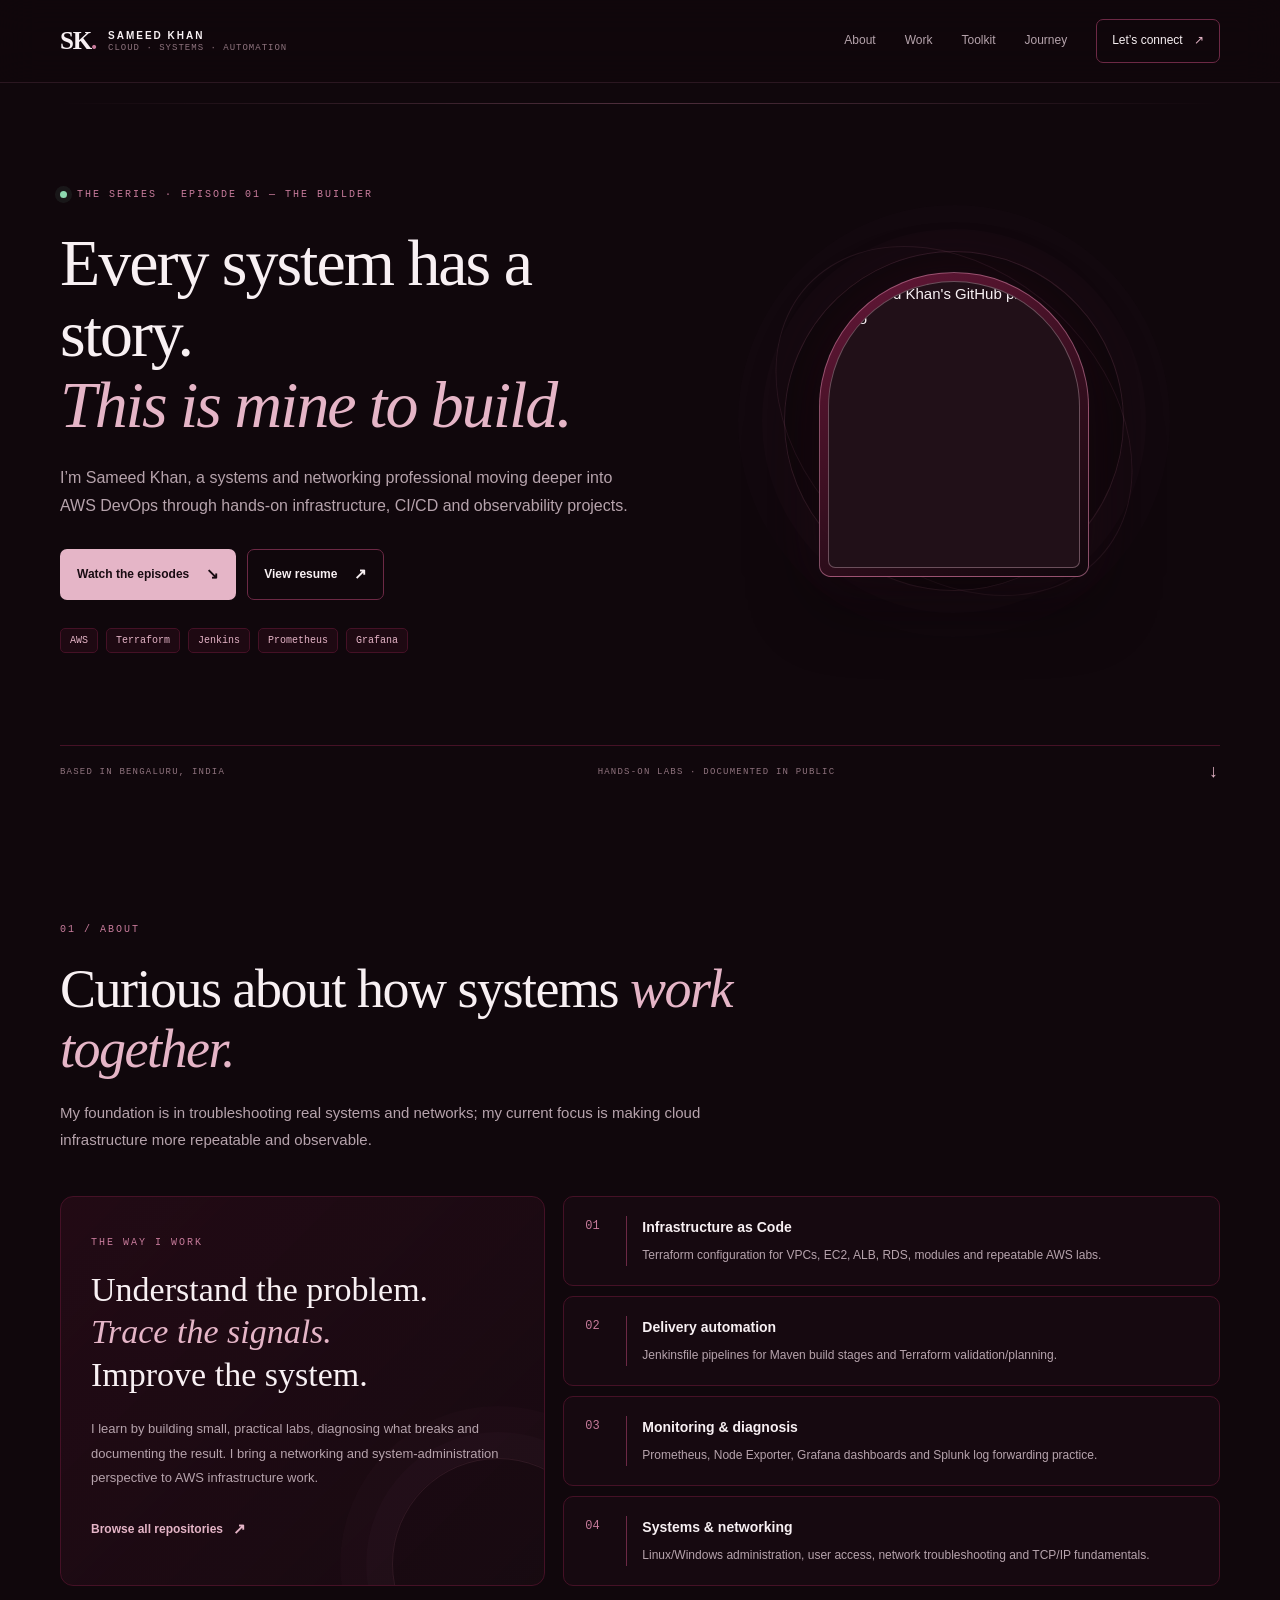
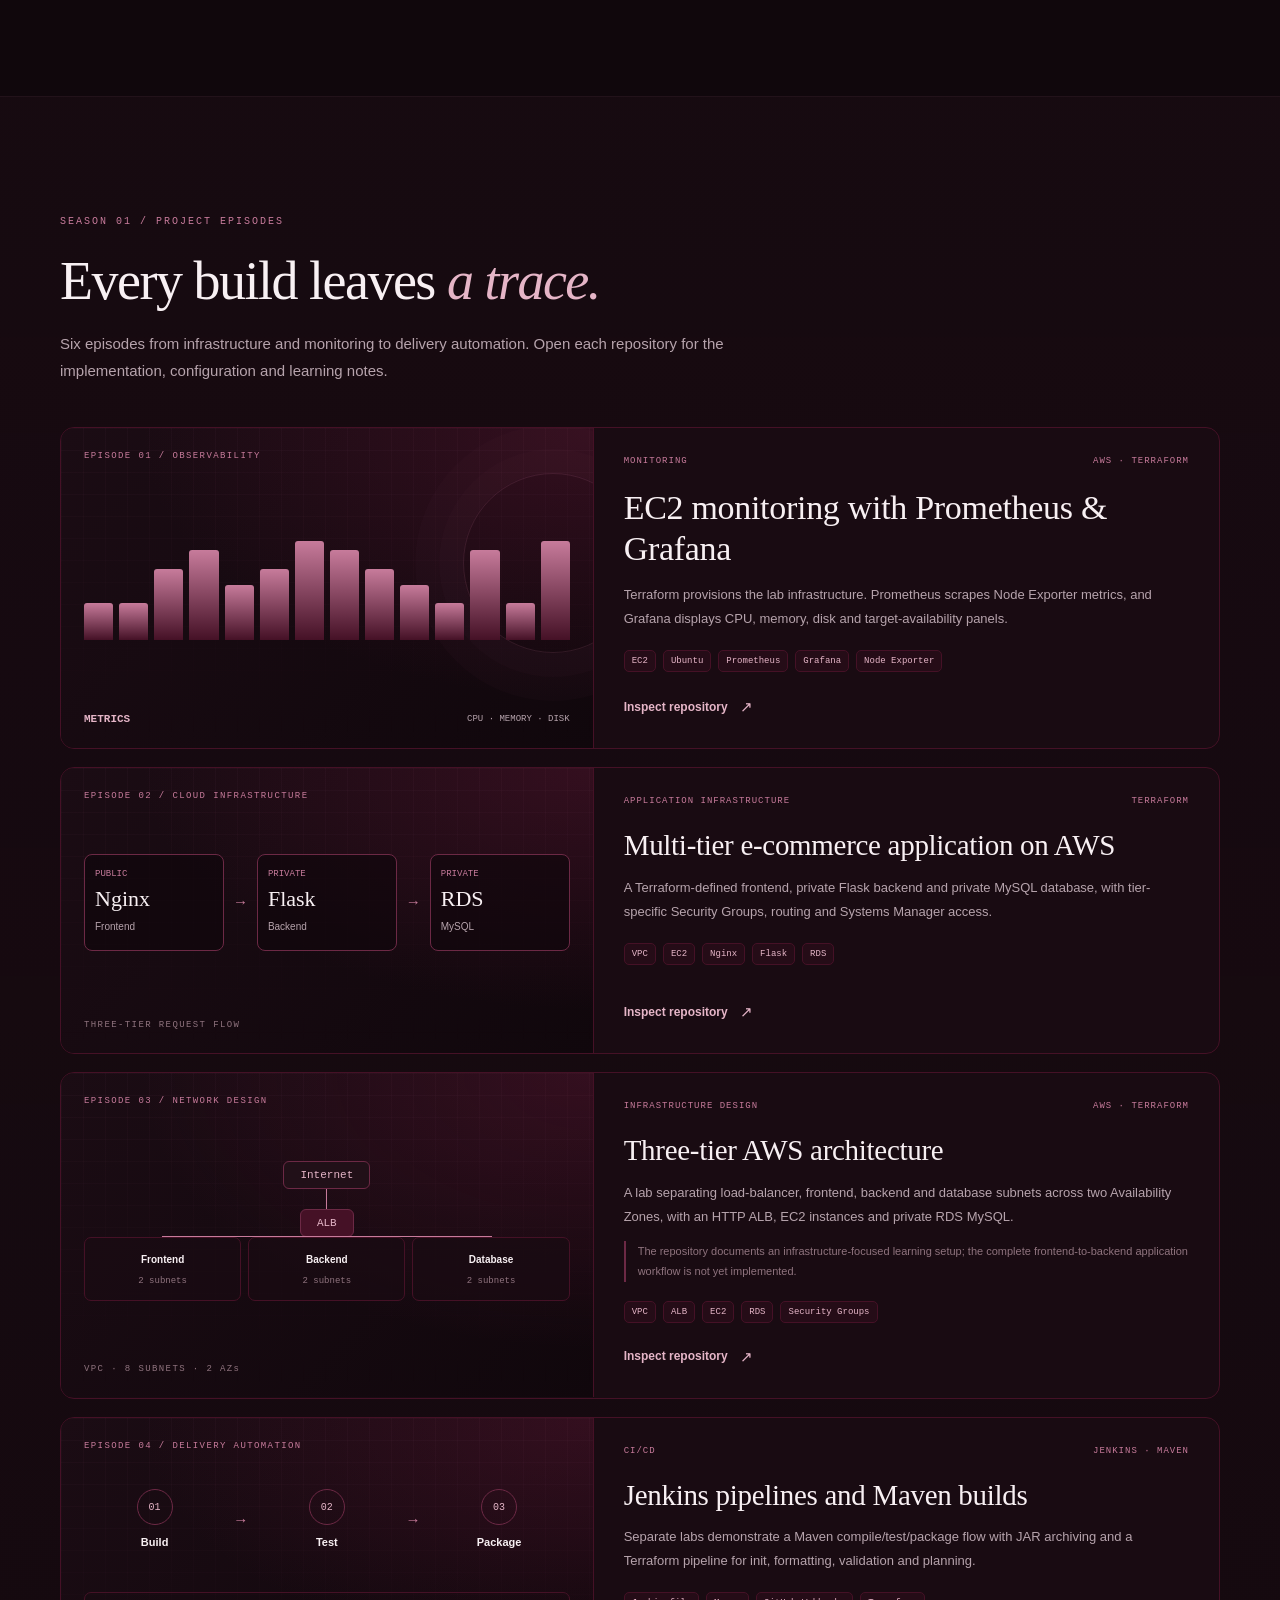
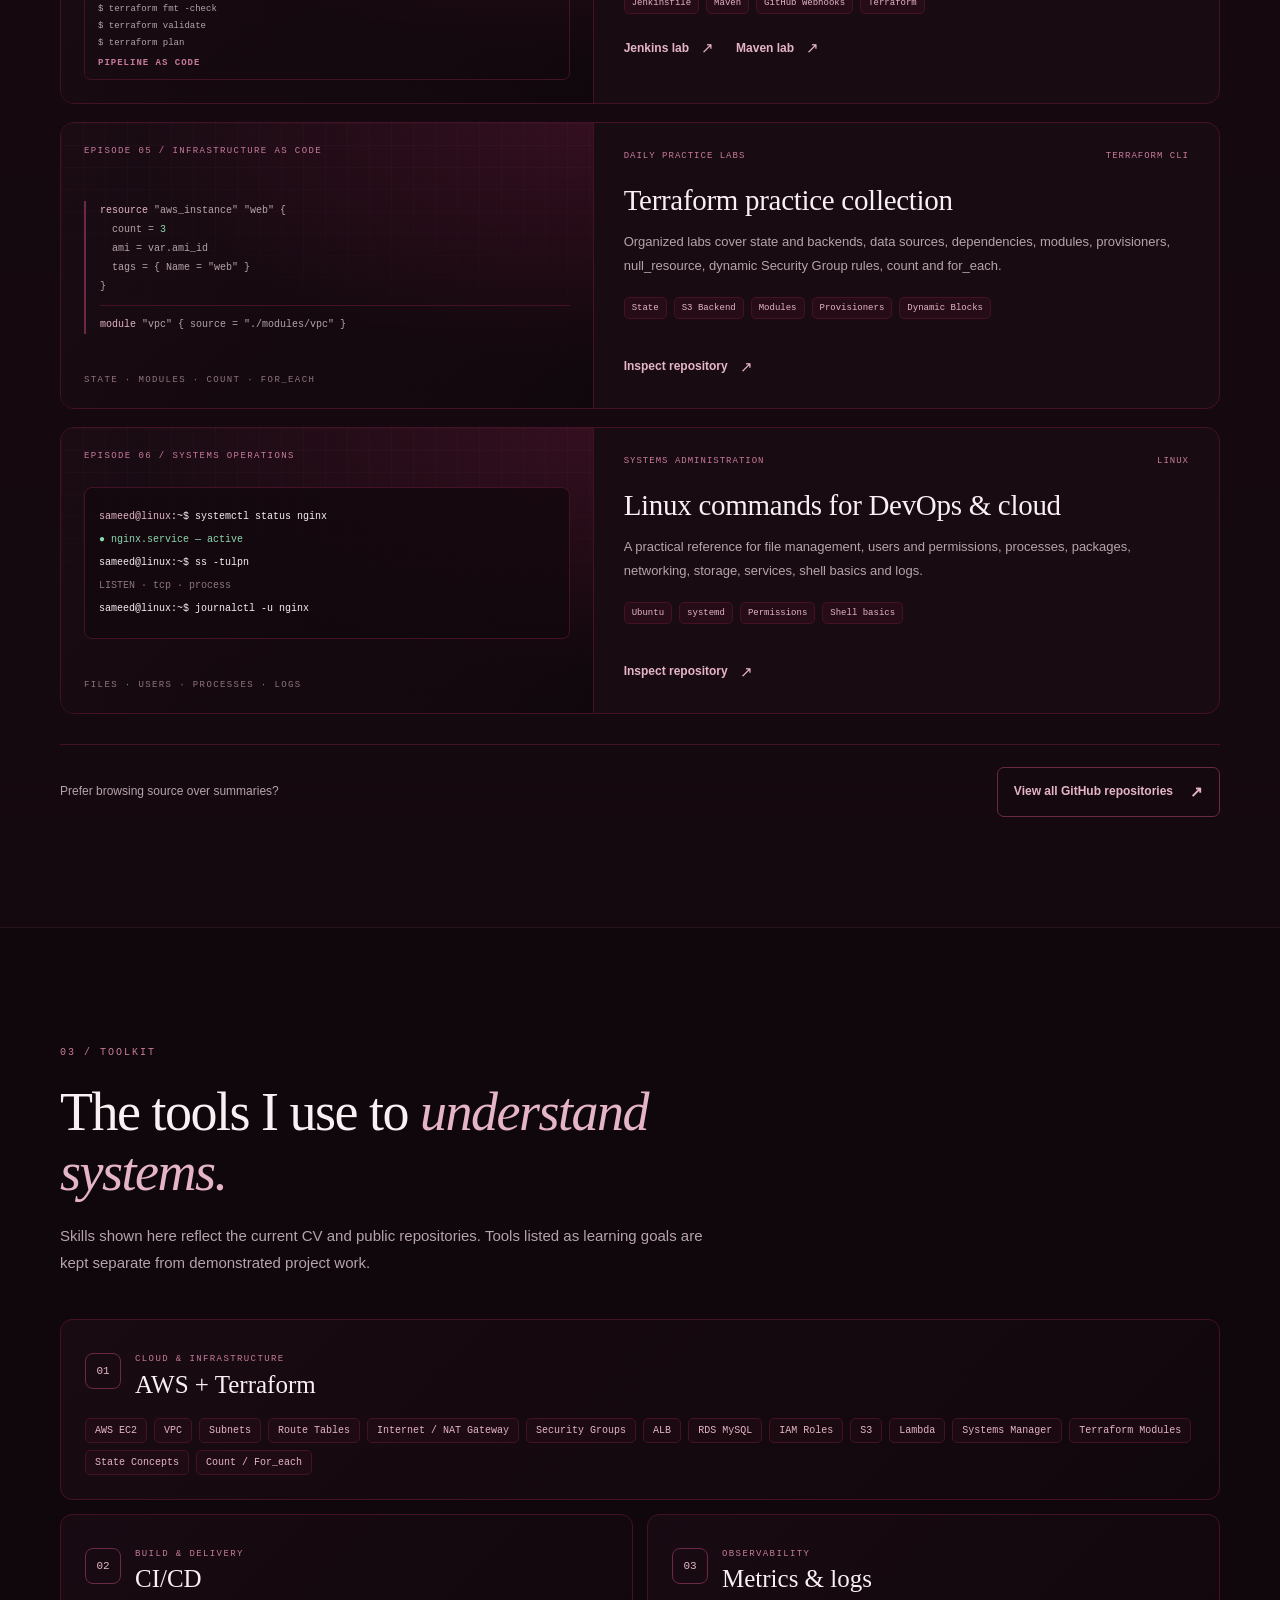
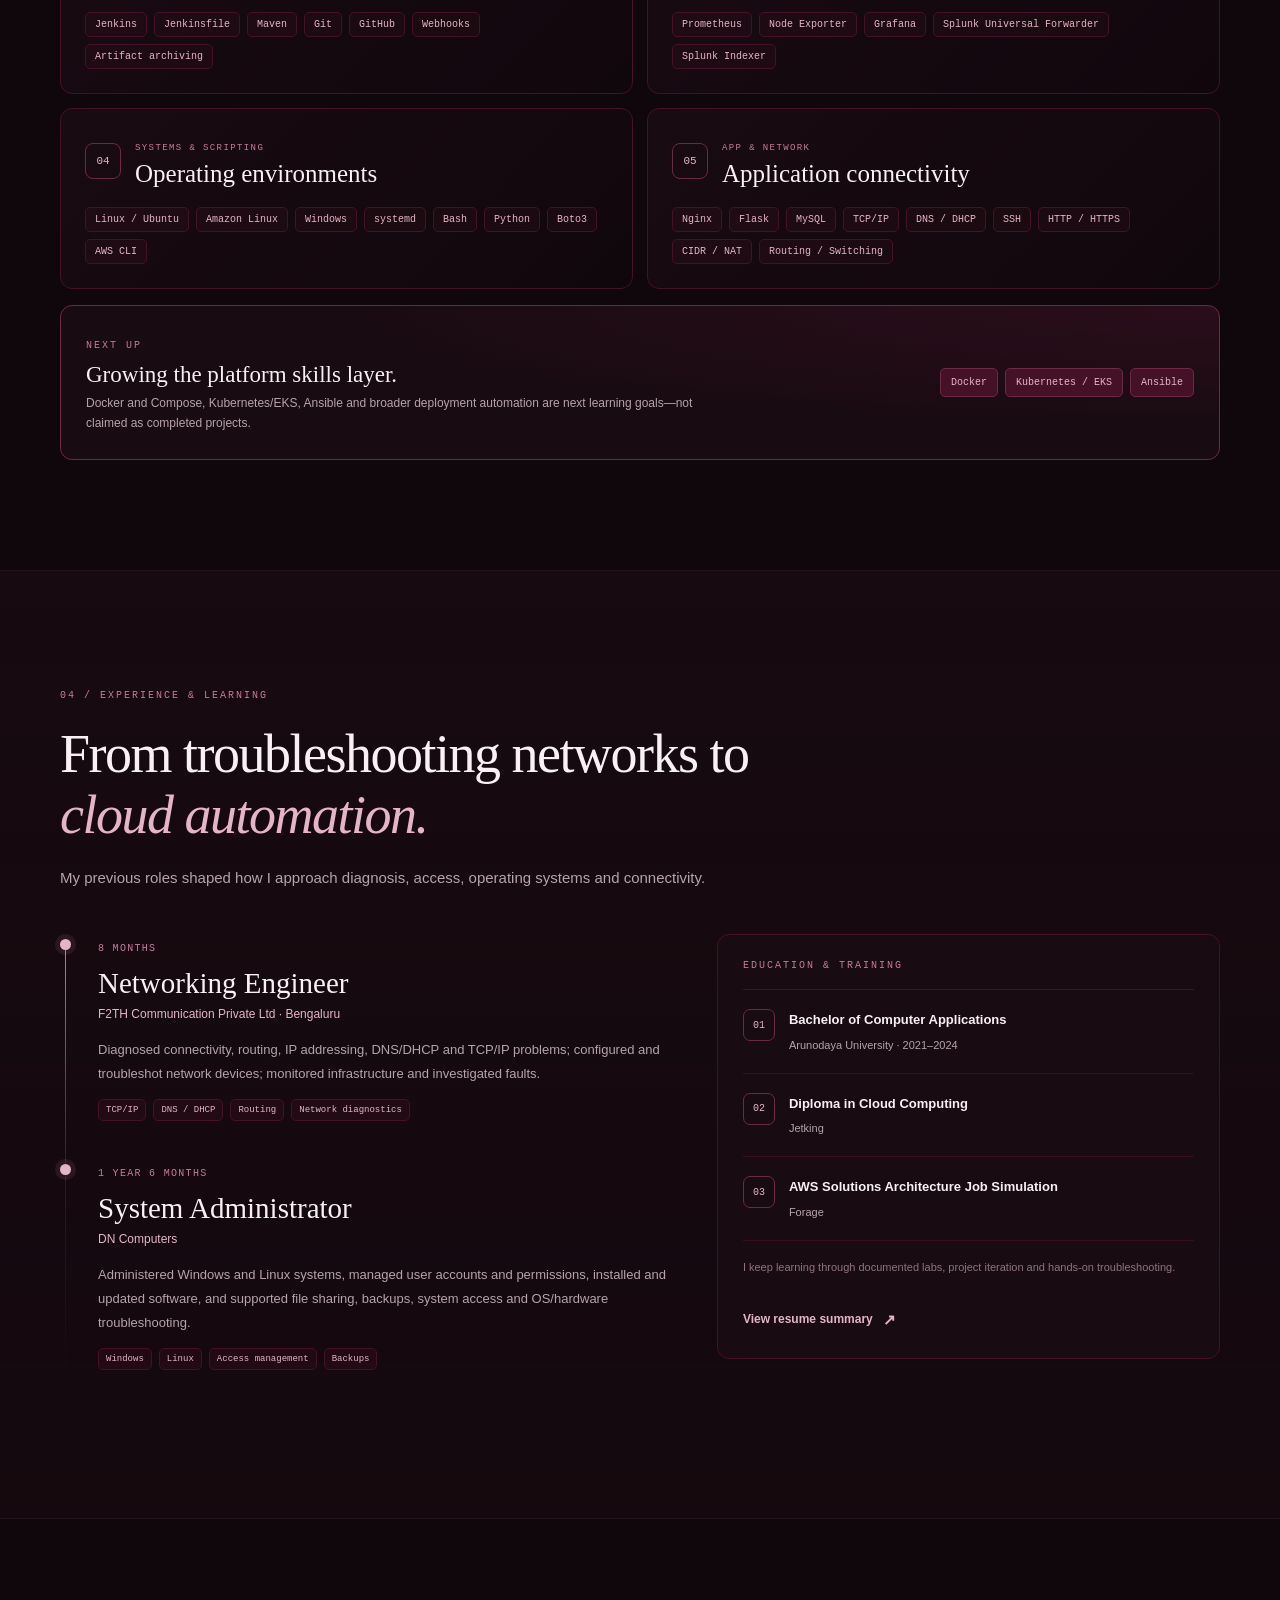
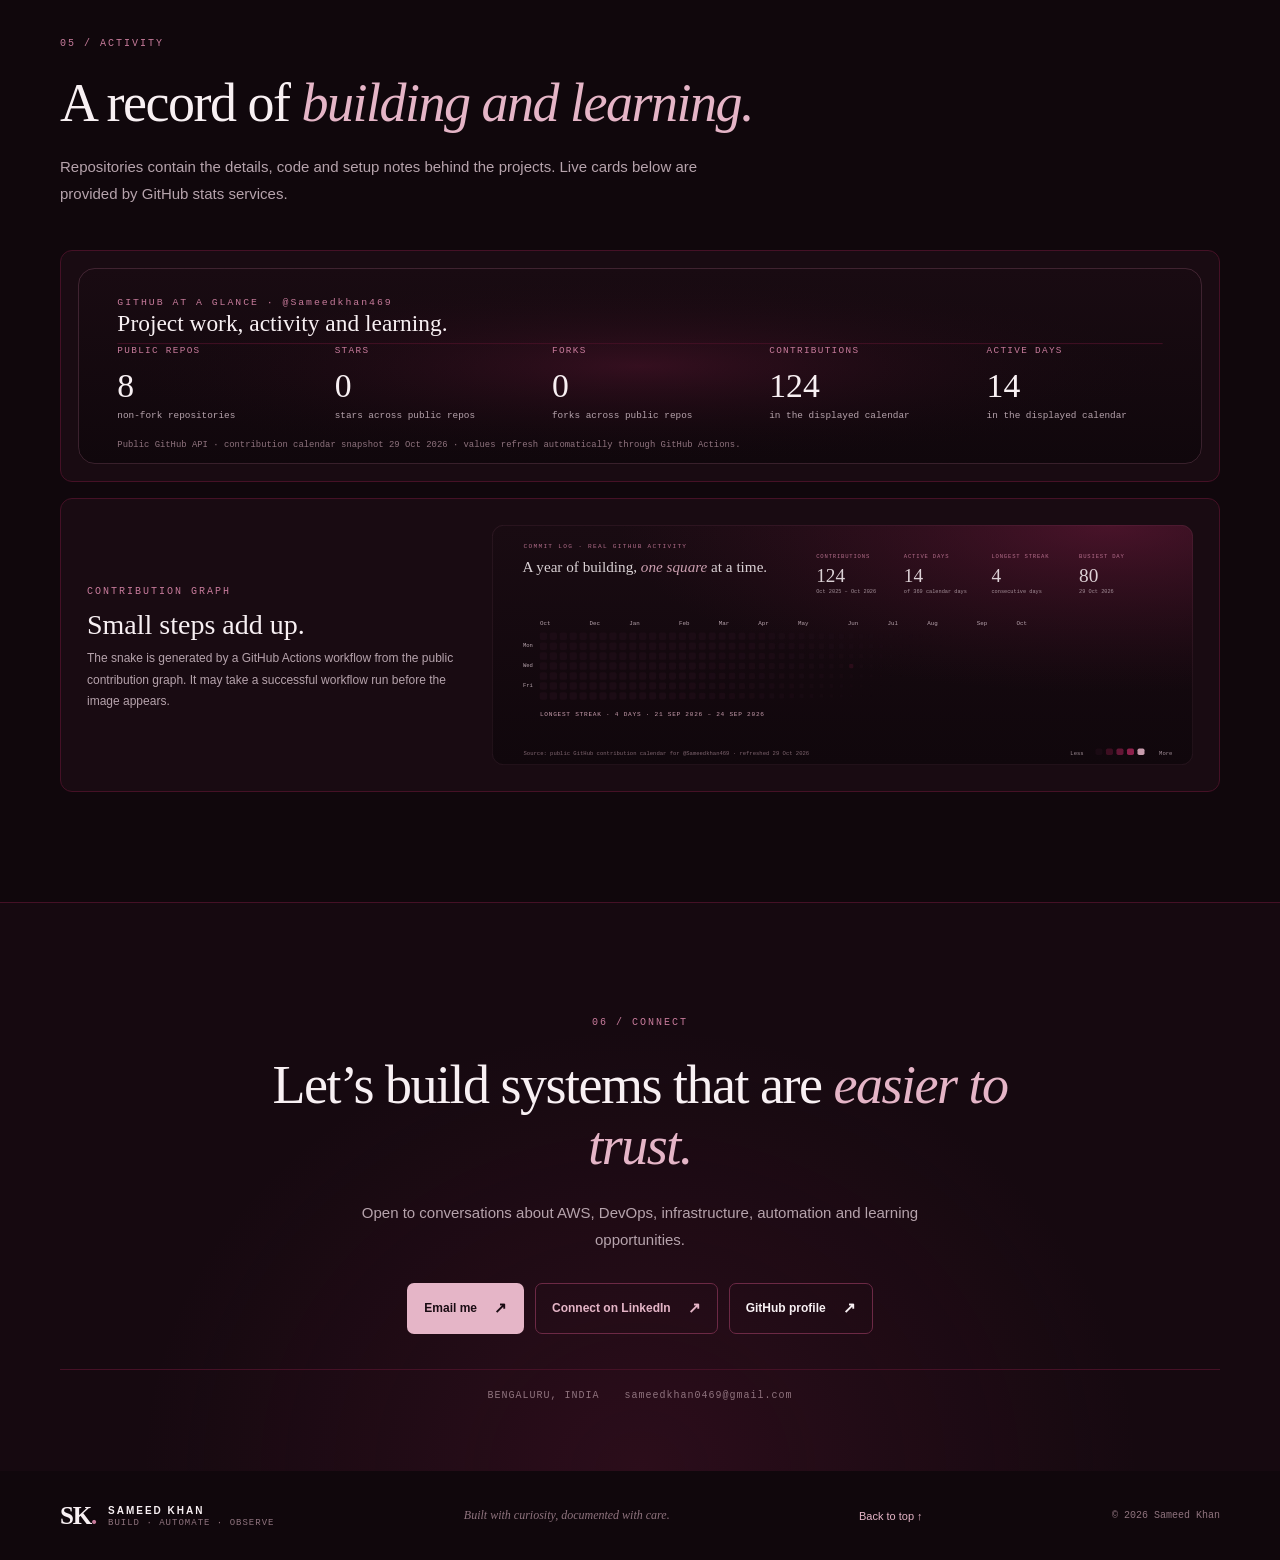
==== site/index.html @ e2e8fcc6 "Replace identity card with original hero caption" ====
<!doctype html>
<html lang="en">
<head>
  <meta charset="utf-8">
  <meta name="viewport" content="width=device-width, initial-scale=1">
  <meta name="theme-color" content="#190b12">
  <meta name="description" content="Sameed Khan — AWS DevOps, systems administration and networking. Hands-on work with Terraform, Jenkins, Prometheus, Grafana and AWS infrastructure.">
  <meta property="og:title" content="Sameed Khan | AWS DevOps & Cloud Infrastructure">
  <meta property="og:description" content="Infrastructure as Code, CI/CD, monitoring and systems troubleshooting.">
  <meta property="og:type" content="website">
  <link rel="icon" href="assets/img/favicon.svg" type="image/svg+xml">
  <link rel="stylesheet" href="assets/css/styles.css">
  <title>Sameed Khan — AWS DevOps &amp; Cloud Infrastructure</title>
</head>
<body>
  <div class="series-opening" aria-hidden="true">
    <div class="opening-grain"></div>
    <p class="opening-kicker">AN ORIGINAL CLOUD ENGINEERING JOURNEY</p>
    <p class="opening-title">SAMEED <span>KHAN</span></p>
    <div class="opening-rule"><i></i></div>
    <p class="opening-subtitle">BUILD · AUTOMATE · OBSERVE</p>
  </div>
  <a class="skip-link" href="#main">Skip to content</a>
  <header class="site-header">
    <div class="container nav-wrap">
      <a class="brand" href="#top" aria-label="Sameed Khan home">
        <span class="brand-mark">SK<span>.</span></span>
        <span class="brand-copy"><strong>SAMEED KHAN</strong><small>CLOUD · SYSTEMS · AUTOMATION</small></span>
      </a>
      <button class="menu-toggle" aria-expanded="false" aria-controls="primary-nav" aria-label="Open navigation"><span></span><span></span></button>
      <nav id="primary-nav" class="nav-links" aria-label="Primary navigation">
        <a href="#about">About</a><a href="#work">Work</a><a href="#stack">Toolkit</a><a href="#journey">Journey</a><a href="#contact" class="nav-contact">Let’s connect <span aria-hidden="true">↗</span></a>
      </nav>
    </div>
  </header>

  <main id="main">
    <section id="top" class="hero container">
      <div class="hero-copy reveal">
        <p class="eyebrow"><span class="pulse-dot"></span> THE SERIES · EPISODE 01 — THE BUILDER</p>
        <h1>Every system has a story.<br><em>This is mine to build.</em></h1>
        <p class="hero-lede">I’m Sameed Khan, a systems and networking professional moving deeper into AWS DevOps through hands-on infrastructure, CI/CD and observability projects.</p>
        <div class="hero-actions">
          <a class="button button-primary" href="#work">Watch the episodes <span aria-hidden="true">↘</span></a>
          <a class="button button-quiet" href="resume.html">View resume <span aria-hidden="true">↗</span></a>
        </div>
        <div class="hero-skills" aria-label="Current technical focus">
          <span>AWS</span><span>Terraform</span><span>Jenkins</span><span>Prometheus</span><span>Grafana</span>
        </div>
      </div>
      <div class="hero-art reveal" aria-label="Sameed Khan profile portrait with cloud monitoring motif">
        <div class="portrait-orbit portrait-orbit-one"></div>
        <div class="portrait-orbit portrait-orbit-two"></div>
        <div class="portrait-frame">
          <img class="profile-photo" src="https://avatars.githubusercontent.com/u/290256359?v=4" alt="Sameed Khan's GitHub profile photo" width="240" height="280" loading="eager" referrerpolicy="no-referrer">
        </div>
        <div class="hero-art-caption">BUILD <b>·</b> AUTOMATE <b>·</b> OBSERVE</div>
      </div>
      <div class="hero-bottomline"><span>BASED IN BENGALURU, INDIA</span><span>HANDS-ON LABS · DOCUMENTED IN PUBLIC</span><a href="#about" aria-label="Scroll to About">↓</a></div>
    </section>

    <section id="about" class="section container">
      <div class="section-heading reveal"><span class="section-index">01 / ABOUT</span><h2>Curious about how systems <em>work together.</em></h2><p>My foundation is in troubleshooting real systems and networks; my current focus is making cloud infrastructure more repeatable and observable.</p></div>
      <div class="about-grid">
        <article class="about-statement panel reveal"><p class="overline">THE WAY I WORK</p><h3>Understand the problem.<br><em>Trace the signals.</em><br>Improve the system.</h3><p>I learn by building small, practical labs, diagnosing what breaks and documenting the result. I bring a networking and system-administration perspective to AWS infrastructure work.</p><a class="text-link" href="https://github.com/Sameedkhan469?tab=repositories" target="_blank" rel="noreferrer">Browse all repositories <span>↗</span></a></article>
        <div class="about-facts">
          <article class="fact-card reveal"><span class="fact-number">01</span><div><h3>Infrastructure as Code</h3><p>Terraform configuration for VPCs, EC2, ALB, RDS, modules and repeatable AWS labs.</p></div></article>
          <article class="fact-card reveal"><span class="fact-number">02</span><div><h3>Delivery automation</h3><p>Jenkinsfile pipelines for Maven build stages and Terraform validation/planning.</p></div></article>
          <article class="fact-card reveal"><span class="fact-number">03</span><div><h3>Monitoring &amp; diagnosis</h3><p>Prometheus, Node Exporter, Grafana dashboards and Splunk log forwarding practice.</p></div></article>
          <article class="fact-card reveal"><span class="fact-number">04</span><div><h3>Systems &amp; networking</h3><p>Linux/Windows administration, user access, network troubleshooting and TCP/IP fundamentals.</p></div></article>
        </div>
      </div>
    </section>

    <section id="work" class="section section-alt">
      <div class="container">
        <div class="section-heading reveal"><span class="section-index">SEASON 01 / PROJECT EPISODES</span><h2>Every build leaves <em>a trace.</em></h2><p>Six episodes from infrastructure and monitoring to delivery automation. Open each repository for the implementation, configuration and learning notes.</p></div>
        <div class="project-list">
          <article class="project-card project-feature reveal">
            <div class="project-visual visual-monitor"><span class="visual-kicker">EPISODE 01 / OBSERVABILITY</span><div class="visual-bars"><i></i><i></i><i></i><i></i><i></i><i></i><i></i><i></i><i></i><i></i><i></i><i></i><i></i><i></i></div><div class="visual-metric"><strong>METRICS</strong><span>CPU · MEMORY · DISK</span></div><div class="visual-ring"></div></div>
            <div class="project-content"><div class="project-topline"><span>MONITORING</span><span>AWS · TERRAFORM</span></div><h3>EC2 monitoring with Prometheus &amp; Grafana</h3><p>Terraform provisions the lab infrastructure. Prometheus scrapes Node Exporter metrics, and Grafana displays CPU, memory, disk and target-availability panels.</p><div class="tag-list"><span>EC2</span><span>Ubuntu</span><span>Prometheus</span><span>Grafana</span><span>Node Exporter</span></div><a class="project-link" href="https://github.com/Sameedkhan469/Grafana-Prometheus" target="_blank" rel="noreferrer">Inspect repository <b>↗</b></a></div>
          </article>
          <article class="project-card reveal">
            <div class="project-visual visual-ecommerce"><span class="visual-kicker">EPISODE 02 / CLOUD INFRASTRUCTURE</span><div class="tier-flow"><div><small>PUBLIC</small><strong>Nginx</strong><span>Frontend</span></div><i>→</i><div><small>PRIVATE</small><strong>Flask</strong><span>Backend</span></div><i>→</i><div><small>PRIVATE</small><strong>RDS</strong><span>MySQL</span></div></div><div class="visual-foot">THREE-TIER REQUEST FLOW</div></div>
            <div class="project-content"><div class="project-topline"><span>APPLICATION INFRASTRUCTURE</span><span>TERRAFORM</span></div><h3>Multi-tier e-commerce application on AWS</h3><p>A Terraform-defined frontend, private Flask backend and private MySQL database, with tier-specific Security Groups, routing and Systems Manager access.</p><div class="tag-list"><span>VPC</span><span>EC2</span><span>Nginx</span><span>Flask</span><span>RDS</span></div><a class="project-link" href="https://github.com/Sameedkhan469/sameed-ecommerce-aws-terraform" target="_blank" rel="noreferrer">Inspect repository <b>↗</b></a></div>
          </article>
          <article class="project-card reveal">
            <div class="project-visual visual-three"><span class="visual-kicker">EPISODE 03 / NETWORK DESIGN</span><div class="network-map"><div class="net-node">Internet</div><div class="net-line"></div><div class="net-node net-accent">ALB</div><div class="net-branches"><div><b>Frontend</b><small>2 subnets</small></div><div><b>Backend</b><small>2 subnets</small></div><div><b>Database</b><small>2 subnets</small></div></div></div><div class="visual-foot">VPC · 8 SUBNETS · 2 AZs</div></div>
            <div class="project-content"><div class="project-topline"><span>INFRASTRUCTURE DESIGN</span><span>AWS · TERRAFORM</span></div><h3>Three-tier AWS architecture</h3><p>A lab separating load-balancer, frontend, backend and database subnets across two Availability Zones, with an HTTP ALB, EC2 instances and private RDS MySQL.</p><p class="project-caveat">The repository documents an infrastructure-focused learning setup; the complete frontend-to-backend application workflow is not yet implemented.</p><div class="tag-list"><span>VPC</span><span>ALB</span><span>EC2</span><span>RDS</span><span>Security Groups</span></div><a class="project-link" href="https://github.com/Sameedkhan469/Terraform-Three-Tier-Project" target="_blank" rel="noreferrer">Inspect repository <b>↗</b></a></div>
          </article>
          <article class="project-card reveal">
            <div class="project-visual visual-pipeline"><span class="visual-kicker">EPISODE 04 / DELIVERY AUTOMATION</span><div class="pipeline-steps"><div><i>01</i><b>Build</b></div><span>→</span><div><i>02</i><b>Test</b></div><span>→</span><div><i>03</i><b>Package</b></div></div><div class="pipeline-terminal"><span>$ terraform fmt -check</span><span>$ terraform validate</span><span>$ terraform plan</span><b>PIPELINE AS CODE</b></div></div>
            <div class="project-content"><div class="project-topline"><span>CI/CD</span><span>JENKINS · MAVEN</span></div><h3>Jenkins pipelines and Maven builds</h3><p>Separate labs demonstrate a Maven compile/test/package flow with JAR archiving and a Terraform pipeline for init, formatting, validation and planning.</p><div class="tag-list"><span>Jenkinsfile</span><span>Maven</span><span>GitHub Webhooks</span><span>Terraform</span></div><div class="project-links-inline"><a class="project-link" href="https://github.com/Sameedkhan469/jenkins-cicd-practice" target="_blank" rel="noreferrer">Jenkins lab <b>↗</b></a><a class="project-link" href="https://github.com/Sameedkhan469/sameed-maven-project" target="_blank" rel="noreferrer">Maven lab <b>↗</b></a></div></div>
          </article>
          <article class="project-card reveal">
            <div class="project-visual visual-terraform"><span class="visual-kicker">EPISODE 05 / INFRASTRUCTURE AS CODE</span><div class="code-lines"><p><b>resource</b> "aws_instance" "web" {</p><p>&nbsp;&nbsp;count = <em>3</em></p><p>&nbsp;&nbsp;ami = var.ami_id</p><p>&nbsp;&nbsp;tags = { Name = "web" }</p><p>}</p><hr><p><b>module</b> "vpc" { source = "./modules/vpc" }</p></div><div class="visual-foot">STATE · MODULES · COUNT · FOR_EACH</div></div>
            <div class="project-content"><div class="project-topline"><span>DAILY PRACTICE LABS</span><span>TERRAFORM CLI</span></div><h3>Terraform practice collection</h3><p>Organized labs cover state and backends, data sources, dependencies, modules, provisioners, null_resource, dynamic Security Group rules, count and for_each.</p><div class="tag-list"><span>State</span><span>S3 Backend</span><span>Modules</span><span>Provisioners</span><span>Dynamic Blocks</span></div><a class="project-link" href="https://github.com/Sameedkhan469/terraform-practice" target="_blank" rel="noreferrer">Inspect repository <b>↗</b></a></div>
          </article>
          <article class="project-card reveal">
            <div class="project-visual visual-linux"><span class="visual-kicker">EPISODE 06 / SYSTEMS OPERATIONS</span><div class="linux-terminal"><p><b>sameed@linux</b>:~$ systemctl status nginx</p><p class="ok">● nginx.service — active</p><p>sameed@linux:~$ ss -tulpn</p><p class="muted">LISTEN · tcp · process</p><p>sameed@linux:~$ journalctl -u nginx</p></div><div class="visual-foot">FILES · USERS · PROCESSES · LOGS</div></div>
            <div class="project-content"><div class="project-topline"><span>SYSTEMS ADMINISTRATION</span><span>LINUX</span></div><h3>Linux commands for DevOps &amp; cloud</h3><p>A practical reference for file management, users and permissions, processes, packages, networking, storage, services, shell basics and logs.</p><div class="tag-list"><span>Ubuntu</span><span>systemd</span><span>Permissions</span><span>Shell basics</span></div><a class="project-link" href="https://github.com/Sameedkhan469/Linux-commands" target="_blank" rel="noreferrer">Inspect repository <b>↗</b></a></div>
          </article>
        </div>
        <div class="projects-footer reveal"><p>Prefer browsing source over summaries?</p><a class="button button-outline" href="https://github.com/Sameedkhan469?tab=repositories" target="_blank" rel="noreferrer">View all GitHub repositories <span>↗</span></a></div>
      </div>
    </section>

    <section id="stack" class="section container">
      <div class="section-heading reveal"><span class="section-index">03 / TOOLKIT</span><h2>The tools I use to <em>understand systems.</em></h2><p>Skills shown here reflect the current CV and public repositories. Tools listed as learning goals are kept separate from demonstrated project work.</p></div>
      <div class="toolkit-grid">
        <article class="toolkit-card toolkit-wide reveal"><div class="toolkit-heading"><span class="tool-number">01</span><div><span class="overline">CLOUD &amp; INFRASTRUCTURE</span><h3>AWS + Terraform</h3></div></div><div class="tool-pills"><span>AWS EC2</span><span>VPC</span><span>Subnets</span><span>Route Tables</span><span>Internet / NAT Gateway</span><span>Security Groups</span><span>ALB</span><span>RDS MySQL</span><span>IAM Roles</span><span>S3</span><span>Lambda</span><span>Systems Manager</span><span>Terraform Modules</span><span>State Concepts</span><span>Count / For_each</span></div></article>
        <article class="toolkit-card reveal"><div class="toolkit-heading"><span class="tool-number">02</span><div><span class="overline">BUILD &amp; DELIVERY</span><h3>CI/CD</h3></div></div><div class="tool-pills"><span>Jenkins</span><span>Jenkinsfile</span><span>Maven</span><span>Git</span><span>GitHub</span><span>Webhooks</span><span>Artifact archiving</span></div></article>
        <article class="toolkit-card reveal"><div class="toolkit-heading"><span class="tool-number">03</span><div><span class="overline">OBSERVABILITY</span><h3>Metrics &amp; logs</h3></div></div><div class="tool-pills"><span>Prometheus</span><span>Node Exporter</span><span>Grafana</span><span>Splunk Universal Forwarder</span><span>Splunk Indexer</span></div></article>
        <article class="toolkit-card reveal"><div class="toolkit-heading"><span class="tool-number">04</span><div><span class="overline">SYSTEMS &amp; SCRIPTING</span><h3>Operating environments</h3></div></div><div class="tool-pills"><span>Linux / Ubuntu</span><span>Amazon Linux</span><span>Windows</span><span>systemd</span><span>Bash</span><span>Python</span><span>Boto3</span><span>AWS CLI</span></div></article>
        <article class="toolkit-card reveal"><div class="toolkit-heading"><span class="tool-number">05</span><div><span class="overline">APP &amp; NETWORK</span><h3>Application connectivity</h3></div></div><div class="tool-pills"><span>Nginx</span><span>Flask</span><span>MySQL</span><span>TCP/IP</span><span>DNS / DHCP</span><span>SSH</span><span>HTTP / HTTPS</span><span>CIDR / NAT</span><span>Routing / Switching</span></div></article>
      </div>
      <div class="learning-strip reveal"><div><span class="overline">NEXT UP</span><h3>Growing the platform skills layer.</h3><p>Docker and Compose, Kubernetes/EKS, Ansible and broader deployment automation are next learning goals—not claimed as completed projects.</p></div><div class="learning-tags"><span>Docker</span><span>Kubernetes / EKS</span><span>Ansible</span></div></div>
    </section>

    <section id="journey" class="section section-alt">
      <div class="container">
        <div class="section-heading reveal"><span class="section-index">04 / EXPERIENCE &amp; LEARNING</span><h2>From troubleshooting networks to <em>cloud automation.</em></h2><p>My previous roles shaped how I approach diagnosis, access, operating systems and connectivity.</p></div>
        <div class="journey-grid">
          <div class="timeline">
            <article class="timeline-item reveal"><span class="timeline-dot"></span><span class="timeline-period">8 MONTHS</span><h3>Networking Engineer</h3><p class="timeline-org">F2TH Communication Private Ltd · Bengaluru</p><p>Diagnosed connectivity, routing, IP addressing, DNS/DHCP and TCP/IP problems; configured and troubleshot network devices; monitored infrastructure and investigated faults.</p><div class="tag-list"><span>TCP/IP</span><span>DNS / DHCP</span><span>Routing</span><span>Network diagnostics</span></div></article>
            <article class="timeline-item reveal"><span class="timeline-dot"></span><span class="timeline-period">1 YEAR 6 MONTHS</span><h3>System Administrator</h3><p class="timeline-org">DN Computers</p><p>Administered Windows and Linux systems, managed user accounts and permissions, installed and updated software, and supported file sharing, backups, system access and OS/hardware troubleshooting.</p><div class="tag-list"><span>Windows</span><span>Linux</span><span>Access management</span><span>Backups</span></div></article>
          </div>
          <aside class="education-panel reveal"><span class="overline">EDUCATION &amp; TRAINING</span><div class="education-item"><span class="edu-icon">01</span><div><h3>Bachelor of Computer Applications</h3><p>Arunodaya University · 2021–2024</p></div></div><div class="education-item"><span class="edu-icon">02</span><div><h3>Diploma in Cloud Computing</h3><p>Jetking</p></div></div><div class="education-item"><span class="edu-icon">03</span><div><h3>AWS Solutions Architecture Job Simulation</h3><p>Forage</p></div></div><div class="education-note">I keep learning through documented labs, project iteration and hands-on troubleshooting.</div><a class="text-link" href="resume.html">View resume summary <span>↗</span></a></aside>
        </div>
      </div>
    </section>

    <section id="activity" class="section container">
      <div class="section-heading reveal"><span class="section-index">05 / ACTIVITY</span><h2>A record of <em>building and learning.</em></h2><p>Repositories contain the details, code and setup notes behind the projects. Live cards below are provided by GitHub stats services.</p></div>
      <div class="stats-grid stats-grid-local reveal">
        <div class="stats-card"><img src="assets/img/github-stats.svg" alt="Locally generated GitHub activity and repository statistics for Sameed Khan" loading="lazy"></div>
      </div>
      <div class="contribution-panel reveal"><div><span class="overline">CONTRIBUTION GRAPH</span><h3>Small steps add up.</h3><p>The snake is generated by a GitHub Actions workflow from the public contribution graph. It may take a successful workflow run before the image appears.</p></div><img src="assets/img/contribution-heatmap.svg" alt="Animated GitHub contribution heatmap for Sameed Khan" loading="lazy"></div>
    </section>

    <section id="contact" class="contact-section">
      <div class="container contact-inner reveal"><span class="section-index">06 / CONNECT</span><h2>Let’s build systems that are <em>easier to trust.</em></h2><p>Open to conversations about AWS, DevOps, infrastructure, automation and learning opportunities.</p><div class="contact-actions"><a class="button button-primary" href="mailto:sameedkhan0469@gmail.com">Email me <span>↗</span></a><a class="button button-outline" href="https://www.linkedin.com/in/sameed-khan-a6824538a/" target="_blank" rel="noreferrer">Connect on LinkedIn <span>↗</span></a><a class="button button-quiet" href="https://github.com/Sameedkhan469" target="_blank" rel="noreferrer">GitHub profile <span>↗</span></a></div><div class="contact-details"><span>BENGALURU, INDIA</span><span>sameedkhan0469@gmail.com</span></div></div>
    </section>
  </main>
  <footer class="site-footer"><div class="container footer-inner"><a class="brand footer-brand" href="#top"><span class="brand-mark">SK<span>.</span></span><span class="brand-copy"><strong>SAMEED KHAN</strong><small>BUILD · AUTOMATE · OBSERVE</small></span></a><p>Built with curiosity, documented with care.</p><a href="#top" class="back-top">Back to top ↑</a><small class="copyright">© <span id="year">2026</span> Sameed Khan</small></div></footer>
  <script src="assets/js/main.js" defer></script>
</body>
</html>
---- site/assets/css/styles.css ----
:root{color-scheme:dark;--bg:#10070c;--surface:#190b12;--surface2:#211018;--surface3:#2c1420;--ink:#f8f0f3;--muted:#b6a3ac;--subtle:#8f737e;--rose:#c77b9b;--pink:#e5b5c7;--line:#451126;--line2:#6c2945;--serif:Georgia,"Iowan Old Style","Palatino Linotype","Times New Roman",serif;--sans:Inter,-apple-system,BlinkMacSystemFont,"Segoe UI",Arial,sans-serif;--mono:ui-monospace,SFMono-Regular,Consolas,"Liberation Mono",monospace}*{box-sizing:border-box}html{scroll-behavior:smooth;scroll-padding-top:100px}body{margin:0;background:var(--bg);color:var(--ink);font-family:var(--sans);line-height:1.65;font-size:15px;background-image:radial-gradient(ellipse at 75% 0%,rgba(112,26,61,.16),transparent 32rem)}a{color:inherit;text-decoration:none}img{max-width:100%;display:block}button{font:inherit}.container{width:min(1160px,calc(100% - 48px));margin-inline:auto}.skip-link{position:absolute;left:-9999px;top:1rem;background:var(--ink);color:var(--bg);padding:.7rem 1rem;z-index:99}.skip-link:focus{left:1rem}.site-header{position:sticky;top:0;z-index:20;background:rgba(16,7,12,.88);backdrop-filter:blur(18px);border-bottom:1px solid rgba(199,123,155,.15)}.nav-wrap{display:flex;align-items:center;justify-content:space-between;min-height:82px;gap:32px}.brand{display:flex;align-items:center;gap:12px;flex-shrink:0}.brand-mark{font:700 25px var(--serif);letter-spacing:-1.2px;color:var(--ink)}.brand-mark span{color:var(--rose)}.brand-copy{display:grid;line-height:1.4}.brand-copy strong{font-size:10px;letter-spacing:2px}.brand-copy small{color:var(--subtle);font:9px var(--mono);letter-spacing:1px}.nav-links{display:flex;align-items:center;gap:29px;color:var(--muted);font-size:12px}.nav-links a{transition:color .2s ease}.nav-links a:hover,.nav-links a:focus-visible{color:var(--pink)}.nav-links .nav-contact{color:var(--ink);border:1px solid var(--line2);padding:11px 15px;border-radius:7px}.nav-contact span{color:var(--pink);margin-left:8px}.menu-toggle{display:none;background:none;border:1px solid var(--line2);color:var(--ink);border-radius:7px;padding:10px}.menu-toggle span{width:19px;height:1px;background:var(--pink);display:block;margin:5px}.hero{min-height:690px;padding-top:96px;padding-bottom:23px;display:grid;grid-template-columns:1.05fr .95fr;gap:42px;align-items:center;position:relative}.hero-copy{padding-bottom:28px}.eyebrow,.overline,.section-index{font:10px var(--mono);letter-spacing:2px;color:var(--rose)}.eyebrow{display:flex;align-items:center;gap:10px}.pulse-dot{height:7px;width:7px;border-radius:50%;background:#8dd8b0;box-shadow:0 0 0 5px rgba(141,216,176,.08);animation:softpulse 2.5s ease infinite}.hero h1{font:clamp(42px,5.15vw,68px)/1.08 var(--serif);font-weight:400;letter-spacing:-2px;margin:27px 0 23px}.hero h1 em,.section-heading h2 em,.about-statement h3 em,.contact-inner h2 em{font-weight:400;color:var(--pink)}.hero-lede{font-size:16px;line-height:1.8;color:var(--muted);max-width:570px}.hero-actions,.contact-actions{display:flex;flex-wrap:wrap;gap:11px;margin-top:28px}.button{display:inline-flex;align-items:center;justify-content:center;gap:17px;padding:12px 16px;border-radius:7px;font-size:12px;font-weight:650;border:1px solid transparent;transition:transform .2s ease,border-color .2s ease,background .2s ease}.button:hover{transform:translateY(-2px)}.button-primary{background:var(--pink);color:#190b12}.button-primary:hover{background:#f6cada}.button-quiet{color:var(--ink);border-color:var(--line2)}.button-quiet:hover,.button-outline:hover{border-color:var(--pink)}.button-outline{border-color:var(--line2);color:var(--pink);background:transparent}.button span{font-size:15px}.hero-skills{display:flex;gap:8px;flex-wrap:wrap;margin-top:28px}.hero-skills span,.tag-list span,.tool-pills span{border:1px solid var(--line);background:rgba(69,17,38,.28);color:var(--pink);border-radius:5px;font:10px var(--mono);padding:6px 9px}.hero-art{position:relative;min-height:430px;display:grid;place-items:center}.terminal-window{z-index:1;position:relative;width:min(100%,410px);border:1px solid #6c2945;background:rgba(16,7,12,.96);border-radius:13px;box-shadow:0 35px 90px rgba(0,0,0,.4),0 0 60px rgba(112,26,61,.13);overflow:hidden;transform:rotate(-1.5deg)}.terminal-top{display:flex;align-items:center;gap:12px;padding:15px 17px;border-bottom:1px solid var(--line);font:10px var(--mono);color:var(--subtle)}.terminal-top>b{margin-left:auto;color:#80d4a7;font-size:10px}.window-dots{display:flex;gap:5px}.window-dots i{height:6px;width:6px;border-radius:50%;background:#d86d85}.window-dots i:nth-child(2){background:#edbd76}.window-dots i:nth-child(3){background:#7dbb91}.terminal-body{padding:27px 24px 23px;font:12px var(--mono)}.terminal-body p{margin:0 0 13px}.prompt{color:var(--pink)}.terminal-muted{color:#8f737e;padding-left:16px}.terminal-spacer{margin-top:25px!important}.mini-chart{display:flex;align-items:flex-end;height:75px;gap:7px;border-bottom:1px solid #451126;padding:8px 0;margin-top:21px}.mini-chart span{flex:1;border-radius:3px 3px 0 0;background:linear-gradient(to top,#701a3d,#c77b9b);height:var(--h,45%);opacity:.85;animation:bar-in .7s ease both}.mini-chart span:nth-child(1){height:35%}.mini-chart span:nth-child(2){height:49%}.mini-chart span:nth-child(3){height:39%}.mini-chart span:nth-child(4){height:63%}.mini-chart span:nth-child(5){height:54%}.mini-chart span:nth-child(6){height:70%}.mini-chart span:nth-child(7){height:61%}.mini-chart span:nth-child(8){height:78%}.mini-chart span:nth-child(9){height:56%}.mini-chart span:nth-child(10){height:66%}.mini-chart span:nth-child(11){height:83%}.mini-chart span:nth-child(12){height:72%}.mini-chart span:nth-child(13){height:87%}.mini-chart span:nth-child(14){height:66%}.mini-chart span:nth-child(15){height:77%}.mini-chart span:nth-child(16){height:92%}.mini-chart span:nth-child(17){height:80%}.mini-chart span:nth-child(18){height:94%}.mini-chart span:nth-child(19){height:75%}.mini-chart span:nth-child(20){height:90%}.terminal-status{display:flex;justify-content:space-between;color:var(--subtle);font-size:9px;margin-top:14px}.terminal-status i{display:inline-block;width:6px;height:6px;border-radius:50%;background:#80d4a7;margin-right:6px}.float-tag{position:absolute;z-index:2;display:flex;align-items:center;gap:10px;border:1px solid var(--line2);background:#211018;padding:10px 13px;border-radius:8px;box-shadow:0 10px 34px rgba(0,0,0,.3);font-size:11px;color:var(--muted)}.float-tag span{color:var(--pink);font-size:16px}.tag-aws{top:48px;right:-3px}.tag-iac{bottom:67px;left:-4px}.art-orbit{position:absolute;border:1px solid rgba(199,123,155,.16);border-radius:50%;transform:rotate(-22deg)}.orbit-one{width:430px;height:260px}.orbit-two{width:500px;height:330px;transform:rotate(55deg);border-color:rgba(199,123,155,.08)}.hero-art-caption{position:absolute;bottom:7px;right:4px;font:9px var(--mono);letter-spacing:2px;color:var(--subtle)}.hero-art-caption b{color:var(--rose);padding:0 4px}.hero-bottomline{grid-column:1/-1;border-top:1px solid var(--line);padding-top:16px;margin-top:22px;display:flex;justify-content:space-between;align-items:center;font:9px var(--mono);color:var(--subtle);letter-spacing:1.2px}.hero-bottomline a{font-size:18px;color:var(--pink)}.section{padding-top:110px;padding-bottom:110px}.section-alt{background:linear-gradient(180deg,rgba(25,11,18,.75),rgba(25,11,18,.45));border-top:1px solid rgba(199,123,155,.08);border-bottom:1px solid rgba(199,123,155,.08)}.section-heading{max-width:750px;margin-bottom:43px}.section-heading h2,.contact-inner h2{font:clamp(36px,4.3vw,54px)/1.12 var(--serif);font-weight:400;letter-spacing:-1.5px;margin:19px 0}.section-heading p,.contact-inner>p{max-width:670px;color:var(--muted);line-height:1.8}.about-grid{display:grid;grid-template-columns:.85fr 1.15fr;gap:18px}.panel{border:1px solid var(--line);background:linear-gradient(135deg,rgba(69,17,38,.34),rgba(25,11,18,.85));border-radius:13px}.about-statement{padding:30px 30px 32px;position:relative;overflow:hidden}.about-statement:after{content:"";position:absolute;right:-60px;bottom:-85px;width:210px;height:210px;border:1px solid rgba(199,123,155,.13);border-radius:50%;box-shadow:0 0 0 26px rgba(199,123,155,.025),0 0 0 52px rgba(199,123,155,.02)}.about-statement h3{position:relative;z-index:1;font:34px/1.25 var(--serif);font-weight:400;margin:21px 0}.about-statement>p:not(.overline){color:var(--muted);font-size:13px;line-height:1.9;position:relative;z-index:1}.text-link{display:inline-flex;align-items:center;gap:10px;margin-top:13px;color:var(--pink);font-size:12px;font-weight:650;position:relative;z-index:1}.text-link span{font-size:15px}.about-facts{display:grid;gap:10px}.fact-card{display:grid;grid-template-columns:42px 1fr;gap:15px;align-items:start;border:1px solid var(--line);background:rgba(25,11,18,.7);border-radius:10px;padding:19px 21px}.fact-number{font:12px var(--mono);color:var(--rose);border-right:1px solid var(--line2);height:100%;padding-top:3px}.fact-card h3{margin:0 0 6px;font-size:14px;font-weight:650}.fact-card p{margin:0;color:var(--muted);font-size:12px;line-height:1.75}.project-list{display:grid;gap:18px}.project-card{display:grid;grid-template-columns:.85fr 1.15fr;border:1px solid var(--line);background:var(--surface);border-radius:14px;overflow:hidden;transition:border-color .2s ease,transform .2s ease}.project-card:hover{border-color:var(--line2);transform:translateY(-2px)}.project-visual{min-height:285px;position:relative;overflow:hidden;padding:23px;background:radial-gradient(ellipse at top right,rgba(112,26,61,.35),transparent 60%),linear-gradient(135deg,#1b0c14,#10070c);border-right:1px solid var(--line);display:flex;flex-direction:column;justify-content:space-between}.project-visual:before{content:"";position:absolute;inset:0;background-image:linear-gradient(rgba(199,123,155,.04) 1px,transparent 1px),linear-gradient(90deg,rgba(199,123,155,.04) 1px,transparent 1px);background-size:22px 22px;mask-image:linear-gradient(180deg,#000,transparent)}.visual-kicker,.visual-foot{font:9px var(--mono);letter-spacing:1.4px;color:var(--rose);position:relative;z-index:1}.visual-foot{color:var(--subtle);padding-top:16px}.visual-bars{display:flex;align-items:flex-end;gap:6px;height:105px;position:relative;z-index:1}.visual-bars i{flex:1;height:35%;background:linear-gradient(0deg,#451126,#c77b9b);border-radius:3px 3px 0 0}.visual-bars i:nth-child(3n){height:67%}.visual-bars i:nth-child(4n){height:85%}.visual-bars i:nth-child(5n){height:52%}.visual-bars i:nth-child(7n){height:94%}.visual-metric{display:flex;justify-content:space-between;align-items:center;gap:10px;color:var(--muted);font:9px var(--mono);position:relative;z-index:1}.visual-metric strong{color:var(--pink);font-size:11px}.visual-ring{position:absolute;width:180px;height:180px;border:1px solid rgba(199,123,155,.15);border-radius:50%;right:-50px;top:45px;box-shadow:0 0 0 24px rgba(199,123,155,.02),0 0 0 48px rgba(199,123,155,.02)}.tier-flow{display:flex;align-items:center;gap:9px;justify-content:space-between;position:relative;z-index:1}.tier-flow>div{display:grid;gap:7px;flex:1;border:1px solid var(--line2);background:rgba(16,7,12,.7);padding:14px 10px;border-radius:8px;min-width:0}.tier-flow small{font:9px var(--mono);color:var(--rose)}.tier-flow strong{font:22px var(--serif);font-weight:400}.tier-flow span{font-size:10px;color:var(--muted)}.tier-flow>i{font-style:normal;color:var(--rose)}.network-map{position:relative;z-index:1;display:grid;justify-items:center;margin-top:8px}.net-node{padding:7px 16px;border:1px solid var(--line2);background:#211018;border-radius:6px;font:11px var(--mono);color:var(--pink)}.net-accent{background:#451126}.net-line{height:20px;border-left:1px solid var(--rose)}.net-branches{display:grid;grid-template-columns:repeat(3,1fr);width:100%;gap:7px;position:relative}.net-branches:before{content:"";position:absolute;top:-1px;left:16%;right:16%;height:1px;background:var(--rose)}.net-branches div{padding:14px 5px;border:1px solid var(--line);background:rgba(25,11,18,.85);border-radius:7px;text-align:center;display:grid;gap:7px}.net-branches b{font-size:10px}.net-branches small{font:9px var(--mono);color:var(--subtle)}.pipeline-steps{display:flex;align-items:center;justify-content:space-between;gap:8px;position:relative;z-index:1;margin-top:20px}.pipeline-steps div{display:grid;gap:8px;text-align:center;flex:1}.pipeline-steps i{font:10px var(--mono);font-style:normal;color:var(--pink);border:1px solid var(--line2);height:36px;width:36px;display:grid;place-items:center;border-radius:50%;margin:auto}.pipeline-steps b{font-size:11px}.pipeline-steps>span{color:var(--rose)}.pipeline-terminal{display:grid;gap:7px;border:1px solid var(--line);border-radius:7px;padding:11px 13px;margin-top:22px;position:relative;z-index:1;color:var(--muted);font:9px var(--mono)}.pipeline-terminal b{color:var(--rose);letter-spacing:1px;margin-top:3px}.code-lines{position:relative;z-index:1;margin-top:20px;border-left:2px solid var(--line2);padding-left:14px;font:10px/1.9 var(--mono);color:var(--muted)}.code-lines p{margin:0}.code-lines b{color:var(--pink);font-weight:400}.code-lines em{color:#8dd8b0;font-style:normal}.code-lines hr{border:0;border-top:1px solid var(--line);margin:9px 0}.linux-terminal{position:relative;z-index:1;border:1px solid var(--line);background:rgba(16,7,12,.75);border-radius:8px;padding:15px 14px;font:10px/1.8 var(--mono);overflow-wrap:anywhere}.linux-terminal p{margin:5px 0}.linux-terminal b{color:var(--pink);font-weight:400}.linux-terminal .ok{color:#8dd8b0}.linux-terminal .muted{color:var(--subtle)}.project-content{padding:28px 30px;display:flex;flex-direction:column;align-items:flex-start}.project-topline{width:100%;display:flex;justify-content:space-between;gap:10px;font:9px var(--mono);letter-spacing:1px;color:var(--rose)}.project-content h3{font:29px/1.2 var(--serif);font-weight:400;letter-spacing:-.3px;margin:22px 0 13px}.project-content>p{margin:0;color:var(--muted);font-size:13px;line-height:1.85}.project-content .project-caveat{font-size:11px;color:var(--subtle);border-left:2px solid var(--line2);padding-left:12px;margin-top:12px}.tag-list{display:flex;flex-wrap:wrap;gap:7px;margin-top:19px}.tag-list span{font-size:9px;padding:5px 7px}.project-link{display:inline-flex;gap:12px;align-items:center;margin-top:auto;padding-top:22px;font-size:12px;color:var(--pink);font-weight:650}.project-link b{font-size:15px;font-weight:400}.project-links-inline{display:flex;gap:22px;flex-wrap:wrap}.projects-footer{display:flex;justify-content:space-between;align-items:center;gap:20px;margin-top:30px;border-top:1px solid var(--line);padding-top:22px}.projects-footer p{color:var(--muted);font-size:12px}.toolkit-grid{display:grid;grid-template-columns:repeat(2,minmax(0,1fr));gap:14px}.toolkit-card{border:1px solid var(--line);background:linear-gradient(135deg,rgba(25,11,18,.95),rgba(16,7,12,.95));border-radius:12px;padding:24px}.toolkit-wide{grid-column:1/-1}.toolkit-heading{display:flex;gap:14px;align-items:center;margin-bottom:19px}.tool-number{display:grid;place-items:center;height:36px;width:36px;border:1px solid var(--line2);border-radius:8px;color:var(--pink);font:11px var(--mono)}.toolkit-heading .overline{font-size:9px;letter-spacing:1.4px}.toolkit-heading h3{font:25px var(--serif);font-weight:400;margin:2px 0 0}.tool-pills{display:flex;flex-wrap:wrap;gap:7px}.tool-pills span{font-size:10px;background:rgba(69,17,38,.18)}.learning-strip{display:flex;justify-content:space-between;align-items:center;gap:24px;margin-top:16px;padding:25px;border:1px solid var(--line2);border-radius:12px;background:radial-gradient(ellipse at top right,rgba(112,26,61,.2),transparent 55%),var(--surface)}.learning-strip h3{font:23px var(--serif);font-weight:400;margin:6px 0}.learning-strip p{color:var(--muted);font-size:12px;max-width:620px;margin:0}.learning-tags{display:flex;gap:7px;flex-wrap:wrap;justify-content:flex-end}.learning-tags span{background:#451126;border:1px solid #6c2945;border-radius:5px;padding:8px 10px;font:10px var(--mono);color:var(--pink)}.journey-grid{display:grid;grid-template-columns:1.1fr .9fr;gap:42px}.timeline{position:relative;padding-left:24px}.timeline:before{content:"";position:absolute;top:7px;bottom:20px;left:5px;width:1px;background:linear-gradient(var(--rose),var(--line),transparent)}.timeline-item{position:relative;padding:0 0 38px 14px}.timeline-dot{position:absolute;left:-24px;top:5px;width:11px;height:11px;border-radius:50%;background:var(--pink);box-shadow:0 0 0 5px rgba(199,123,155,.12)}.timeline-period{font:10px var(--mono);letter-spacing:1.3px;color:var(--rose)}.timeline-item h3{font:29px var(--serif);font-weight:400;margin:8px 0 0}.timeline-org{color:var(--pink)!important;font-size:12px!important;margin-top:3px!important}.timeline-item p{font-size:13px;color:var(--muted);line-height:1.85}.timeline-item .tag-list{margin-top:13px}.education-panel{align-self:start;border:1px solid var(--line);background:var(--surface);padding:25px;border-radius:12px}.education-panel>.overline{display:block;padding-bottom:18px;border-bottom:1px solid var(--line)}.education-item{display:grid;grid-template-columns:33px 1fr;gap:13px;padding:19px 0;border-bottom:1px solid rgba(69,17,38,.7)}.edu-icon{display:grid;place-items:center;border-radius:7px;width:32px;height:32px;border:1px solid var(--line2);color:var(--pink);font:10px var(--mono)}.education-item h3{font-size:13px;margin:0 0 5px}.education-item p{color:var(--muted);font-size:11px;margin:0;line-height:1.65}.education-note{color:var(--subtle);font-size:11px;line-height:1.8;margin:17px 0}.stats-grid{display:grid;grid-template-columns:1fr 1fr;gap:16px}.stats-card{min-width:0;border:1px solid var(--line);background:var(--surface);padding:17px;border-radius:12px;display:flex;align-items:center;justify-content:center;overflow:hidden}.stats-card img{width:100%;max-height:195px;object-fit:contain}.contribution-panel{display:grid;grid-template-columns:.7fr 1.3fr;align-items:center;gap:28px;border:1px solid var(--line);background:var(--surface);padding:26px;border-radius:12px;margin-top:16px;min-height:160px}.contribution-panel h3{font:28px var(--serif);font-weight:400;margin:7px 0}.contribution-panel p{font-size:12px;line-height:1.8;color:var(--muted);margin:0}.contribution-panel img{width:100%;min-width:0}.contact-section{padding:105px 0 70px;background:radial-gradient(ellipse at 50% 100%,rgba(112,26,61,.24),transparent 55%),#160910;border-top:1px solid var(--line)}.contact-inner{text-align:center}.contact-inner h2{max-width:790px;margin:23px auto}.contact-inner>p{margin:0 auto;max-width:590px}.contact-actions{justify-content:center;margin-top:30px}.contact-details{display:flex;justify-content:center;gap:25px;flex-wrap:wrap;margin-top:35px;padding-top:20px;border-top:1px solid var(--line);color:var(--subtle);font:10px var(--mono);letter-spacing:1px}.site-footer{background:#10070c}.footer-inner{display:flex;align-items:center;justify-content:space-between;gap:22px;padding:25px 0;flex-wrap:wrap}.footer-inner>p{font:12px var(--serif);font-style:italic;color:var(--subtle)}.back-top{color:var(--pink);font-size:11px}.copyright{color:var(--subtle);font:10px var(--mono)}.reveal{opacity:0;transform:translateY(14px);transition:opacity .7s ease,transform .7s cubic-bezier(.16,1,.3,1)}.reveal.is-visible{opacity:1;transform:none}@keyframes softpulse{0%,100%{opacity:1}50%{opacity:.4}}@keyframes bar-in{from{transform:scaleY(.1);transform-origin:bottom}to{transform:scaleY(1);transform-origin:bottom}}@media(prefers-reduced-motion:reduce){html{scroll-behavior:auto}*,*:before,*:after{animation-duration:.01ms!important;animation-iteration-count:1!important;transition-duration:.01ms!important}.reveal{opacity:1;transform:none}}@media(min-width:1100px){.project-feature .project-visual{min-height:320px}.project-feature .project-content h3{font-size:34px}}@media(max-width:900px){.hero{padding-top:70px;grid-template-columns:1fr;gap:20px;min-height:auto}.hero-copy{padding-bottom:0}.hero h1{max-width:720px}.hero-art{min-height:400px}.hero-bottomline{margin-top:20px}.about-grid,.journey-grid{grid-template-columns:1fr}.project-card{grid-template-columns:1fr}.project-visual{min-height:260px;border-right:0;border-bottom:1px solid var(--line)}.project-content h3{font-size:28px}.contribution-panel{grid-template-columns:1fr}.learning-strip{align-items:flex-start;flex-direction:column}.learning-tags{justify-content:flex-start}.section{padding-top:85px;padding-bottom:85px}}@media(max-width:660px){.container{width:min(100% - 30px,1160px)}.nav-wrap{min-height:70px}.menu-toggle{display:block}.nav-links{display:none;position:absolute;top:69px;left:0;right:0;padding:18px 20px 22px;background:#160910;border-bottom:1px solid var(--line);flex-direction:column;align-items:stretch;gap:0}.nav-links.is-open{display:flex}.nav-links a{padding:13px 5px;border-bottom:1px solid rgba(69,17,38,.55)}.nav-links .nav-contact{margin-top:12px;text-align:center;border:1px solid var(--line2)}.brand-copy strong{font-size:9px}.brand-copy small{font-size:8px}.hero{padding-top:55px}.hero h1{font-size:43px;letter-spacing:-1.4px}.hero-lede{font-size:14px}.hero-art{min-height:330px}.terminal-window{width:calc(100% - 20px)}.terminal-body{padding:20px}.tag-aws{right:-2px;top:20px}.tag-iac{left:0;bottom:40px}.float-tag{font-size:10px;padding:8px 10px}.hero-bottomline{font-size:8px;line-height:1.6;gap:12px}.hero-bottomline span:nth-child(2){display:none}.section-heading h2,.contact-inner h2{font-size:37px}.about-statement{padding:25px 22px}.about-statement h3{font-size:30px}.fact-card{padding:16px}.project-visual{min-height:240px;padding:18px}.project-content{padding:23px 20px}.project-content h3{font-size:26px}.project-topline{font-size:8px}.tier-flow{gap:5px}.tier-flow>div{padding:10px 6px}.tier-flow strong{font-size:18px}.tier-flow span{font-size:9px}.net-branches b{font-size:9px}.toolkit-grid{grid-template-columns:1fr}.toolkit-wide{grid-column:auto}.toolkit-card{padding:19px}.learning-strip{padding:20px}.timeline-item h3{font-size:25px}.education-panel{padding:20px}.stats-grid{grid-template-columns:1fr}.stats-card img{max-height:none}.contribution-panel{padding:20px}.contact-section{padding-top:80px}.contact-actions{flex-direction:column;align-items:stretch}.contact-actions .button{width:100%}.contact-details{flex-direction:column;gap:8px}.footer-inner{justify-content:center;text-align:center}.footer-brand{width:100%;justify-content:center}.footer-inner>p{width:100%;margin:0}.copyright{width:100%}}

/* Profile portrait, CPU-monitoring motif, and responsive visual cards */
.hero-art{min-width:0;isolation:isolate;overflow:visible}
.portrait-orbit{position:absolute;z-index:0;left:50%;top:48%;border:1px solid rgba(199,123,155,.18);border-radius:50%;pointer-events:none}
.portrait-orbit-one{width:340px;height:340px;transform:translate(-50%,-50%) rotate(-22deg);box-shadow:0 0 0 22px rgba(199,123,155,.018),0 0 0 46px rgba(199,123,155,.015)}
.portrait-orbit-two{width:400px;height:300px;transform:translate(-50%,-50%) rotate(43deg);border-color:rgba(199,123,155,.11)}
.portrait-frame{position:relative;z-index:2;width:270px;height:305px;padding:8px;border:1px solid rgba(199,123,155,.6);border-radius:150px 150px 13px 13px;background:linear-gradient(150deg,rgba(112,26,61,.9),rgba(16,7,12,.98));box-shadow:0 25px 70px rgba(0,0,0,.45),0 0 54px rgba(112,26,61,.18);overflow:hidden;transform:translateY(-5px)}
.profile-photo{display:block;width:100%;height:100%;object-fit:cover;object-position:center 34%;border:1px solid rgba(229,181,199,.38);border-radius:140px 140px 8px 8px;background:#211018}
.portrait-bottom-label{position:absolute;left:8px;right:8px;bottom:8px;display:flex;align-items:center;gap:8px;padding:10px 12px;background:rgba(16,7,12,.88);border-top:1px solid rgba(199,123,155,.28);font:9px var(--mono);letter-spacing:1.3px;color:var(--pink)}
.portrait-bottom-label .pulse-dot{width:6px;height:6px;flex:0 0 6px}
.portrait-chip{position:absolute;z-index:4;top:52px;right:-3px;display:flex;align-items:center;gap:10px;padding:11px 14px;border:1px solid var(--line2);border-radius:7px;background:rgba(25,11,18,.96);box-shadow:0 12px 30px rgba(0,0,0,.28);font:9px/1.5 var(--mono);letter-spacing:1px;color:var(--muted)}
.portrait-chip strong{color:var(--pink);font-weight:600}
.portrait-chip-dot{width:7px;height:7px;border-radius:50%;background:var(--rose);box-shadow:0 0 0 5px rgba(199,123,155,.1)}
.portrait-monitor{position:absolute;z-index:5;left:-9px;bottom:42px;width:222px;padding:13px 14px 11px;border:1px solid var(--line2);border-radius:9px;background:rgba(16,7,12,.96);box-shadow:0 16px 45px rgba(0,0,0,.38);transform:translateY(0);animation:monitor-float 5s ease-in-out infinite}
.monitor-heading{display:flex;justify-content:space-between;gap:8px;align-items:center;padding-bottom:9px;border-bottom:1px solid var(--line);font:8px var(--mono);letter-spacing:.9px;color:var(--subtle)}
.monitor-heading i{font-style:normal;color:#8dd8b0;font-size:9px}
.monitor-row{display:flex;justify-content:space-between;gap:8px;margin:9px 0 6px;font:8px var(--mono);letter-spacing:.4px;color:var(--pink)}
.monitor-row strong{font-weight:600;color:var(--ink)}
.monitor-minichart{height:32px;display:flex;align-items:flex-end;gap:4px;overflow:hidden;padding-top:3px;border-bottom:1px solid var(--line)}
.monitor-minichart i{display:block;flex:1;min-width:3px;height:36%;border-radius:2px 2px 0 0;background:linear-gradient(180deg,#E5B5C7,#701A3D);transform-origin:bottom;animation:monitor-bars 1.65s ease-in-out infinite alternate}
.monitor-minichart i:nth-child(3n){height:72%;animation-delay:.15s}
.monitor-minichart i:nth-child(4n){height:48%;animation-delay:.3s}
.monitor-minichart i:nth-child(5n){height:90%;animation-delay:.45s}
.monitor-caption{padding-top:8px;font:8px var(--mono);letter-spacing:.8px;color:var(--subtle)}
.hero-art-caption{bottom:5px;right:2px;letter-spacing:1.7px;font-size:8px}
@keyframes monitor-bars{from{transform:scaleY(.35);opacity:.6}to{transform:scaleY(1);opacity:1}}
@keyframes monitor-float{0%,100%{transform:translateY(0)}50%{transform:translateY(-5px)}}
.project-card{grid-template-columns:minmax(0,.92fr) minmax(0,1.08fr);align-items:stretch}
.project-card>*{min-width:0}
.project-visual{width:100%;min-width:0;overflow:hidden;contain:paint}
.project-content{min-width:0;overflow-wrap:anywhere}
.project-feature .project-visual{min-height:320px}
.visual-monitor .visual-bars{width:100%;max-width:100%;min-width:0}
.visual-monitor .visual-metric{flex-wrap:wrap}
.visual-monitor .visual-ring{pointer-events:none}
.stats-grid-local{grid-template-columns:minmax(0,1fr)}
.stats-grid-local .stats-card{width:100%;min-width:0}
.stats-grid-local .stats-card img{width:100%;max-height:none;object-fit:contain}
.contribution-panel img{width:100%;max-width:100%;min-width:0;height:auto;object-fit:contain;overflow:hidden;border-radius:8px}
@media(max-width:900px){
  .portrait-frame{width:248px;height:282px}
  .portrait-orbit-one{width:314px;height:314px}
  .portrait-orbit-two{width:360px;height:270px}
  .portrait-chip{right:5px;top:34px}
  .portrait-monitor{left:0;bottom:30px}
  .project-card{grid-template-columns:minmax(0,1fr)}
  .project-visual{border-right:0;border-bottom:1px solid var(--line);min-height:260px}
}
@media(max-width:660px){
  .hero-art{min-height:355px}
  .portrait-frame{width:218px;height:246px;padding:6px}
  .portrait-orbit-one{width:275px;height:275px}
  .portrait-orbit-two{width:310px;height:235px}
  .portrait-chip{top:25px;right:-2px;padding:8px 10px;font-size:8px}
  .portrait-monitor{width:190px;left:-1px;bottom:25px;padding:10px 11px}
  .monitor-minichart{height:26px}
  .hero-art-caption{right:0;bottom:0;font-size:7px}
  .project-visual{min-height:235px}
  .project-content{overflow-wrap:anywhere}
  .stats-grid-local .stats-card{padding:8px}
  .contribution-panel{min-width:0;overflow:hidden}
  .contribution-panel img{width:100%;min-width:0}
}
@media(prefers-reduced-motion:reduce){
  .monitor-minichart i,.portrait-monitor{animation:none}
}


/* CINEMATIC SERIES PRESENTATION — dark burgundy identity */
:root{--series-burgundy:#190b12;--series-wine:#451126;--series-rose:#c77b9b;--series-blush:#e5b5c7}
html{scroll-behavior:smooth;scroll-padding-top:88px}
body{background:#10070c}
.series-opening{position:fixed;z-index:9999;inset:0;display:flex;flex-direction:column;align-items:center;justify-content:center;gap:18px;background:radial-gradient(ellipse at 50% 46%,rgba(112,26,61,.34),transparent 42%),#10070c;animation:series-opening-exit 1.05s cubic-bezier(.76,0,.24,1) 2.9s forwards;pointer-events:none;overflow:hidden}
.opening-grain{position:absolute;inset:0;opacity:.16;background-image:linear-gradient(rgba(229,181,199,.07) 1px,transparent 1px),linear-gradient(90deg,rgba(229,181,199,.07) 1px,transparent 1px);background-size:46px 46px;mask-image:radial-gradient(ellipse at center,#000,transparent 75%);animation:opening-grid-drift 14s linear infinite}
.opening-kicker,.opening-subtitle{position:relative;margin:0;color:var(--series-blush);font:9px var(--mono);letter-spacing:3px;text-align:center;opacity:0;animation:series-type-in .7s ease .25s forwards}
.opening-title{position:relative;margin:0;color:#fff0f5;font:clamp(38px,8vw,86px)/1 var(--serif);letter-spacing:4px;text-align:center;opacity:0;transform:translateY(16px);animation:series-title-in 1s cubic-bezier(.16,1,.3,1) .55s forwards}
.opening-title span{color:var(--series-blush);font-style:italic}
.opening-rule{position:relative;width:min(300px,65vw);height:1px;background:rgba(199,123,155,.2);overflow:hidden}
.opening-rule i{position:absolute;inset:0;background:linear-gradient(90deg,transparent,var(--series-blush),transparent);transform:translateX(-100%);animation:opening-rule-sweep 1.1s ease .8s forwards}
.opening-subtitle{letter-spacing:4px;animation-delay:1s}
@keyframes series-type-in{to{opacity:.85}}
@keyframes series-title-in{to{opacity:1;transform:translateY(0)}}
@keyframes opening-rule-sweep{to{transform:translateX(100%)}}
@keyframes opening-grid-drift{to{background-position:46px 46px}}
@keyframes series-opening-exit{0%{opacity:1;visibility:visible}99%{opacity:0;visibility:visible}100%{opacity:0;visibility:hidden;display:none}}
.hero{position:relative}
.hero:before{content:"";position:absolute;left:0;right:0;top:20px;height:1px;background:linear-gradient(90deg,transparent,rgba(199,123,155,.34),transparent);pointer-events:none}
.hero-copy{animation:series-hero-enter .9s cubic-bezier(.16,1,.3,1) 2.6s both}
.hero-art{animation:series-hero-enter 1.1s cubic-bezier(.16,1,.3,1) 2.85s both}
@keyframes series-hero-enter{from{opacity:0;transform:translateY(20px)}to{opacity:1;transform:translateY(0)}}
.project-card{position:relative}
.project-card:after{content:"";position:absolute;inset:0;pointer-events:none;border:1px solid transparent;border-radius:inherit;transition:border-color .35s ease}
.project-card:hover:after{border-color:rgba(199,123,155,.42)}
.project-visual:after{content:"";position:absolute;top:0;bottom:0;left:-70%;width:38%;background:linear-gradient(90deg,transparent,rgba(229,181,199,.09),transparent);transform:skewX(-14deg);animation:episode-sheen 8s ease-in-out infinite;pointer-events:none}
.project-card:nth-child(2) .project-visual:after{animation-delay:1s}.project-card:nth-child(3) .project-visual:after{animation-delay:2s}.project-card:nth-child(4) .project-visual:after{animation-delay:3s}.project-card:nth-child(5) .project-visual:after{animation-delay:4s}.project-card:nth-child(6) .project-visual:after{animation-delay:5s}
@keyframes episode-sheen{0%,22%{left:-70%;opacity:0}35%{opacity:.8}55%,100%{left:140%;opacity:0}}
.section-index{letter-spacing:2px}
@media(prefers-reduced-motion:reduce){.series-opening{display:none;animation:none}.hero-copy,.hero-art{animation:none}.project-visual:after{animation:none}}


/* HERO GRAPHIC REDESIGN — cloud workflow instead of monitoring widget */
.portrait-monitor{display:none!important}
.hero-architecture{position:absolute;z-index:5;left:-18px;bottom:35px;width:min(330px,calc(100% + 12px));padding:14px 15px 12px;border:1px solid rgba(199,123,155,.58);border-radius:10px;background:linear-gradient(145deg,rgba(27,10,19,.98),rgba(16,7,12,.97));box-shadow:0 20px 60px rgba(0,0,0,.42),0 0 35px rgba(112,26,61,.13);backdrop-filter:blur(14px);animation:architecture-drift 6s ease-in-out infinite}
.architecture-heading,.architecture-footer{display:flex;align-items:center;justify-content:space-between;gap:10px;font:8px var(--mono);letter-spacing:1px;color:var(--subtle)}
.architecture-heading{padding-bottom:11px;border-bottom:1px solid var(--line)}
.architecture-heading i{font-style:normal;color:#8dd8b0;white-space:nowrap}
.architecture-flow{display:flex;align-items:center;justify-content:space-between;gap:5px;padding:18px 0 15px}
.architecture-node{position:relative;display:grid;justify-items:center;gap:5px;flex:0 1 78px;min-width:0;padding:9px 5px 8px;border:1px solid rgba(199,123,155,.3);border-radius:7px;background:linear-gradient(145deg,rgba(69,17,38,.36),rgba(16,7,12,.7));animation:node-glow 3s ease-in-out infinite}
.architecture-node:nth-of-type(2){animation-delay:.7s}.architecture-node:nth-of-type(3){animation-delay:1.4s}
.node-symbol{display:grid;place-items:center;width:28px;height:28px;border-radius:8px;background:rgba(199,123,155,.12);color:var(--series-blush);font:17px var(--mono)}
.node-code .node-symbol{font-size:13px}.node-delivery .node-symbol{font-size:21px}
.architecture-node strong{font:8px var(--mono);letter-spacing:.7px;color:#fff0f5}
.architecture-node small{font:7px var(--mono);color:var(--rose);white-space:nowrap}
.architecture-link{position:relative;display:block;flex:1;min-width:8px;height:1px;background:rgba(199,123,155,.25);overflow:hidden}
.architecture-link i{position:absolute;top:0;left:-45%;width:45%;height:1px;background:var(--series-blush);box-shadow:0 0 8px var(--series-rose);animation:data-packet 1.7s linear infinite}
.architecture-link:nth-of-type(2) i{animation-delay:.8s}
.architecture-footer{padding-top:10px;border-top:1px solid var(--line);font-size:7px}
.architecture-footer span:first-child{display:flex;align-items:center;gap:7px}
.architecture-footer i{width:5px;height:5px;border-radius:50%;background:#8dd8b0;box-shadow:0 0 8px rgba(141,216,176,.6)}
@keyframes architecture-drift{0%,100%{transform:translateY(0)}50%{transform:translateY(-6px)}}
@keyframes data-packet{from{left:-45%}to{left:110%}}
@keyframes node-glow{0%,100%{border-color:rgba(199,123,155,.25);box-shadow:0 0 0 transparent}50%{border-color:rgba(229,181,199,.65);box-shadow:0 0 18px rgba(112,26,61,.22)}}
@media(max-width:900px){.hero-architecture{left:0;bottom:26px;width:min(330px,100%)}}
@media(max-width:660px){.hero-architecture{left:-1px;bottom:24px;width:min(300px,100%);padding:11px 10px 10px}.architecture-flow{gap:4px;padding:13px 0 12px}.architecture-node{flex-basis:68px;padding:7px 3px}.node-symbol{width:25px;height:25px}.architecture-heading{font-size:7px}.architecture-footer{font-size:6px}}
@media(prefers-reduced-motion:reduce){.hero-architecture,.architecture-node,.architecture-link i{animation:none}}


/* Keep the hero portrait clean: remove decorative labels and workflow overlay */
.portrait-bottom-label,.portrait-chip,.hero-architecture,.hero-art-caption{display:none!important}


/* Professional identity card below the portrait */
.profile-signature{position:absolute;z-index:4;left:50%;bottom:0;transform:translateX(-50%);width:min(350px,100%);padding:13px 15px 12px;border:1px solid rgba(199,123,155,.4);border-radius:10px;background:linear-gradient(120deg,rgba(33,16,24,.98),rgba(16,7,12,.98));box-shadow:0 16px 42px rgba(0,0,0,.32);text-align:center;animation:signature-enter .8s ease .4s both}.signature-kicker{display:flex;align-items:center;justify-content:center;gap:8px;color:var(--pink);font:9px var(--mono);letter-spacing:1.1px}.signature-kicker i{width:6px;height:6px;border-radius:50%;background:#8dd8b0;box-shadow:0 0 9px rgba(141,216,176,.45)}.profile-signature p{margin:7px 0 10px;color:var(--muted);font-size:11px}.profile-signature p b{padding:0 3px;color:var(--rose);font-weight:400}.signature-skills{display:flex;justify-content:center;gap:6px;flex-wrap:wrap}.signature-skills span{padding:4px 7px;border:1px solid var(--line);border-radius:4px;color:var(--pink);font:8px var(--mono);letter-spacing:.5px}@keyframes signature-enter{from{opacity:0;translate:0 9px}to{opacity:1;translate:0 0}}@media(max-width:660px){.profile-signature{width:min(320px,calc(100% - 10px));padding:11px 8px}.signature-kicker{font-size:8px}.profile-signature p{font-size:10px}}@media(prefers-reduced-motion:reduce){.profile-signature{animation:none}}
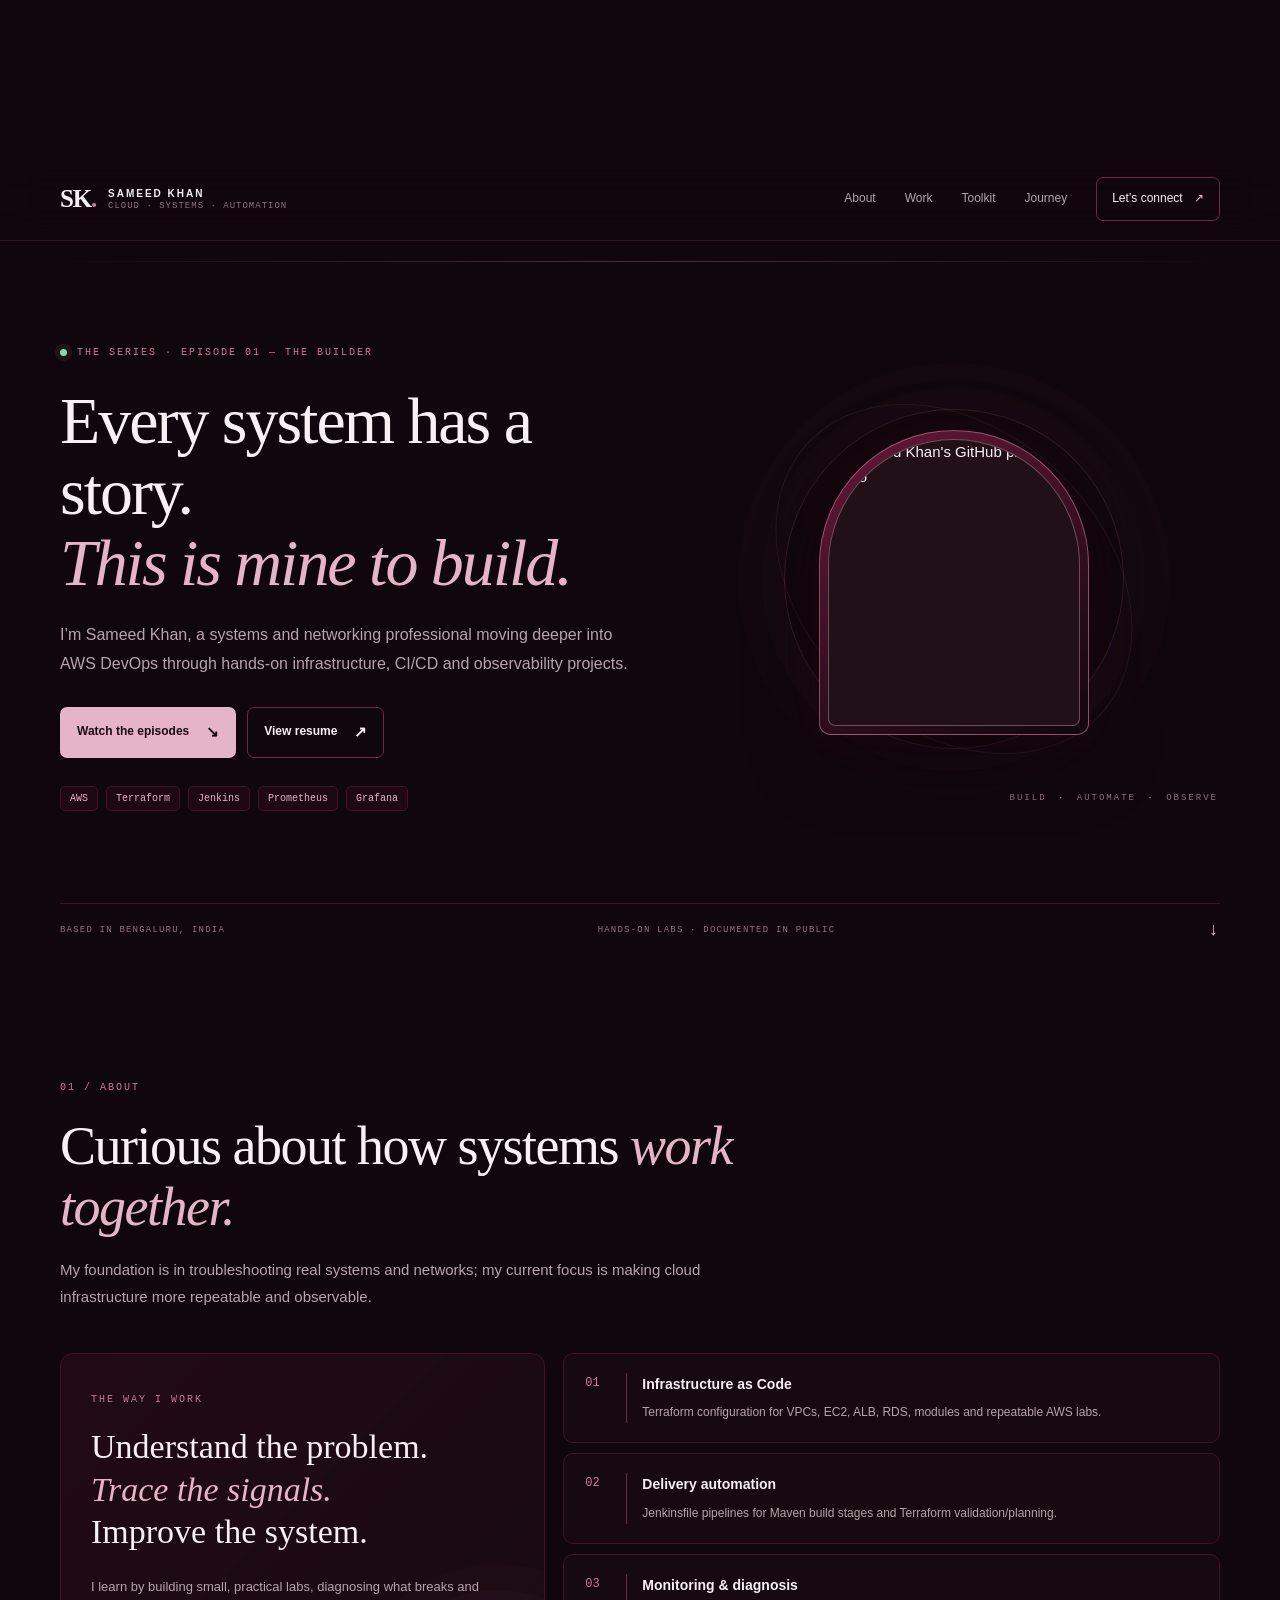
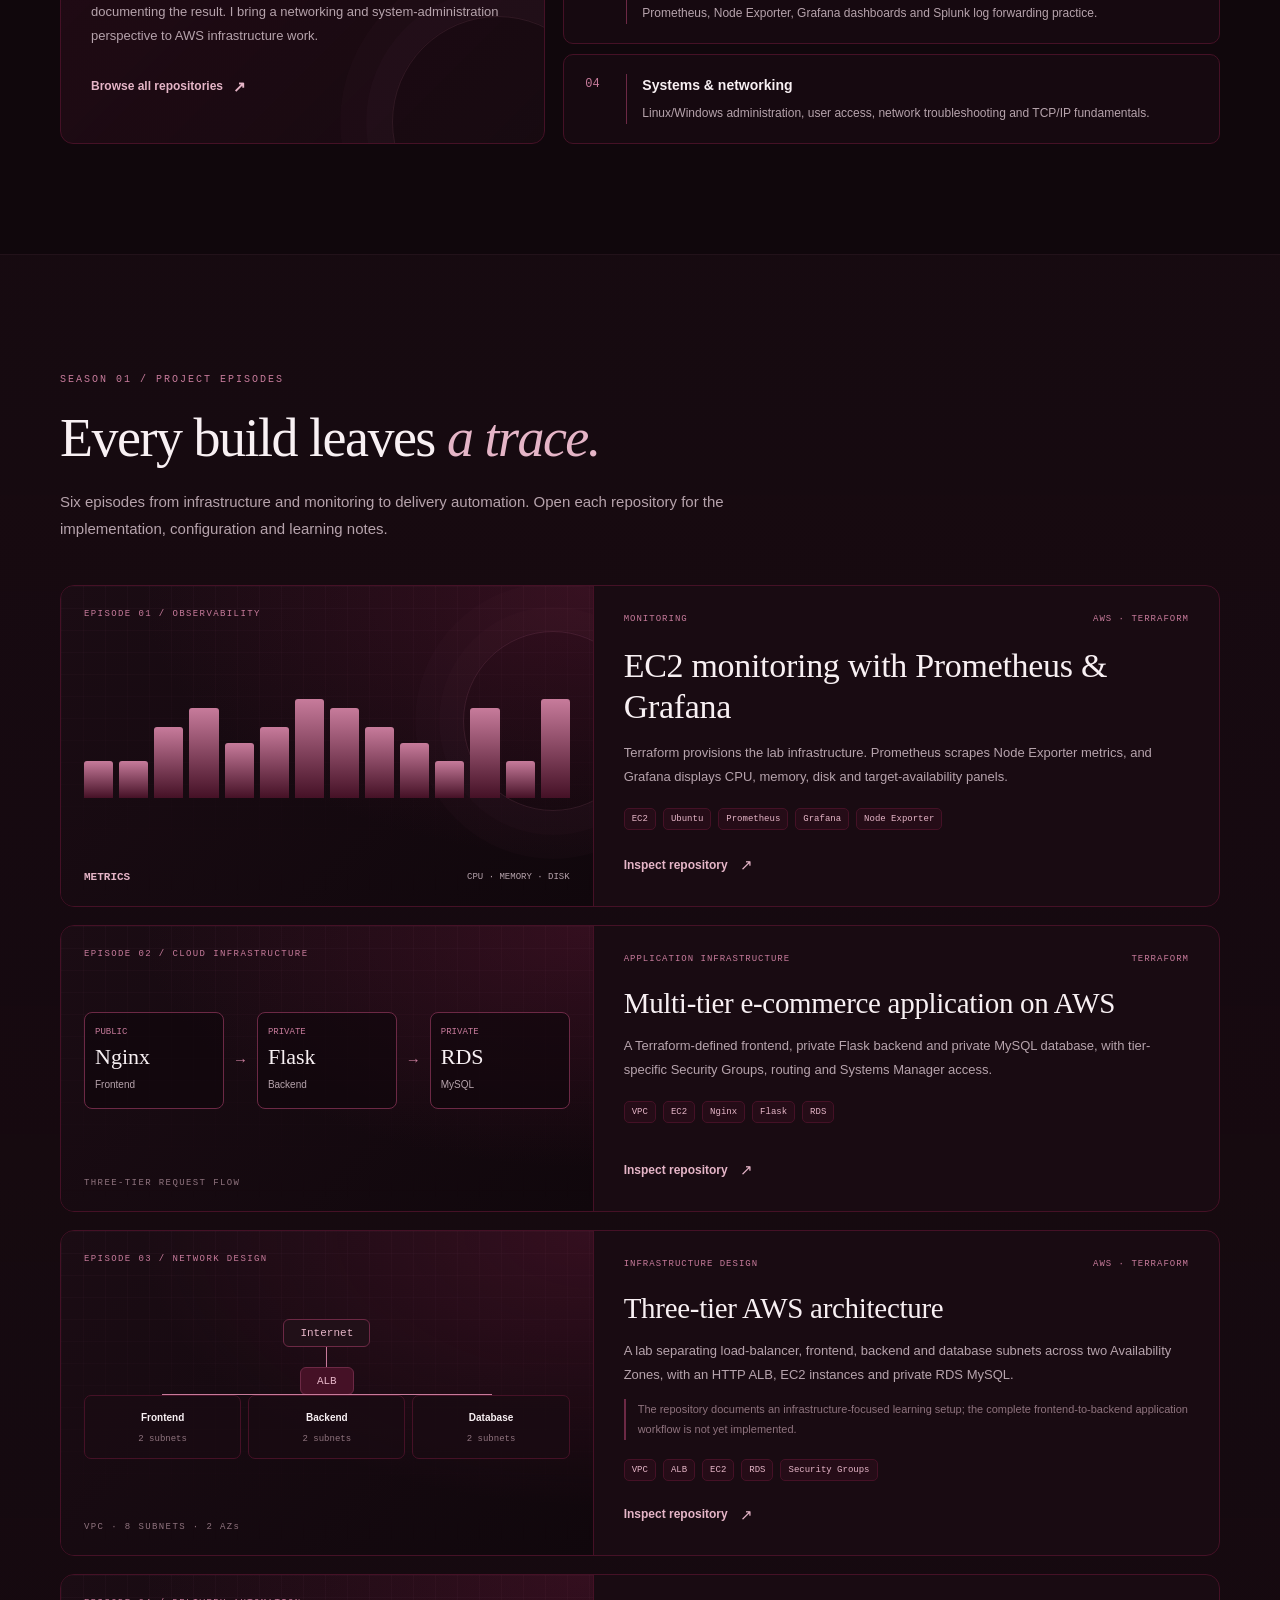
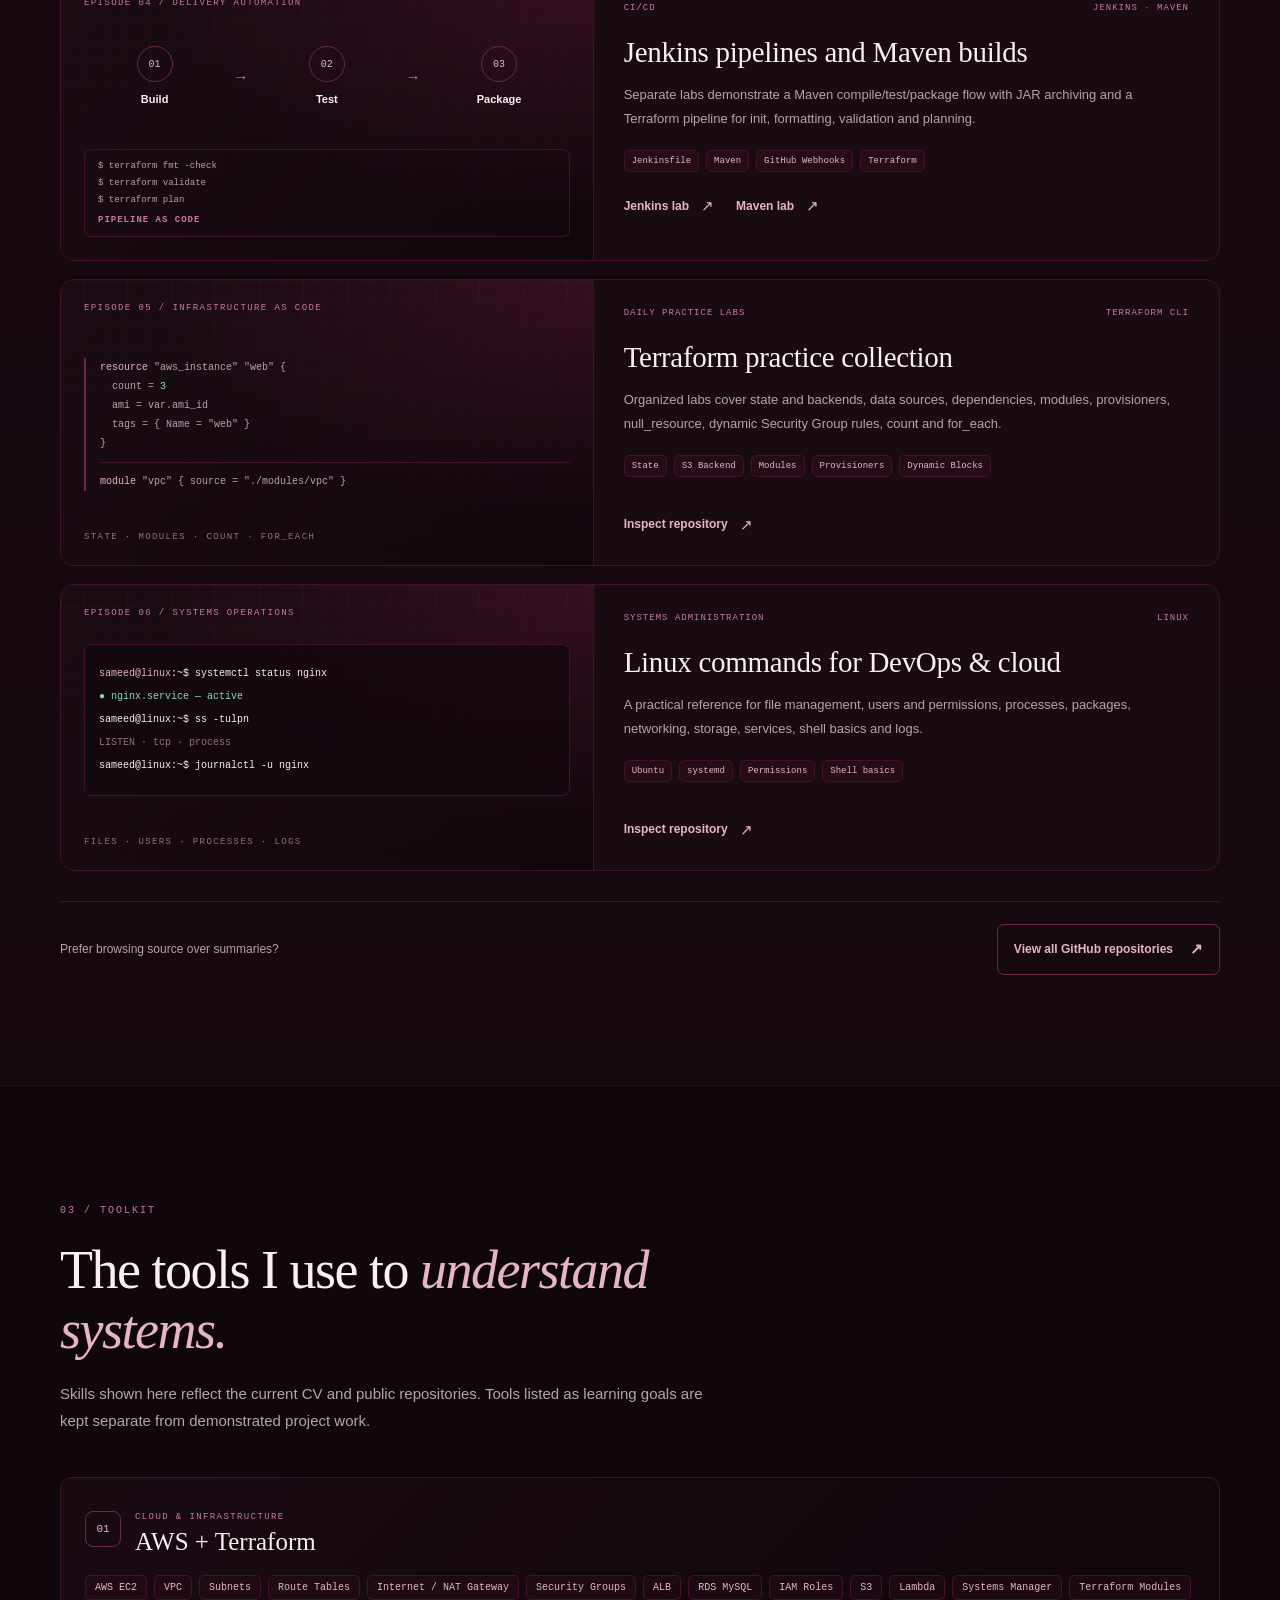
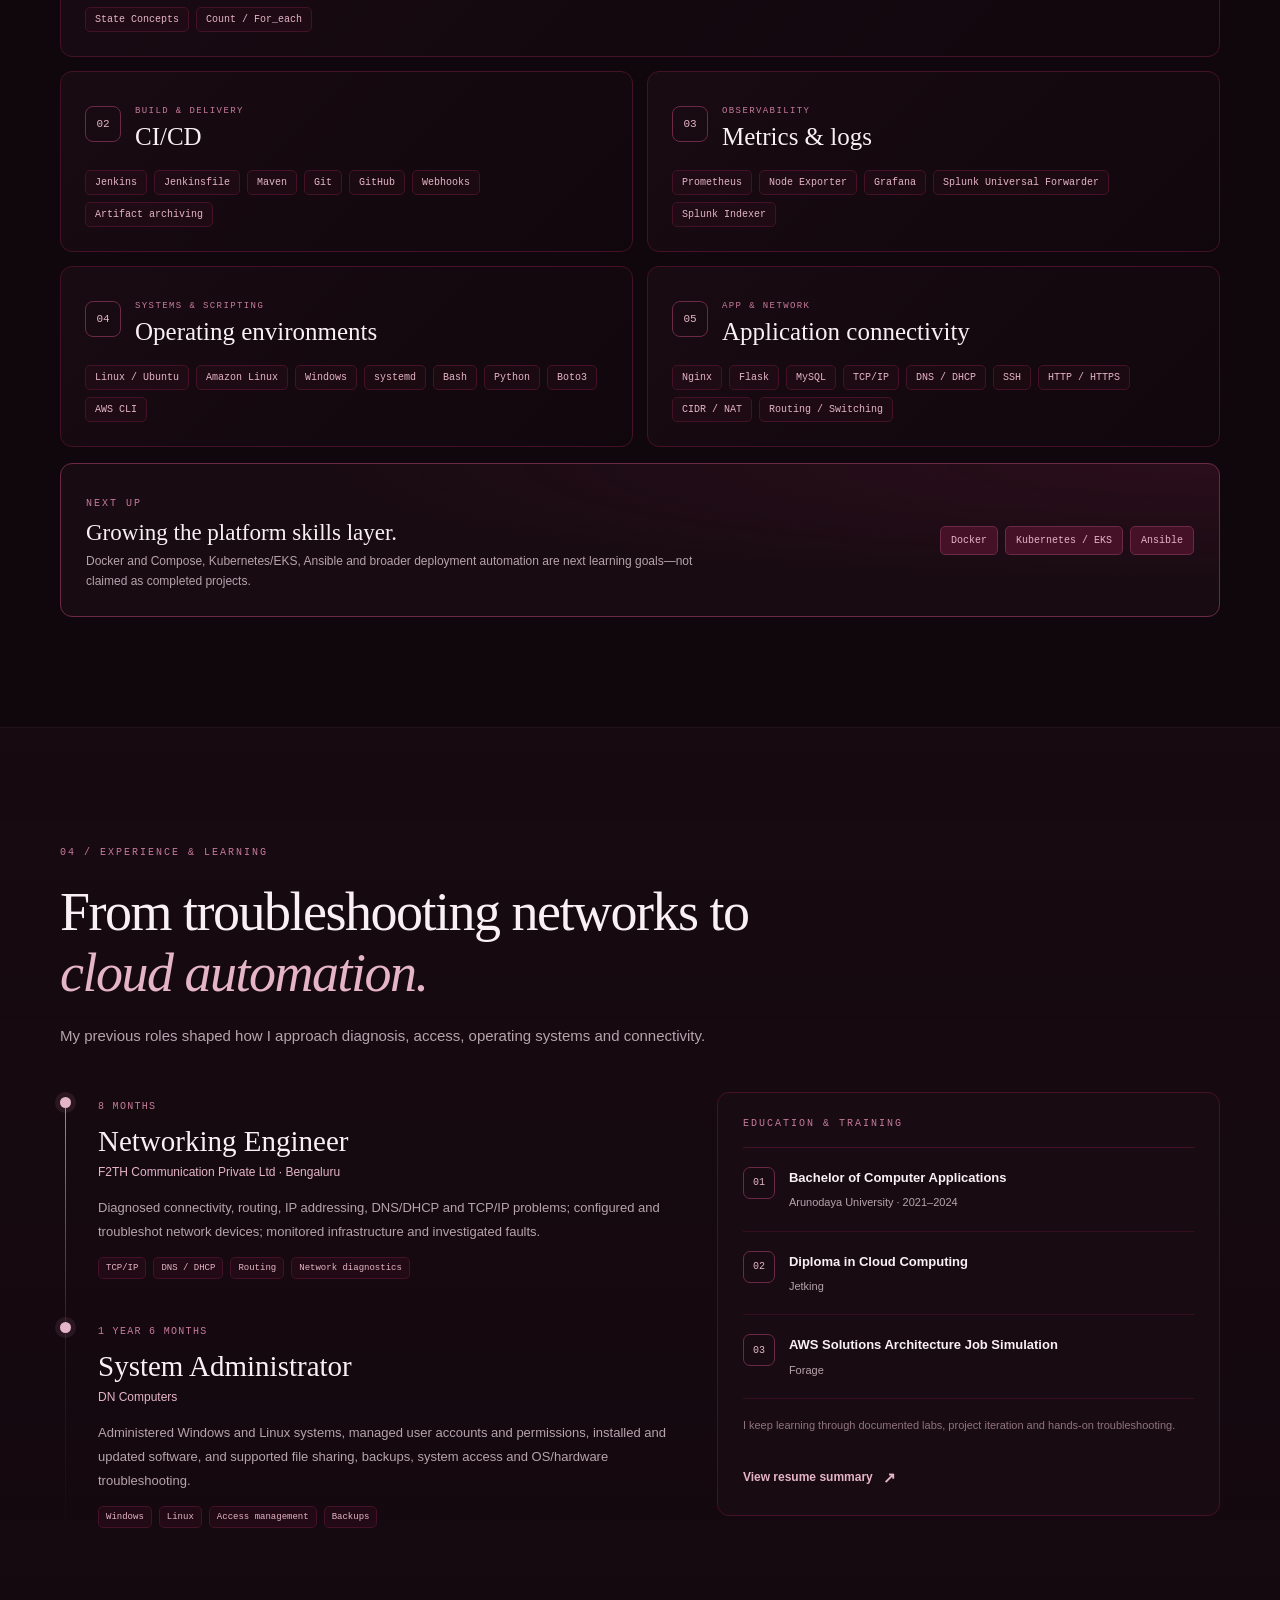
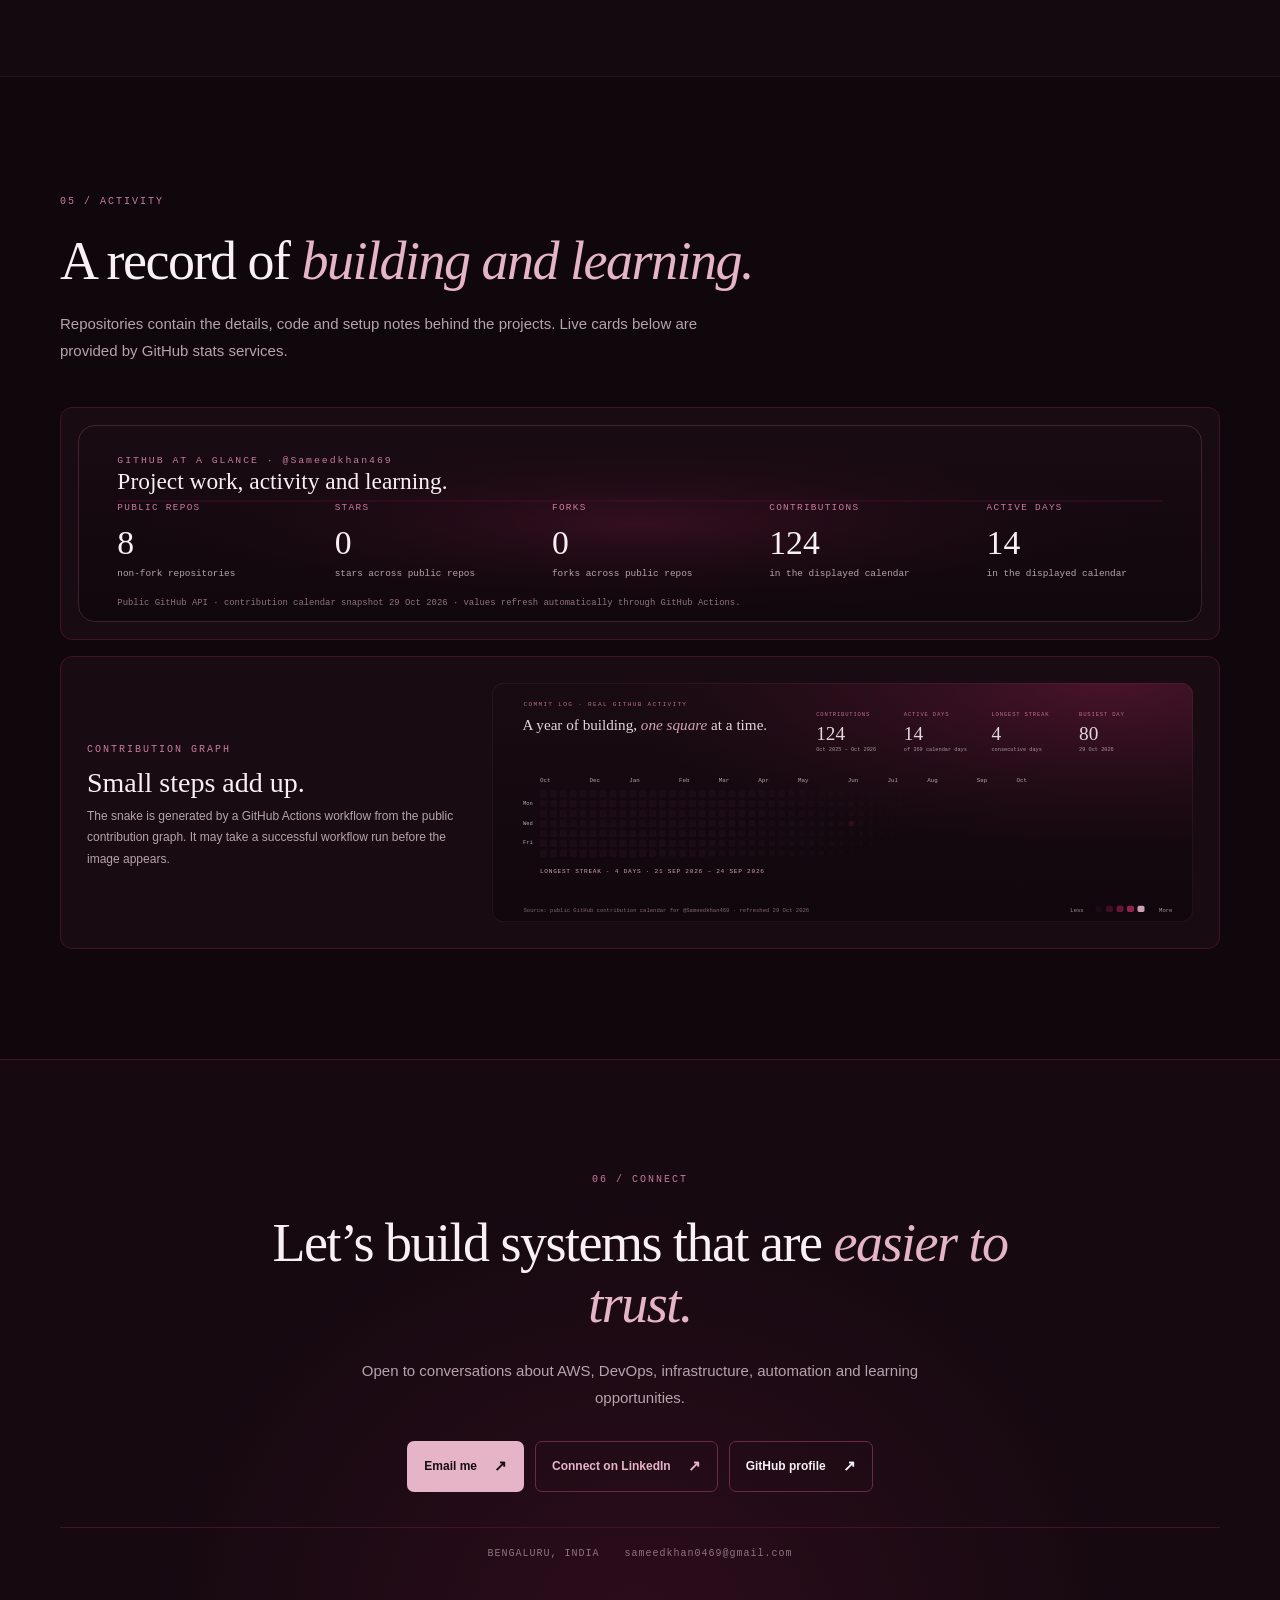
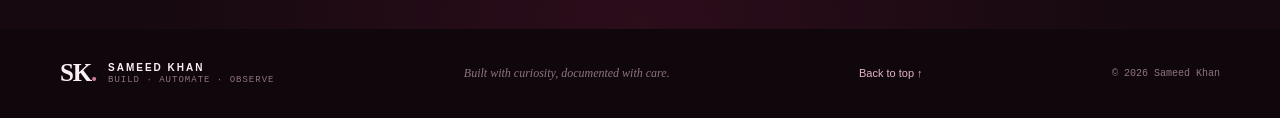
==== commit 6f614d3e: "Add SEO metadata, cursor and ambient particle layers" ====
--- a/site/index.html
+++ b/site/index.html
@@ -3,7 +3,12 @@
 <head>
   <meta charset="utf-8">
   <meta name="viewport" content="width=device-width, initial-scale=1">
-  <meta name="theme-color" content="#190b12">
+  <meta name="theme-color" content="#10070c">
+  <meta name="robots" content="index, follow, max-image-preview:large">
+  <link rel="canonical" href="https://sameedkhan469.github.io/Sameedkhan469/">
+  <meta property="og:url" content="https://sameedkhan469.github.io/Sameedkhan469/">
+  <meta property="og:image" content="https://avatars.githubusercontent.com/u/290256359?v=4">
+  <meta name="twitter:card" content="summary">
   <meta name="description" content="Sameed Khan — AWS DevOps, systems administration and networking. Hands-on work with Terraform, Jenkins, Prometheus, Grafana and AWS infrastructure.">
   <meta property="og:title" content="Sameed Khan | AWS DevOps & Cloud Infrastructure">
   <meta property="og:description" content="Infrastructure as Code, CI/CD, monitoring and systems troubleshooting.">
@@ -13,6 +18,9 @@
   <title>Sameed Khan — AWS DevOps &amp; Cloud Infrastructure</title>
 </head>
 <body>
+  <canvas class="ambient-particles" id="ambient-particles" aria-hidden="true"></canvas>
+  <div class="cursor-glow" aria-hidden="true"></div>
+  <div class="custom-cursor" aria-hidden="true"><span></span></div>
   <div class="series-opening" aria-hidden="true">
     <div class="opening-grain"></div>
     <p class="opening-kicker">AN ORIGINAL CLOUD ENGINEERING JOURNEY</p>
@@ -48,7 +56,7 @@
           <span>AWS</span><span>Terraform</span><span>Jenkins</span><span>Prometheus</span><span>Grafana</span>
         </div>
       </div>
-      <div class="hero-art reveal" aria-label="Sameed Khan profile portrait with cloud monitoring motif">
+      <div class="hero-art reveal" aria-label="Sameed Khan profile portrait with animated cloud infrastructure graphics">
         <div class="portrait-orbit portrait-orbit-one"></div>
         <div class="portrait-orbit portrait-orbit-two"></div>
         <div class="portrait-frame">
--- a/site/assets/css/styles.css
+++ b/site/assets/css/styles.css
@@ -132,3 +132,7 @@
 
 /* Professional identity card below the portrait */
 .profile-signature{position:absolute;z-index:4;left:50%;bottom:0;transform:translateX(-50%);width:min(350px,100%);padding:13px 15px 12px;border:1px solid rgba(199,123,155,.4);border-radius:10px;background:linear-gradient(120deg,rgba(33,16,24,.98),rgba(16,7,12,.98));box-shadow:0 16px 42px rgba(0,0,0,.32);text-align:center;animation:signature-enter .8s ease .4s both}.signature-kicker{display:flex;align-items:center;justify-content:center;gap:8px;color:var(--pink);font:9px var(--mono);letter-spacing:1.1px}.signature-kicker i{width:6px;height:6px;border-radius:50%;background:#8dd8b0;box-shadow:0 0 9px rgba(141,216,176,.45)}.profile-signature p{margin:7px 0 10px;color:var(--muted);font-size:11px}.profile-signature p b{padding:0 3px;color:var(--rose);font-weight:400}.signature-skills{display:flex;justify-content:center;gap:6px;flex-wrap:wrap}.signature-skills span{padding:4px 7px;border:1px solid var(--line);border-radius:4px;color:var(--pink);font:8px var(--mono);letter-spacing:.5px}@keyframes signature-enter{from{opacity:0;translate:0 9px}to{opacity:1;translate:0 0}}@media(max-width:660px){.profile-signature{width:min(320px,calc(100% - 10px));padding:11px 8px}.signature-kicker{font-size:8px}.profile-signature p{font-size:10px}}@media(prefers-reduced-motion:reduce){.profile-signature{animation:none}}
+
+
+/* Restore the original concise hero caption */
+.profile-signature{display:none!important}.hero-art-caption{display:block!important;position:absolute;bottom:0;right:2px;font:9px var(--mono);letter-spacing:2px;color:var(--subtle)}.hero-art-caption b{color:var(--rose);padding:0 4px}@media(max-width:660px){.hero-art-caption{right:0;bottom:0;font-size:7px}}
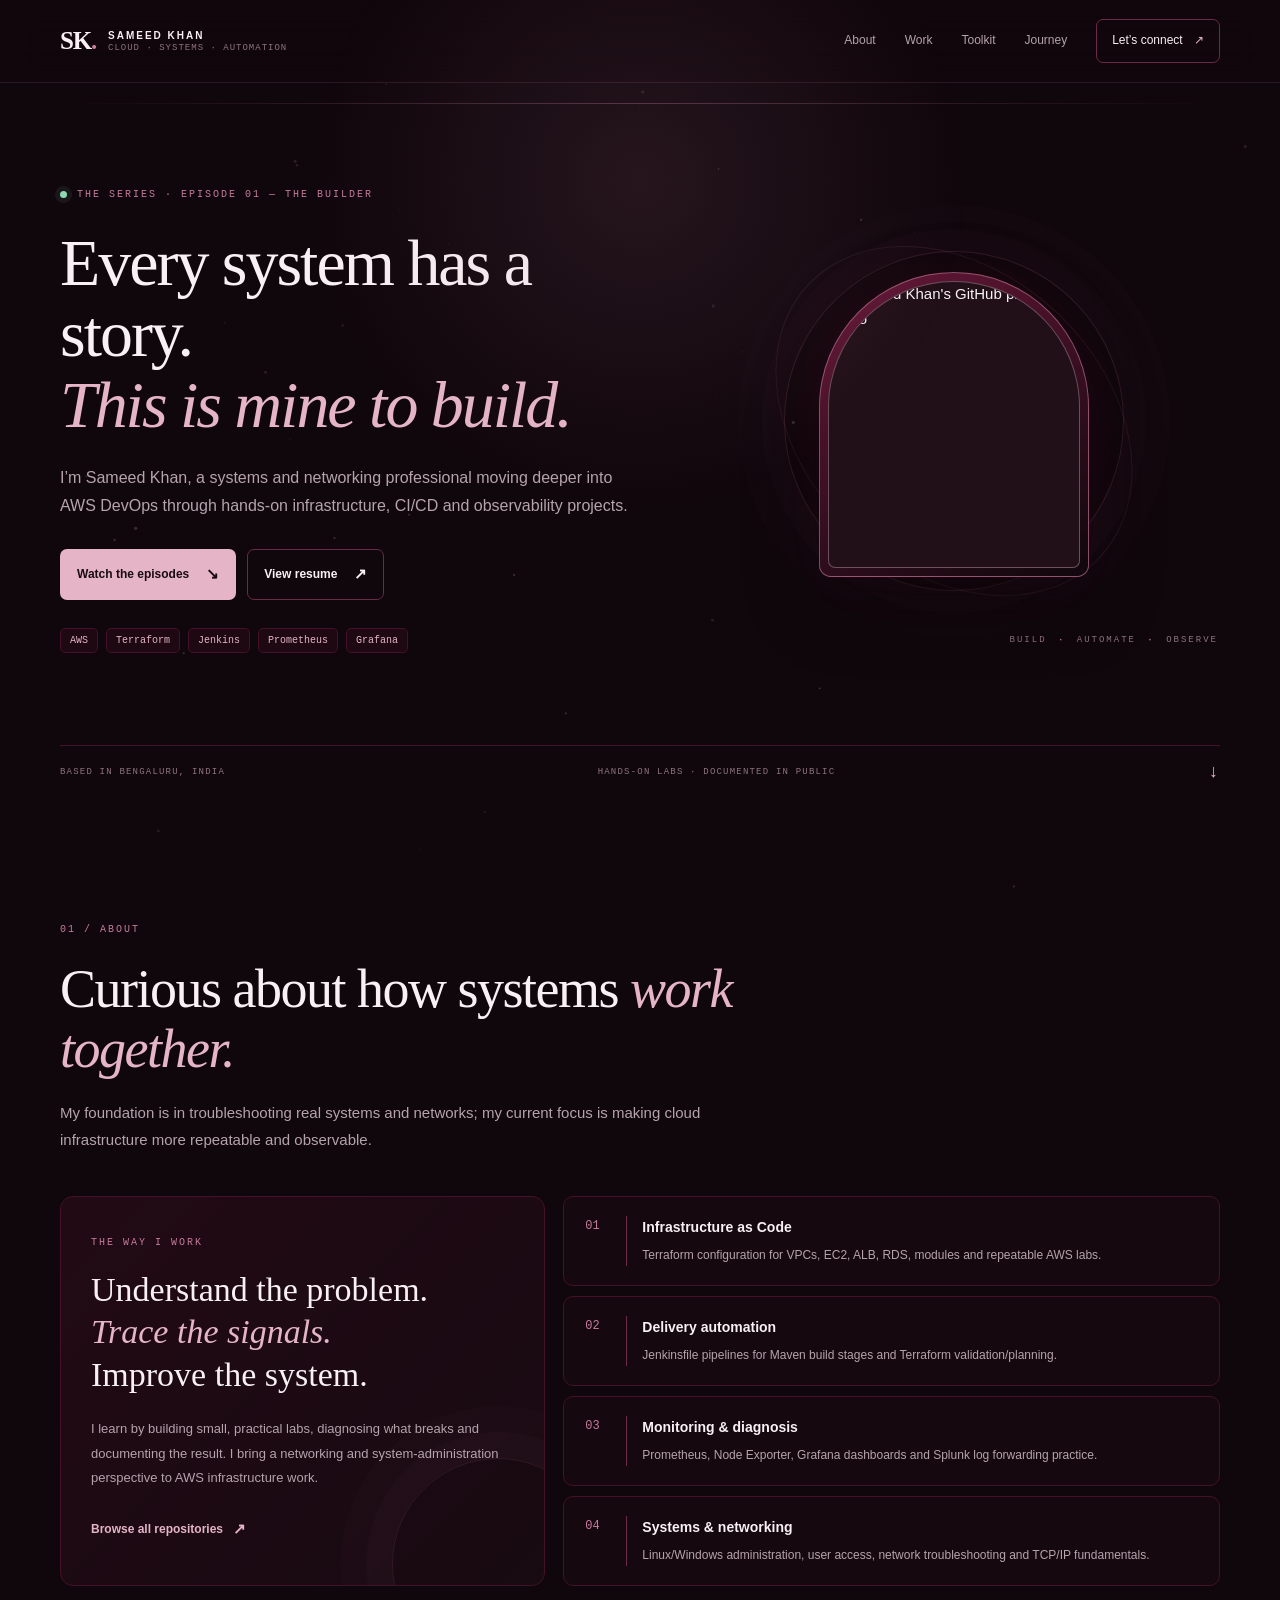
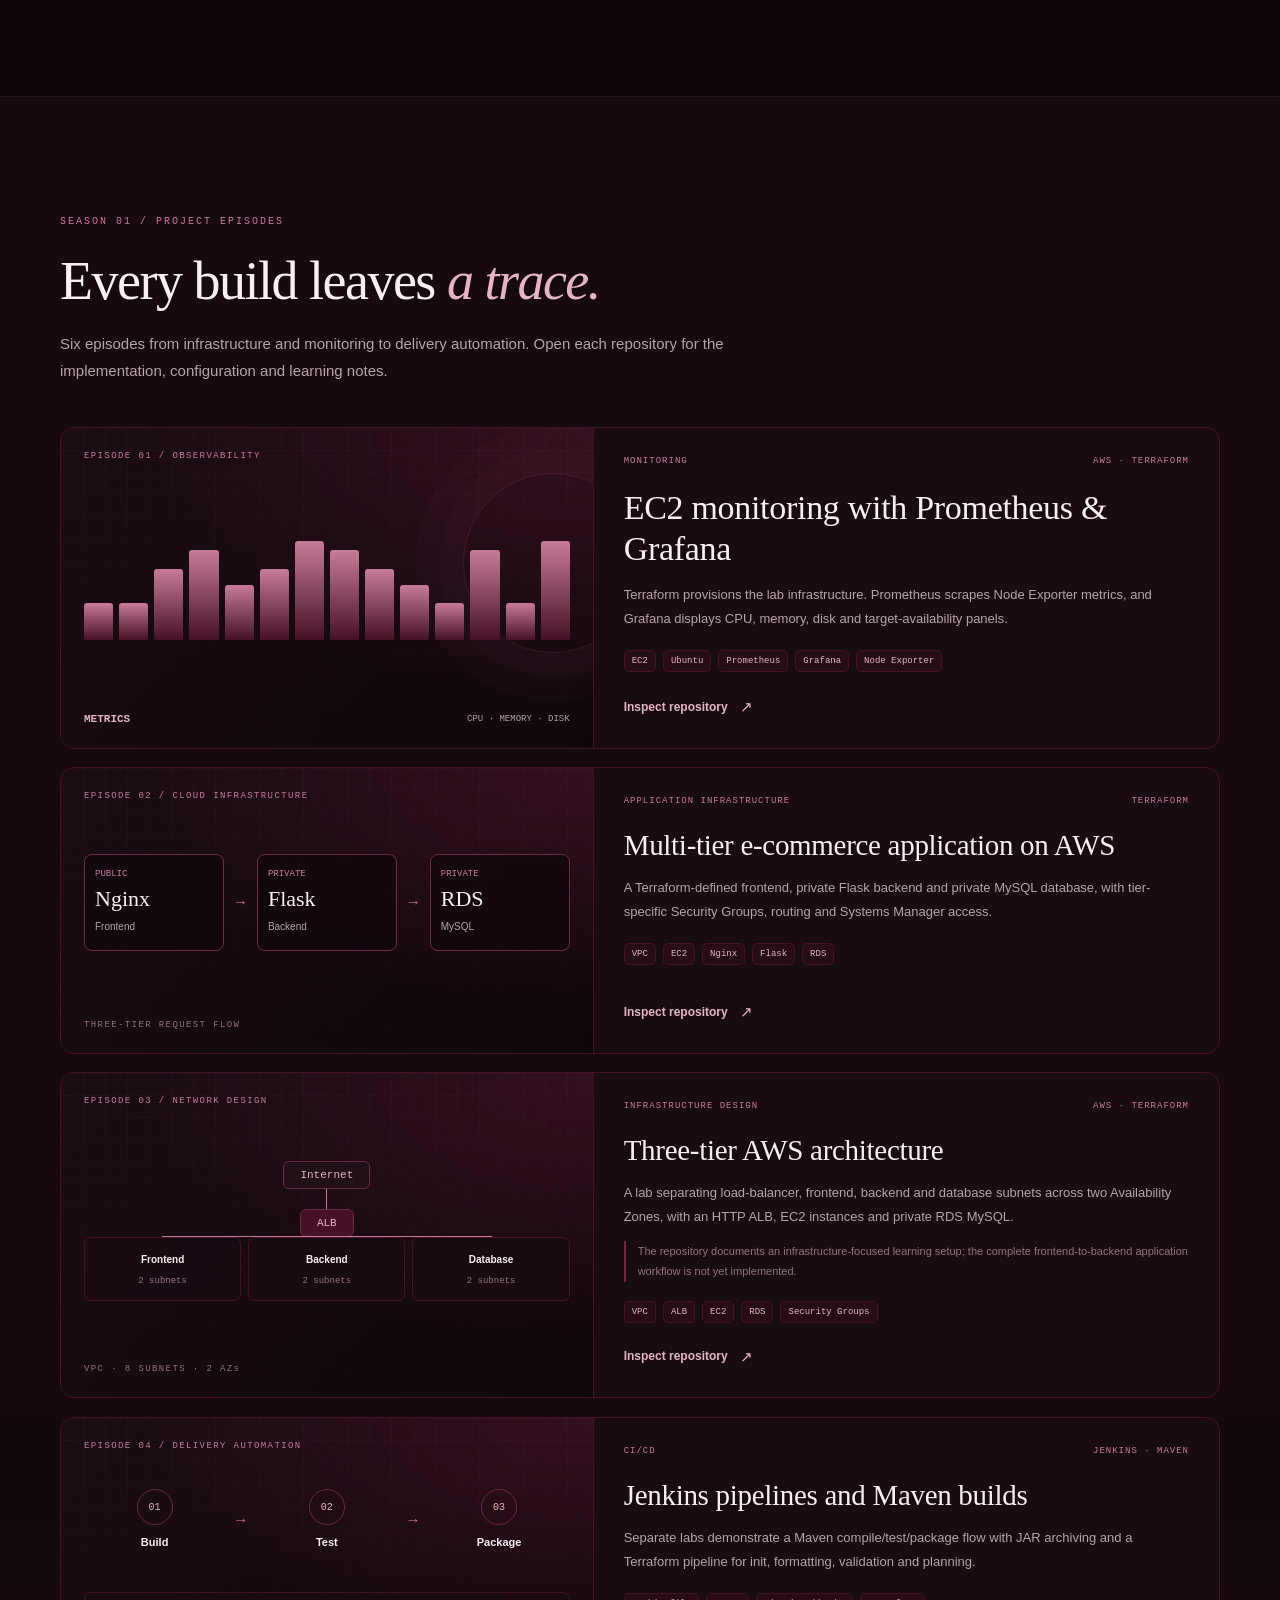
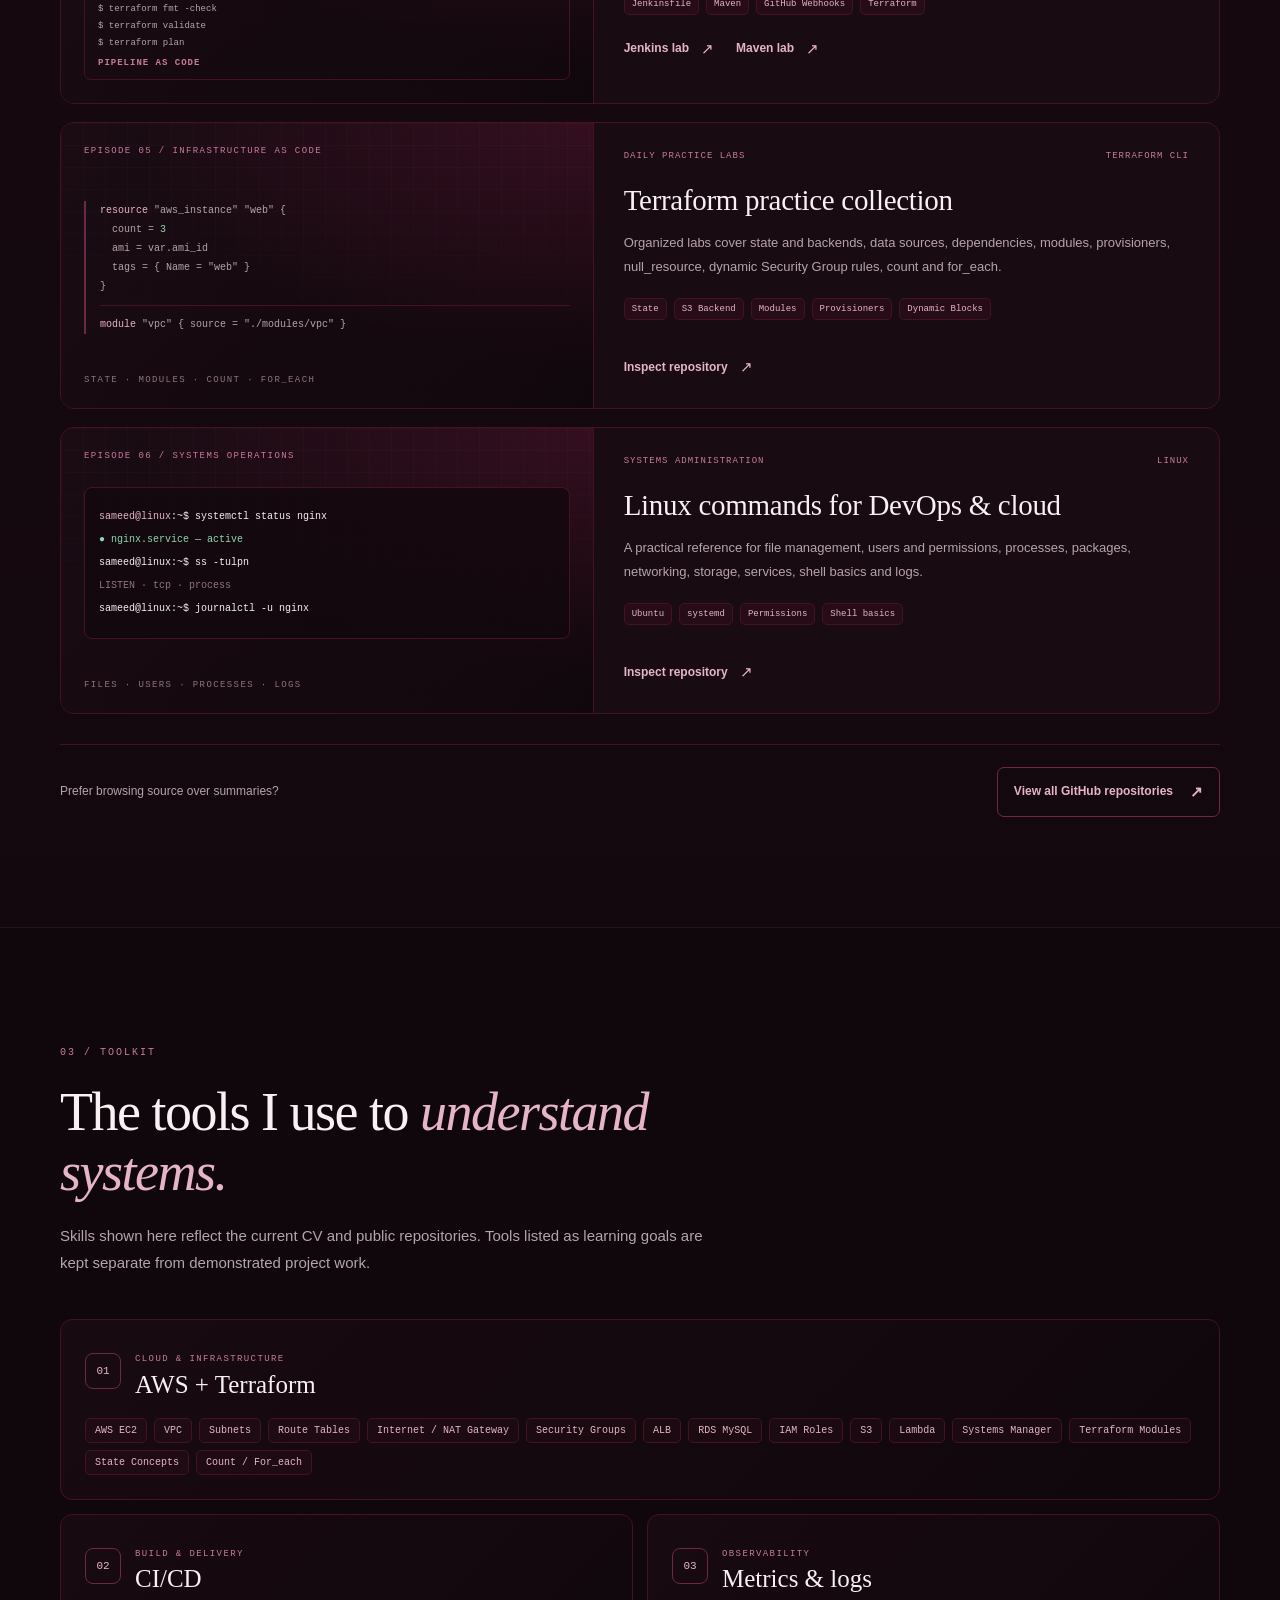
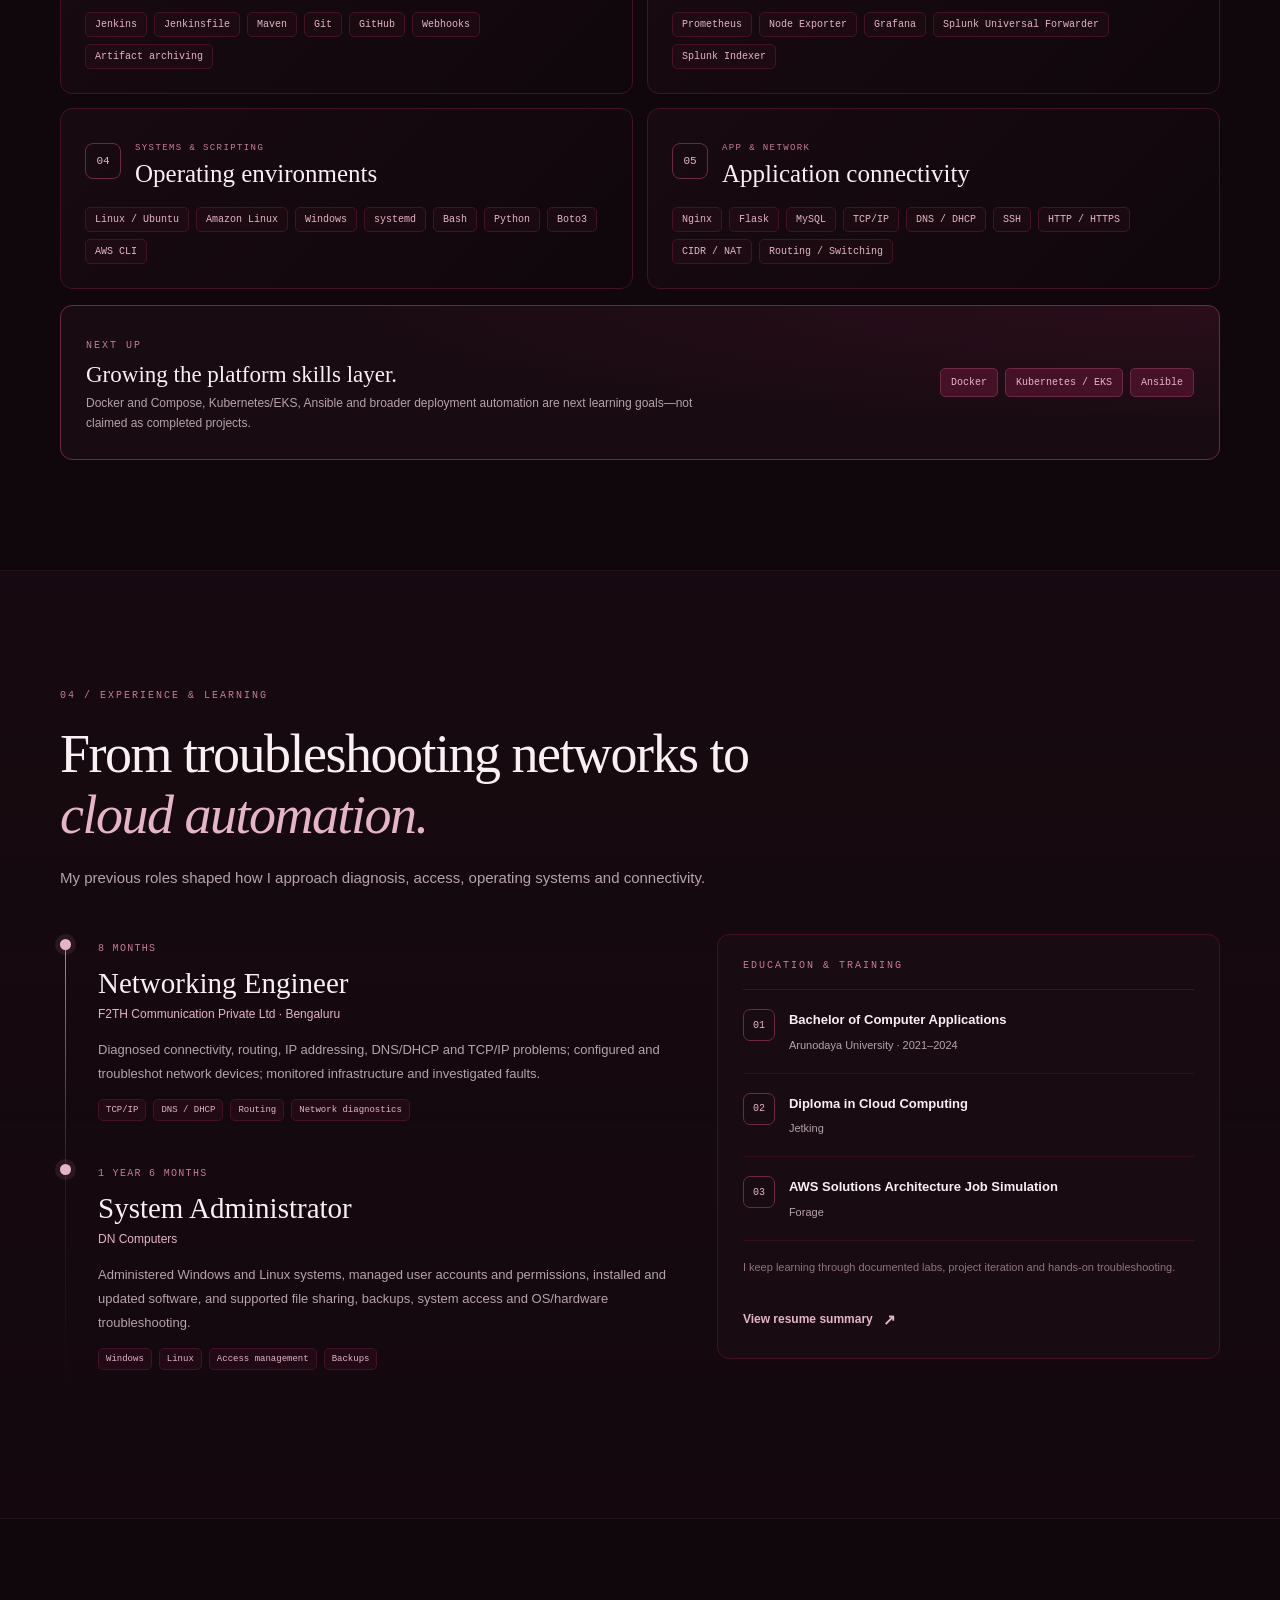
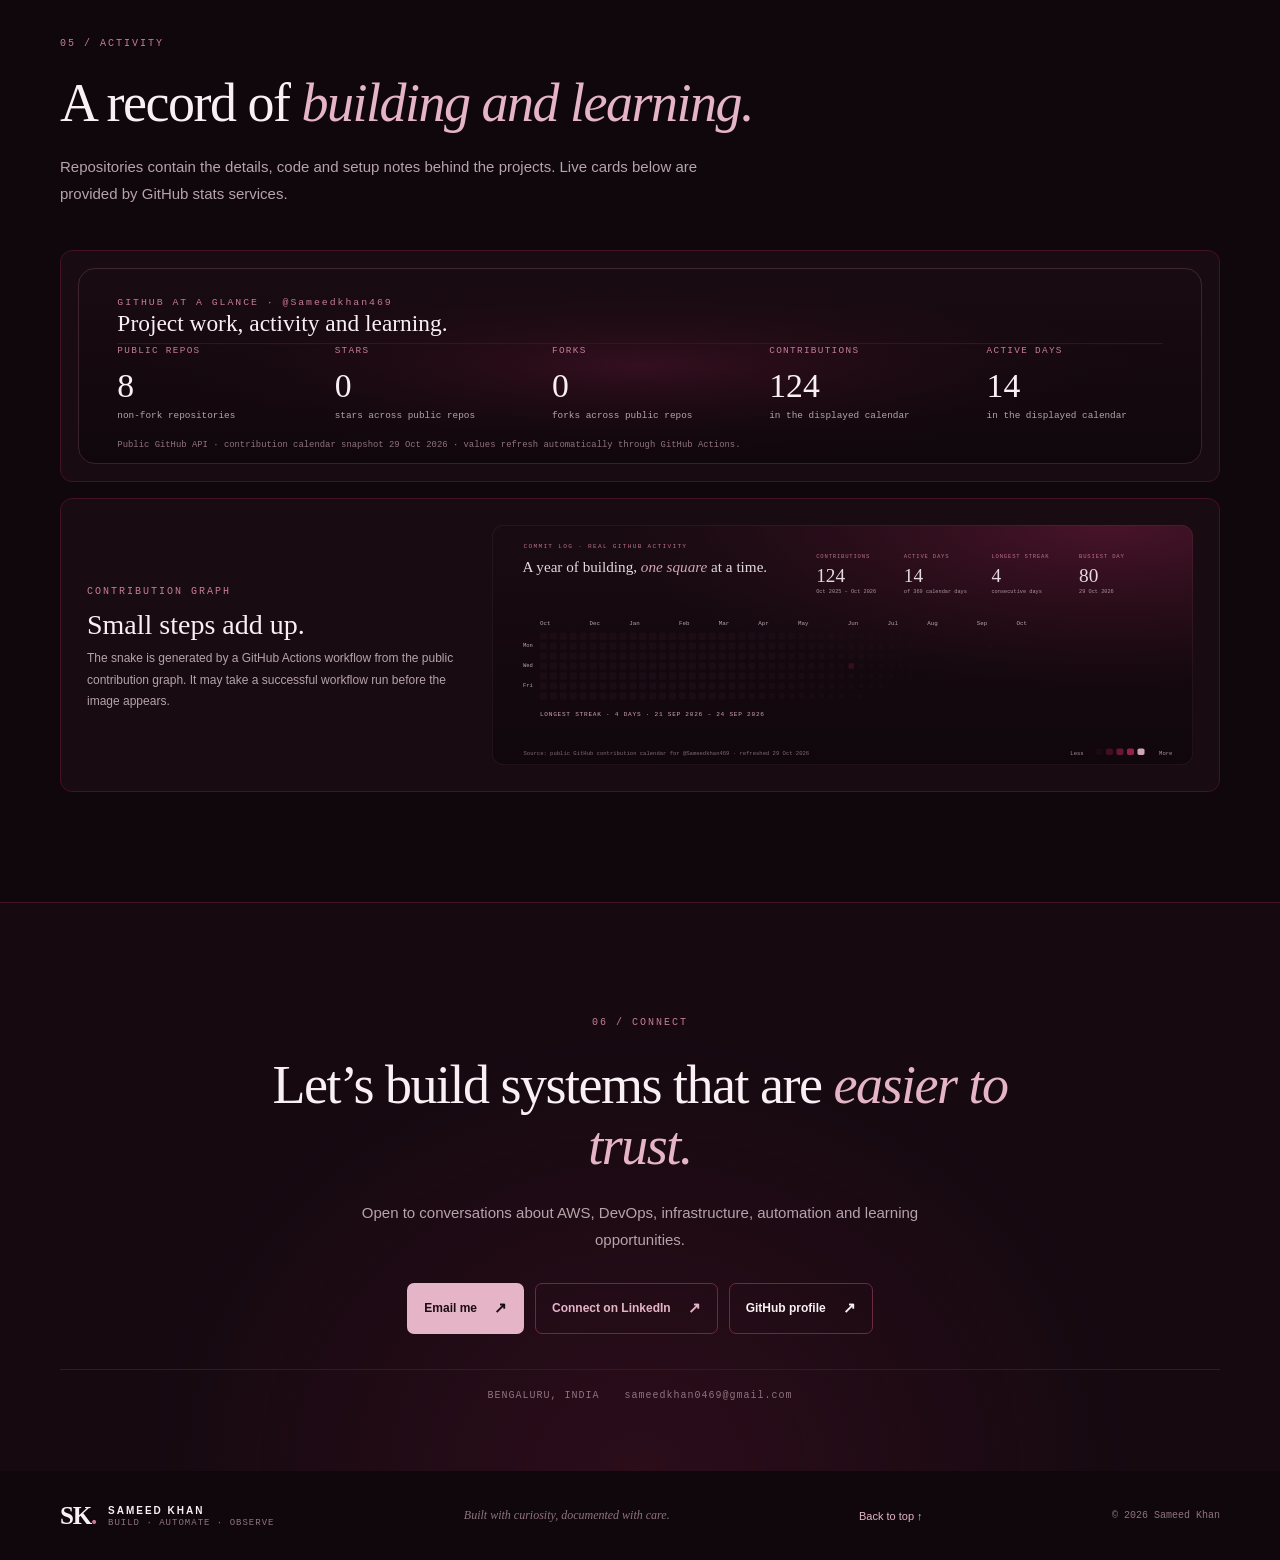
==== commit 3f6bf7ba: "Remove circular custom cursor element" ====
--- a/site/index.html
+++ b/site/index.html
@@ -20,7 +20,6 @@
 <body>
   <canvas class="ambient-particles" id="ambient-particles" aria-hidden="true"></canvas>
   <div class="cursor-glow" aria-hidden="true"></div>
-  <div class="custom-cursor" aria-hidden="true"><span></span></div>
   <div class="series-opening" aria-hidden="true">
     <div class="opening-grain"></div>
     <p class="opening-kicker">AN ORIGINAL CLOUD ENGINEERING JOURNEY</p>
--- a/site/assets/css/styles.css
+++ b/site/assets/css/styles.css
@@ -136,3 +136,40 @@
 
 /* Restore the original concise hero caption */
 .profile-signature{display:none!important}.hero-art-caption{display:block!important;position:absolute;bottom:0;right:2px;font:9px var(--mono);letter-spacing:2px;color:var(--subtle)}.hero-art-caption b{color:var(--rose);padding:0 4px}@media(max-width:660px){.hero-art-caption{right:0;bottom:0;font-size:7px}}
+
+
+/* === Interactive portfolio polish: cursor, spotlight, particles, motion === */
+:root{--cursor-size:10px;--cursor-ring-size:34px;--cursor-accent:rgba(229,181,199,.95);--spotlight-strength:.12;--motion-speed:1}
+body{position:relative;isolation:isolate}
+.ambient-particles{position:fixed;inset:0;width:100%;height:100%;z-index:-1;pointer-events:none;opacity:.55}
+.cursor-glow{position:fixed;inset:0;z-index:19;pointer-events:none;background:radial-gradient(460px circle at var(--pointer-x,50%) var(--pointer-y,20%),rgba(199,123,155,var(--spotlight-strength)),transparent 72%)}
+.custom-cursor{position:fixed;left:0;top:0;width:var(--cursor-ring-size);height:var(--cursor-ring-size);z-index:1000;pointer-events:none;opacity:0;transform:translate3d(-100px,-100px,0);border:1px solid var(--cursor-accent);border-radius:50%;mix-blend-mode:screen;transition:width .22s ease,height .22s ease,border-color .22s ease,background .22s ease,opacity .2s ease}
+.custom-cursor span{position:absolute;left:50%;top:50%;width:var(--cursor-size);height:var(--cursor-size);border-radius:50%;background:var(--cursor-accent);transform:translate(-50%,-50%);box-shadow:0 0 18px rgba(229,181,199,.45)}
+body.cursor-ready .custom-cursor{opacity:.9}
+body.cursor-hover .custom-cursor{width:48px;height:48px;background:rgba(199,123,155,.12);border-color:#f6cada}
+@media(hover:hover) and (pointer:fine){body.cursor-ready,body.cursor-ready a,body.cursor-ready button{cursor:none}}
+@media(hover:none),(pointer:coarse){.custom-cursor{display:none}.cursor-glow{background:radial-gradient(320px circle at var(--pointer-x,50%) var(--pointer-y,20%),rgba(199,123,155,.06),transparent 72%)}}
+.site-header,.hero,.section,.contact-section,.site-footer{position:relative;z-index:1}
+.hero{isolation:isolate}
+.hero-art:before{content:"";position:absolute;width:min(90%,360px);aspect-ratio:1;border-radius:50%;background:radial-gradient(circle,rgba(112,26,61,.25),transparent 68%);filter:blur(10px);animation:hero-halo 7s ease-in-out infinite;z-index:-1}
+.portrait-orbit{animation:orbit-drift 20s linear infinite}
+.portrait-orbit-two{animation-direction:reverse;animation-duration:28s}
+.hero-skills span,.tag-list span,.tool-pills span,.learning-tags span{transition:transform .22s ease,border-color .22s ease,background .22s ease,box-shadow .22s ease}
+.hero-skills span:hover,.tag-list span:hover,.tool-pills span:hover,.learning-tags span:hover{transform:translateY(-3px);border-color:var(--rose);background:rgba(112,26,61,.4);box-shadow:0 7px 20px rgba(112,26,61,.14)}
+.project-card{transform:translateY(0);will-change:transform}
+.project-card:hover{transform:translateY(-5px);box-shadow:0 22px 54px rgba(0,0,0,.22)}
+.project-visual:after{content:"";position:absolute;inset:-60% -80%;background:linear-gradient(110deg,transparent 42%,rgba(229,181,199,.08) 50%,transparent 58%);transform:translateX(-45%) rotate(8deg);transition:transform .8s cubic-bezier(.2,.7,.2,1);pointer-events:none}
+.project-card:hover .project-visual:after{transform:translateX(45%) rotate(8deg)}
+.visual-bars i{transform-origin:bottom;animation:equalize 2.4s ease-in-out infinite alternate}
+.visual-bars i:nth-child(2n){animation-delay:-.7s}.visual-bars i:nth-child(3n){animation-delay:-1.3s}
+.tier-flow>div,.net-node,.net-branches div,.pipeline-steps i{transition:transform .25s ease,border-color .25s ease,box-shadow .25s ease}
+.project-card:hover .tier-flow>div,.project-card:hover .net-branches div,.project-card:hover .pipeline-steps i{transform:translateY(-3px);border-color:var(--rose);box-shadow:0 0 20px rgba(112,26,61,.14)}
+.code-lines{animation:code-glimmer 4s ease-in-out infinite}
+.linux-terminal .ok{animation:softpulse 2.5s ease-in-out infinite}
+.button:focus-visible,.project-link:focus-visible,.nav-links a:focus-visible,.text-link:focus-visible{outline:2px solid var(--pink);outline-offset:4px}
+@keyframes hero-halo{0%,100%{transform:scale(.92);opacity:.65}50%{transform:scale(1.08);opacity:1}}
+@keyframes orbit-drift{from{transform:rotate(0deg)}to{transform:rotate(360deg)}}
+@keyframes equalize{0%{transform:scaleY(.55);opacity:.72}100%{transform:scaleY(1);opacity:1}}
+@keyframes code-glimmer{0%,100%{opacity:.78}50%{opacity:1}}
+@media(max-width:900px){.cursor-glow{background:radial-gradient(340px circle at var(--pointer-x,50%) var(--pointer-y,20%),rgba(199,123,155,.07),transparent 72%)}}
+@media(prefers-reduced-motion:reduce){.custom-cursor,.cursor-glow{display:none!important}.ambient-particles{display:none}.hero-art:before,.portrait-orbit,.visual-bars i,.code-lines,.linux-terminal .ok{animation:none!important}.project-visual:after{display:none}.project-card:hover{transform:none}}
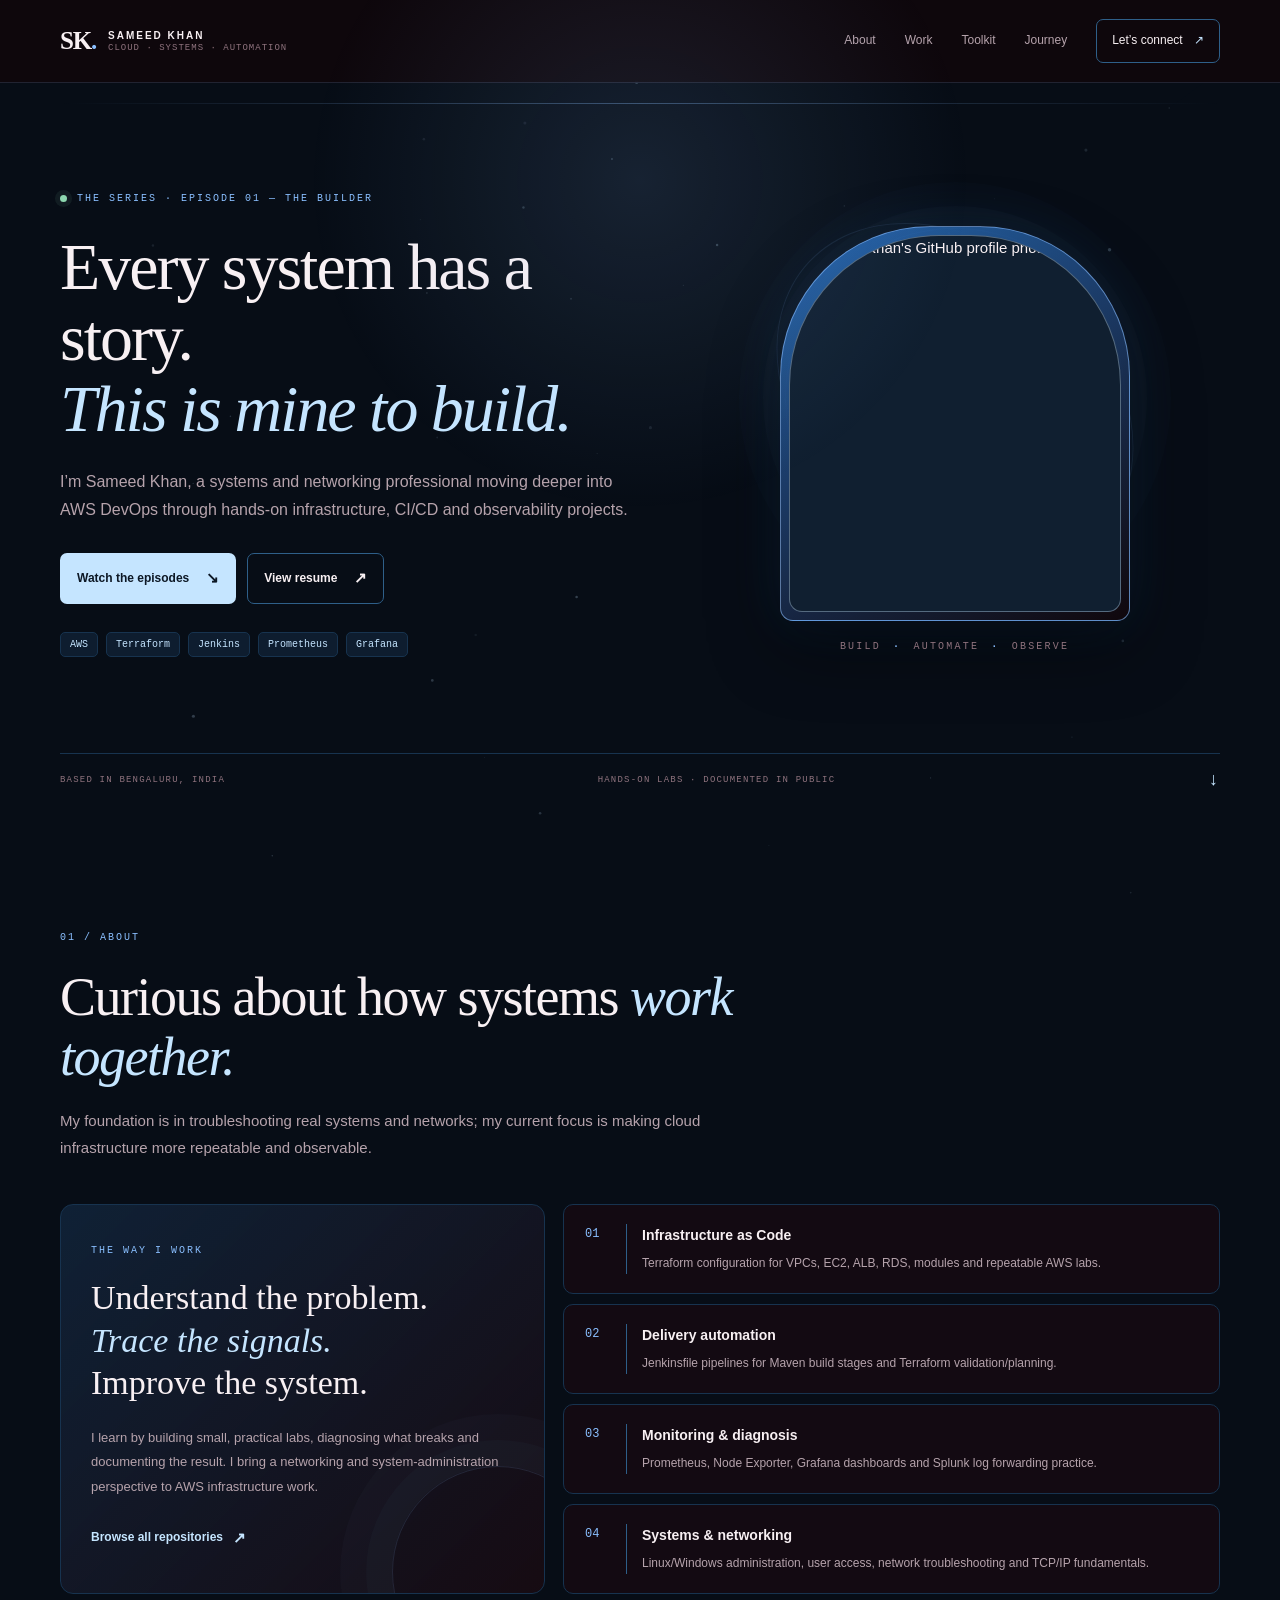
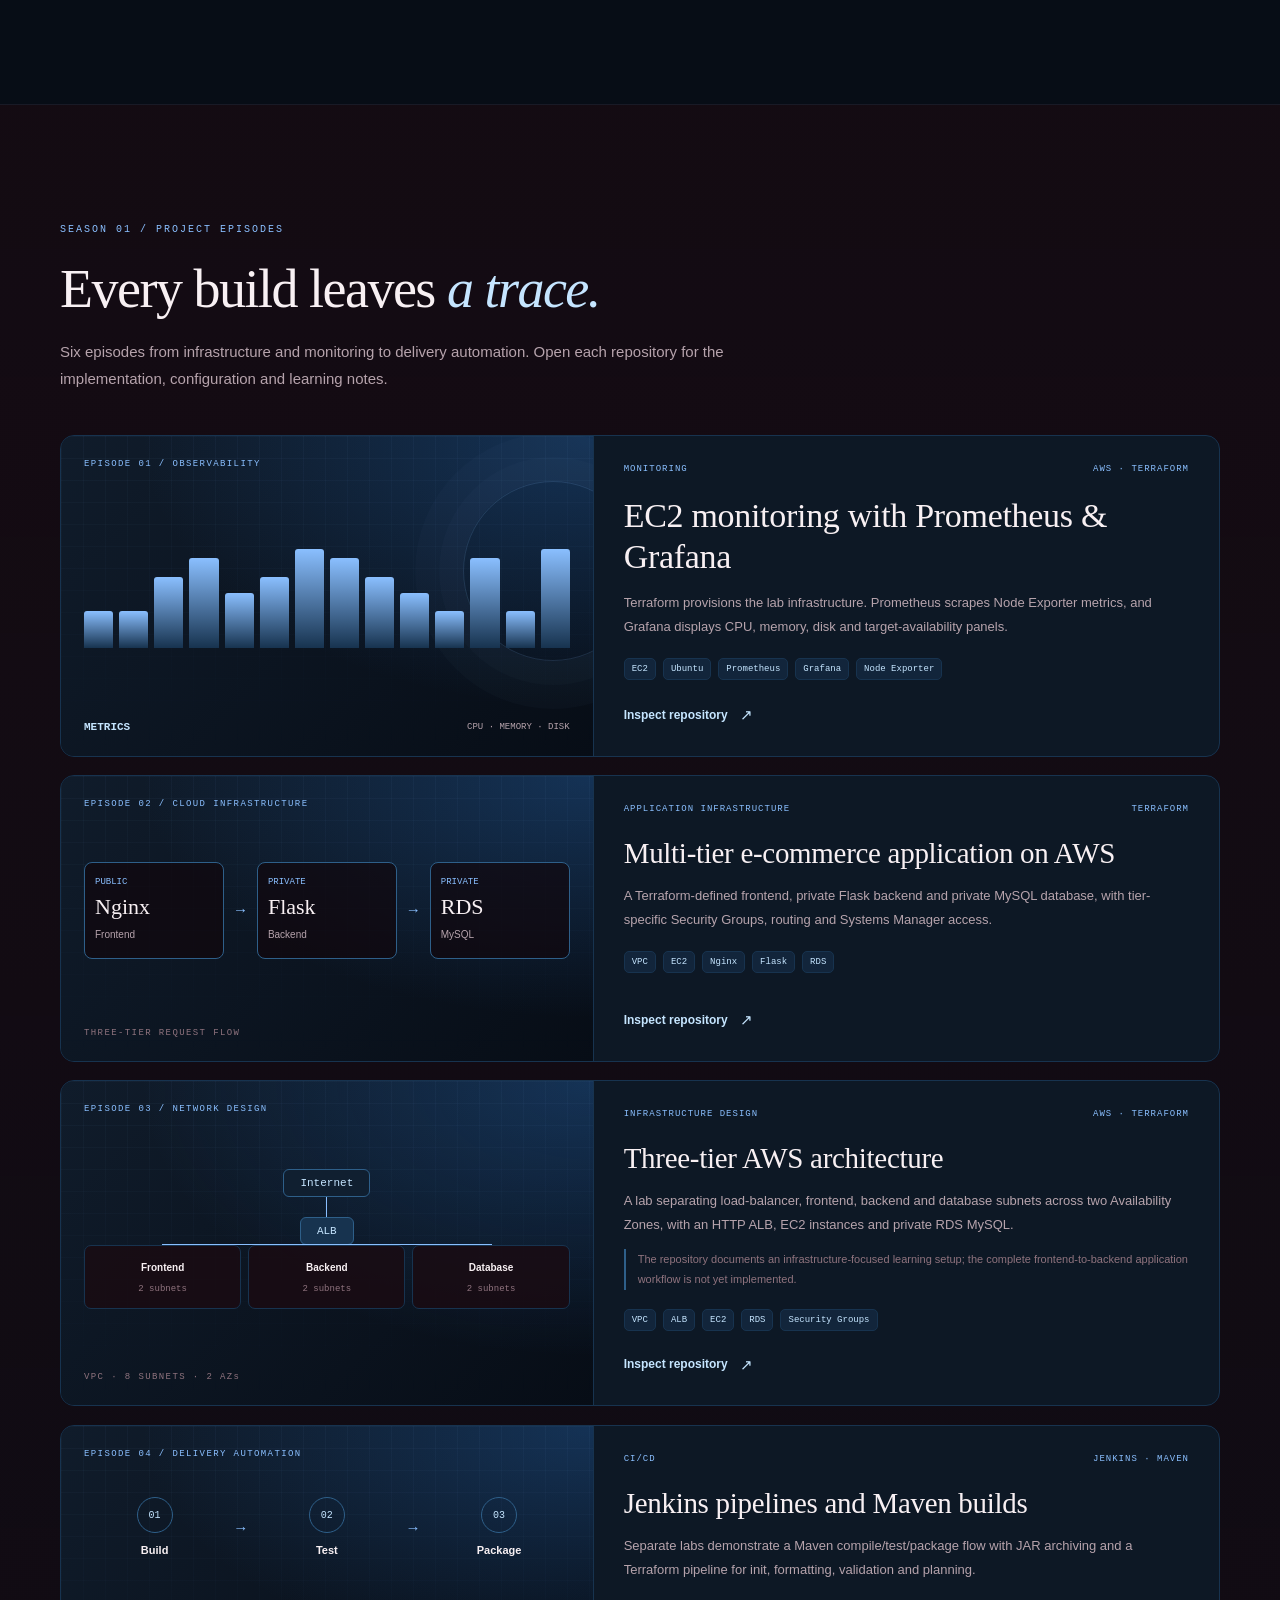
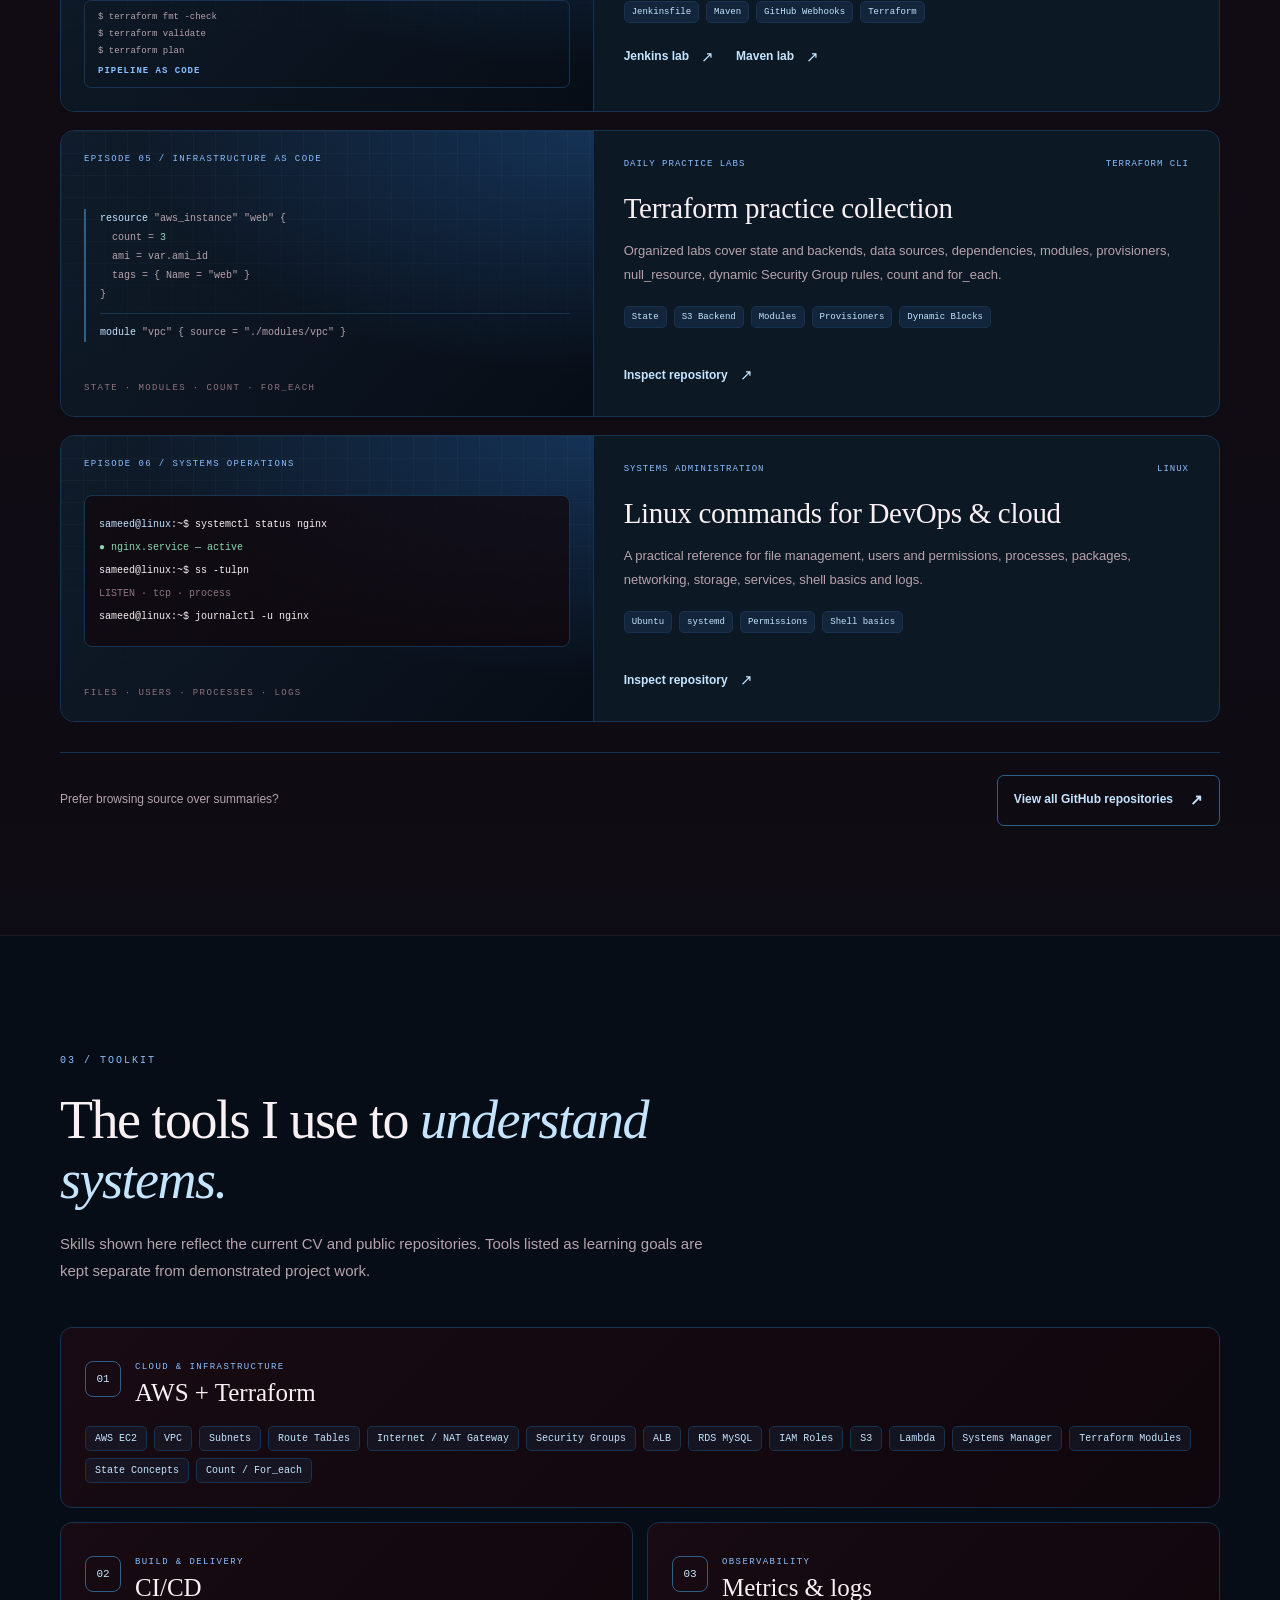
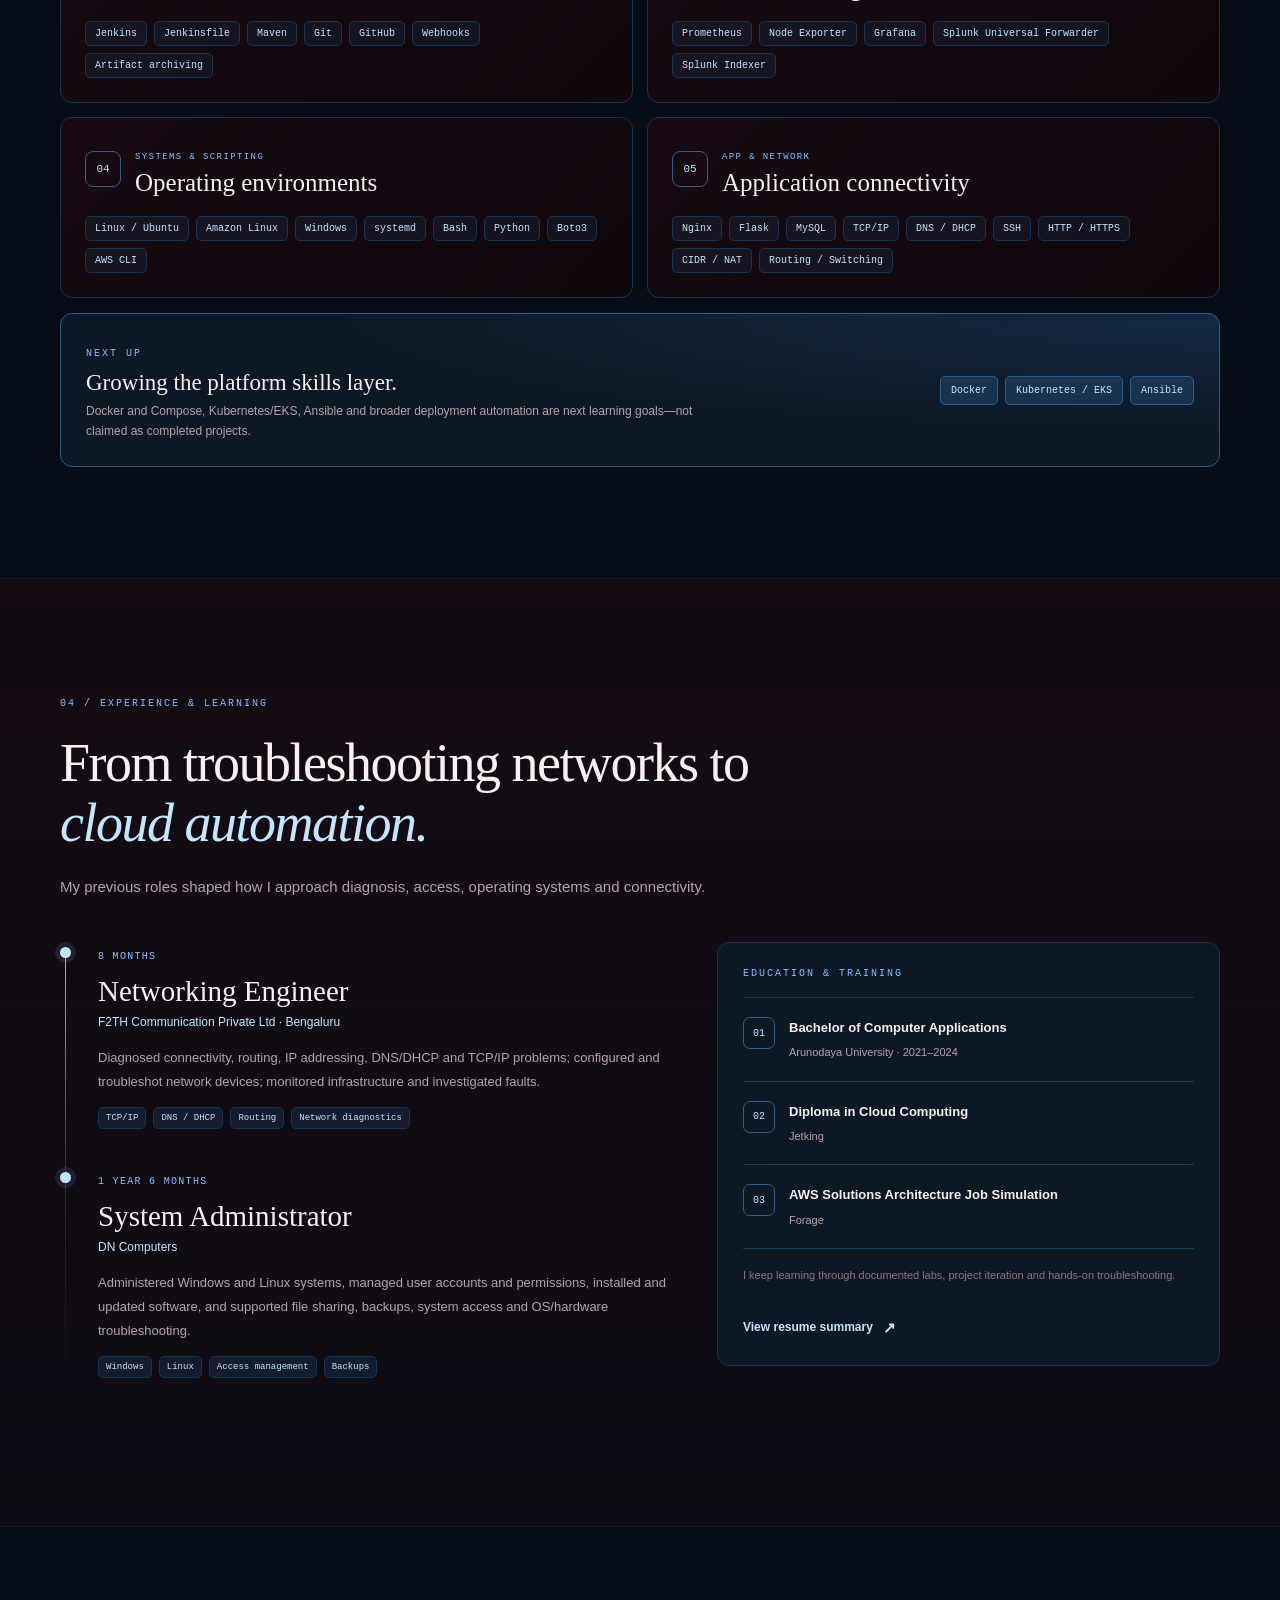
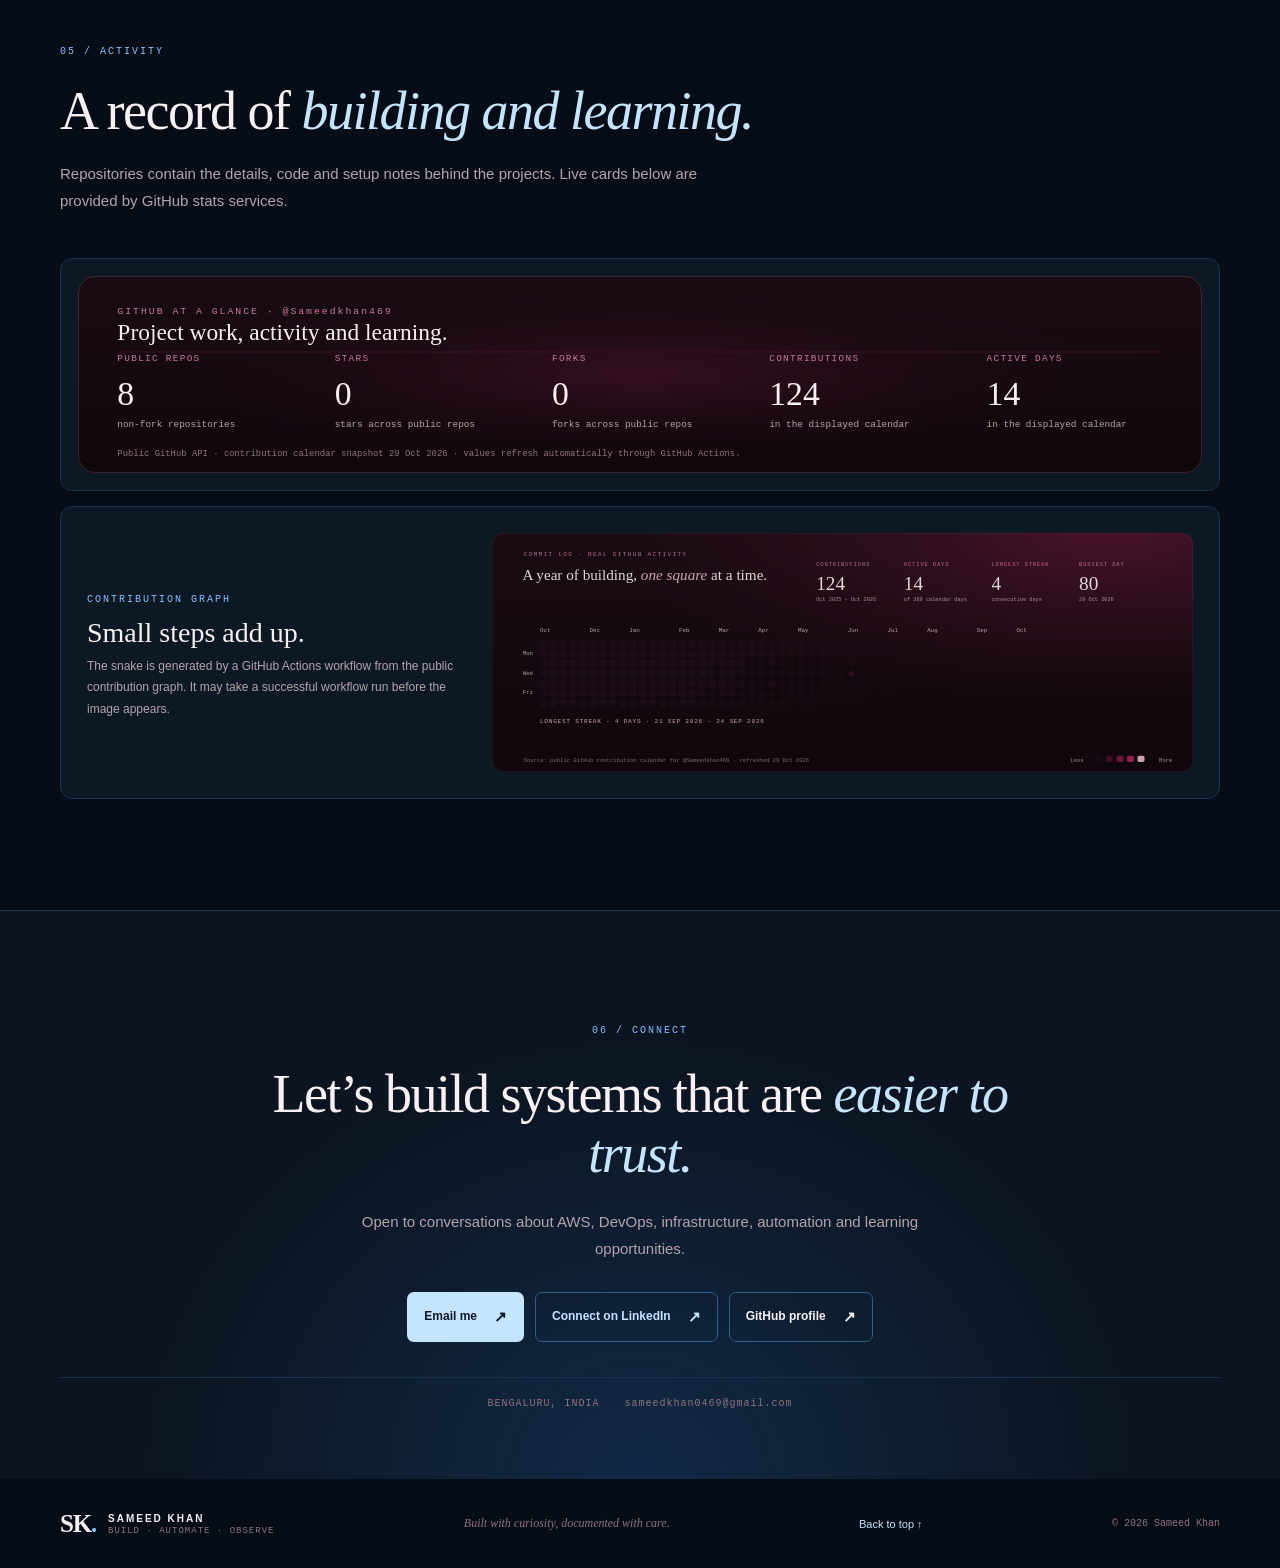
==== commit e2c53eb9: "Update inline theme accents to light blue" ====
--- a/site/index.html
+++ b/site/index.html
@@ -3,7 +3,7 @@
 <head>
   <meta charset="utf-8">
   <meta name="viewport" content="width=device-width, initial-scale=1">
-  <meta name="theme-color" content="#10070c">
+  <meta name="theme-color" content="#070d16">
   <meta name="robots" content="index, follow, max-image-preview:large">
   <link rel="canonical" href="https://sameedkhan469.github.io/Sameedkhan469/">
   <meta property="og:url" content="https://sameedkhan469.github.io/Sameedkhan469/">
--- a/site/assets/css/styles.css
+++ b/site/assets/css/styles.css
@@ -1,24 +1,24 @@
-:root{color-scheme:dark;--bg:#10070c;--surface:#190b12;--surface2:#211018;--surface3:#2c1420;--ink:#f8f0f3;--muted:#b6a3ac;--subtle:#8f737e;--rose:#c77b9b;--pink:#e5b5c7;--line:#451126;--line2:#6c2945;--serif:Georgia,"Iowan Old Style","Palatino Linotype","Times New Roman",serif;--sans:Inter,-apple-system,BlinkMacSystemFont,"Segoe UI",Arial,sans-serif;--mono:ui-monospace,SFMono-Regular,Consolas,"Liberation Mono",monospace}*{box-sizing:border-box}html{scroll-behavior:smooth;scroll-padding-top:100px}body{margin:0;background:var(--bg);color:var(--ink);font-family:var(--sans);line-height:1.65;font-size:15px;background-image:radial-gradient(ellipse at 75% 0%,rgba(112,26,61,.16),transparent 32rem)}a{color:inherit;text-decoration:none}img{max-width:100%;display:block}button{font:inherit}.container{width:min(1160px,calc(100% - 48px));margin-inline:auto}.skip-link{position:absolute;left:-9999px;top:1rem;background:var(--ink);color:var(--bg);padding:.7rem 1rem;z-index:99}.skip-link:focus{left:1rem}.site-header{position:sticky;top:0;z-index:20;background:rgba(16,7,12,.88);backdrop-filter:blur(18px);border-bottom:1px solid rgba(199,123,155,.15)}.nav-wrap{display:flex;align-items:center;justify-content:space-between;min-height:82px;gap:32px}.brand{display:flex;align-items:center;gap:12px;flex-shrink:0}.brand-mark{font:700 25px var(--serif);letter-spacing:-1.2px;color:var(--ink)}.brand-mark span{color:var(--rose)}.brand-copy{display:grid;line-height:1.4}.brand-copy strong{font-size:10px;letter-spacing:2px}.brand-copy small{color:var(--subtle);font:9px var(--mono);letter-spacing:1px}.nav-links{display:flex;align-items:center;gap:29px;color:var(--muted);font-size:12px}.nav-links a{transition:color .2s ease}.nav-links a:hover,.nav-links a:focus-visible{color:var(--pink)}.nav-links .nav-contact{color:var(--ink);border:1px solid var(--line2);padding:11px 15px;border-radius:7px}.nav-contact span{color:var(--pink);margin-left:8px}.menu-toggle{display:none;background:none;border:1px solid var(--line2);color:var(--ink);border-radius:7px;padding:10px}.menu-toggle span{width:19px;height:1px;background:var(--pink);display:block;margin:5px}.hero{min-height:690px;padding-top:96px;padding-bottom:23px;display:grid;grid-template-columns:1.05fr .95fr;gap:42px;align-items:center;position:relative}.hero-copy{padding-bottom:28px}.eyebrow,.overline,.section-index{font:10px var(--mono);letter-spacing:2px;color:var(--rose)}.eyebrow{display:flex;align-items:center;gap:10px}.pulse-dot{height:7px;width:7px;border-radius:50%;background:#8dd8b0;box-shadow:0 0 0 5px rgba(141,216,176,.08);animation:softpulse 2.5s ease infinite}.hero h1{font:clamp(42px,5.15vw,68px)/1.08 var(--serif);font-weight:400;letter-spacing:-2px;margin:27px 0 23px}.hero h1 em,.section-heading h2 em,.about-statement h3 em,.contact-inner h2 em{font-weight:400;color:var(--pink)}.hero-lede{font-size:16px;line-height:1.8;color:var(--muted);max-width:570px}.hero-actions,.contact-actions{display:flex;flex-wrap:wrap;gap:11px;margin-top:28px}.button{display:inline-flex;align-items:center;justify-content:center;gap:17px;padding:12px 16px;border-radius:7px;font-size:12px;font-weight:650;border:1px solid transparent;transition:transform .2s ease,border-color .2s ease,background .2s ease}.button:hover{transform:translateY(-2px)}.button-primary{background:var(--pink);color:#190b12}.button-primary:hover{background:#f6cada}.button-quiet{color:var(--ink);border-color:var(--line2)}.button-quiet:hover,.button-outline:hover{border-color:var(--pink)}.button-outline{border-color:var(--line2);color:var(--pink);background:transparent}.button span{font-size:15px}.hero-skills{display:flex;gap:8px;flex-wrap:wrap;margin-top:28px}.hero-skills span,.tag-list span,.tool-pills span{border:1px solid var(--line);background:rgba(69,17,38,.28);color:var(--pink);border-radius:5px;font:10px var(--mono);padding:6px 9px}.hero-art{position:relative;min-height:430px;display:grid;place-items:center}.terminal-window{z-index:1;position:relative;width:min(100%,410px);border:1px solid #6c2945;background:rgba(16,7,12,.96);border-radius:13px;box-shadow:0 35px 90px rgba(0,0,0,.4),0 0 60px rgba(112,26,61,.13);overflow:hidden;transform:rotate(-1.5deg)}.terminal-top{display:flex;align-items:center;gap:12px;padding:15px 17px;border-bottom:1px solid var(--line);font:10px var(--mono);color:var(--subtle)}.terminal-top>b{margin-left:auto;color:#80d4a7;font-size:10px}.window-dots{display:flex;gap:5px}.window-dots i{height:6px;width:6px;border-radius:50%;background:#d86d85}.window-dots i:nth-child(2){background:#edbd76}.window-dots i:nth-child(3){background:#7dbb91}.terminal-body{padding:27px 24px 23px;font:12px var(--mono)}.terminal-body p{margin:0 0 13px}.prompt{color:var(--pink)}.terminal-muted{color:#8f737e;padding-left:16px}.terminal-spacer{margin-top:25px!important}.mini-chart{display:flex;align-items:flex-end;height:75px;gap:7px;border-bottom:1px solid #451126;padding:8px 0;margin-top:21px}.mini-chart span{flex:1;border-radius:3px 3px 0 0;background:linear-gradient(to top,#701a3d,#c77b9b);height:var(--h,45%);opacity:.85;animation:bar-in .7s ease both}.mini-chart span:nth-child(1){height:35%}.mini-chart span:nth-child(2){height:49%}.mini-chart span:nth-child(3){height:39%}.mini-chart span:nth-child(4){height:63%}.mini-chart span:nth-child(5){height:54%}.mini-chart span:nth-child(6){height:70%}.mini-chart span:nth-child(7){height:61%}.mini-chart span:nth-child(8){height:78%}.mini-chart span:nth-child(9){height:56%}.mini-chart span:nth-child(10){height:66%}.mini-chart span:nth-child(11){height:83%}.mini-chart span:nth-child(12){height:72%}.mini-chart span:nth-child(13){height:87%}.mini-chart span:nth-child(14){height:66%}.mini-chart span:nth-child(15){height:77%}.mini-chart span:nth-child(16){height:92%}.mini-chart span:nth-child(17){height:80%}.mini-chart span:nth-child(18){height:94%}.mini-chart span:nth-child(19){height:75%}.mini-chart span:nth-child(20){height:90%}.terminal-status{display:flex;justify-content:space-between;color:var(--subtle);font-size:9px;margin-top:14px}.terminal-status i{display:inline-block;width:6px;height:6px;border-radius:50%;background:#80d4a7;margin-right:6px}.float-tag{position:absolute;z-index:2;display:flex;align-items:center;gap:10px;border:1px solid var(--line2);background:#211018;padding:10px 13px;border-radius:8px;box-shadow:0 10px 34px rgba(0,0,0,.3);font-size:11px;color:var(--muted)}.float-tag span{color:var(--pink);font-size:16px}.tag-aws{top:48px;right:-3px}.tag-iac{bottom:67px;left:-4px}.art-orbit{position:absolute;border:1px solid rgba(199,123,155,.16);border-radius:50%;transform:rotate(-22deg)}.orbit-one{width:430px;height:260px}.orbit-two{width:500px;height:330px;transform:rotate(55deg);border-color:rgba(199,123,155,.08)}.hero-art-caption{position:absolute;bottom:7px;right:4px;font:9px var(--mono);letter-spacing:2px;color:var(--subtle)}.hero-art-caption b{color:var(--rose);padding:0 4px}.hero-bottomline{grid-column:1/-1;border-top:1px solid var(--line);padding-top:16px;margin-top:22px;display:flex;justify-content:space-between;align-items:center;font:9px var(--mono);color:var(--subtle);letter-spacing:1.2px}.hero-bottomline a{font-size:18px;color:var(--pink)}.section{padding-top:110px;padding-bottom:110px}.section-alt{background:linear-gradient(180deg,rgba(25,11,18,.75),rgba(25,11,18,.45));border-top:1px solid rgba(199,123,155,.08);border-bottom:1px solid rgba(199,123,155,.08)}.section-heading{max-width:750px;margin-bottom:43px}.section-heading h2,.contact-inner h2{font:clamp(36px,4.3vw,54px)/1.12 var(--serif);font-weight:400;letter-spacing:-1.5px;margin:19px 0}.section-heading p,.contact-inner>p{max-width:670px;color:var(--muted);line-height:1.8}.about-grid{display:grid;grid-template-columns:.85fr 1.15fr;gap:18px}.panel{border:1px solid var(--line);background:linear-gradient(135deg,rgba(69,17,38,.34),rgba(25,11,18,.85));border-radius:13px}.about-statement{padding:30px 30px 32px;position:relative;overflow:hidden}.about-statement:after{content:"";position:absolute;right:-60px;bottom:-85px;width:210px;height:210px;border:1px solid rgba(199,123,155,.13);border-radius:50%;box-shadow:0 0 0 26px rgba(199,123,155,.025),0 0 0 52px rgba(199,123,155,.02)}.about-statement h3{position:relative;z-index:1;font:34px/1.25 var(--serif);font-weight:400;margin:21px 0}.about-statement>p:not(.overline){color:var(--muted);font-size:13px;line-height:1.9;position:relative;z-index:1}.text-link{display:inline-flex;align-items:center;gap:10px;margin-top:13px;color:var(--pink);font-size:12px;font-weight:650;position:relative;z-index:1}.text-link span{font-size:15px}.about-facts{display:grid;gap:10px}.fact-card{display:grid;grid-template-columns:42px 1fr;gap:15px;align-items:start;border:1px solid var(--line);background:rgba(25,11,18,.7);border-radius:10px;padding:19px 21px}.fact-number{font:12px var(--mono);color:var(--rose);border-right:1px solid var(--line2);height:100%;padding-top:3px}.fact-card h3{margin:0 0 6px;font-size:14px;font-weight:650}.fact-card p{margin:0;color:var(--muted);font-size:12px;line-height:1.75}.project-list{display:grid;gap:18px}.project-card{display:grid;grid-template-columns:.85fr 1.15fr;border:1px solid var(--line);background:var(--surface);border-radius:14px;overflow:hidden;transition:border-color .2s ease,transform .2s ease}.project-card:hover{border-color:var(--line2);transform:translateY(-2px)}.project-visual{min-height:285px;position:relative;overflow:hidden;padding:23px;background:radial-gradient(ellipse at top right,rgba(112,26,61,.35),transparent 60%),linear-gradient(135deg,#1b0c14,#10070c);border-right:1px solid var(--line);display:flex;flex-direction:column;justify-content:space-between}.project-visual:before{content:"";position:absolute;inset:0;background-image:linear-gradient(rgba(199,123,155,.04) 1px,transparent 1px),linear-gradient(90deg,rgba(199,123,155,.04) 1px,transparent 1px);background-size:22px 22px;mask-image:linear-gradient(180deg,#000,transparent)}.visual-kicker,.visual-foot{font:9px var(--mono);letter-spacing:1.4px;color:var(--rose);position:relative;z-index:1}.visual-foot{color:var(--subtle);padding-top:16px}.visual-bars{display:flex;align-items:flex-end;gap:6px;height:105px;position:relative;z-index:1}.visual-bars i{flex:1;height:35%;background:linear-gradient(0deg,#451126,#c77b9b);border-radius:3px 3px 0 0}.visual-bars i:nth-child(3n){height:67%}.visual-bars i:nth-child(4n){height:85%}.visual-bars i:nth-child(5n){height:52%}.visual-bars i:nth-child(7n){height:94%}.visual-metric{display:flex;justify-content:space-between;align-items:center;gap:10px;color:var(--muted);font:9px var(--mono);position:relative;z-index:1}.visual-metric strong{color:var(--pink);font-size:11px}.visual-ring{position:absolute;width:180px;height:180px;border:1px solid rgba(199,123,155,.15);border-radius:50%;right:-50px;top:45px;box-shadow:0 0 0 24px rgba(199,123,155,.02),0 0 0 48px rgba(199,123,155,.02)}.tier-flow{display:flex;align-items:center;gap:9px;justify-content:space-between;position:relative;z-index:1}.tier-flow>div{display:grid;gap:7px;flex:1;border:1px solid var(--line2);background:rgba(16,7,12,.7);padding:14px 10px;border-radius:8px;min-width:0}.tier-flow small{font:9px var(--mono);color:var(--rose)}.tier-flow strong{font:22px var(--serif);font-weight:400}.tier-flow span{font-size:10px;color:var(--muted)}.tier-flow>i{font-style:normal;color:var(--rose)}.network-map{position:relative;z-index:1;display:grid;justify-items:center;margin-top:8px}.net-node{padding:7px 16px;border:1px solid var(--line2);background:#211018;border-radius:6px;font:11px var(--mono);color:var(--pink)}.net-accent{background:#451126}.net-line{height:20px;border-left:1px solid var(--rose)}.net-branches{display:grid;grid-template-columns:repeat(3,1fr);width:100%;gap:7px;position:relative}.net-branches:before{content:"";position:absolute;top:-1px;left:16%;right:16%;height:1px;background:var(--rose)}.net-branches div{padding:14px 5px;border:1px solid var(--line);background:rgba(25,11,18,.85);border-radius:7px;text-align:center;display:grid;gap:7px}.net-branches b{font-size:10px}.net-branches small{font:9px var(--mono);color:var(--subtle)}.pipeline-steps{display:flex;align-items:center;justify-content:space-between;gap:8px;position:relative;z-index:1;margin-top:20px}.pipeline-steps div{display:grid;gap:8px;text-align:center;flex:1}.pipeline-steps i{font:10px var(--mono);font-style:normal;color:var(--pink);border:1px solid var(--line2);height:36px;width:36px;display:grid;place-items:center;border-radius:50%;margin:auto}.pipeline-steps b{font-size:11px}.pipeline-steps>span{color:var(--rose)}.pipeline-terminal{display:grid;gap:7px;border:1px solid var(--line);border-radius:7px;padding:11px 13px;margin-top:22px;position:relative;z-index:1;color:var(--muted);font:9px var(--mono)}.pipeline-terminal b{color:var(--rose);letter-spacing:1px;margin-top:3px}.code-lines{position:relative;z-index:1;margin-top:20px;border-left:2px solid var(--line2);padding-left:14px;font:10px/1.9 var(--mono);color:var(--muted)}.code-lines p{margin:0}.code-lines b{color:var(--pink);font-weight:400}.code-lines em{color:#8dd8b0;font-style:normal}.code-lines hr{border:0;border-top:1px solid var(--line);margin:9px 0}.linux-terminal{position:relative;z-index:1;border:1px solid var(--line);background:rgba(16,7,12,.75);border-radius:8px;padding:15px 14px;font:10px/1.8 var(--mono);overflow-wrap:anywhere}.linux-terminal p{margin:5px 0}.linux-terminal b{color:var(--pink);font-weight:400}.linux-terminal .ok{color:#8dd8b0}.linux-terminal .muted{color:var(--subtle)}.project-content{padding:28px 30px;display:flex;flex-direction:column;align-items:flex-start}.project-topline{width:100%;display:flex;justify-content:space-between;gap:10px;font:9px var(--mono);letter-spacing:1px;color:var(--rose)}.project-content h3{font:29px/1.2 var(--serif);font-weight:400;letter-spacing:-.3px;margin:22px 0 13px}.project-content>p{margin:0;color:var(--muted);font-size:13px;line-height:1.85}.project-content .project-caveat{font-size:11px;color:var(--subtle);border-left:2px solid var(--line2);padding-left:12px;margin-top:12px}.tag-list{display:flex;flex-wrap:wrap;gap:7px;margin-top:19px}.tag-list span{font-size:9px;padding:5px 7px}.project-link{display:inline-flex;gap:12px;align-items:center;margin-top:auto;padding-top:22px;font-size:12px;color:var(--pink);font-weight:650}.project-link b{font-size:15px;font-weight:400}.project-links-inline{display:flex;gap:22px;flex-wrap:wrap}.projects-footer{display:flex;justify-content:space-between;align-items:center;gap:20px;margin-top:30px;border-top:1px solid var(--line);padding-top:22px}.projects-footer p{color:var(--muted);font-size:12px}.toolkit-grid{display:grid;grid-template-columns:repeat(2,minmax(0,1fr));gap:14px}.toolkit-card{border:1px solid var(--line);background:linear-gradient(135deg,rgba(25,11,18,.95),rgba(16,7,12,.95));border-radius:12px;padding:24px}.toolkit-wide{grid-column:1/-1}.toolkit-heading{display:flex;gap:14px;align-items:center;margin-bottom:19px}.tool-number{display:grid;place-items:center;height:36px;width:36px;border:1px solid var(--line2);border-radius:8px;color:var(--pink);font:11px var(--mono)}.toolkit-heading .overline{font-size:9px;letter-spacing:1.4px}.toolkit-heading h3{font:25px var(--serif);font-weight:400;margin:2px 0 0}.tool-pills{display:flex;flex-wrap:wrap;gap:7px}.tool-pills span{font-size:10px;background:rgba(69,17,38,.18)}.learning-strip{display:flex;justify-content:space-between;align-items:center;gap:24px;margin-top:16px;padding:25px;border:1px solid var(--line2);border-radius:12px;background:radial-gradient(ellipse at top right,rgba(112,26,61,.2),transparent 55%),var(--surface)}.learning-strip h3{font:23px var(--serif);font-weight:400;margin:6px 0}.learning-strip p{color:var(--muted);font-size:12px;max-width:620px;margin:0}.learning-tags{display:flex;gap:7px;flex-wrap:wrap;justify-content:flex-end}.learning-tags span{background:#451126;border:1px solid #6c2945;border-radius:5px;padding:8px 10px;font:10px var(--mono);color:var(--pink)}.journey-grid{display:grid;grid-template-columns:1.1fr .9fr;gap:42px}.timeline{position:relative;padding-left:24px}.timeline:before{content:"";position:absolute;top:7px;bottom:20px;left:5px;width:1px;background:linear-gradient(var(--rose),var(--line),transparent)}.timeline-item{position:relative;padding:0 0 38px 14px}.timeline-dot{position:absolute;left:-24px;top:5px;width:11px;height:11px;border-radius:50%;background:var(--pink);box-shadow:0 0 0 5px rgba(199,123,155,.12)}.timeline-period{font:10px var(--mono);letter-spacing:1.3px;color:var(--rose)}.timeline-item h3{font:29px var(--serif);font-weight:400;margin:8px 0 0}.timeline-org{color:var(--pink)!important;font-size:12px!important;margin-top:3px!important}.timeline-item p{font-size:13px;color:var(--muted);line-height:1.85}.timeline-item .tag-list{margin-top:13px}.education-panel{align-self:start;border:1px solid var(--line);background:var(--surface);padding:25px;border-radius:12px}.education-panel>.overline{display:block;padding-bottom:18px;border-bottom:1px solid var(--line)}.education-item{display:grid;grid-template-columns:33px 1fr;gap:13px;padding:19px 0;border-bottom:1px solid rgba(69,17,38,.7)}.edu-icon{display:grid;place-items:center;border-radius:7px;width:32px;height:32px;border:1px solid var(--line2);color:var(--pink);font:10px var(--mono)}.education-item h3{font-size:13px;margin:0 0 5px}.education-item p{color:var(--muted);font-size:11px;margin:0;line-height:1.65}.education-note{color:var(--subtle);font-size:11px;line-height:1.8;margin:17px 0}.stats-grid{display:grid;grid-template-columns:1fr 1fr;gap:16px}.stats-card{min-width:0;border:1px solid var(--line);background:var(--surface);padding:17px;border-radius:12px;display:flex;align-items:center;justify-content:center;overflow:hidden}.stats-card img{width:100%;max-height:195px;object-fit:contain}.contribution-panel{display:grid;grid-template-columns:.7fr 1.3fr;align-items:center;gap:28px;border:1px solid var(--line);background:var(--surface);padding:26px;border-radius:12px;margin-top:16px;min-height:160px}.contribution-panel h3{font:28px var(--serif);font-weight:400;margin:7px 0}.contribution-panel p{font-size:12px;line-height:1.8;color:var(--muted);margin:0}.contribution-panel img{width:100%;min-width:0}.contact-section{padding:105px 0 70px;background:radial-gradient(ellipse at 50% 100%,rgba(112,26,61,.24),transparent 55%),#160910;border-top:1px solid var(--line)}.contact-inner{text-align:center}.contact-inner h2{max-width:790px;margin:23px auto}.contact-inner>p{margin:0 auto;max-width:590px}.contact-actions{justify-content:center;margin-top:30px}.contact-details{display:flex;justify-content:center;gap:25px;flex-wrap:wrap;margin-top:35px;padding-top:20px;border-top:1px solid var(--line);color:var(--subtle);font:10px var(--mono);letter-spacing:1px}.site-footer{background:#10070c}.footer-inner{display:flex;align-items:center;justify-content:space-between;gap:22px;padding:25px 0;flex-wrap:wrap}.footer-inner>p{font:12px var(--serif);font-style:italic;color:var(--subtle)}.back-top{color:var(--pink);font-size:11px}.copyright{color:var(--subtle);font:10px var(--mono)}.reveal{opacity:0;transform:translateY(14px);transition:opacity .7s ease,transform .7s cubic-bezier(.16,1,.3,1)}.reveal.is-visible{opacity:1;transform:none}@keyframes softpulse{0%,100%{opacity:1}50%{opacity:.4}}@keyframes bar-in{from{transform:scaleY(.1);transform-origin:bottom}to{transform:scaleY(1);transform-origin:bottom}}@media(prefers-reduced-motion:reduce){html{scroll-behavior:auto}*,*:before,*:after{animation-duration:.01ms!important;animation-iteration-count:1!important;transition-duration:.01ms!important}.reveal{opacity:1;transform:none}}@media(min-width:1100px){.project-feature .project-visual{min-height:320px}.project-feature .project-content h3{font-size:34px}}@media(max-width:900px){.hero{padding-top:70px;grid-template-columns:1fr;gap:20px;min-height:auto}.hero-copy{padding-bottom:0}.hero h1{max-width:720px}.hero-art{min-height:400px}.hero-bottomline{margin-top:20px}.about-grid,.journey-grid{grid-template-columns:1fr}.project-card{grid-template-columns:1fr}.project-visual{min-height:260px;border-right:0;border-bottom:1px solid var(--line)}.project-content h3{font-size:28px}.contribution-panel{grid-template-columns:1fr}.learning-strip{align-items:flex-start;flex-direction:column}.learning-tags{justify-content:flex-start}.section{padding-top:85px;padding-bottom:85px}}@media(max-width:660px){.container{width:min(100% - 30px,1160px)}.nav-wrap{min-height:70px}.menu-toggle{display:block}.nav-links{display:none;position:absolute;top:69px;left:0;right:0;padding:18px 20px 22px;background:#160910;border-bottom:1px solid var(--line);flex-direction:column;align-items:stretch;gap:0}.nav-links.is-open{display:flex}.nav-links a{padding:13px 5px;border-bottom:1px solid rgba(69,17,38,.55)}.nav-links .nav-contact{margin-top:12px;text-align:center;border:1px solid var(--line2)}.brand-copy strong{font-size:9px}.brand-copy small{font-size:8px}.hero{padding-top:55px}.hero h1{font-size:43px;letter-spacing:-1.4px}.hero-lede{font-size:14px}.hero-art{min-height:330px}.terminal-window{width:calc(100% - 20px)}.terminal-body{padding:20px}.tag-aws{right:-2px;top:20px}.tag-iac{left:0;bottom:40px}.float-tag{font-size:10px;padding:8px 10px}.hero-bottomline{font-size:8px;line-height:1.6;gap:12px}.hero-bottomline span:nth-child(2){display:none}.section-heading h2,.contact-inner h2{font-size:37px}.about-statement{padding:25px 22px}.about-statement h3{font-size:30px}.fact-card{padding:16px}.project-visual{min-height:240px;padding:18px}.project-content{padding:23px 20px}.project-content h3{font-size:26px}.project-topline{font-size:8px}.tier-flow{gap:5px}.tier-flow>div{padding:10px 6px}.tier-flow strong{font-size:18px}.tier-flow span{font-size:9px}.net-branches b{font-size:9px}.toolkit-grid{grid-template-columns:1fr}.toolkit-wide{grid-column:auto}.toolkit-card{padding:19px}.learning-strip{padding:20px}.timeline-item h3{font-size:25px}.education-panel{padding:20px}.stats-grid{grid-template-columns:1fr}.stats-card img{max-height:none}.contribution-panel{padding:20px}.contact-section{padding-top:80px}.contact-actions{flex-direction:column;align-items:stretch}.contact-actions .button{width:100%}.contact-details{flex-direction:column;gap:8px}.footer-inner{justify-content:center;text-align:center}.footer-brand{width:100%;justify-content:center}.footer-inner>p{width:100%;margin:0}.copyright{width:100%}}
+:root{color-scheme:dark;--bg:#070d16;--surface:#0d1825;--surface2:#101f30;--surface3:#1a2b3e;--ink:#f8f0f3;--muted:#b6a3ac;--subtle:#8f737e;--rose:#8abfff;--pink:#c5e5ff;--line:#17334f;--line2:#2e5f89;--serif:Georgia,"Iowan Old Style","Palatino Linotype","Times New Roman",serif;--sans:Inter,-apple-system,BlinkMacSystemFont,"Segoe UI",Arial,sans-serif;--mono:ui-monospace,SFMono-Regular,Consolas,"Liberation Mono",monospace}*{box-sizing:border-box}html{scroll-behavior:smooth;scroll-padding-top:100px}body{margin:0;background:var(--bg);color:var(--ink);font-family:var(--sans);line-height:1.65;font-size:15px;background-image:radial-gradient(ellipse at 75% 0%,rgba(40,110,190,.16),transparent 32rem)}a{color:inherit;text-decoration:none}img{max-width:100%;display:block}button{font:inherit}.container{width:min(1160px,calc(100% - 48px));margin-inline:auto}.skip-link{position:absolute;left:-9999px;top:1rem;background:var(--ink);color:var(--bg);padding:.7rem 1rem;z-index:99}.skip-link:focus{left:1rem}.site-header{position:sticky;top:0;z-index:20;background:rgba(16,7,12,.88);backdrop-filter:blur(18px);border-bottom:1px solid rgba(138,191,255,.15)}.nav-wrap{display:flex;align-items:center;justify-content:space-between;min-height:82px;gap:32px}.brand{display:flex;align-items:center;gap:12px;flex-shrink:0}.brand-mark{font:700 25px var(--serif);letter-spacing:-1.2px;color:var(--ink)}.brand-mark span{color:var(--rose)}.brand-copy{display:grid;line-height:1.4}.brand-copy strong{font-size:10px;letter-spacing:2px}.brand-copy small{color:var(--subtle);font:9px var(--mono);letter-spacing:1px}.nav-links{display:flex;align-items:center;gap:29px;color:var(--muted);font-size:12px}.nav-links a{transition:color .2s ease}.nav-links a:hover,.nav-links a:focus-visible{color:var(--pink)}.nav-links .nav-contact{color:var(--ink);border:1px solid var(--line2);padding:11px 15px;border-radius:7px}.nav-contact span{color:var(--pink);margin-left:8px}.menu-toggle{display:none;background:none;border:1px solid var(--line2);color:var(--ink);border-radius:7px;padding:10px}.menu-toggle span{width:19px;height:1px;background:var(--pink);display:block;margin:5px}.hero{min-height:690px;padding-top:96px;padding-bottom:23px;display:grid;grid-template-columns:1.05fr .95fr;gap:42px;align-items:center;position:relative}.hero-copy{padding-bottom:28px}.eyebrow,.overline,.section-index{font:10px var(--mono);letter-spacing:2px;color:var(--rose)}.eyebrow{display:flex;align-items:center;gap:10px}.pulse-dot{height:7px;width:7px;border-radius:50%;background:#8dd8b0;box-shadow:0 0 0 5px rgba(141,216,176,.08);animation:softpulse 2.5s ease infinite}.hero h1{font:clamp(42px,5.15vw,68px)/1.08 var(--serif);font-weight:400;letter-spacing:-2px;margin:27px 0 23px}.hero h1 em,.section-heading h2 em,.about-statement h3 em,.contact-inner h2 em{font-weight:400;color:var(--pink)}.hero-lede{font-size:16px;line-height:1.8;color:var(--muted);max-width:570px}.hero-actions,.contact-actions{display:flex;flex-wrap:wrap;gap:11px;margin-top:28px}.button{display:inline-flex;align-items:center;justify-content:center;gap:17px;padding:12px 16px;border-radius:7px;font-size:12px;font-weight:650;border:1px solid transparent;transition:transform .2s ease,border-color .2s ease,background .2s ease}.button:hover{transform:translateY(-2px)}.button-primary{background:var(--pink);color:#0d1825}.button-primary:hover{background:#e0f2ff}.button-quiet{color:var(--ink);border-color:var(--line2)}.button-quiet:hover,.button-outline:hover{border-color:var(--pink)}.button-outline{border-color:var(--line2);color:var(--pink);background:transparent}.button span{font-size:15px}.hero-skills{display:flex;gap:8px;flex-wrap:wrap;margin-top:28px}.hero-skills span,.tag-list span,.tool-pills span{border:1px solid var(--line);background:rgba(32,72,115,.28);color:var(--pink);border-radius:5px;font:10px var(--mono);padding:6px 9px}.hero-art{position:relative;min-height:430px;display:grid;place-items:center}.terminal-window{z-index:1;position:relative;width:min(100%,410px);border:1px solid #2e5f89;background:rgba(16,7,12,.96);border-radius:13px;box-shadow:0 35px 90px rgba(0,0,0,.4),0 0 60px rgba(40,110,190,.13);overflow:hidden;transform:rotate(-1.5deg)}.terminal-top{display:flex;align-items:center;gap:12px;padding:15px 17px;border-bottom:1px solid var(--line);font:10px var(--mono);color:var(--subtle)}.terminal-top>b{margin-left:auto;color:#80d4a7;font-size:10px}.window-dots{display:flex;gap:5px}.window-dots i{height:6px;width:6px;border-radius:50%;background:#73b7ff}.window-dots i:nth-child(2){background:#edbd76}.window-dots i:nth-child(3){background:#7dbb91}.terminal-body{padding:27px 24px 23px;font:12px var(--mono)}.terminal-body p{margin:0 0 13px}.prompt{color:var(--pink)}.terminal-muted{color:#8f737e;padding-left:16px}.terminal-spacer{margin-top:25px!important}.mini-chart{display:flex;align-items:flex-end;height:75px;gap:7px;border-bottom:1px solid #17334f;padding:8px 0;margin-top:21px}.mini-chart span{flex:1;border-radius:3px 3px 0 0;background:linear-gradient(to top,#2866a3,#8abfff);height:var(--h,45%);opacity:.85;animation:bar-in .7s ease both}.mini-chart span:nth-child(1){height:35%}.mini-chart span:nth-child(2){height:49%}.mini-chart span:nth-child(3){height:39%}.mini-chart span:nth-child(4){height:63%}.mini-chart span:nth-child(5){height:54%}.mini-chart span:nth-child(6){height:70%}.mini-chart span:nth-child(7){height:61%}.mini-chart span:nth-child(8){height:78%}.mini-chart span:nth-child(9){height:56%}.mini-chart span:nth-child(10){height:66%}.mini-chart span:nth-child(11){height:83%}.mini-chart span:nth-child(12){height:72%}.mini-chart span:nth-child(13){height:87%}.mini-chart span:nth-child(14){height:66%}.mini-chart span:nth-child(15){height:77%}.mini-chart span:nth-child(16){height:92%}.mini-chart span:nth-child(17){height:80%}.mini-chart span:nth-child(18){height:94%}.mini-chart span:nth-child(19){height:75%}.mini-chart span:nth-child(20){height:90%}.terminal-status{display:flex;justify-content:space-between;color:var(--subtle);font-size:9px;margin-top:14px}.terminal-status i{display:inline-block;width:6px;height:6px;border-radius:50%;background:#80d4a7;margin-right:6px}.float-tag{position:absolute;z-index:2;display:flex;align-items:center;gap:10px;border:1px solid var(--line2);background:#101f30;padding:10px 13px;border-radius:8px;box-shadow:0 10px 34px rgba(0,0,0,.3);font-size:11px;color:var(--muted)}.float-tag span{color:var(--pink);font-size:16px}.tag-aws{top:48px;right:-3px}.tag-iac{bottom:67px;left:-4px}.art-orbit{position:absolute;border:1px solid rgba(138,191,255,.16);border-radius:50%;transform:rotate(-22deg)}.orbit-one{width:430px;height:260px}.orbit-two{width:500px;height:330px;transform:rotate(55deg);border-color:rgba(138,191,255,.08)}.hero-art-caption{position:absolute;bottom:7px;right:4px;font:9px var(--mono);letter-spacing:2px;color:var(--subtle)}.hero-art-caption b{color:var(--rose);padding:0 4px}.hero-bottomline{grid-column:1/-1;border-top:1px solid var(--line);padding-top:16px;margin-top:22px;display:flex;justify-content:space-between;align-items:center;font:9px var(--mono);color:var(--subtle);letter-spacing:1.2px}.hero-bottomline a{font-size:18px;color:var(--pink)}.section{padding-top:110px;padding-bottom:110px}.section-alt{background:linear-gradient(180deg,rgba(25,11,18,.75),rgba(25,11,18,.45));border-top:1px solid rgba(138,191,255,.08);border-bottom:1px solid rgba(138,191,255,.08)}.section-heading{max-width:750px;margin-bottom:43px}.section-heading h2,.contact-inner h2{font:clamp(36px,4.3vw,54px)/1.12 var(--serif);font-weight:400;letter-spacing:-1.5px;margin:19px 0}.section-heading p,.contact-inner>p{max-width:670px;color:var(--muted);line-height:1.8}.about-grid{display:grid;grid-template-columns:.85fr 1.15fr;gap:18px}.panel{border:1px solid var(--line);background:linear-gradient(135deg,rgba(32,72,115,.34),rgba(25,11,18,.85));border-radius:13px}.about-statement{padding:30px 30px 32px;position:relative;overflow:hidden}.about-statement:after{content:"";position:absolute;right:-60px;bottom:-85px;width:210px;height:210px;border:1px solid rgba(138,191,255,.13);border-radius:50%;box-shadow:0 0 0 26px rgba(138,191,255,.025),0 0 0 52px rgba(138,191,255,.02)}.about-statement h3{position:relative;z-index:1;font:34px/1.25 var(--serif);font-weight:400;margin:21px 0}.about-statement>p:not(.overline){color:var(--muted);font-size:13px;line-height:1.9;position:relative;z-index:1}.text-link{display:inline-flex;align-items:center;gap:10px;margin-top:13px;color:var(--pink);font-size:12px;font-weight:650;position:relative;z-index:1}.text-link span{font-size:15px}.about-facts{display:grid;gap:10px}.fact-card{display:grid;grid-template-columns:42px 1fr;gap:15px;align-items:start;border:1px solid var(--line);background:rgba(25,11,18,.7);border-radius:10px;padding:19px 21px}.fact-number{font:12px var(--mono);color:var(--rose);border-right:1px solid var(--line2);height:100%;padding-top:3px}.fact-card h3{margin:0 0 6px;font-size:14px;font-weight:650}.fact-card p{margin:0;color:var(--muted);font-size:12px;line-height:1.75}.project-list{display:grid;gap:18px}.project-card{display:grid;grid-template-columns:.85fr 1.15fr;border:1px solid var(--line);background:var(--surface);border-radius:14px;overflow:hidden;transition:border-color .2s ease,transform .2s ease}.project-card:hover{border-color:var(--line2);transform:translateY(-2px)}.project-visual{min-height:285px;position:relative;overflow:hidden;padding:23px;background:radial-gradient(ellipse at top right,rgba(40,110,190,.35),transparent 60%),linear-gradient(135deg,#101c2b,#070d16);border-right:1px solid var(--line);display:flex;flex-direction:column;justify-content:space-between}.project-visual:before{content:"";position:absolute;inset:0;background-image:linear-gradient(rgba(138,191,255,.04) 1px,transparent 1px),linear-gradient(90deg,rgba(138,191,255,.04) 1px,transparent 1px);background-size:22px 22px;mask-image:linear-gradient(180deg,#000,transparent)}.visual-kicker,.visual-foot{font:9px var(--mono);letter-spacing:1.4px;color:var(--rose);position:relative;z-index:1}.visual-foot{color:var(--subtle);padding-top:16px}.visual-bars{display:flex;align-items:flex-end;gap:6px;height:105px;position:relative;z-index:1}.visual-bars i{flex:1;height:35%;background:linear-gradient(0deg,#17334f,#8abfff);border-radius:3px 3px 0 0}.visual-bars i:nth-child(3n){height:67%}.visual-bars i:nth-child(4n){height:85%}.visual-bars i:nth-child(5n){height:52%}.visual-bars i:nth-child(7n){height:94%}.visual-metric{display:flex;justify-content:space-between;align-items:center;gap:10px;color:var(--muted);font:9px var(--mono);position:relative;z-index:1}.visual-metric strong{color:var(--pink);font-size:11px}.visual-ring{position:absolute;width:180px;height:180px;border:1px solid rgba(138,191,255,.15);border-radius:50%;right:-50px;top:45px;box-shadow:0 0 0 24px rgba(138,191,255,.02),0 0 0 48px rgba(138,191,255,.02)}.tier-flow{display:flex;align-items:center;gap:9px;justify-content:space-between;position:relative;z-index:1}.tier-flow>div{display:grid;gap:7px;flex:1;border:1px solid var(--line2);background:rgba(16,7,12,.7);padding:14px 10px;border-radius:8px;min-width:0}.tier-flow small{font:9px var(--mono);color:var(--rose)}.tier-flow strong{font:22px var(--serif);font-weight:400}.tier-flow span{font-size:10px;color:var(--muted)}.tier-flow>i{font-style:normal;color:var(--rose)}.network-map{position:relative;z-index:1;display:grid;justify-items:center;margin-top:8px}.net-node{padding:7px 16px;border:1px solid var(--line2);background:#101f30;border-radius:6px;font:11px var(--mono);color:var(--pink)}.net-accent{background:#17334f}.net-line{height:20px;border-left:1px solid var(--rose)}.net-branches{display:grid;grid-template-columns:repeat(3,1fr);width:100%;gap:7px;position:relative}.net-branches:before{content:"";position:absolute;top:-1px;left:16%;right:16%;height:1px;background:var(--rose)}.net-branches div{padding:14px 5px;border:1px solid var(--line);background:rgba(25,11,18,.85);border-radius:7px;text-align:center;display:grid;gap:7px}.net-branches b{font-size:10px}.net-branches small{font:9px var(--mono);color:var(--subtle)}.pipeline-steps{display:flex;align-items:center;justify-content:space-between;gap:8px;position:relative;z-index:1;margin-top:20px}.pipeline-steps div{display:grid;gap:8px;text-align:center;flex:1}.pipeline-steps i{font:10px var(--mono);font-style:normal;color:var(--pink);border:1px solid var(--line2);height:36px;width:36px;display:grid;place-items:center;border-radius:50%;margin:auto}.pipeline-steps b{font-size:11px}.pipeline-steps>span{color:var(--rose)}.pipeline-terminal{display:grid;gap:7px;border:1px solid var(--line);border-radius:7px;padding:11px 13px;margin-top:22px;position:relative;z-index:1;color:var(--muted);font:9px var(--mono)}.pipeline-terminal b{color:var(--rose);letter-spacing:1px;margin-top:3px}.code-lines{position:relative;z-index:1;margin-top:20px;border-left:2px solid var(--line2);padding-left:14px;font:10px/1.9 var(--mono);color:var(--muted)}.code-lines p{margin:0}.code-lines b{color:var(--pink);font-weight:400}.code-lines em{color:#8dd8b0;font-style:normal}.code-lines hr{border:0;border-top:1px solid var(--line);margin:9px 0}.linux-terminal{position:relative;z-index:1;border:1px solid var(--line);background:rgba(16,7,12,.75);border-radius:8px;padding:15px 14px;font:10px/1.8 var(--mono);overflow-wrap:anywhere}.linux-terminal p{margin:5px 0}.linux-terminal b{color:var(--pink);font-weight:400}.linux-terminal .ok{color:#8dd8b0}.linux-terminal .muted{color:var(--subtle)}.project-content{padding:28px 30px;display:flex;flex-direction:column;align-items:flex-start}.project-topline{width:100%;display:flex;justify-content:space-between;gap:10px;font:9px var(--mono);letter-spacing:1px;color:var(--rose)}.project-content h3{font:29px/1.2 var(--serif);font-weight:400;letter-spacing:-.3px;margin:22px 0 13px}.project-content>p{margin:0;color:var(--muted);font-size:13px;line-height:1.85}.project-content .project-caveat{font-size:11px;color:var(--subtle);border-left:2px solid var(--line2);padding-left:12px;margin-top:12px}.tag-list{display:flex;flex-wrap:wrap;gap:7px;margin-top:19px}.tag-list span{font-size:9px;padding:5px 7px}.project-link{display:inline-flex;gap:12px;align-items:center;margin-top:auto;padding-top:22px;font-size:12px;color:var(--pink);font-weight:650}.project-link b{font-size:15px;font-weight:400}.project-links-inline{display:flex;gap:22px;flex-wrap:wrap}.projects-footer{display:flex;justify-content:space-between;align-items:center;gap:20px;margin-top:30px;border-top:1px solid var(--line);padding-top:22px}.projects-footer p{color:var(--muted);font-size:12px}.toolkit-grid{display:grid;grid-template-columns:repeat(2,minmax(0,1fr));gap:14px}.toolkit-card{border:1px solid var(--line);background:linear-gradient(135deg,rgba(25,11,18,.95),rgba(16,7,12,.95));border-radius:12px;padding:24px}.toolkit-wide{grid-column:1/-1}.toolkit-heading{display:flex;gap:14px;align-items:center;margin-bottom:19px}.tool-number{display:grid;place-items:center;height:36px;width:36px;border:1px solid var(--line2);border-radius:8px;color:var(--pink);font:11px var(--mono)}.toolkit-heading .overline{font-size:9px;letter-spacing:1.4px}.toolkit-heading h3{font:25px var(--serif);font-weight:400;margin:2px 0 0}.tool-pills{display:flex;flex-wrap:wrap;gap:7px}.tool-pills span{font-size:10px;background:rgba(32,72,115,.18)}.learning-strip{display:flex;justify-content:space-between;align-items:center;gap:24px;margin-top:16px;padding:25px;border:1px solid var(--line2);border-radius:12px;background:radial-gradient(ellipse at top right,rgba(40,110,190,.2),transparent 55%),var(--surface)}.learning-strip h3{font:23px var(--serif);font-weight:400;margin:6px 0}.learning-strip p{color:var(--muted);font-size:12px;max-width:620px;margin:0}.learning-tags{display:flex;gap:7px;flex-wrap:wrap;justify-content:flex-end}.learning-tags span{background:#17334f;border:1px solid #2e5f89;border-radius:5px;padding:8px 10px;font:10px var(--mono);color:var(--pink)}.journey-grid{display:grid;grid-template-columns:1.1fr .9fr;gap:42px}.timeline{position:relative;padding-left:24px}.timeline:before{content:"";position:absolute;top:7px;bottom:20px;left:5px;width:1px;background:linear-gradient(var(--rose),var(--line),transparent)}.timeline-item{position:relative;padding:0 0 38px 14px}.timeline-dot{position:absolute;left:-24px;top:5px;width:11px;height:11px;border-radius:50%;background:var(--pink);box-shadow:0 0 0 5px rgba(138,191,255,.12)}.timeline-period{font:10px var(--mono);letter-spacing:1.3px;color:var(--rose)}.timeline-item h3{font:29px var(--serif);font-weight:400;margin:8px 0 0}.timeline-org{color:var(--pink)!important;font-size:12px!important;margin-top:3px!important}.timeline-item p{font-size:13px;color:var(--muted);line-height:1.85}.timeline-item .tag-list{margin-top:13px}.education-panel{align-self:start;border:1px solid var(--line);background:var(--surface);padding:25px;border-radius:12px}.education-panel>.overline{display:block;padding-bottom:18px;border-bottom:1px solid var(--line)}.education-item{display:grid;grid-template-columns:33px 1fr;gap:13px;padding:19px 0;border-bottom:1px solid rgba(32,72,115,.7)}.edu-icon{display:grid;place-items:center;border-radius:7px;width:32px;height:32px;border:1px solid var(--line2);color:var(--pink);font:10px var(--mono)}.education-item h3{font-size:13px;margin:0 0 5px}.education-item p{color:var(--muted);font-size:11px;margin:0;line-height:1.65}.education-note{color:var(--subtle);font-size:11px;line-height:1.8;margin:17px 0}.stats-grid{display:grid;grid-template-columns:1fr 1fr;gap:16px}.stats-card{min-width:0;border:1px solid var(--line);background:var(--surface);padding:17px;border-radius:12px;display:flex;align-items:center;justify-content:center;overflow:hidden}.stats-card img{width:100%;max-height:195px;object-fit:contain}.contribution-panel{display:grid;grid-template-columns:.7fr 1.3fr;align-items:center;gap:28px;border:1px solid var(--line);background:var(--surface);padding:26px;border-radius:12px;margin-top:16px;min-height:160px}.contribution-panel h3{font:28px var(--serif);font-weight:400;margin:7px 0}.contribution-panel p{font-size:12px;line-height:1.8;color:var(--muted);margin:0}.contribution-panel img{width:100%;min-width:0}.contact-section{padding:105px 0 70px;background:radial-gradient(ellipse at 50% 100%,rgba(40,110,190,.24),transparent 55%),#0b1420;border-top:1px solid var(--line)}.contact-inner{text-align:center}.contact-inner h2{max-width:790px;margin:23px auto}.contact-inner>p{margin:0 auto;max-width:590px}.contact-actions{justify-content:center;margin-top:30px}.contact-details{display:flex;justify-content:center;gap:25px;flex-wrap:wrap;margin-top:35px;padding-top:20px;border-top:1px solid var(--line);color:var(--subtle);font:10px var(--mono);letter-spacing:1px}.site-footer{background:#070d16}.footer-inner{display:flex;align-items:center;justify-content:space-between;gap:22px;padding:25px 0;flex-wrap:wrap}.footer-inner>p{font:12px var(--serif);font-style:italic;color:var(--subtle)}.back-top{color:var(--pink);font-size:11px}.copyright{color:var(--subtle);font:10px var(--mono)}.reveal{opacity:0;transform:translateY(14px);transition:opacity .7s ease,transform .7s cubic-bezier(.16,1,.3,1)}.reveal.is-visible{opacity:1;transform:none}@keyframes softpulse{0%,100%{opacity:1}50%{opacity:.4}}@keyframes bar-in{from{transform:scaleY(.1);transform-origin:bottom}to{transform:scaleY(1);transform-origin:bottom}}@media(prefers-reduced-motion:reduce){html{scroll-behavior:auto}*,*:before,*:after{animation-duration:.01ms!important;animation-iteration-count:1!important;transition-duration:.01ms!important}.reveal{opacity:1;transform:none}}@media(min-width:1100px){.project-feature .project-visual{min-height:320px}.project-feature .project-content h3{font-size:34px}}@media(max-width:900px){.hero{padding-top:70px;grid-template-columns:1fr;gap:20px;min-height:auto}.hero-copy{padding-bottom:0}.hero h1{max-width:720px}.hero-art{min-height:400px}.hero-bottomline{margin-top:20px}.about-grid,.journey-grid{grid-template-columns:1fr}.project-card{grid-template-columns:1fr}.project-visual{min-height:260px;border-right:0;border-bottom:1px solid var(--line)}.project-content h3{font-size:28px}.contribution-panel{grid-template-columns:1fr}.learning-strip{align-items:flex-start;flex-direction:column}.learning-tags{justify-content:flex-start}.section{padding-top:85px;padding-bottom:85px}}@media(max-width:660px){.container{width:min(100% - 30px,1160px)}.nav-wrap{min-height:70px}.menu-toggle{display:block}.nav-links{display:none;position:absolute;top:69px;left:0;right:0;padding:18px 20px 22px;background:#0b1420;border-bottom:1px solid var(--line);flex-direction:column;align-items:stretch;gap:0}.nav-links.is-open{display:flex}.nav-links a{padding:13px 5px;border-bottom:1px solid rgba(32,72,115,.55)}.nav-links .nav-contact{margin-top:12px;text-align:center;border:1px solid var(--line2)}.brand-copy strong{font-size:9px}.brand-copy small{font-size:8px}.hero{padding-top:55px}.hero h1{font-size:43px;letter-spacing:-1.4px}.hero-lede{font-size:14px}.hero-art{min-height:330px}.terminal-window{width:calc(100% - 20px)}.terminal-body{padding:20px}.tag-aws{right:-2px;top:20px}.tag-iac{left:0;bottom:40px}.float-tag{font-size:10px;padding:8px 10px}.hero-bottomline{font-size:8px;line-height:1.6;gap:12px}.hero-bottomline span:nth-child(2){display:none}.section-heading h2,.contact-inner h2{font-size:37px}.about-statement{padding:25px 22px}.about-statement h3{font-size:30px}.fact-card{padding:16px}.project-visual{min-height:240px;padding:18px}.project-content{padding:23px 20px}.project-content h3{font-size:26px}.project-topline{font-size:8px}.tier-flow{gap:5px}.tier-flow>div{padding:10px 6px}.tier-flow strong{font-size:18px}.tier-flow span{font-size:9px}.net-branches b{font-size:9px}.toolkit-grid{grid-template-columns:1fr}.toolkit-wide{grid-column:auto}.toolkit-card{padding:19px}.learning-strip{padding:20px}.timeline-item h3{font-size:25px}.education-panel{padding:20px}.stats-grid{grid-template-columns:1fr}.stats-card img{max-height:none}.contribution-panel{padding:20px}.contact-section{padding-top:80px}.contact-actions{flex-direction:column;align-items:stretch}.contact-actions .button{width:100%}.contact-details{flex-direction:column;gap:8px}.footer-inner{justify-content:center;text-align:center}.footer-brand{width:100%;justify-content:center}.footer-inner>p{width:100%;margin:0}.copyright{width:100%}}
 
 /* Profile portrait, CPU-monitoring motif, and responsive visual cards */
 .hero-art{min-width:0;isolation:isolate;overflow:visible}
-.portrait-orbit{position:absolute;z-index:0;left:50%;top:48%;border:1px solid rgba(199,123,155,.18);border-radius:50%;pointer-events:none}
-.portrait-orbit-one{width:340px;height:340px;transform:translate(-50%,-50%) rotate(-22deg);box-shadow:0 0 0 22px rgba(199,123,155,.018),0 0 0 46px rgba(199,123,155,.015)}
-.portrait-orbit-two{width:400px;height:300px;transform:translate(-50%,-50%) rotate(43deg);border-color:rgba(199,123,155,.11)}
-.portrait-frame{position:relative;z-index:2;width:270px;height:305px;padding:8px;border:1px solid rgba(199,123,155,.6);border-radius:150px 150px 13px 13px;background:linear-gradient(150deg,rgba(112,26,61,.9),rgba(16,7,12,.98));box-shadow:0 25px 70px rgba(0,0,0,.45),0 0 54px rgba(112,26,61,.18);overflow:hidden;transform:translateY(-5px)}
-.profile-photo{display:block;width:100%;height:100%;object-fit:cover;object-position:center 34%;border:1px solid rgba(229,181,199,.38);border-radius:140px 140px 8px 8px;background:#211018}
-.portrait-bottom-label{position:absolute;left:8px;right:8px;bottom:8px;display:flex;align-items:center;gap:8px;padding:10px 12px;background:rgba(16,7,12,.88);border-top:1px solid rgba(199,123,155,.28);font:9px var(--mono);letter-spacing:1.3px;color:var(--pink)}
+.portrait-orbit{position:absolute;z-index:0;left:50%;top:48%;border:1px solid rgba(138,191,255,.18);border-radius:50%;pointer-events:none}
+.portrait-orbit-one{width:340px;height:340px;transform:translate(-50%,-50%) rotate(-22deg);box-shadow:0 0 0 22px rgba(138,191,255,.018),0 0 0 46px rgba(138,191,255,.015)}
+.portrait-orbit-two{width:400px;height:300px;transform:translate(-50%,-50%) rotate(43deg);border-color:rgba(138,191,255,.11)}
+.portrait-frame{position:relative;z-index:2;width:270px;height:305px;padding:8px;border:1px solid rgba(138,191,255,.6);border-radius:150px 150px 13px 13px;background:linear-gradient(150deg,rgba(40,110,190,.9),rgba(16,7,12,.98));box-shadow:0 25px 70px rgba(0,0,0,.45),0 0 54px rgba(40,110,190,.18);overflow:hidden;transform:translateY(-5px)}
+.profile-photo{display:block;width:100%;height:100%;object-fit:cover;object-position:center 34%;border:1px solid rgba(197,229,255,.38);border-radius:140px 140px 8px 8px;background:#101f30}
+.portrait-bottom-label{position:absolute;left:8px;right:8px;bottom:8px;display:flex;align-items:center;gap:8px;padding:10px 12px;background:rgba(16,7,12,.88);border-top:1px solid rgba(138,191,255,.28);font:9px var(--mono);letter-spacing:1.3px;color:var(--pink)}
 .portrait-bottom-label .pulse-dot{width:6px;height:6px;flex:0 0 6px}
 .portrait-chip{position:absolute;z-index:4;top:52px;right:-3px;display:flex;align-items:center;gap:10px;padding:11px 14px;border:1px solid var(--line2);border-radius:7px;background:rgba(25,11,18,.96);box-shadow:0 12px 30px rgba(0,0,0,.28);font:9px/1.5 var(--mono);letter-spacing:1px;color:var(--muted)}
 .portrait-chip strong{color:var(--pink);font-weight:600}
-.portrait-chip-dot{width:7px;height:7px;border-radius:50%;background:var(--rose);box-shadow:0 0 0 5px rgba(199,123,155,.1)}
+.portrait-chip-dot{width:7px;height:7px;border-radius:50%;background:var(--rose);box-shadow:0 0 0 5px rgba(138,191,255,.1)}
 .portrait-monitor{position:absolute;z-index:5;left:-9px;bottom:42px;width:222px;padding:13px 14px 11px;border:1px solid var(--line2);border-radius:9px;background:rgba(16,7,12,.96);box-shadow:0 16px 45px rgba(0,0,0,.38);transform:translateY(0);animation:monitor-float 5s ease-in-out infinite}
 .monitor-heading{display:flex;justify-content:space-between;gap:8px;align-items:center;padding-bottom:9px;border-bottom:1px solid var(--line);font:8px var(--mono);letter-spacing:.9px;color:var(--subtle)}
 .monitor-heading i{font-style:normal;color:#8dd8b0;font-size:9px}
 .monitor-row{display:flex;justify-content:space-between;gap:8px;margin:9px 0 6px;font:8px var(--mono);letter-spacing:.4px;color:var(--pink)}
 .monitor-row strong{font-weight:600;color:var(--ink)}
 .monitor-minichart{height:32px;display:flex;align-items:flex-end;gap:4px;overflow:hidden;padding-top:3px;border-bottom:1px solid var(--line)}
-.monitor-minichart i{display:block;flex:1;min-width:3px;height:36%;border-radius:2px 2px 0 0;background:linear-gradient(180deg,#E5B5C7,#701A3D);transform-origin:bottom;animation:monitor-bars 1.65s ease-in-out infinite alternate}
+.monitor-minichart i{display:block;flex:1;min-width:3px;height:36%;border-radius:2px 2px 0 0;background:linear-gradient(180deg,#c5e5ff,#2866a3);transform-origin:bottom;animation:monitor-bars 1.65s ease-in-out infinite alternate}
 .monitor-minichart i:nth-child(3n){height:72%;animation-delay:.15s}
 .monitor-minichart i:nth-child(4n){height:48%;animation-delay:.3s}
 .monitor-minichart i:nth-child(5n){height:90%;animation-delay:.45s}
@@ -68,15 +68,15 @@
 
 
 /* CINEMATIC SERIES PRESENTATION — dark burgundy identity */
-:root{--series-burgundy:#190b12;--series-wine:#451126;--series-rose:#c77b9b;--series-blush:#e5b5c7}
+:root{--series-burgundy:#0d1825;--series-wine:#17334f;--series-rose:#8abfff;--series-blush:#c5e5ff}
 html{scroll-behavior:smooth;scroll-padding-top:88px}
-body{background:#10070c}
-.series-opening{position:fixed;z-index:9999;inset:0;display:flex;flex-direction:column;align-items:center;justify-content:center;gap:18px;background:radial-gradient(ellipse at 50% 46%,rgba(112,26,61,.34),transparent 42%),#10070c;animation:series-opening-exit 1.05s cubic-bezier(.76,0,.24,1) 2.9s forwards;pointer-events:none;overflow:hidden}
-.opening-grain{position:absolute;inset:0;opacity:.16;background-image:linear-gradient(rgba(229,181,199,.07) 1px,transparent 1px),linear-gradient(90deg,rgba(229,181,199,.07) 1px,transparent 1px);background-size:46px 46px;mask-image:radial-gradient(ellipse at center,#000,transparent 75%);animation:opening-grid-drift 14s linear infinite}
+body{background:#070d16}
+.series-opening{position:fixed;z-index:9999;inset:0;display:flex;flex-direction:column;align-items:center;justify-content:center;gap:18px;background:radial-gradient(ellipse at 50% 46%,rgba(40,110,190,.34),transparent 42%),#070d16;animation:series-opening-exit 1.05s cubic-bezier(.76,0,.24,1) 2.9s forwards;pointer-events:none;overflow:hidden}
+.opening-grain{position:absolute;inset:0;opacity:.16;background-image:linear-gradient(rgba(197,229,255,.07) 1px,transparent 1px),linear-gradient(90deg,rgba(197,229,255,.07) 1px,transparent 1px);background-size:46px 46px;mask-image:radial-gradient(ellipse at center,#000,transparent 75%);animation:opening-grid-drift 14s linear infinite}
 .opening-kicker,.opening-subtitle{position:relative;margin:0;color:var(--series-blush);font:9px var(--mono);letter-spacing:3px;text-align:center;opacity:0;animation:series-type-in .7s ease .25s forwards}
 .opening-title{position:relative;margin:0;color:#fff0f5;font:clamp(38px,8vw,86px)/1 var(--serif);letter-spacing:4px;text-align:center;opacity:0;transform:translateY(16px);animation:series-title-in 1s cubic-bezier(.16,1,.3,1) .55s forwards}
 .opening-title span{color:var(--series-blush);font-style:italic}
-.opening-rule{position:relative;width:min(300px,65vw);height:1px;background:rgba(199,123,155,.2);overflow:hidden}
+.opening-rule{position:relative;width:min(300px,65vw);height:1px;background:rgba(138,191,255,.2);overflow:hidden}
 .opening-rule i{position:absolute;inset:0;background:linear-gradient(90deg,transparent,var(--series-blush),transparent);transform:translateX(-100%);animation:opening-rule-sweep 1.1s ease .8s forwards}
 .opening-subtitle{letter-spacing:4px;animation-delay:1s}
 @keyframes series-type-in{to{opacity:.85}}
@@ -85,14 +85,14 @@
 @keyframes opening-grid-drift{to{background-position:46px 46px}}
 @keyframes series-opening-exit{0%{opacity:1;visibility:visible}99%{opacity:0;visibility:visible}100%{opacity:0;visibility:hidden;display:none}}
 .hero{position:relative}
-.hero:before{content:"";position:absolute;left:0;right:0;top:20px;height:1px;background:linear-gradient(90deg,transparent,rgba(199,123,155,.34),transparent);pointer-events:none}
+.hero:before{content:"";position:absolute;left:0;right:0;top:20px;height:1px;background:linear-gradient(90deg,transparent,rgba(138,191,255,.34),transparent);pointer-events:none}
 .hero-copy{animation:series-hero-enter .9s cubic-bezier(.16,1,.3,1) 2.6s both}
 .hero-art{animation:series-hero-enter 1.1s cubic-bezier(.16,1,.3,1) 2.85s both}
 @keyframes series-hero-enter{from{opacity:0;transform:translateY(20px)}to{opacity:1;transform:translateY(0)}}
 .project-card{position:relative}
 .project-card:after{content:"";position:absolute;inset:0;pointer-events:none;border:1px solid transparent;border-radius:inherit;transition:border-color .35s ease}
-.project-card:hover:after{border-color:rgba(199,123,155,.42)}
-.project-visual:after{content:"";position:absolute;top:0;bottom:0;left:-70%;width:38%;background:linear-gradient(90deg,transparent,rgba(229,181,199,.09),transparent);transform:skewX(-14deg);animation:episode-sheen 8s ease-in-out infinite;pointer-events:none}
+.project-card:hover:after{border-color:rgba(138,191,255,.42)}
+.project-visual:after{content:"";position:absolute;top:0;bottom:0;left:-70%;width:38%;background:linear-gradient(90deg,transparent,rgba(197,229,255,.09),transparent);transform:skewX(-14deg);animation:episode-sheen 8s ease-in-out infinite;pointer-events:none}
 .project-card:nth-child(2) .project-visual:after{animation-delay:1s}.project-card:nth-child(3) .project-visual:after{animation-delay:2s}.project-card:nth-child(4) .project-visual:after{animation-delay:3s}.project-card:nth-child(5) .project-visual:after{animation-delay:4s}.project-card:nth-child(6) .project-visual:after{animation-delay:5s}
 @keyframes episode-sheen{0%,22%{left:-70%;opacity:0}35%{opacity:.8}55%,100%{left:140%;opacity:0}}
 .section-index{letter-spacing:2px}
@@ -101,18 +101,18 @@
 
 /* HERO GRAPHIC REDESIGN — cloud workflow instead of monitoring widget */
 .portrait-monitor{display:none!important}
-.hero-architecture{position:absolute;z-index:5;left:-18px;bottom:35px;width:min(330px,calc(100% + 12px));padding:14px 15px 12px;border:1px solid rgba(199,123,155,.58);border-radius:10px;background:linear-gradient(145deg,rgba(27,10,19,.98),rgba(16,7,12,.97));box-shadow:0 20px 60px rgba(0,0,0,.42),0 0 35px rgba(112,26,61,.13);backdrop-filter:blur(14px);animation:architecture-drift 6s ease-in-out infinite}
+.hero-architecture{position:absolute;z-index:5;left:-18px;bottom:35px;width:min(330px,calc(100% + 12px));padding:14px 15px 12px;border:1px solid rgba(138,191,255,.58);border-radius:10px;background:linear-gradient(145deg,rgba(27,10,19,.98),rgba(16,7,12,.97));box-shadow:0 20px 60px rgba(0,0,0,.42),0 0 35px rgba(40,110,190,.13);backdrop-filter:blur(14px);animation:architecture-drift 6s ease-in-out infinite}
 .architecture-heading,.architecture-footer{display:flex;align-items:center;justify-content:space-between;gap:10px;font:8px var(--mono);letter-spacing:1px;color:var(--subtle)}
 .architecture-heading{padding-bottom:11px;border-bottom:1px solid var(--line)}
 .architecture-heading i{font-style:normal;color:#8dd8b0;white-space:nowrap}
 .architecture-flow{display:flex;align-items:center;justify-content:space-between;gap:5px;padding:18px 0 15px}
-.architecture-node{position:relative;display:grid;justify-items:center;gap:5px;flex:0 1 78px;min-width:0;padding:9px 5px 8px;border:1px solid rgba(199,123,155,.3);border-radius:7px;background:linear-gradient(145deg,rgba(69,17,38,.36),rgba(16,7,12,.7));animation:node-glow 3s ease-in-out infinite}
+.architecture-node{position:relative;display:grid;justify-items:center;gap:5px;flex:0 1 78px;min-width:0;padding:9px 5px 8px;border:1px solid rgba(138,191,255,.3);border-radius:7px;background:linear-gradient(145deg,rgba(32,72,115,.36),rgba(16,7,12,.7));animation:node-glow 3s ease-in-out infinite}
 .architecture-node:nth-of-type(2){animation-delay:.7s}.architecture-node:nth-of-type(3){animation-delay:1.4s}
-.node-symbol{display:grid;place-items:center;width:28px;height:28px;border-radius:8px;background:rgba(199,123,155,.12);color:var(--series-blush);font:17px var(--mono)}
+.node-symbol{display:grid;place-items:center;width:28px;height:28px;border-radius:8px;background:rgba(138,191,255,.12);color:var(--series-blush);font:17px var(--mono)}
 .node-code .node-symbol{font-size:13px}.node-delivery .node-symbol{font-size:21px}
 .architecture-node strong{font:8px var(--mono);letter-spacing:.7px;color:#fff0f5}
 .architecture-node small{font:7px var(--mono);color:var(--rose);white-space:nowrap}
-.architecture-link{position:relative;display:block;flex:1;min-width:8px;height:1px;background:rgba(199,123,155,.25);overflow:hidden}
+.architecture-link{position:relative;display:block;flex:1;min-width:8px;height:1px;background:rgba(138,191,255,.25);overflow:hidden}
 .architecture-link i{position:absolute;top:0;left:-45%;width:45%;height:1px;background:var(--series-blush);box-shadow:0 0 8px var(--series-rose);animation:data-packet 1.7s linear infinite}
 .architecture-link:nth-of-type(2) i{animation-delay:.8s}
 .architecture-footer{padding-top:10px;border-top:1px solid var(--line);font-size:7px}
@@ -120,7 +120,7 @@
 .architecture-footer i{width:5px;height:5px;border-radius:50%;background:#8dd8b0;box-shadow:0 0 8px rgba(141,216,176,.6)}
 @keyframes architecture-drift{0%,100%{transform:translateY(0)}50%{transform:translateY(-6px)}}
 @keyframes data-packet{from{left:-45%}to{left:110%}}
-@keyframes node-glow{0%,100%{border-color:rgba(199,123,155,.25);box-shadow:0 0 0 transparent}50%{border-color:rgba(229,181,199,.65);box-shadow:0 0 18px rgba(112,26,61,.22)}}
+@keyframes node-glow{0%,100%{border-color:rgba(138,191,255,.25);box-shadow:0 0 0 transparent}50%{border-color:rgba(197,229,255,.65);box-shadow:0 0 18px rgba(40,110,190,.22)}}
 @media(max-width:900px){.hero-architecture{left:0;bottom:26px;width:min(330px,100%)}}
 @media(max-width:660px){.hero-architecture{left:-1px;bottom:24px;width:min(300px,100%);padding:11px 10px 10px}.architecture-flow{gap:4px;padding:13px 0 12px}.architecture-node{flex-basis:68px;padding:7px 3px}.node-symbol{width:25px;height:25px}.architecture-heading{font-size:7px}.architecture-footer{font-size:6px}}
 @media(prefers-reduced-motion:reduce){.hero-architecture,.architecture-node,.architecture-link i{animation:none}}
@@ -131,7 +131,7 @@
 
 
 /* Professional identity card below the portrait */
-.profile-signature{position:absolute;z-index:4;left:50%;bottom:0;transform:translateX(-50%);width:min(350px,100%);padding:13px 15px 12px;border:1px solid rgba(199,123,155,.4);border-radius:10px;background:linear-gradient(120deg,rgba(33,16,24,.98),rgba(16,7,12,.98));box-shadow:0 16px 42px rgba(0,0,0,.32);text-align:center;animation:signature-enter .8s ease .4s both}.signature-kicker{display:flex;align-items:center;justify-content:center;gap:8px;color:var(--pink);font:9px var(--mono);letter-spacing:1.1px}.signature-kicker i{width:6px;height:6px;border-radius:50%;background:#8dd8b0;box-shadow:0 0 9px rgba(141,216,176,.45)}.profile-signature p{margin:7px 0 10px;color:var(--muted);font-size:11px}.profile-signature p b{padding:0 3px;color:var(--rose);font-weight:400}.signature-skills{display:flex;justify-content:center;gap:6px;flex-wrap:wrap}.signature-skills span{padding:4px 7px;border:1px solid var(--line);border-radius:4px;color:var(--pink);font:8px var(--mono);letter-spacing:.5px}@keyframes signature-enter{from{opacity:0;translate:0 9px}to{opacity:1;translate:0 0}}@media(max-width:660px){.profile-signature{width:min(320px,calc(100% - 10px));padding:11px 8px}.signature-kicker{font-size:8px}.profile-signature p{font-size:10px}}@media(prefers-reduced-motion:reduce){.profile-signature{animation:none}}
+.profile-signature{position:absolute;z-index:4;left:50%;bottom:0;transform:translateX(-50%);width:min(350px,100%);padding:13px 15px 12px;border:1px solid rgba(138,191,255,.4);border-radius:10px;background:linear-gradient(120deg,rgba(33,16,24,.98),rgba(16,7,12,.98));box-shadow:0 16px 42px rgba(0,0,0,.32);text-align:center;animation:signature-enter .8s ease .4s both}.signature-kicker{display:flex;align-items:center;justify-content:center;gap:8px;color:var(--pink);font:9px var(--mono);letter-spacing:1.1px}.signature-kicker i{width:6px;height:6px;border-radius:50%;background:#8dd8b0;box-shadow:0 0 9px rgba(141,216,176,.45)}.profile-signature p{margin:7px 0 10px;color:var(--muted);font-size:11px}.profile-signature p b{padding:0 3px;color:var(--rose);font-weight:400}.signature-skills{display:flex;justify-content:center;gap:6px;flex-wrap:wrap}.signature-skills span{padding:4px 7px;border:1px solid var(--line);border-radius:4px;color:var(--pink);font:8px var(--mono);letter-spacing:.5px}@keyframes signature-enter{from{opacity:0;translate:0 9px}to{opacity:1;translate:0 0}}@media(max-width:660px){.profile-signature{width:min(320px,calc(100% - 10px));padding:11px 8px}.signature-kicker{font-size:8px}.profile-signature p{font-size:10px}}@media(prefers-reduced-motion:reduce){.profile-signature{animation:none}}
 
 
 /* Restore the original concise hero caption */
@@ -139,31 +139,31 @@
 
 
 /* === Interactive portfolio polish: cursor, spotlight, particles, motion === */
-:root{--cursor-size:10px;--cursor-ring-size:34px;--cursor-accent:rgba(229,181,199,.95);--spotlight-strength:.12;--motion-speed:1}
+:root{--cursor-size:10px;--cursor-ring-size:34px;--cursor-accent:rgba(197,229,255,.95);--spotlight-strength:.12;--motion-speed:1}
 body{position:relative;isolation:isolate}
 .ambient-particles{position:fixed;inset:0;width:100%;height:100%;z-index:-1;pointer-events:none;opacity:.55}
-.cursor-glow{position:fixed;inset:0;z-index:19;pointer-events:none;background:radial-gradient(460px circle at var(--pointer-x,50%) var(--pointer-y,20%),rgba(199,123,155,var(--spotlight-strength)),transparent 72%)}
+.cursor-glow{position:fixed;inset:0;z-index:19;pointer-events:none;background:radial-gradient(460px circle at var(--pointer-x,50%) var(--pointer-y,20%),rgba(138,191,255,var(--spotlight-strength)),transparent 72%)}
 .custom-cursor{position:fixed;left:0;top:0;width:var(--cursor-ring-size);height:var(--cursor-ring-size);z-index:1000;pointer-events:none;opacity:0;transform:translate3d(-100px,-100px,0);border:1px solid var(--cursor-accent);border-radius:50%;mix-blend-mode:screen;transition:width .22s ease,height .22s ease,border-color .22s ease,background .22s ease,opacity .2s ease}
-.custom-cursor span{position:absolute;left:50%;top:50%;width:var(--cursor-size);height:var(--cursor-size);border-radius:50%;background:var(--cursor-accent);transform:translate(-50%,-50%);box-shadow:0 0 18px rgba(229,181,199,.45)}
+.custom-cursor span{position:absolute;left:50%;top:50%;width:var(--cursor-size);height:var(--cursor-size);border-radius:50%;background:var(--cursor-accent);transform:translate(-50%,-50%);box-shadow:0 0 18px rgba(197,229,255,.45)}
 body.cursor-ready .custom-cursor{opacity:.9}
-body.cursor-hover .custom-cursor{width:48px;height:48px;background:rgba(199,123,155,.12);border-color:#f6cada}
+body.cursor-hover .custom-cursor{width:48px;height:48px;background:rgba(138,191,255,.12);border-color:#e0f2ff}
 @media(hover:hover) and (pointer:fine){body.cursor-ready,body.cursor-ready a,body.cursor-ready button{cursor:none}}
-@media(hover:none),(pointer:coarse){.custom-cursor{display:none}.cursor-glow{background:radial-gradient(320px circle at var(--pointer-x,50%) var(--pointer-y,20%),rgba(199,123,155,.06),transparent 72%)}}
+@media(hover:none),(pointer:coarse){.custom-cursor{display:none}.cursor-glow{background:radial-gradient(320px circle at var(--pointer-x,50%) var(--pointer-y,20%),rgba(138,191,255,.06),transparent 72%)}}
 .site-header,.hero,.section,.contact-section,.site-footer{position:relative;z-index:1}
 .hero{isolation:isolate}
-.hero-art:before{content:"";position:absolute;width:min(90%,360px);aspect-ratio:1;border-radius:50%;background:radial-gradient(circle,rgba(112,26,61,.25),transparent 68%);filter:blur(10px);animation:hero-halo 7s ease-in-out infinite;z-index:-1}
+.hero-art:before{content:"";position:absolute;width:min(90%,360px);aspect-ratio:1;border-radius:50%;background:radial-gradient(circle,rgba(40,110,190,.25),transparent 68%);filter:blur(10px);animation:hero-halo 7s ease-in-out infinite;z-index:-1}
 .portrait-orbit{animation:orbit-drift 20s linear infinite}
 .portrait-orbit-two{animation-direction:reverse;animation-duration:28s}
 .hero-skills span,.tag-list span,.tool-pills span,.learning-tags span{transition:transform .22s ease,border-color .22s ease,background .22s ease,box-shadow .22s ease}
-.hero-skills span:hover,.tag-list span:hover,.tool-pills span:hover,.learning-tags span:hover{transform:translateY(-3px);border-color:var(--rose);background:rgba(112,26,61,.4);box-shadow:0 7px 20px rgba(112,26,61,.14)}
+.hero-skills span:hover,.tag-list span:hover,.tool-pills span:hover,.learning-tags span:hover{transform:translateY(-3px);border-color:var(--rose);background:rgba(40,110,190,.4);box-shadow:0 7px 20px rgba(40,110,190,.14)}
 .project-card{transform:translateY(0);will-change:transform}
 .project-card:hover{transform:translateY(-5px);box-shadow:0 22px 54px rgba(0,0,0,.22)}
-.project-visual:after{content:"";position:absolute;inset:-60% -80%;background:linear-gradient(110deg,transparent 42%,rgba(229,181,199,.08) 50%,transparent 58%);transform:translateX(-45%) rotate(8deg);transition:transform .8s cubic-bezier(.2,.7,.2,1);pointer-events:none}
+.project-visual:after{content:"";position:absolute;inset:-60% -80%;background:linear-gradient(110deg,transparent 42%,rgba(197,229,255,.08) 50%,transparent 58%);transform:translateX(-45%) rotate(8deg);transition:transform .8s cubic-bezier(.2,.7,.2,1);pointer-events:none}
 .project-card:hover .project-visual:after{transform:translateX(45%) rotate(8deg)}
 .visual-bars i{transform-origin:bottom;animation:equalize 2.4s ease-in-out infinite alternate}
 .visual-bars i:nth-child(2n){animation-delay:-.7s}.visual-bars i:nth-child(3n){animation-delay:-1.3s}
 .tier-flow>div,.net-node,.net-branches div,.pipeline-steps i{transition:transform .25s ease,border-color .25s ease,box-shadow .25s ease}
-.project-card:hover .tier-flow>div,.project-card:hover .net-branches div,.project-card:hover .pipeline-steps i{transform:translateY(-3px);border-color:var(--rose);box-shadow:0 0 20px rgba(112,26,61,.14)}
+.project-card:hover .tier-flow>div,.project-card:hover .net-branches div,.project-card:hover .pipeline-steps i{transform:translateY(-3px);border-color:var(--rose);box-shadow:0 0 20px rgba(40,110,190,.14)}
 .code-lines{animation:code-glimmer 4s ease-in-out infinite}
 .linux-terminal .ok{animation:softpulse 2.5s ease-in-out infinite}
 .button:focus-visible,.project-link:focus-visible,.nav-links a:focus-visible,.text-link:focus-visible{outline:2px solid var(--pink);outline-offset:4px}
@@ -171,5 +171,98 @@
 @keyframes orbit-drift{from{transform:rotate(0deg)}to{transform:rotate(360deg)}}
 @keyframes equalize{0%{transform:scaleY(.55);opacity:.72}100%{transform:scaleY(1);opacity:1}}
 @keyframes code-glimmer{0%,100%{opacity:.78}50%{opacity:1}}
-@media(max-width:900px){.cursor-glow{background:radial-gradient(340px circle at var(--pointer-x,50%) var(--pointer-y,20%),rgba(199,123,155,.07),transparent 72%)}}
+@media(max-width:900px){.cursor-glow{background:radial-gradient(340px circle at var(--pointer-x,50%) var(--pointer-y,20%),rgba(138,191,255,.07),transparent 72%)}}
 @media(prefers-reduced-motion:reduce){.custom-cursor,.cursor-glow{display:none!important}.ambient-particles{display:none}.hero-art:before,.portrait-orbit,.visual-bars i,.code-lines,.linux-terminal .ok{animation:none!important}.project-visual:after{display:none}.project-card:hover{transform:none}}
+
+
+/* Smooth, restrained motion polish inspired by modern portfolio interactions.
+   No custom cursor: the browser's normal pointer remains visible. */
+.custom-cursor{display:none!important}
+@media(hover:hover) and (pointer:fine){
+  body,body a,body button{cursor:auto!important}
+  .project-card{transform:perspective(1100px) rotateX(var(--tilt-x,0deg)) rotateY(var(--tilt-y,0deg)) translateY(0);transition:transform .48s cubic-bezier(.2,.8,.2,1),border-color .35s ease,box-shadow .48s ease}
+  .project-card:hover{transform:perspective(1100px) rotateX(var(--tilt-x,0deg)) rotateY(var(--tilt-y,0deg)) translateY(-5px)}
+  .project-visual:after{content:"";position:absolute;top:-25%;bottom:-25%;left:-85%;width:55%;pointer-events:none;background:linear-gradient(100deg,transparent,rgba(197,229,255,.08),transparent);transform:skewX(-14deg);transition:left .9s cubic-bezier(.2,.8,.2,1)}
+  .project-card:hover .project-visual:after{left:145%}
+  .button{transition:transform .35s cubic-bezier(.2,.8,.2,1),border-color .3s ease,background .3s ease,box-shadow .35s ease}
+  .button:hover{box-shadow:0 10px 28px rgba(40,110,190,.2)}
+  .toolkit-card,.fact-card,.education-panel,.about-statement{transition:transform .45s cubic-bezier(.2,.8,.2,1),border-color .35s ease,box-shadow .45s ease}
+  .toolkit-card:hover,.fact-card:hover,.education-panel:hover,.about-statement:hover{transform:translateY(-3px);border-color:var(--line2);box-shadow:0 16px 36px rgba(0,0,0,.16)}
+  .hero-skills span,.tag-list span,.tool-pills span,.learning-tags span{transition:transform .28s ease,border-color .28s ease,background .28s ease}
+  .hero-skills span:hover,.tag-list span:hover,.tool-pills span:hover,.learning-tags span:hover{transform:translateY(-2px);border-color:var(--rose);background:rgba(40,110,190,.25)}
+}
+.reveal{transition:opacity .85s cubic-bezier(.2,.7,.2,1),transform .85s cubic-bezier(.2,.7,.2,1);will-change:opacity,transform}
+.project-list .project-card:nth-child(2){transition-delay:.04s}
+.project-list .project-card:nth-child(3){transition-delay:.08s}
+.project-list .project-card:nth-child(4){transition-delay:.12s}
+.project-list .project-card:nth-child(5){transition-delay:.16s}
+.project-list .project-card:nth-child(6){transition-delay:.2s}
+.hero-art .portrait-frame{animation:portrait-settle 1.1s cubic-bezier(.2,.8,.2,1) both}
+.portrait-orbit-one{animation:orbit-drift 30s linear infinite}
+.portrait-orbit-two{animation:orbit-drift 38s linear infinite reverse}
+.hero-art-caption{animation:caption-rise .9s .35s both}
+@keyframes portrait-settle{from{opacity:0;transform:translateY(14px) scale(.975)}to{opacity:1;transform:translateY(0) scale(1)}}
+@keyframes caption-rise{from{opacity:0;transform:translateY(7px)}to{opacity:1;transform:translateY(0)}}
+@media(prefers-reduced-motion:reduce){
+  .reveal{will-change:auto;transition:none}
+  .project-card,.toolkit-card,.fact-card,.education-panel,.about-statement,.button{transition:none!important}
+  .hero-art .portrait-frame,.hero-art-caption{animation:none!important}
+  .project-visual:after{display:none!important}
+}
+
+
+/* Portrait sizing and caption alignment */
+.hero-art{
+  display:flex!important;
+  flex-direction:column;
+  justify-content:center;
+  align-items:center;
+  gap:17px;
+  min-height:510px;
+  padding:34px 0 22px;
+}
+.portrait-frame{
+  width:min(350px,88%)!important;
+  height:auto!important;
+  aspect-ratio:270 / 305;
+  padding:8px!important;
+  flex:0 0 auto;
+  transform:none!important;
+}
+.portrait-frame .profile-photo{
+  display:block;
+  width:100%;
+  height:100%;
+  object-fit:cover;
+  object-position:center 42%;
+  border-radius:inherit;
+}
+.hero-art-caption{
+  position:relative!important;
+  inset:auto!important;
+  width:100%;
+  text-align:center;
+  display:block!important;
+  margin:0;
+  padding:0 8px;
+  font-size:10px!important;
+  line-height:1.5;
+  letter-spacing:2.2px!important;
+  white-space:normal;
+  z-index:3;
+  transform:none;
+}
+.portrait-orbit{top:43%!important;left:50%!important}
+@media(max-width:900px){
+  .hero-art{min-height:0;padding:36px 0 28px;gap:15px}
+  .portrait-frame{width:min(340px,86%)!important}
+  .hero-art-caption{font-size:10px!important}
+}
+@media(max-width:660px){
+  .hero-art{padding:32px 0 25px;gap:14px}
+  .portrait-frame{width:min(330px,88%)!important;padding:7px!important}
+  .hero-art-caption{font-size:9px!important;letter-spacing:1.8px!important}
+  .portrait-orbit-one{width:min(370px,100vw)!important;height:min(370px,100vw)!important}
+  .portrait-orbit-two{width:min(400px,108vw)!important;height:min(300px,80vw)!important}
+}
+@media(prefers-reduced-motion:reduce){.hero-art{animation:none!important}.hero-art-caption{animation:none!important}}
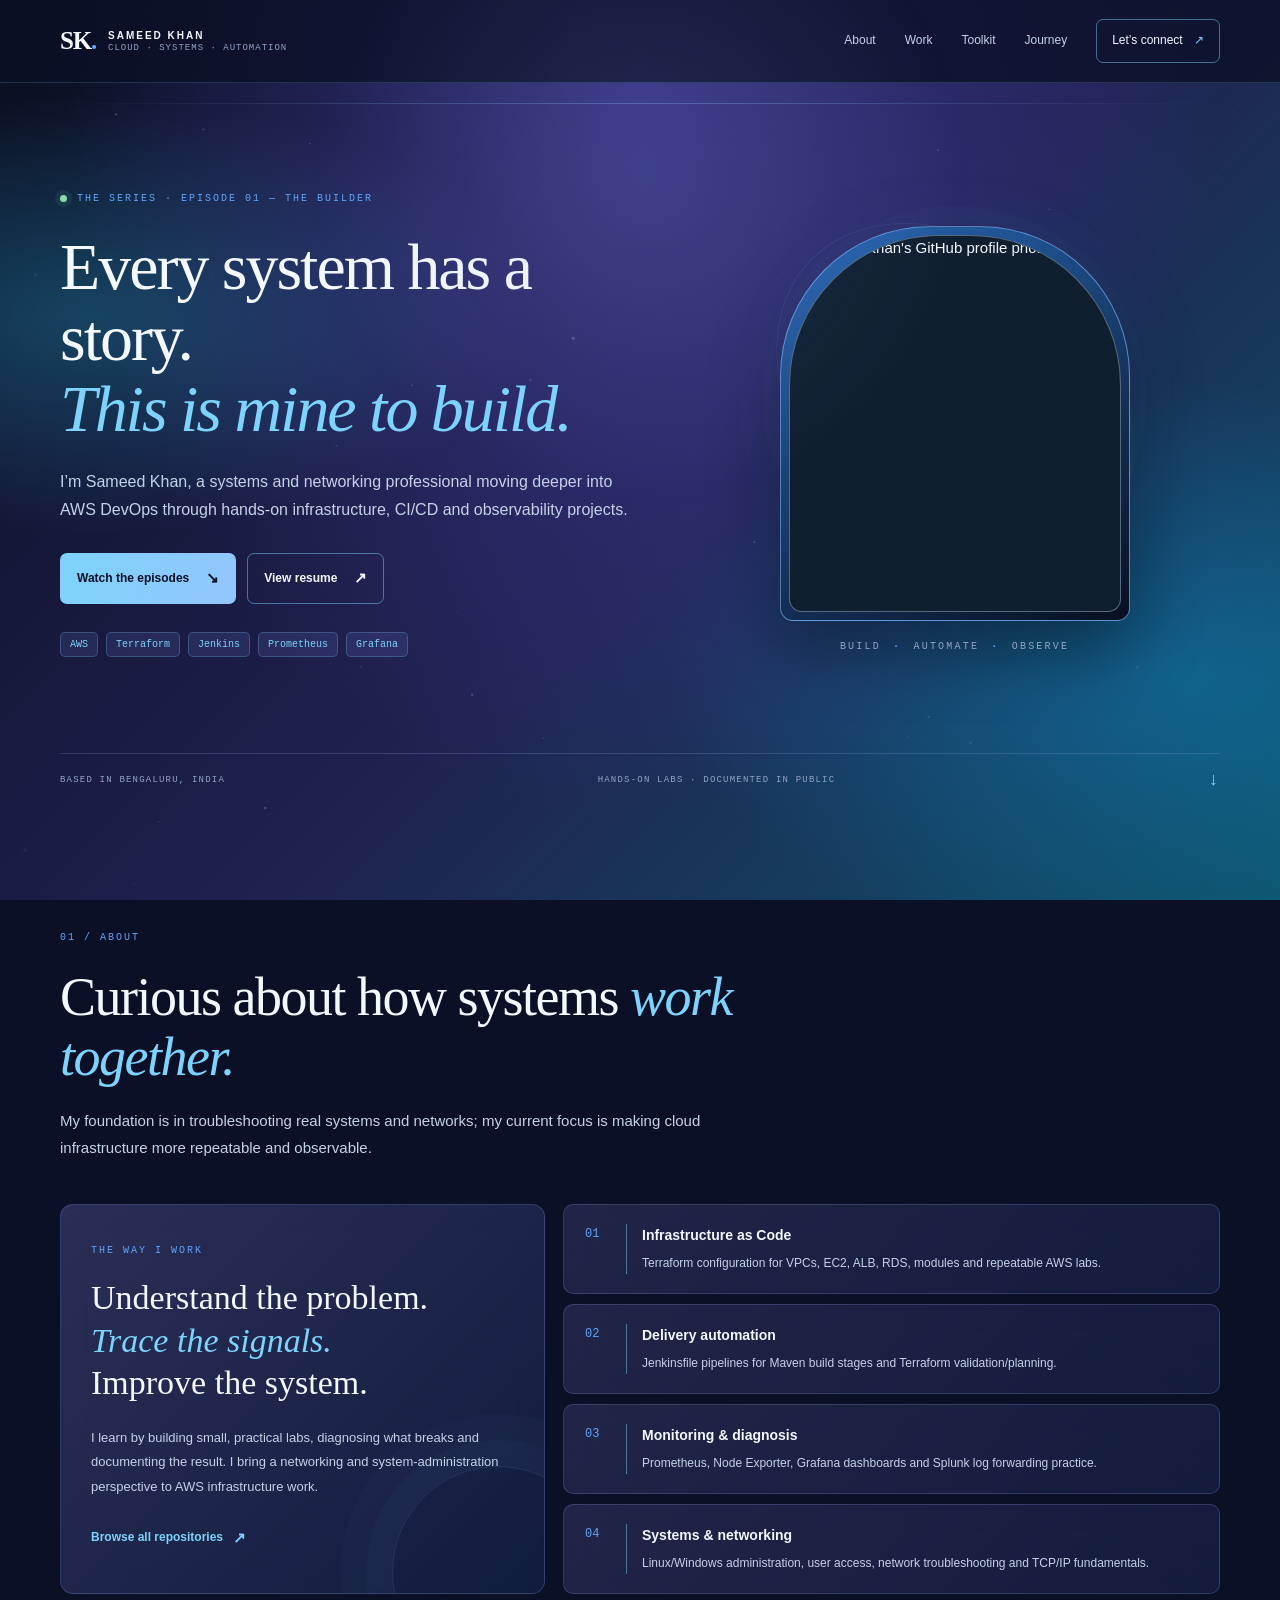
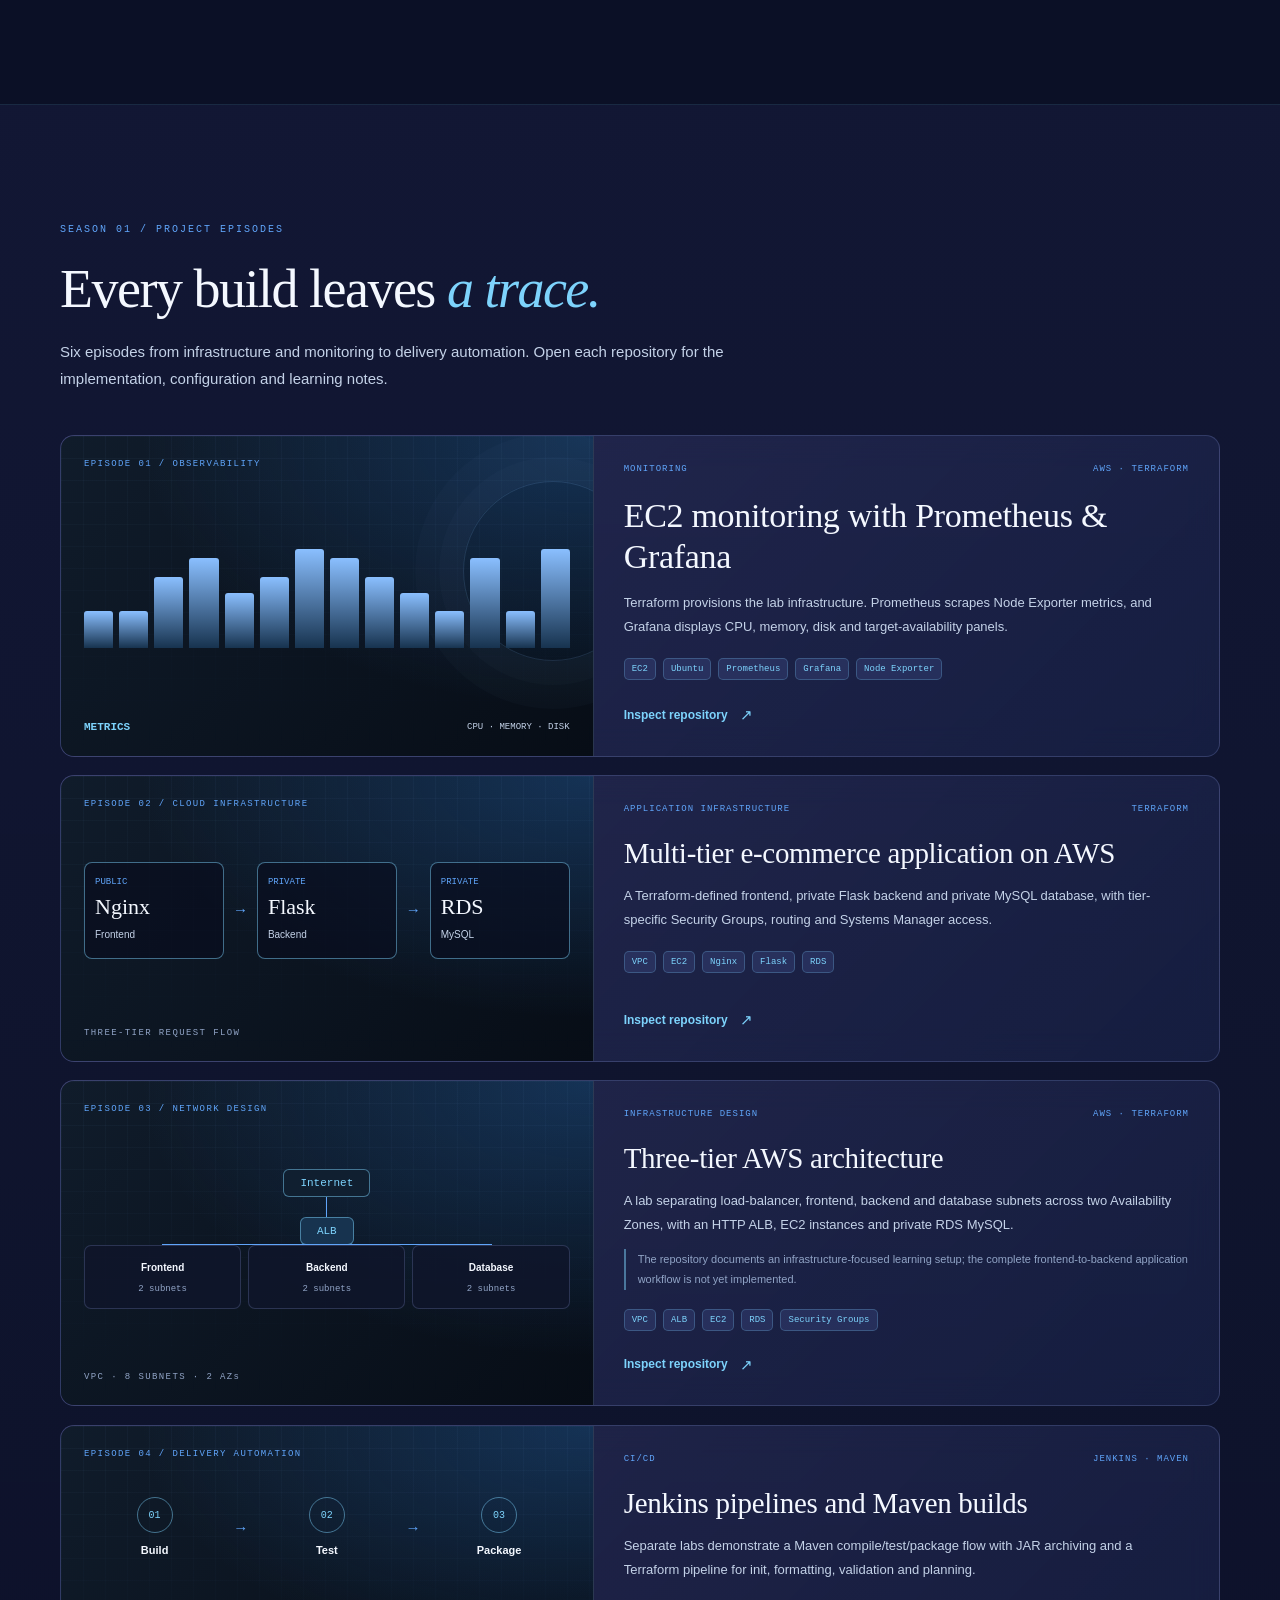
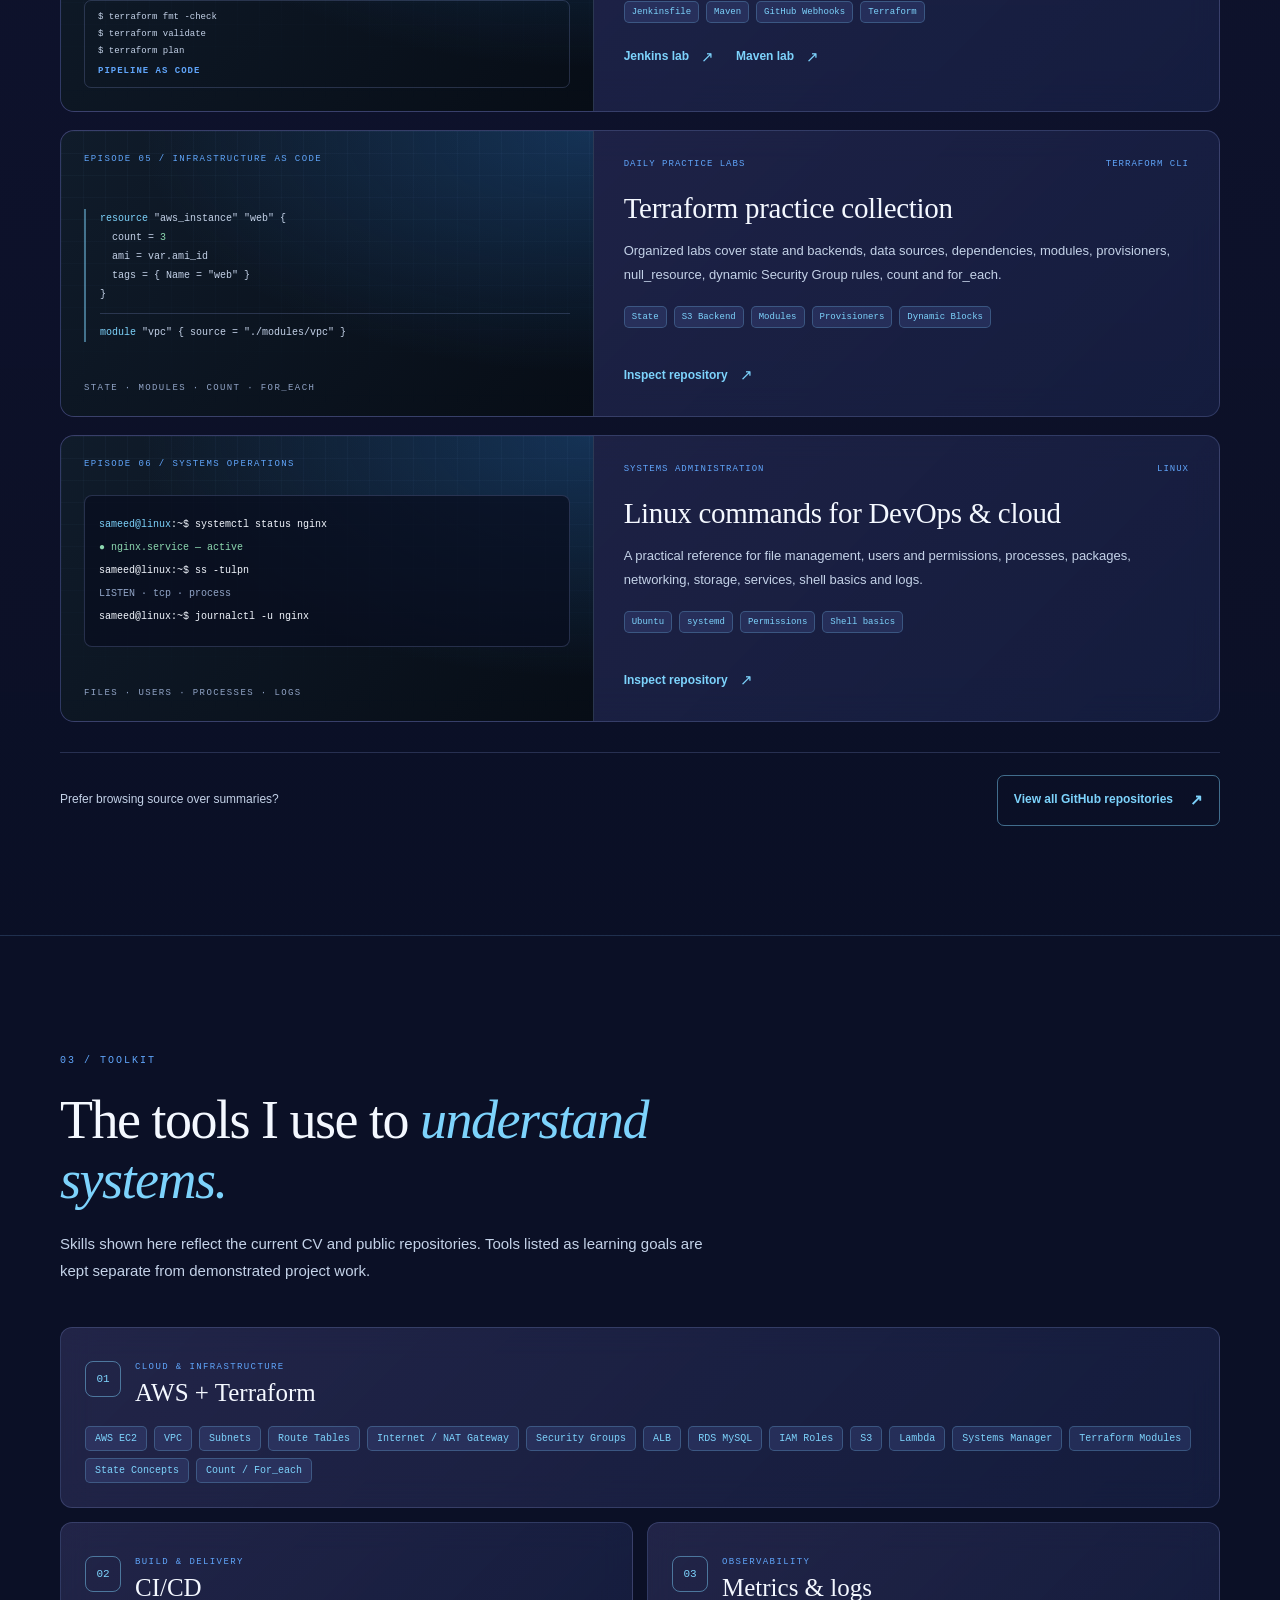
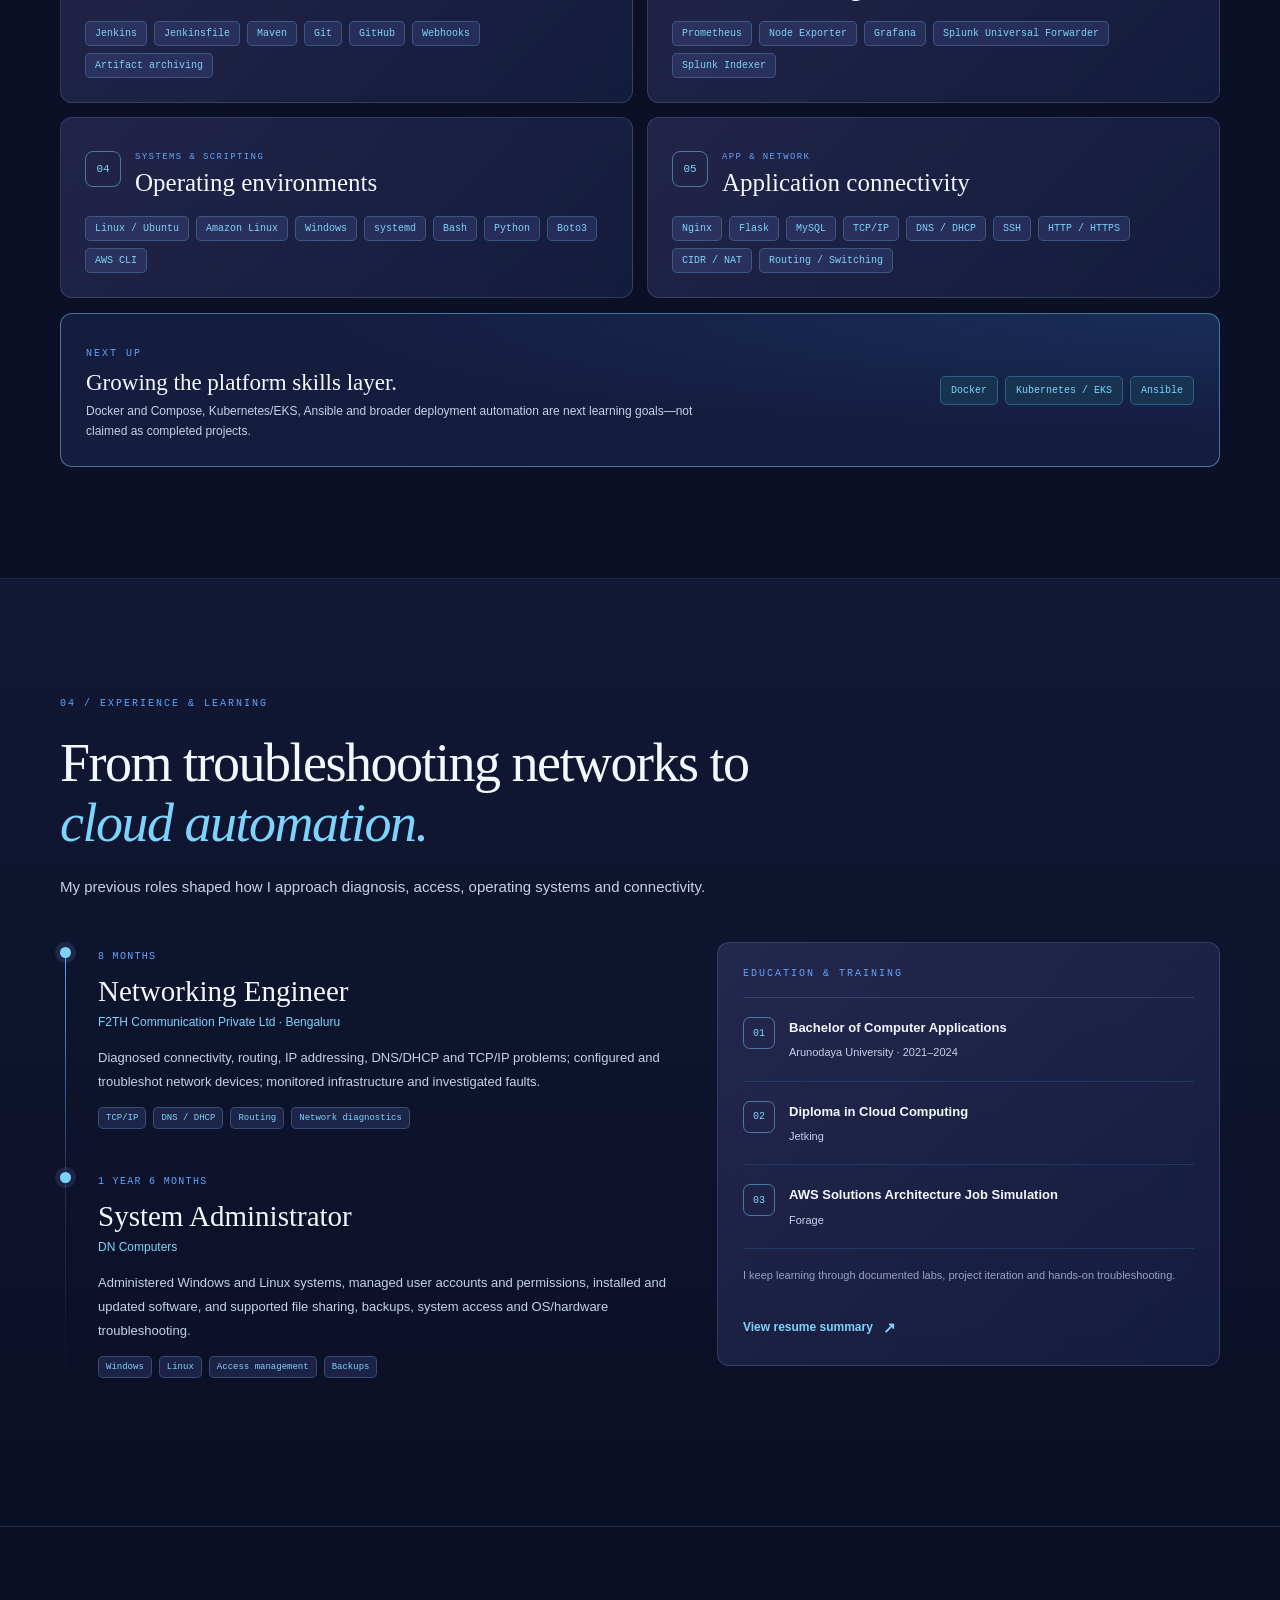
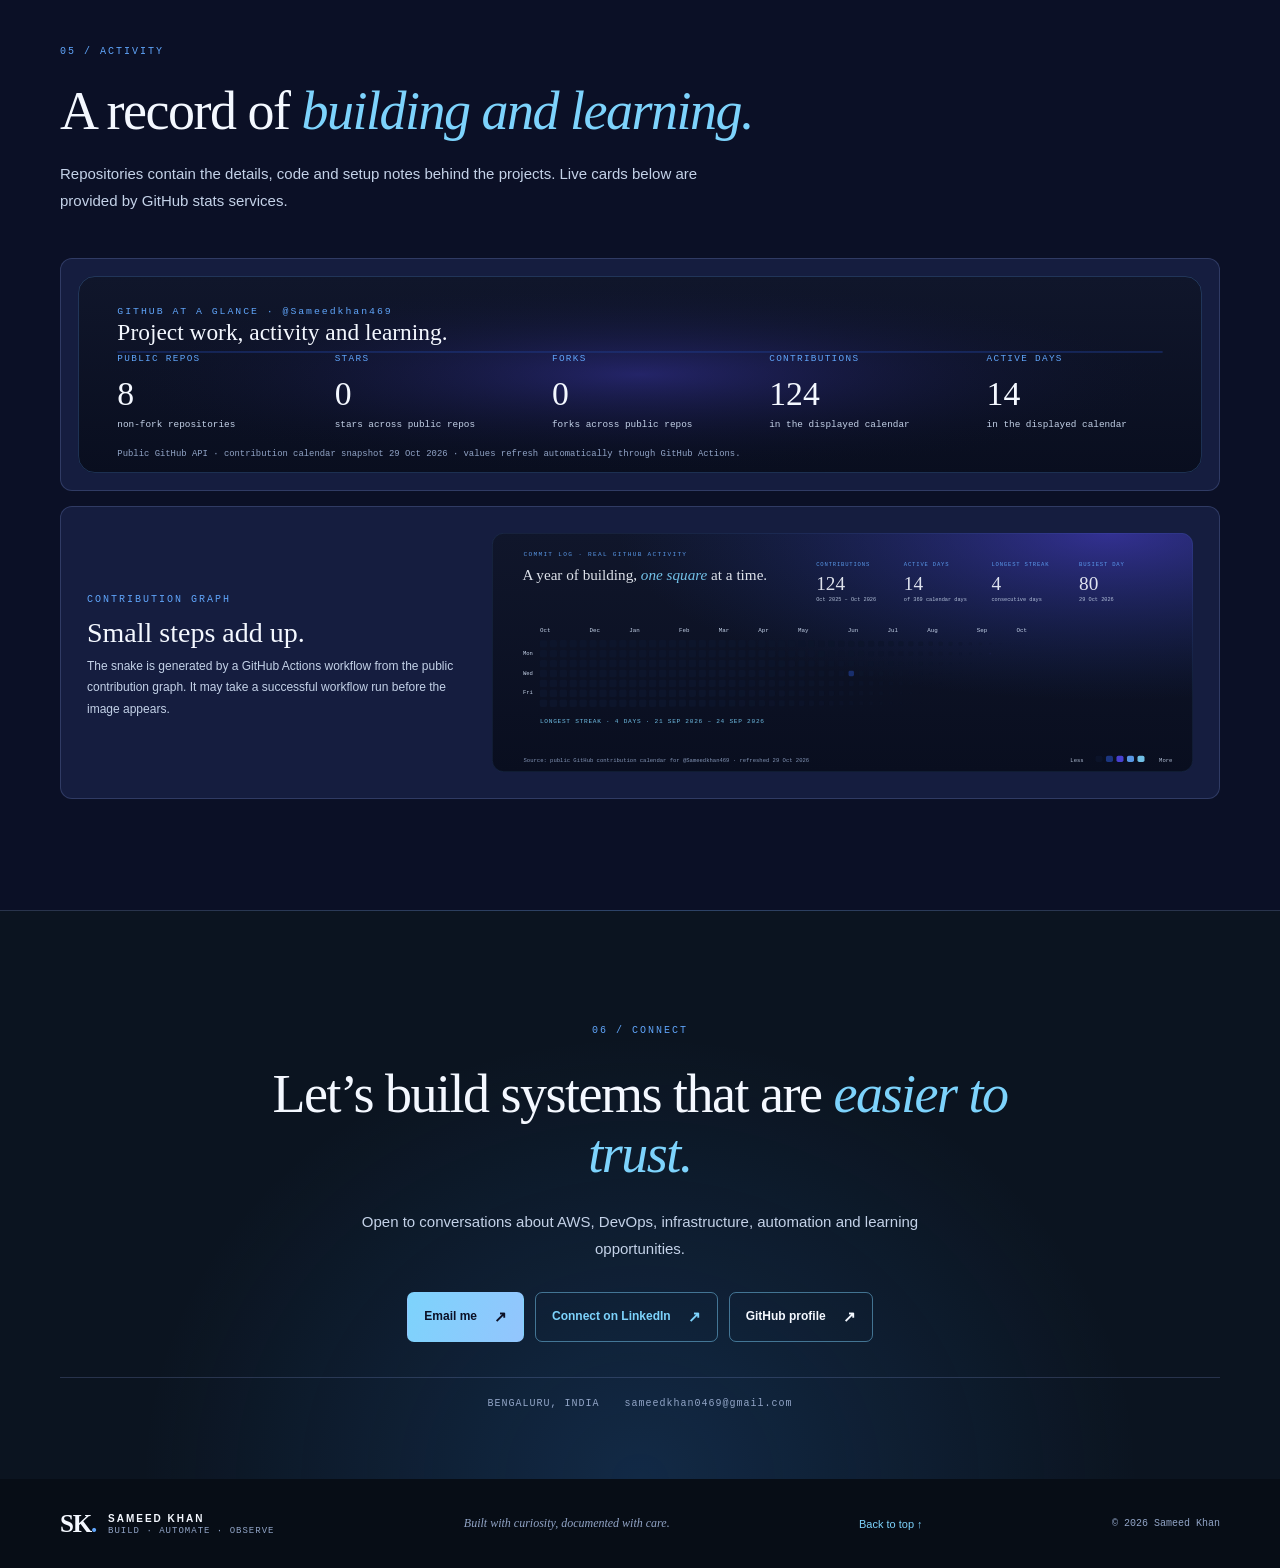
==== commit 6a89d846: "Use high-resolution profile image in portfolio" ====
--- a/site/index.html
+++ b/site/index.html
@@ -7,7 +7,7 @@
   <meta name="robots" content="index, follow, max-image-preview:large">
   <link rel="canonical" href="https://sameedkhan469.github.io/Sameedkhan469/">
   <meta property="og:url" content="https://sameedkhan469.github.io/Sameedkhan469/">
-  <meta property="og:image" content="https://avatars.githubusercontent.com/u/290256359?v=4">
+  <meta property="og:image" content="https://avatars.githubusercontent.com/u/290256359?v=4&amp;s=1024">
   <meta name="twitter:card" content="summary">
   <meta name="description" content="Sameed Khan — AWS DevOps, systems administration and networking. Hands-on work with Terraform, Jenkins, Prometheus, Grafana and AWS infrastructure.">
   <meta property="og:title" content="Sameed Khan | AWS DevOps & Cloud Infrastructure">
@@ -59,7 +59,7 @@
         <div class="portrait-orbit portrait-orbit-one"></div>
         <div class="portrait-orbit portrait-orbit-two"></div>
         <div class="portrait-frame">
-          <img class="profile-photo" src="https://avatars.githubusercontent.com/u/290256359?v=4" alt="Sameed Khan's GitHub profile photo" width="240" height="280" loading="eager" referrerpolicy="no-referrer">
+          <img class="profile-photo" src="https://avatars.githubusercontent.com/u/290256359?v=4&amp;s=1024" alt="Sameed Khan's GitHub profile photo" width="240" height="280" loading="eager" referrerpolicy="no-referrer">
         </div>
         <div class="hero-art-caption">BUILD <b>·</b> AUTOMATE <b>·</b> OBSERVE</div>
       </div>
--- a/site/assets/css/styles.css
+++ b/site/assets/css/styles.css
@@ -1,21 +1,21 @@
-:root{color-scheme:dark;--bg:#070d16;--surface:#0d1825;--surface2:#101f30;--surface3:#1a2b3e;--ink:#f8f0f3;--muted:#b6a3ac;--subtle:#8f737e;--rose:#8abfff;--pink:#c5e5ff;--line:#17334f;--line2:#2e5f89;--serif:Georgia,"Iowan Old Style","Palatino Linotype","Times New Roman",serif;--sans:Inter,-apple-system,BlinkMacSystemFont,"Segoe UI",Arial,sans-serif;--mono:ui-monospace,SFMono-Regular,Consolas,"Liberation Mono",monospace}*{box-sizing:border-box}html{scroll-behavior:smooth;scroll-padding-top:100px}body{margin:0;background:var(--bg);color:var(--ink);font-family:var(--sans);line-height:1.65;font-size:15px;background-image:radial-gradient(ellipse at 75% 0%,rgba(40,110,190,.16),transparent 32rem)}a{color:inherit;text-decoration:none}img{max-width:100%;display:block}button{font:inherit}.container{width:min(1160px,calc(100% - 48px));margin-inline:auto}.skip-link{position:absolute;left:-9999px;top:1rem;background:var(--ink);color:var(--bg);padding:.7rem 1rem;z-index:99}.skip-link:focus{left:1rem}.site-header{position:sticky;top:0;z-index:20;background:rgba(16,7,12,.88);backdrop-filter:blur(18px);border-bottom:1px solid rgba(138,191,255,.15)}.nav-wrap{display:flex;align-items:center;justify-content:space-between;min-height:82px;gap:32px}.brand{display:flex;align-items:center;gap:12px;flex-shrink:0}.brand-mark{font:700 25px var(--serif);letter-spacing:-1.2px;color:var(--ink)}.brand-mark span{color:var(--rose)}.brand-copy{display:grid;line-height:1.4}.brand-copy strong{font-size:10px;letter-spacing:2px}.brand-copy small{color:var(--subtle);font:9px var(--mono);letter-spacing:1px}.nav-links{display:flex;align-items:center;gap:29px;color:var(--muted);font-size:12px}.nav-links a{transition:color .2s ease}.nav-links a:hover,.nav-links a:focus-visible{color:var(--pink)}.nav-links .nav-contact{color:var(--ink);border:1px solid var(--line2);padding:11px 15px;border-radius:7px}.nav-contact span{color:var(--pink);margin-left:8px}.menu-toggle{display:none;background:none;border:1px solid var(--line2);color:var(--ink);border-radius:7px;padding:10px}.menu-toggle span{width:19px;height:1px;background:var(--pink);display:block;margin:5px}.hero{min-height:690px;padding-top:96px;padding-bottom:23px;display:grid;grid-template-columns:1.05fr .95fr;gap:42px;align-items:center;position:relative}.hero-copy{padding-bottom:28px}.eyebrow,.overline,.section-index{font:10px var(--mono);letter-spacing:2px;color:var(--rose)}.eyebrow{display:flex;align-items:center;gap:10px}.pulse-dot{height:7px;width:7px;border-radius:50%;background:#8dd8b0;box-shadow:0 0 0 5px rgba(141,216,176,.08);animation:softpulse 2.5s ease infinite}.hero h1{font:clamp(42px,5.15vw,68px)/1.08 var(--serif);font-weight:400;letter-spacing:-2px;margin:27px 0 23px}.hero h1 em,.section-heading h2 em,.about-statement h3 em,.contact-inner h2 em{font-weight:400;color:var(--pink)}.hero-lede{font-size:16px;line-height:1.8;color:var(--muted);max-width:570px}.hero-actions,.contact-actions{display:flex;flex-wrap:wrap;gap:11px;margin-top:28px}.button{display:inline-flex;align-items:center;justify-content:center;gap:17px;padding:12px 16px;border-radius:7px;font-size:12px;font-weight:650;border:1px solid transparent;transition:transform .2s ease,border-color .2s ease,background .2s ease}.button:hover{transform:translateY(-2px)}.button-primary{background:var(--pink);color:#0d1825}.button-primary:hover{background:#e0f2ff}.button-quiet{color:var(--ink);border-color:var(--line2)}.button-quiet:hover,.button-outline:hover{border-color:var(--pink)}.button-outline{border-color:var(--line2);color:var(--pink);background:transparent}.button span{font-size:15px}.hero-skills{display:flex;gap:8px;flex-wrap:wrap;margin-top:28px}.hero-skills span,.tag-list span,.tool-pills span{border:1px solid var(--line);background:rgba(32,72,115,.28);color:var(--pink);border-radius:5px;font:10px var(--mono);padding:6px 9px}.hero-art{position:relative;min-height:430px;display:grid;place-items:center}.terminal-window{z-index:1;position:relative;width:min(100%,410px);border:1px solid #2e5f89;background:rgba(16,7,12,.96);border-radius:13px;box-shadow:0 35px 90px rgba(0,0,0,.4),0 0 60px rgba(40,110,190,.13);overflow:hidden;transform:rotate(-1.5deg)}.terminal-top{display:flex;align-items:center;gap:12px;padding:15px 17px;border-bottom:1px solid var(--line);font:10px var(--mono);color:var(--subtle)}.terminal-top>b{margin-left:auto;color:#80d4a7;font-size:10px}.window-dots{display:flex;gap:5px}.window-dots i{height:6px;width:6px;border-radius:50%;background:#73b7ff}.window-dots i:nth-child(2){background:#edbd76}.window-dots i:nth-child(3){background:#7dbb91}.terminal-body{padding:27px 24px 23px;font:12px var(--mono)}.terminal-body p{margin:0 0 13px}.prompt{color:var(--pink)}.terminal-muted{color:#8f737e;padding-left:16px}.terminal-spacer{margin-top:25px!important}.mini-chart{display:flex;align-items:flex-end;height:75px;gap:7px;border-bottom:1px solid #17334f;padding:8px 0;margin-top:21px}.mini-chart span{flex:1;border-radius:3px 3px 0 0;background:linear-gradient(to top,#2866a3,#8abfff);height:var(--h,45%);opacity:.85;animation:bar-in .7s ease both}.mini-chart span:nth-child(1){height:35%}.mini-chart span:nth-child(2){height:49%}.mini-chart span:nth-child(3){height:39%}.mini-chart span:nth-child(4){height:63%}.mini-chart span:nth-child(5){height:54%}.mini-chart span:nth-child(6){height:70%}.mini-chart span:nth-child(7){height:61%}.mini-chart span:nth-child(8){height:78%}.mini-chart span:nth-child(9){height:56%}.mini-chart span:nth-child(10){height:66%}.mini-chart span:nth-child(11){height:83%}.mini-chart span:nth-child(12){height:72%}.mini-chart span:nth-child(13){height:87%}.mini-chart span:nth-child(14){height:66%}.mini-chart span:nth-child(15){height:77%}.mini-chart span:nth-child(16){height:92%}.mini-chart span:nth-child(17){height:80%}.mini-chart span:nth-child(18){height:94%}.mini-chart span:nth-child(19){height:75%}.mini-chart span:nth-child(20){height:90%}.terminal-status{display:flex;justify-content:space-between;color:var(--subtle);font-size:9px;margin-top:14px}.terminal-status i{display:inline-block;width:6px;height:6px;border-radius:50%;background:#80d4a7;margin-right:6px}.float-tag{position:absolute;z-index:2;display:flex;align-items:center;gap:10px;border:1px solid var(--line2);background:#101f30;padding:10px 13px;border-radius:8px;box-shadow:0 10px 34px rgba(0,0,0,.3);font-size:11px;color:var(--muted)}.float-tag span{color:var(--pink);font-size:16px}.tag-aws{top:48px;right:-3px}.tag-iac{bottom:67px;left:-4px}.art-orbit{position:absolute;border:1px solid rgba(138,191,255,.16);border-radius:50%;transform:rotate(-22deg)}.orbit-one{width:430px;height:260px}.orbit-two{width:500px;height:330px;transform:rotate(55deg);border-color:rgba(138,191,255,.08)}.hero-art-caption{position:absolute;bottom:7px;right:4px;font:9px var(--mono);letter-spacing:2px;color:var(--subtle)}.hero-art-caption b{color:var(--rose);padding:0 4px}.hero-bottomline{grid-column:1/-1;border-top:1px solid var(--line);padding-top:16px;margin-top:22px;display:flex;justify-content:space-between;align-items:center;font:9px var(--mono);color:var(--subtle);letter-spacing:1.2px}.hero-bottomline a{font-size:18px;color:var(--pink)}.section{padding-top:110px;padding-bottom:110px}.section-alt{background:linear-gradient(180deg,rgba(25,11,18,.75),rgba(25,11,18,.45));border-top:1px solid rgba(138,191,255,.08);border-bottom:1px solid rgba(138,191,255,.08)}.section-heading{max-width:750px;margin-bottom:43px}.section-heading h2,.contact-inner h2{font:clamp(36px,4.3vw,54px)/1.12 var(--serif);font-weight:400;letter-spacing:-1.5px;margin:19px 0}.section-heading p,.contact-inner>p{max-width:670px;color:var(--muted);line-height:1.8}.about-grid{display:grid;grid-template-columns:.85fr 1.15fr;gap:18px}.panel{border:1px solid var(--line);background:linear-gradient(135deg,rgba(32,72,115,.34),rgba(25,11,18,.85));border-radius:13px}.about-statement{padding:30px 30px 32px;position:relative;overflow:hidden}.about-statement:after{content:"";position:absolute;right:-60px;bottom:-85px;width:210px;height:210px;border:1px solid rgba(138,191,255,.13);border-radius:50%;box-shadow:0 0 0 26px rgba(138,191,255,.025),0 0 0 52px rgba(138,191,255,.02)}.about-statement h3{position:relative;z-index:1;font:34px/1.25 var(--serif);font-weight:400;margin:21px 0}.about-statement>p:not(.overline){color:var(--muted);font-size:13px;line-height:1.9;position:relative;z-index:1}.text-link{display:inline-flex;align-items:center;gap:10px;margin-top:13px;color:var(--pink);font-size:12px;font-weight:650;position:relative;z-index:1}.text-link span{font-size:15px}.about-facts{display:grid;gap:10px}.fact-card{display:grid;grid-template-columns:42px 1fr;gap:15px;align-items:start;border:1px solid var(--line);background:rgba(25,11,18,.7);border-radius:10px;padding:19px 21px}.fact-number{font:12px var(--mono);color:var(--rose);border-right:1px solid var(--line2);height:100%;padding-top:3px}.fact-card h3{margin:0 0 6px;font-size:14px;font-weight:650}.fact-card p{margin:0;color:var(--muted);font-size:12px;line-height:1.75}.project-list{display:grid;gap:18px}.project-card{display:grid;grid-template-columns:.85fr 1.15fr;border:1px solid var(--line);background:var(--surface);border-radius:14px;overflow:hidden;transition:border-color .2s ease,transform .2s ease}.project-card:hover{border-color:var(--line2);transform:translateY(-2px)}.project-visual{min-height:285px;position:relative;overflow:hidden;padding:23px;background:radial-gradient(ellipse at top right,rgba(40,110,190,.35),transparent 60%),linear-gradient(135deg,#101c2b,#070d16);border-right:1px solid var(--line);display:flex;flex-direction:column;justify-content:space-between}.project-visual:before{content:"";position:absolute;inset:0;background-image:linear-gradient(rgba(138,191,255,.04) 1px,transparent 1px),linear-gradient(90deg,rgba(138,191,255,.04) 1px,transparent 1px);background-size:22px 22px;mask-image:linear-gradient(180deg,#000,transparent)}.visual-kicker,.visual-foot{font:9px var(--mono);letter-spacing:1.4px;color:var(--rose);position:relative;z-index:1}.visual-foot{color:var(--subtle);padding-top:16px}.visual-bars{display:flex;align-items:flex-end;gap:6px;height:105px;position:relative;z-index:1}.visual-bars i{flex:1;height:35%;background:linear-gradient(0deg,#17334f,#8abfff);border-radius:3px 3px 0 0}.visual-bars i:nth-child(3n){height:67%}.visual-bars i:nth-child(4n){height:85%}.visual-bars i:nth-child(5n){height:52%}.visual-bars i:nth-child(7n){height:94%}.visual-metric{display:flex;justify-content:space-between;align-items:center;gap:10px;color:var(--muted);font:9px var(--mono);position:relative;z-index:1}.visual-metric strong{color:var(--pink);font-size:11px}.visual-ring{position:absolute;width:180px;height:180px;border:1px solid rgba(138,191,255,.15);border-radius:50%;right:-50px;top:45px;box-shadow:0 0 0 24px rgba(138,191,255,.02),0 0 0 48px rgba(138,191,255,.02)}.tier-flow{display:flex;align-items:center;gap:9px;justify-content:space-between;position:relative;z-index:1}.tier-flow>div{display:grid;gap:7px;flex:1;border:1px solid var(--line2);background:rgba(16,7,12,.7);padding:14px 10px;border-radius:8px;min-width:0}.tier-flow small{font:9px var(--mono);color:var(--rose)}.tier-flow strong{font:22px var(--serif);font-weight:400}.tier-flow span{font-size:10px;color:var(--muted)}.tier-flow>i{font-style:normal;color:var(--rose)}.network-map{position:relative;z-index:1;display:grid;justify-items:center;margin-top:8px}.net-node{padding:7px 16px;border:1px solid var(--line2);background:#101f30;border-radius:6px;font:11px var(--mono);color:var(--pink)}.net-accent{background:#17334f}.net-line{height:20px;border-left:1px solid var(--rose)}.net-branches{display:grid;grid-template-columns:repeat(3,1fr);width:100%;gap:7px;position:relative}.net-branches:before{content:"";position:absolute;top:-1px;left:16%;right:16%;height:1px;background:var(--rose)}.net-branches div{padding:14px 5px;border:1px solid var(--line);background:rgba(25,11,18,.85);border-radius:7px;text-align:center;display:grid;gap:7px}.net-branches b{font-size:10px}.net-branches small{font:9px var(--mono);color:var(--subtle)}.pipeline-steps{display:flex;align-items:center;justify-content:space-between;gap:8px;position:relative;z-index:1;margin-top:20px}.pipeline-steps div{display:grid;gap:8px;text-align:center;flex:1}.pipeline-steps i{font:10px var(--mono);font-style:normal;color:var(--pink);border:1px solid var(--line2);height:36px;width:36px;display:grid;place-items:center;border-radius:50%;margin:auto}.pipeline-steps b{font-size:11px}.pipeline-steps>span{color:var(--rose)}.pipeline-terminal{display:grid;gap:7px;border:1px solid var(--line);border-radius:7px;padding:11px 13px;margin-top:22px;position:relative;z-index:1;color:var(--muted);font:9px var(--mono)}.pipeline-terminal b{color:var(--rose);letter-spacing:1px;margin-top:3px}.code-lines{position:relative;z-index:1;margin-top:20px;border-left:2px solid var(--line2);padding-left:14px;font:10px/1.9 var(--mono);color:var(--muted)}.code-lines p{margin:0}.code-lines b{color:var(--pink);font-weight:400}.code-lines em{color:#8dd8b0;font-style:normal}.code-lines hr{border:0;border-top:1px solid var(--line);margin:9px 0}.linux-terminal{position:relative;z-index:1;border:1px solid var(--line);background:rgba(16,7,12,.75);border-radius:8px;padding:15px 14px;font:10px/1.8 var(--mono);overflow-wrap:anywhere}.linux-terminal p{margin:5px 0}.linux-terminal b{color:var(--pink);font-weight:400}.linux-terminal .ok{color:#8dd8b0}.linux-terminal .muted{color:var(--subtle)}.project-content{padding:28px 30px;display:flex;flex-direction:column;align-items:flex-start}.project-topline{width:100%;display:flex;justify-content:space-between;gap:10px;font:9px var(--mono);letter-spacing:1px;color:var(--rose)}.project-content h3{font:29px/1.2 var(--serif);font-weight:400;letter-spacing:-.3px;margin:22px 0 13px}.project-content>p{margin:0;color:var(--muted);font-size:13px;line-height:1.85}.project-content .project-caveat{font-size:11px;color:var(--subtle);border-left:2px solid var(--line2);padding-left:12px;margin-top:12px}.tag-list{display:flex;flex-wrap:wrap;gap:7px;margin-top:19px}.tag-list span{font-size:9px;padding:5px 7px}.project-link{display:inline-flex;gap:12px;align-items:center;margin-top:auto;padding-top:22px;font-size:12px;color:var(--pink);font-weight:650}.project-link b{font-size:15px;font-weight:400}.project-links-inline{display:flex;gap:22px;flex-wrap:wrap}.projects-footer{display:flex;justify-content:space-between;align-items:center;gap:20px;margin-top:30px;border-top:1px solid var(--line);padding-top:22px}.projects-footer p{color:var(--muted);font-size:12px}.toolkit-grid{display:grid;grid-template-columns:repeat(2,minmax(0,1fr));gap:14px}.toolkit-card{border:1px solid var(--line);background:linear-gradient(135deg,rgba(25,11,18,.95),rgba(16,7,12,.95));border-radius:12px;padding:24px}.toolkit-wide{grid-column:1/-1}.toolkit-heading{display:flex;gap:14px;align-items:center;margin-bottom:19px}.tool-number{display:grid;place-items:center;height:36px;width:36px;border:1px solid var(--line2);border-radius:8px;color:var(--pink);font:11px var(--mono)}.toolkit-heading .overline{font-size:9px;letter-spacing:1.4px}.toolkit-heading h3{font:25px var(--serif);font-weight:400;margin:2px 0 0}.tool-pills{display:flex;flex-wrap:wrap;gap:7px}.tool-pills span{font-size:10px;background:rgba(32,72,115,.18)}.learning-strip{display:flex;justify-content:space-between;align-items:center;gap:24px;margin-top:16px;padding:25px;border:1px solid var(--line2);border-radius:12px;background:radial-gradient(ellipse at top right,rgba(40,110,190,.2),transparent 55%),var(--surface)}.learning-strip h3{font:23px var(--serif);font-weight:400;margin:6px 0}.learning-strip p{color:var(--muted);font-size:12px;max-width:620px;margin:0}.learning-tags{display:flex;gap:7px;flex-wrap:wrap;justify-content:flex-end}.learning-tags span{background:#17334f;border:1px solid #2e5f89;border-radius:5px;padding:8px 10px;font:10px var(--mono);color:var(--pink)}.journey-grid{display:grid;grid-template-columns:1.1fr .9fr;gap:42px}.timeline{position:relative;padding-left:24px}.timeline:before{content:"";position:absolute;top:7px;bottom:20px;left:5px;width:1px;background:linear-gradient(var(--rose),var(--line),transparent)}.timeline-item{position:relative;padding:0 0 38px 14px}.timeline-dot{position:absolute;left:-24px;top:5px;width:11px;height:11px;border-radius:50%;background:var(--pink);box-shadow:0 0 0 5px rgba(138,191,255,.12)}.timeline-period{font:10px var(--mono);letter-spacing:1.3px;color:var(--rose)}.timeline-item h3{font:29px var(--serif);font-weight:400;margin:8px 0 0}.timeline-org{color:var(--pink)!important;font-size:12px!important;margin-top:3px!important}.timeline-item p{font-size:13px;color:var(--muted);line-height:1.85}.timeline-item .tag-list{margin-top:13px}.education-panel{align-self:start;border:1px solid var(--line);background:var(--surface);padding:25px;border-radius:12px}.education-panel>.overline{display:block;padding-bottom:18px;border-bottom:1px solid var(--line)}.education-item{display:grid;grid-template-columns:33px 1fr;gap:13px;padding:19px 0;border-bottom:1px solid rgba(32,72,115,.7)}.edu-icon{display:grid;place-items:center;border-radius:7px;width:32px;height:32px;border:1px solid var(--line2);color:var(--pink);font:10px var(--mono)}.education-item h3{font-size:13px;margin:0 0 5px}.education-item p{color:var(--muted);font-size:11px;margin:0;line-height:1.65}.education-note{color:var(--subtle);font-size:11px;line-height:1.8;margin:17px 0}.stats-grid{display:grid;grid-template-columns:1fr 1fr;gap:16px}.stats-card{min-width:0;border:1px solid var(--line);background:var(--surface);padding:17px;border-radius:12px;display:flex;align-items:center;justify-content:center;overflow:hidden}.stats-card img{width:100%;max-height:195px;object-fit:contain}.contribution-panel{display:grid;grid-template-columns:.7fr 1.3fr;align-items:center;gap:28px;border:1px solid var(--line);background:var(--surface);padding:26px;border-radius:12px;margin-top:16px;min-height:160px}.contribution-panel h3{font:28px var(--serif);font-weight:400;margin:7px 0}.contribution-panel p{font-size:12px;line-height:1.8;color:var(--muted);margin:0}.contribution-panel img{width:100%;min-width:0}.contact-section{padding:105px 0 70px;background:radial-gradient(ellipse at 50% 100%,rgba(40,110,190,.24),transparent 55%),#0b1420;border-top:1px solid var(--line)}.contact-inner{text-align:center}.contact-inner h2{max-width:790px;margin:23px auto}.contact-inner>p{margin:0 auto;max-width:590px}.contact-actions{justify-content:center;margin-top:30px}.contact-details{display:flex;justify-content:center;gap:25px;flex-wrap:wrap;margin-top:35px;padding-top:20px;border-top:1px solid var(--line);color:var(--subtle);font:10px var(--mono);letter-spacing:1px}.site-footer{background:#070d16}.footer-inner{display:flex;align-items:center;justify-content:space-between;gap:22px;padding:25px 0;flex-wrap:wrap}.footer-inner>p{font:12px var(--serif);font-style:italic;color:var(--subtle)}.back-top{color:var(--pink);font-size:11px}.copyright{color:var(--subtle);font:10px var(--mono)}.reveal{opacity:0;transform:translateY(14px);transition:opacity .7s ease,transform .7s cubic-bezier(.16,1,.3,1)}.reveal.is-visible{opacity:1;transform:none}@keyframes softpulse{0%,100%{opacity:1}50%{opacity:.4}}@keyframes bar-in{from{transform:scaleY(.1);transform-origin:bottom}to{transform:scaleY(1);transform-origin:bottom}}@media(prefers-reduced-motion:reduce){html{scroll-behavior:auto}*,*:before,*:after{animation-duration:.01ms!important;animation-iteration-count:1!important;transition-duration:.01ms!important}.reveal{opacity:1;transform:none}}@media(min-width:1100px){.project-feature .project-visual{min-height:320px}.project-feature .project-content h3{font-size:34px}}@media(max-width:900px){.hero{padding-top:70px;grid-template-columns:1fr;gap:20px;min-height:auto}.hero-copy{padding-bottom:0}.hero h1{max-width:720px}.hero-art{min-height:400px}.hero-bottomline{margin-top:20px}.about-grid,.journey-grid{grid-template-columns:1fr}.project-card{grid-template-columns:1fr}.project-visual{min-height:260px;border-right:0;border-bottom:1px solid var(--line)}.project-content h3{font-size:28px}.contribution-panel{grid-template-columns:1fr}.learning-strip{align-items:flex-start;flex-direction:column}.learning-tags{justify-content:flex-start}.section{padding-top:85px;padding-bottom:85px}}@media(max-width:660px){.container{width:min(100% - 30px,1160px)}.nav-wrap{min-height:70px}.menu-toggle{display:block}.nav-links{display:none;position:absolute;top:69px;left:0;right:0;padding:18px 20px 22px;background:#0b1420;border-bottom:1px solid var(--line);flex-direction:column;align-items:stretch;gap:0}.nav-links.is-open{display:flex}.nav-links a{padding:13px 5px;border-bottom:1px solid rgba(32,72,115,.55)}.nav-links .nav-contact{margin-top:12px;text-align:center;border:1px solid var(--line2)}.brand-copy strong{font-size:9px}.brand-copy small{font-size:8px}.hero{padding-top:55px}.hero h1{font-size:43px;letter-spacing:-1.4px}.hero-lede{font-size:14px}.hero-art{min-height:330px}.terminal-window{width:calc(100% - 20px)}.terminal-body{padding:20px}.tag-aws{right:-2px;top:20px}.tag-iac{left:0;bottom:40px}.float-tag{font-size:10px;padding:8px 10px}.hero-bottomline{font-size:8px;line-height:1.6;gap:12px}.hero-bottomline span:nth-child(2){display:none}.section-heading h2,.contact-inner h2{font-size:37px}.about-statement{padding:25px 22px}.about-statement h3{font-size:30px}.fact-card{padding:16px}.project-visual{min-height:240px;padding:18px}.project-content{padding:23px 20px}.project-content h3{font-size:26px}.project-topline{font-size:8px}.tier-flow{gap:5px}.tier-flow>div{padding:10px 6px}.tier-flow strong{font-size:18px}.tier-flow span{font-size:9px}.net-branches b{font-size:9px}.toolkit-grid{grid-template-columns:1fr}.toolkit-wide{grid-column:auto}.toolkit-card{padding:19px}.learning-strip{padding:20px}.timeline-item h3{font-size:25px}.education-panel{padding:20px}.stats-grid{grid-template-columns:1fr}.stats-card img{max-height:none}.contribution-panel{padding:20px}.contact-section{padding-top:80px}.contact-actions{flex-direction:column;align-items:stretch}.contact-actions .button{width:100%}.contact-details{flex-direction:column;gap:8px}.footer-inner{justify-content:center;text-align:center}.footer-brand{width:100%;justify-content:center}.footer-inner>p{width:100%;margin:0}.copyright{width:100%}}
+:root{color-scheme:dark;--bg:#070d16;--surface:#0d1825;--surface2:#101f30;--surface3:#1a2b3e;--ink:#F4F8FF;--muted:#C4D2E8;--subtle:#91A4C6;--rose:#8abfff;--cyan:#c5e5ff;--line:#17334f;--line2:#2e5f89;--serif:Georgia,"Iowan Old Style","Palatino Linotype","Times New Roman",serif;--sans:Inter,-apple-system,BlinkMacSystemFont,"Segoe UI",Arial,sans-serif;--mono:ui-monospace,SFMono-Regular,Consolas,"Liberation Mono",monospace}*{box-sizing:border-box}html{scroll-behavior:smooth;scroll-padding-top:100px}body{margin:0;background:var(--bg);color:var(--ink);font-family:var(--sans);line-height:1.65;font-size:15px;background-image:radial-gradient(ellipse at 75% 0%,rgba(40,110,190,.16),transparent 32rem)}a{color:inherit;text-decoration:none}img{max-width:100%;display:block}button{font:inherit}.container{width:min(1160px,calc(100% - 48px));margin-inline:auto}.skip-link{position:absolute;left:-9999px;top:1rem;background:var(--ink);color:var(--bg);padding:.7rem 1rem;z-index:99}.skip-link:focus{left:1rem}.site-header{position:sticky;top:0;z-index:20;background:rgba(9,14,31,.88);backdrop-filter:blur(18px);border-bottom:1px solid rgba(138,191,255,.15)}.nav-wrap{display:flex;align-items:center;justify-content:space-between;min-height:82px;gap:32px}.brand{display:flex;align-items:center;gap:12px;flex-shrink:0}.brand-mark{font:700 25px var(--serif);letter-spacing:-1.2px;color:var(--ink)}.brand-mark span{color:var(--rose)}.brand-copy{display:grid;line-height:1.4}.brand-copy strong{font-size:10px;letter-spacing:2px}.brand-copy small{color:var(--subtle);font:9px var(--mono);letter-spacing:1px}.nav-links{display:flex;align-items:center;gap:29px;color:var(--muted);font-size:12px}.nav-links a{transition:color .2s ease}.nav-links a:hover,.nav-links a:focus-visible{color:var(--cyan)}.nav-links .nav-contact{color:var(--ink);border:1px solid var(--line2);padding:11px 15px;border-radius:7px}.nav-contact span{color:var(--cyan);margin-left:8px}.menu-toggle{display:none;background:none;border:1px solid var(--line2);color:var(--ink);border-radius:7px;padding:10px}.menu-toggle span{width:19px;height:1px;background:var(--cyan);display:block;margin:5px}.hero{min-height:690px;padding-top:96px;padding-bottom:23px;display:grid;grid-template-columns:1.05fr .95fr;gap:42px;align-items:center;position:relative}.hero-copy{padding-bottom:28px}.eyebrow,.overline,.section-index{font:10px var(--mono);letter-spacing:2px;color:var(--rose)}.eyebrow{display:flex;align-items:center;gap:10px}.pulse-dot{height:7px;width:7px;border-radius:50%;background:#8dd8b0;box-shadow:0 0 0 5px rgba(141,216,176,.08);animation:softpulse 2.5s ease infinite}.hero h1{font:clamp(42px,5.15vw,68px)/1.08 var(--serif);font-weight:400;letter-spacing:-2px;margin:27px 0 23px}.hero h1 em,.section-heading h2 em,.about-statement h3 em,.contact-inner h2 em{font-weight:400;color:var(--cyan)}.hero-lede{font-size:16px;line-height:1.8;color:var(--muted);max-width:570px}.hero-actions,.contact-actions{display:flex;flex-wrap:wrap;gap:11px;margin-top:28px}.button{display:inline-flex;align-items:center;justify-content:center;gap:17px;padding:12px 16px;border-radius:7px;font-size:12px;font-weight:650;border:1px solid transparent;transition:transform .2s ease,border-color .2s ease,background .2s ease}.button:hover{transform:translateY(-2px)}.button-primary{background:var(--cyan);color:#0d1825}.button-primary:hover{background:#e0f2ff}.button-quiet{color:var(--ink);border-color:var(--line2)}.button-quiet:hover,.button-outline:hover{border-color:var(--cyan)}.button-outline{border-color:var(--line2);color:var(--cyan);background:transparent}.button span{font-size:15px}.hero-skills{display:flex;gap:8px;flex-wrap:wrap;margin-top:28px}.hero-skills span,.tag-list span,.tool-pills span{border:1px solid var(--line);background:rgba(32,72,115,.28);color:var(--cyan);border-radius:5px;font:10px var(--mono);padding:6px 9px}.hero-art{position:relative;min-height:430px;display:grid;place-items:center}.terminal-window{z-index:1;position:relative;width:min(100%,410px);border:1px solid #2e5f89;background:rgba(9,14,31,.96);border-radius:13px;box-shadow:0 35px 90px rgba(0,0,0,.4),0 0 60px rgba(40,110,190,.13);overflow:hidden;transform:rotate(-1.5deg)}.terminal-top{display:flex;align-items:center;gap:12px;padding:15px 17px;border-bottom:1px solid var(--line);font:10px var(--mono);color:var(--subtle)}.terminal-top>b{margin-left:auto;color:#80d4a7;font-size:10px}.window-dots{display:flex;gap:5px}.window-dots i{height:6px;width:6px;border-radius:50%;background:#73b7ff}.window-dots i:nth-child(2){background:#7DD3FC}.window-dots i:nth-child(3){background:#7dbb91}.terminal-body{padding:27px 24px 23px;font:12px var(--mono)}.terminal-body p{margin:0 0 13px}.prompt{color:var(--cyan)}.terminal-muted{color:#91A4C6;padding-left:16px}.terminal-spacer{margin-top:25px!important}.mini-chart{display:flex;align-items:flex-end;height:75px;gap:7px;border-bottom:1px solid #17334f;padding:8px 0;margin-top:21px}.mini-chart span{flex:1;border-radius:3px 3px 0 0;background:linear-gradient(to top,#2866a3,#8abfff);height:var(--h,45%);opacity:.85;animation:bar-in .7s ease both}.mini-chart span:nth-child(1){height:35%}.mini-chart span:nth-child(2){height:49%}.mini-chart span:nth-child(3){height:39%}.mini-chart span:nth-child(4){height:63%}.mini-chart span:nth-child(5){height:54%}.mini-chart span:nth-child(6){height:70%}.mini-chart span:nth-child(7){height:61%}.mini-chart span:nth-child(8){height:78%}.mini-chart span:nth-child(9){height:56%}.mini-chart span:nth-child(10){height:66%}.mini-chart span:nth-child(11){height:83%}.mini-chart span:nth-child(12){height:72%}.mini-chart span:nth-child(13){height:87%}.mini-chart span:nth-child(14){height:66%}.mini-chart span:nth-child(15){height:77%}.mini-chart span:nth-child(16){height:92%}.mini-chart span:nth-child(17){height:80%}.mini-chart span:nth-child(18){height:94%}.mini-chart span:nth-child(19){height:75%}.mini-chart span:nth-child(20){height:90%}.terminal-status{display:flex;justify-content:space-between;color:var(--subtle);font-size:9px;margin-top:14px}.terminal-status i{display:inline-block;width:6px;height:6px;border-radius:50%;background:#80d4a7;margin-right:6px}.float-tag{position:absolute;z-index:2;display:flex;align-items:center;gap:10px;border:1px solid var(--line2);background:#101f30;padding:10px 13px;border-radius:8px;box-shadow:0 10px 34px rgba(0,0,0,.3);font-size:11px;color:var(--muted)}.float-tag span{color:var(--cyan);font-size:16px}.tag-aws{top:48px;right:-3px}.tag-iac{bottom:67px;left:-4px}.art-orbit{position:absolute;border:1px solid rgba(138,191,255,.16);border-radius:50%;transform:rotate(-22deg)}.orbit-one{width:430px;height:260px}.orbit-two{width:500px;height:330px;transform:rotate(55deg);border-color:rgba(138,191,255,.08)}.hero-art-caption{position:absolute;bottom:7px;right:4px;font:9px var(--mono);letter-spacing:2px;color:var(--subtle)}.hero-art-caption b{color:var(--rose);padding:0 4px}.hero-bottomline{grid-column:1/-1;border-top:1px solid var(--line);padding-top:16px;margin-top:22px;display:flex;justify-content:space-between;align-items:center;font:9px var(--mono);color:var(--subtle);letter-spacing:1.2px}.hero-bottomline a{font-size:18px;color:var(--cyan)}.section{padding-top:110px;padding-bottom:110px}.section-alt{background:linear-gradient(180deg,rgba(16,22,43,.75),rgba(16,22,43,.45));border-top:1px solid rgba(138,191,255,.08);border-bottom:1px solid rgba(138,191,255,.08)}.section-heading{max-width:750px;margin-bottom:43px}.section-heading h2,.contact-inner h2{font:clamp(36px,4.3vw,54px)/1.12 var(--serif);font-weight:400;letter-spacing:-1.5px;margin:19px 0}.section-heading p,.contact-inner>p{max-width:670px;color:var(--muted);line-height:1.8}.about-grid{display:grid;grid-template-columns:.85fr 1.15fr;gap:18px}.panel{border:1px solid var(--line);background:linear-gradient(135deg,rgba(32,72,115,.34),rgba(16,22,43,.85));border-radius:13px}.about-statement{padding:30px 30px 32px;position:relative;overflow:hidden}.about-statement:after{content:"";position:absolute;right:-60px;bottom:-85px;width:210px;height:210px;border:1px solid rgba(138,191,255,.13);border-radius:50%;box-shadow:0 0 0 26px rgba(138,191,255,.025),0 0 0 52px rgba(138,191,255,.02)}.about-statement h3{position:relative;z-index:1;font:34px/1.25 var(--serif);font-weight:400;margin:21px 0}.about-statement>p:not(.overline){color:var(--muted);font-size:13px;line-height:1.9;position:relative;z-index:1}.text-link{display:inline-flex;align-items:center;gap:10px;margin-top:13px;color:var(--cyan);font-size:12px;font-weight:650;position:relative;z-index:1}.text-link span{font-size:15px}.about-facts{display:grid;gap:10px}.fact-card{display:grid;grid-template-columns:42px 1fr;gap:15px;align-items:start;border:1px solid var(--line);background:rgba(16,22,43,.7);border-radius:10px;padding:19px 21px}.fact-number{font:12px var(--mono);color:var(--rose);border-right:1px solid var(--line2);height:100%;padding-top:3px}.fact-card h3{margin:0 0 6px;font-size:14px;font-weight:650}.fact-card p{margin:0;color:var(--muted);font-size:12px;line-height:1.75}.project-list{display:grid;gap:18px}.project-card{display:grid;grid-template-columns:.85fr 1.15fr;border:1px solid var(--line);background:var(--surface);border-radius:14px;overflow:hidden;transition:border-color .2s ease,transform .2s ease}.project-card:hover{border-color:var(--line2);transform:translateY(-2px)}.project-visual{min-height:285px;position:relative;overflow:hidden;padding:23px;background:radial-gradient(ellipse at top right,rgba(40,110,190,.35),transparent 60%),linear-gradient(135deg,#101c2b,#070d16);border-right:1px solid var(--line);display:flex;flex-direction:column;justify-content:space-between}.project-visual:before{content:"";position:absolute;inset:0;background-image:linear-gradient(rgba(138,191,255,.04) 1px,transparent 1px),linear-gradient(90deg,rgba(138,191,255,.04) 1px,transparent 1px);background-size:22px 22px;mask-image:linear-gradient(180deg,#000,transparent)}.visual-kicker,.visual-foot{font:9px var(--mono);letter-spacing:1.4px;color:var(--rose);position:relative;z-index:1}.visual-foot{color:var(--subtle);padding-top:16px}.visual-bars{display:flex;align-items:flex-end;gap:6px;height:105px;position:relative;z-index:1}.visual-bars i{flex:1;height:35%;background:linear-gradient(0deg,#17334f,#8abfff);border-radius:3px 3px 0 0}.visual-bars i:nth-child(3n){height:67%}.visual-bars i:nth-child(4n){height:85%}.visual-bars i:nth-child(5n){height:52%}.visual-bars i:nth-child(7n){height:94%}.visual-metric{display:flex;justify-content:space-between;align-items:center;gap:10px;color:var(--muted);font:9px var(--mono);position:relative;z-index:1}.visual-metric strong{color:var(--cyan);font-size:11px}.visual-ring{position:absolute;width:180px;height:180px;border:1px solid rgba(138,191,255,.15);border-radius:50%;right:-50px;top:45px;box-shadow:0 0 0 24px rgba(138,191,255,.02),0 0 0 48px rgba(138,191,255,.02)}.tier-flow{display:flex;align-items:center;gap:9px;justify-content:space-between;position:relative;z-index:1}.tier-flow>div{display:grid;gap:7px;flex:1;border:1px solid var(--line2);background:rgba(9,14,31,.7);padding:14px 10px;border-radius:8px;min-width:0}.tier-flow small{font:9px var(--mono);color:var(--rose)}.tier-flow strong{font:22px var(--serif);font-weight:400}.tier-flow span{font-size:10px;color:var(--muted)}.tier-flow>i{font-style:normal;color:var(--rose)}.network-map{position:relative;z-index:1;display:grid;justify-items:center;margin-top:8px}.net-node{padding:7px 16px;border:1px solid var(--line2);background:#101f30;border-radius:6px;font:11px var(--mono);color:var(--cyan)}.net-accent{background:#17334f}.net-line{height:20px;border-left:1px solid var(--rose)}.net-branches{display:grid;grid-template-columns:repeat(3,1fr);width:100%;gap:7px;position:relative}.net-branches:before{content:"";position:absolute;top:-1px;left:16%;right:16%;height:1px;background:var(--rose)}.net-branches div{padding:14px 5px;border:1px solid var(--line);background:rgba(16,22,43,.85);border-radius:7px;text-align:center;display:grid;gap:7px}.net-branches b{font-size:10px}.net-branches small{font:9px var(--mono);color:var(--subtle)}.pipeline-steps{display:flex;align-items:center;justify-content:space-between;gap:8px;position:relative;z-index:1;margin-top:20px}.pipeline-steps div{display:grid;gap:8px;text-align:center;flex:1}.pipeline-steps i{font:10px var(--mono);font-style:normal;color:var(--cyan);border:1px solid var(--line2);height:36px;width:36px;display:grid;place-items:center;border-radius:50%;margin:auto}.pipeline-steps b{font-size:11px}.pipeline-steps>span{color:var(--rose)}.pipeline-terminal{display:grid;gap:7px;border:1px solid var(--line);border-radius:7px;padding:11px 13px;margin-top:22px;position:relative;z-index:1;color:var(--muted);font:9px var(--mono)}.pipeline-terminal b{color:var(--rose);letter-spacing:1px;margin-top:3px}.code-lines{position:relative;z-index:1;margin-top:20px;border-left:2px solid var(--line2);padding-left:14px;font:10px/1.9 var(--mono);color:var(--muted)}.code-lines p{margin:0}.code-lines b{color:var(--cyan);font-weight:400}.code-lines em{color:#8dd8b0;font-style:normal}.code-lines hr{border:0;border-top:1px solid var(--line);margin:9px 0}.linux-terminal{position:relative;z-index:1;border:1px solid var(--line);background:rgba(9,14,31,.75);border-radius:8px;padding:15px 14px;font:10px/1.8 var(--mono);overflow-wrap:anywhere}.linux-terminal p{margin:5px 0}.linux-terminal b{color:var(--cyan);font-weight:400}.linux-terminal .ok{color:#8dd8b0}.linux-terminal .muted{color:var(--subtle)}.project-content{padding:28px 30px;display:flex;flex-direction:column;align-items:flex-start}.project-topline{width:100%;display:flex;justify-content:space-between;gap:10px;font:9px var(--mono);letter-spacing:1px;color:var(--rose)}.project-content h3{font:29px/1.2 var(--serif);font-weight:400;letter-spacing:-.3px;margin:22px 0 13px}.project-content>p{margin:0;color:var(--muted);font-size:13px;line-height:1.85}.project-content .project-caveat{font-size:11px;color:var(--subtle);border-left:2px solid var(--line2);padding-left:12px;margin-top:12px}.tag-list{display:flex;flex-wrap:wrap;gap:7px;margin-top:19px}.tag-list span{font-size:9px;padding:5px 7px}.project-link{display:inline-flex;gap:12px;align-items:center;margin-top:auto;padding-top:22px;font-size:12px;color:var(--cyan);font-weight:650}.project-link b{font-size:15px;font-weight:400}.project-links-inline{display:flex;gap:22px;flex-wrap:wrap}.projects-footer{display:flex;justify-content:space-between;align-items:center;gap:20px;margin-top:30px;border-top:1px solid var(--line);padding-top:22px}.projects-footer p{color:var(--muted);font-size:12px}.toolkit-grid{display:grid;grid-template-columns:repeat(2,minmax(0,1fr));gap:14px}.toolkit-card{border:1px solid var(--line);background:linear-gradient(135deg,rgba(16,22,43,.95),rgba(9,14,31,.95));border-radius:12px;padding:24px}.toolkit-wide{grid-column:1/-1}.toolkit-heading{display:flex;gap:14px;align-items:center;margin-bottom:19px}.tool-number{display:grid;place-items:center;height:36px;width:36px;border:1px solid var(--line2);border-radius:8px;color:var(--cyan);font:11px var(--mono)}.toolkit-heading .overline{font-size:9px;letter-spacing:1.4px}.toolkit-heading h3{font:25px var(--serif);font-weight:400;margin:2px 0 0}.tool-pills{display:flex;flex-wrap:wrap;gap:7px}.tool-pills span{font-size:10px;background:rgba(32,72,115,.18)}.learning-strip{display:flex;justify-content:space-between;align-items:center;gap:24px;margin-top:16px;padding:25px;border:1px solid var(--line2);border-radius:12px;background:radial-gradient(ellipse at top right,rgba(40,110,190,.2),transparent 55%),var(--surface)}.learning-strip h3{font:23px var(--serif);font-weight:400;margin:6px 0}.learning-strip p{color:var(--muted);font-size:12px;max-width:620px;margin:0}.learning-tags{display:flex;gap:7px;flex-wrap:wrap;justify-content:flex-end}.learning-tags span{background:#17334f;border:1px solid #2e5f89;border-radius:5px;padding:8px 10px;font:10px var(--mono);color:var(--cyan)}.journey-grid{display:grid;grid-template-columns:1.1fr .9fr;gap:42px}.timeline{position:relative;padding-left:24px}.timeline:before{content:"";position:absolute;top:7px;bottom:20px;left:5px;width:1px;background:linear-gradient(var(--rose),var(--line),transparent)}.timeline-item{position:relative;padding:0 0 38px 14px}.timeline-dot{position:absolute;left:-24px;top:5px;width:11px;height:11px;border-radius:50%;background:var(--cyan);box-shadow:0 0 0 5px rgba(138,191,255,.12)}.timeline-period{font:10px var(--mono);letter-spacing:1.3px;color:var(--rose)}.timeline-item h3{font:29px var(--serif);font-weight:400;margin:8px 0 0}.timeline-org{color:var(--cyan)!important;font-size:12px!important;margin-top:3px!important}.timeline-item p{font-size:13px;color:var(--muted);line-height:1.85}.timeline-item .tag-list{margin-top:13px}.education-panel{align-self:start;border:1px solid var(--line);background:var(--surface);padding:25px;border-radius:12px}.education-panel>.overline{display:block;padding-bottom:18px;border-bottom:1px solid var(--line)}.education-item{display:grid;grid-template-columns:33px 1fr;gap:13px;padding:19px 0;border-bottom:1px solid rgba(32,72,115,.7)}.edu-icon{display:grid;place-items:center;border-radius:7px;width:32px;height:32px;border:1px solid var(--line2);color:var(--cyan);font:10px var(--mono)}.education-item h3{font-size:13px;margin:0 0 5px}.education-item p{color:var(--muted);font-size:11px;margin:0;line-height:1.65}.education-note{color:var(--subtle);font-size:11px;line-height:1.8;margin:17px 0}.stats-grid{display:grid;grid-template-columns:1fr 1fr;gap:16px}.stats-card{min-width:0;border:1px solid var(--line);background:var(--surface);padding:17px;border-radius:12px;display:flex;align-items:center;justify-content:center;overflow:hidden}.stats-card img{width:100%;max-height:195px;object-fit:contain}.contribution-panel{display:grid;grid-template-columns:.7fr 1.3fr;align-items:center;gap:28px;border:1px solid var(--line);background:var(--surface);padding:26px;border-radius:12px;margin-top:16px;min-height:160px}.contribution-panel h3{font:28px var(--serif);font-weight:400;margin:7px 0}.contribution-panel p{font-size:12px;line-height:1.8;color:var(--muted);margin:0}.contribution-panel img{width:100%;min-width:0}.contact-section{padding:105px 0 70px;background:radial-gradient(ellipse at 50% 100%,rgba(40,110,190,.24),transparent 55%),#0b1420;border-top:1px solid var(--line)}.contact-inner{text-align:center}.contact-inner h2{max-width:790px;margin:23px auto}.contact-inner>p{margin:0 auto;max-width:590px}.contact-actions{justify-content:center;margin-top:30px}.contact-details{display:flex;justify-content:center;gap:25px;flex-wrap:wrap;margin-top:35px;padding-top:20px;border-top:1px solid var(--line);color:var(--subtle);font:10px var(--mono);letter-spacing:1px}.site-footer{background:#070d16}.footer-inner{display:flex;align-items:center;justify-content:space-between;gap:22px;padding:25px 0;flex-wrap:wrap}.footer-inner>p{font:12px var(--serif);font-style:italic;color:var(--subtle)}.back-top{color:var(--cyan);font-size:11px}.copyright{color:var(--subtle);font:10px var(--mono)}.reveal{opacity:0;transform:translateY(14px);transition:opacity .7s ease,transform .7s cubic-bezier(.16,1,.3,1)}.reveal.is-visible{opacity:1;transform:none}@keyframes softpulse{0%,100%{opacity:1}50%{opacity:.4}}@keyframes bar-in{from{transform:scaleY(.1);transform-origin:bottom}to{transform:scaleY(1);transform-origin:bottom}}@media(prefers-reduced-motion:reduce){html{scroll-behavior:auto}*,*:before,*:after{animation-duration:.01ms!important;animation-iteration-count:1!important;transition-duration:.01ms!important}.reveal{opacity:1;transform:none}}@media(min-width:1100px){.project-feature .project-visual{min-height:320px}.project-feature .project-content h3{font-size:34px}}@media(max-width:900px){.hero{padding-top:70px;grid-template-columns:1fr;gap:20px;min-height:auto}.hero-copy{padding-bottom:0}.hero h1{max-width:720px}.hero-art{min-height:400px}.hero-bottomline{margin-top:20px}.about-grid,.journey-grid{grid-template-columns:1fr}.project-card{grid-template-columns:1fr}.project-visual{min-height:260px;border-right:0;border-bottom:1px solid var(--line)}.project-content h3{font-size:28px}.contribution-panel{grid-template-columns:1fr}.learning-strip{align-items:flex-start;flex-direction:column}.learning-tags{justify-content:flex-start}.section{padding-top:85px;padding-bottom:85px}}@media(max-width:660px){.container{width:min(100% - 30px,1160px)}.nav-wrap{min-height:70px}.menu-toggle{display:block}.nav-links{display:none;position:absolute;top:69px;left:0;right:0;padding:18px 20px 22px;background:#0b1420;border-bottom:1px solid var(--line);flex-direction:column;align-items:stretch;gap:0}.nav-links.is-open{display:flex}.nav-links a{padding:13px 5px;border-bottom:1px solid rgba(32,72,115,.55)}.nav-links .nav-contact{margin-top:12px;text-align:center;border:1px solid var(--line2)}.brand-copy strong{font-size:9px}.brand-copy small{font-size:8px}.hero{padding-top:55px}.hero h1{font-size:43px;letter-spacing:-1.4px}.hero-lede{font-size:14px}.hero-art{min-height:330px}.terminal-window{width:calc(100% - 20px)}.terminal-body{padding:20px}.tag-aws{right:-2px;top:20px}.tag-iac{left:0;bottom:40px}.float-tag{font-size:10px;padding:8px 10px}.hero-bottomline{font-size:8px;line-height:1.6;gap:12px}.hero-bottomline span:nth-child(2){display:none}.section-heading h2,.contact-inner h2{font-size:37px}.about-statement{padding:25px 22px}.about-statement h3{font-size:30px}.fact-card{padding:16px}.project-visual{min-height:240px;padding:18px}.project-content{padding:23px 20px}.project-content h3{font-size:26px}.project-topline{font-size:8px}.tier-flow{gap:5px}.tier-flow>div{padding:10px 6px}.tier-flow strong{font-size:18px}.tier-flow span{font-size:9px}.net-branches b{font-size:9px}.toolkit-grid{grid-template-columns:1fr}.toolkit-wide{grid-column:auto}.toolkit-card{padding:19px}.learning-strip{padding:20px}.timeline-item h3{font-size:25px}.education-panel{padding:20px}.stats-grid{grid-template-columns:1fr}.stats-card img{max-height:none}.contribution-panel{padding:20px}.contact-section{padding-top:80px}.contact-actions{flex-direction:column;align-items:stretch}.contact-actions .button{width:100%}.contact-details{flex-direction:column;gap:8px}.footer-inner{justify-content:center;text-align:center}.footer-brand{width:100%;justify-content:center}.footer-inner>p{width:100%;margin:0}.copyright{width:100%}}
 
 /* Profile portrait, CPU-monitoring motif, and responsive visual cards */
 .hero-art{min-width:0;isolation:isolate;overflow:visible}
 .portrait-orbit{position:absolute;z-index:0;left:50%;top:48%;border:1px solid rgba(138,191,255,.18);border-radius:50%;pointer-events:none}
 .portrait-orbit-one{width:340px;height:340px;transform:translate(-50%,-50%) rotate(-22deg);box-shadow:0 0 0 22px rgba(138,191,255,.018),0 0 0 46px rgba(138,191,255,.015)}
 .portrait-orbit-two{width:400px;height:300px;transform:translate(-50%,-50%) rotate(43deg);border-color:rgba(138,191,255,.11)}
-.portrait-frame{position:relative;z-index:2;width:270px;height:305px;padding:8px;border:1px solid rgba(138,191,255,.6);border-radius:150px 150px 13px 13px;background:linear-gradient(150deg,rgba(40,110,190,.9),rgba(16,7,12,.98));box-shadow:0 25px 70px rgba(0,0,0,.45),0 0 54px rgba(40,110,190,.18);overflow:hidden;transform:translateY(-5px)}
+.portrait-frame{position:relative;z-index:2;width:270px;height:305px;padding:8px;border:1px solid rgba(138,191,255,.6);border-radius:150px 150px 13px 13px;background:linear-gradient(150deg,rgba(40,110,190,.9),rgba(9,14,31,.98));box-shadow:0 25px 70px rgba(0,0,0,.45),0 0 54px rgba(40,110,190,.18);overflow:hidden;transform:translateY(-5px)}
 .profile-photo{display:block;width:100%;height:100%;object-fit:cover;object-position:center 34%;border:1px solid rgba(197,229,255,.38);border-radius:140px 140px 8px 8px;background:#101f30}
-.portrait-bottom-label{position:absolute;left:8px;right:8px;bottom:8px;display:flex;align-items:center;gap:8px;padding:10px 12px;background:rgba(16,7,12,.88);border-top:1px solid rgba(138,191,255,.28);font:9px var(--mono);letter-spacing:1.3px;color:var(--pink)}
+.portrait-bottom-label{position:absolute;left:8px;right:8px;bottom:8px;display:flex;align-items:center;gap:8px;padding:10px 12px;background:rgba(9,14,31,.88);border-top:1px solid rgba(138,191,255,.28);font:9px var(--mono);letter-spacing:1.3px;color:var(--cyan)}
 .portrait-bottom-label .pulse-dot{width:6px;height:6px;flex:0 0 6px}
-.portrait-chip{position:absolute;z-index:4;top:52px;right:-3px;display:flex;align-items:center;gap:10px;padding:11px 14px;border:1px solid var(--line2);border-radius:7px;background:rgba(25,11,18,.96);box-shadow:0 12px 30px rgba(0,0,0,.28);font:9px/1.5 var(--mono);letter-spacing:1px;color:var(--muted)}
-.portrait-chip strong{color:var(--pink);font-weight:600}
+.portrait-chip{position:absolute;z-index:4;top:52px;right:-3px;display:flex;align-items:center;gap:10px;padding:11px 14px;border:1px solid var(--line2);border-radius:7px;background:rgba(16,22,43,.96);box-shadow:0 12px 30px rgba(0,0,0,.28);font:9px/1.5 var(--mono);letter-spacing:1px;color:var(--muted)}
+.portrait-chip strong{color:var(--cyan);font-weight:600}
 .portrait-chip-dot{width:7px;height:7px;border-radius:50%;background:var(--rose);box-shadow:0 0 0 5px rgba(138,191,255,.1)}
-.portrait-monitor{position:absolute;z-index:5;left:-9px;bottom:42px;width:222px;padding:13px 14px 11px;border:1px solid var(--line2);border-radius:9px;background:rgba(16,7,12,.96);box-shadow:0 16px 45px rgba(0,0,0,.38);transform:translateY(0);animation:monitor-float 5s ease-in-out infinite}
+.portrait-monitor{position:absolute;z-index:5;left:-9px;bottom:42px;width:222px;padding:13px 14px 11px;border:1px solid var(--line2);border-radius:9px;background:rgba(9,14,31,.96);box-shadow:0 16px 45px rgba(0,0,0,.38);transform:translateY(0);animation:monitor-float 5s ease-in-out infinite}
 .monitor-heading{display:flex;justify-content:space-between;gap:8px;align-items:center;padding-bottom:9px;border-bottom:1px solid var(--line);font:8px var(--mono);letter-spacing:.9px;color:var(--subtle)}
 .monitor-heading i{font-style:normal;color:#8dd8b0;font-size:9px}
-.monitor-row{display:flex;justify-content:space-between;gap:8px;margin:9px 0 6px;font:8px var(--mono);letter-spacing:.4px;color:var(--pink)}
+.monitor-row{display:flex;justify-content:space-between;gap:8px;margin:9px 0 6px;font:8px var(--mono);letter-spacing:.4px;color:var(--cyan)}
 .monitor-row strong{font-weight:600;color:var(--ink)}
 .monitor-minichart{height:32px;display:flex;align-items:flex-end;gap:4px;overflow:hidden;padding-top:3px;border-bottom:1px solid var(--line)}
 .monitor-minichart i{display:block;flex:1;min-width:3px;height:36%;border-radius:2px 2px 0 0;background:linear-gradient(180deg,#c5e5ff,#2866a3);transform-origin:bottom;animation:monitor-bars 1.65s ease-in-out infinite alternate}
@@ -67,17 +67,17 @@
 }
 
 
-/* CINEMATIC SERIES PRESENTATION — dark burgundy identity */
-:root{--series-burgundy:#0d1825;--series-wine:#17334f;--series-rose:#8abfff;--series-blush:#c5e5ff}
+/* CINEMATIC SERIES PRESENTATION — dark blue-violet-cyan identity */
+:root{--series-navy:#0d1825;--series-indigo:#17334f;--series-blue:#8abfff;--series-cyan:#c5e5ff}
 html{scroll-behavior:smooth;scroll-padding-top:88px}
 body{background:#070d16}
 .series-opening{position:fixed;z-index:9999;inset:0;display:flex;flex-direction:column;align-items:center;justify-content:center;gap:18px;background:radial-gradient(ellipse at 50% 46%,rgba(40,110,190,.34),transparent 42%),#070d16;animation:series-opening-exit 1.05s cubic-bezier(.76,0,.24,1) 2.9s forwards;pointer-events:none;overflow:hidden}
 .opening-grain{position:absolute;inset:0;opacity:.16;background-image:linear-gradient(rgba(197,229,255,.07) 1px,transparent 1px),linear-gradient(90deg,rgba(197,229,255,.07) 1px,transparent 1px);background-size:46px 46px;mask-image:radial-gradient(ellipse at center,#000,transparent 75%);animation:opening-grid-drift 14s linear infinite}
-.opening-kicker,.opening-subtitle{position:relative;margin:0;color:var(--series-blush);font:9px var(--mono);letter-spacing:3px;text-align:center;opacity:0;animation:series-type-in .7s ease .25s forwards}
-.opening-title{position:relative;margin:0;color:#fff0f5;font:clamp(38px,8vw,86px)/1 var(--serif);letter-spacing:4px;text-align:center;opacity:0;transform:translateY(16px);animation:series-title-in 1s cubic-bezier(.16,1,.3,1) .55s forwards}
-.opening-title span{color:var(--series-blush);font-style:italic}
+.opening-kicker,.opening-subtitle{position:relative;margin:0;color:var(--series-cyan);font:9px var(--mono);letter-spacing:3px;text-align:center;opacity:0;animation:series-type-in .7s ease .25s forwards}
+.opening-title{position:relative;margin:0;color:#F4F8FF;font:clamp(38px,8vw,86px)/1 var(--serif);letter-spacing:4px;text-align:center;opacity:0;transform:translateY(16px);animation:series-title-in 1s cubic-bezier(.16,1,.3,1) .55s forwards}
+.opening-title span{color:var(--series-cyan);font-style:italic}
 .opening-rule{position:relative;width:min(300px,65vw);height:1px;background:rgba(138,191,255,.2);overflow:hidden}
-.opening-rule i{position:absolute;inset:0;background:linear-gradient(90deg,transparent,var(--series-blush),transparent);transform:translateX(-100%);animation:opening-rule-sweep 1.1s ease .8s forwards}
+.opening-rule i{position:absolute;inset:0;background:linear-gradient(90deg,transparent,var(--series-cyan),transparent);transform:translateX(-100%);animation:opening-rule-sweep 1.1s ease .8s forwards}
 .opening-subtitle{letter-spacing:4px;animation-delay:1s}
 @keyframes series-type-in{to{opacity:.85}}
 @keyframes series-title-in{to{opacity:1;transform:translateY(0)}}
@@ -101,19 +101,19 @@
 
 /* HERO GRAPHIC REDESIGN — cloud workflow instead of monitoring widget */
 .portrait-monitor{display:none!important}
-.hero-architecture{position:absolute;z-index:5;left:-18px;bottom:35px;width:min(330px,calc(100% + 12px));padding:14px 15px 12px;border:1px solid rgba(138,191,255,.58);border-radius:10px;background:linear-gradient(145deg,rgba(27,10,19,.98),rgba(16,7,12,.97));box-shadow:0 20px 60px rgba(0,0,0,.42),0 0 35px rgba(40,110,190,.13);backdrop-filter:blur(14px);animation:architecture-drift 6s ease-in-out infinite}
+.hero-architecture{position:absolute;z-index:5;left:-18px;bottom:35px;width:min(330px,calc(100% + 12px));padding:14px 15px 12px;border:1px solid rgba(138,191,255,.58);border-radius:10px;background:linear-gradient(145deg,rgba(27,10,19,.98),rgba(9,14,31,.97));box-shadow:0 20px 60px rgba(0,0,0,.42),0 0 35px rgba(40,110,190,.13);backdrop-filter:blur(14px);animation:architecture-drift 6s ease-in-out infinite}
 .architecture-heading,.architecture-footer{display:flex;align-items:center;justify-content:space-between;gap:10px;font:8px var(--mono);letter-spacing:1px;color:var(--subtle)}
 .architecture-heading{padding-bottom:11px;border-bottom:1px solid var(--line)}
 .architecture-heading i{font-style:normal;color:#8dd8b0;white-space:nowrap}
 .architecture-flow{display:flex;align-items:center;justify-content:space-between;gap:5px;padding:18px 0 15px}
-.architecture-node{position:relative;display:grid;justify-items:center;gap:5px;flex:0 1 78px;min-width:0;padding:9px 5px 8px;border:1px solid rgba(138,191,255,.3);border-radius:7px;background:linear-gradient(145deg,rgba(32,72,115,.36),rgba(16,7,12,.7));animation:node-glow 3s ease-in-out infinite}
+.architecture-node{position:relative;display:grid;justify-items:center;gap:5px;flex:0 1 78px;min-width:0;padding:9px 5px 8px;border:1px solid rgba(138,191,255,.3);border-radius:7px;background:linear-gradient(145deg,rgba(32,72,115,.36),rgba(9,14,31,.7));animation:node-glow 3s ease-in-out infinite}
 .architecture-node:nth-of-type(2){animation-delay:.7s}.architecture-node:nth-of-type(3){animation-delay:1.4s}
-.node-symbol{display:grid;place-items:center;width:28px;height:28px;border-radius:8px;background:rgba(138,191,255,.12);color:var(--series-blush);font:17px var(--mono)}
+.node-symbol{display:grid;place-items:center;width:28px;height:28px;border-radius:8px;background:rgba(138,191,255,.12);color:var(--series-cyan);font:17px var(--mono)}
 .node-code .node-symbol{font-size:13px}.node-delivery .node-symbol{font-size:21px}
-.architecture-node strong{font:8px var(--mono);letter-spacing:.7px;color:#fff0f5}
+.architecture-node strong{font:8px var(--mono);letter-spacing:.7px;color:#F4F8FF}
 .architecture-node small{font:7px var(--mono);color:var(--rose);white-space:nowrap}
 .architecture-link{position:relative;display:block;flex:1;min-width:8px;height:1px;background:rgba(138,191,255,.25);overflow:hidden}
-.architecture-link i{position:absolute;top:0;left:-45%;width:45%;height:1px;background:var(--series-blush);box-shadow:0 0 8px var(--series-rose);animation:data-packet 1.7s linear infinite}
+.architecture-link i{position:absolute;top:0;left:-45%;width:45%;height:1px;background:var(--series-cyan);box-shadow:0 0 8px var(--series-blue);animation:data-packet 1.7s linear infinite}
 .architecture-link:nth-of-type(2) i{animation-delay:.8s}
 .architecture-footer{padding-top:10px;border-top:1px solid var(--line);font-size:7px}
 .architecture-footer span:first-child{display:flex;align-items:center;gap:7px}
@@ -131,7 +131,7 @@
 
 
 /* Professional identity card below the portrait */
-.profile-signature{position:absolute;z-index:4;left:50%;bottom:0;transform:translateX(-50%);width:min(350px,100%);padding:13px 15px 12px;border:1px solid rgba(138,191,255,.4);border-radius:10px;background:linear-gradient(120deg,rgba(33,16,24,.98),rgba(16,7,12,.98));box-shadow:0 16px 42px rgba(0,0,0,.32);text-align:center;animation:signature-enter .8s ease .4s both}.signature-kicker{display:flex;align-items:center;justify-content:center;gap:8px;color:var(--pink);font:9px var(--mono);letter-spacing:1.1px}.signature-kicker i{width:6px;height:6px;border-radius:50%;background:#8dd8b0;box-shadow:0 0 9px rgba(141,216,176,.45)}.profile-signature p{margin:7px 0 10px;color:var(--muted);font-size:11px}.profile-signature p b{padding:0 3px;color:var(--rose);font-weight:400}.signature-skills{display:flex;justify-content:center;gap:6px;flex-wrap:wrap}.signature-skills span{padding:4px 7px;border:1px solid var(--line);border-radius:4px;color:var(--pink);font:8px var(--mono);letter-spacing:.5px}@keyframes signature-enter{from{opacity:0;translate:0 9px}to{opacity:1;translate:0 0}}@media(max-width:660px){.profile-signature{width:min(320px,calc(100% - 10px));padding:11px 8px}.signature-kicker{font-size:8px}.profile-signature p{font-size:10px}}@media(prefers-reduced-motion:reduce){.profile-signature{animation:none}}
+.profile-signature{position:absolute;z-index:4;left:50%;bottom:0;transform:translateX(-50%);width:min(350px,100%);padding:13px 15px 12px;border:1px solid rgba(138,191,255,.4);border-radius:10px;background:linear-gradient(120deg,rgba(33,16,24,.98),rgba(9,14,31,.98));box-shadow:0 16px 42px rgba(0,0,0,.32);text-align:center;animation:signature-enter .8s ease .4s both}.signature-kicker{display:flex;align-items:center;justify-content:center;gap:8px;color:var(--cyan);font:9px var(--mono);letter-spacing:1.1px}.signature-kicker i{width:6px;height:6px;border-radius:50%;background:#8dd8b0;box-shadow:0 0 9px rgba(141,216,176,.45)}.profile-signature p{margin:7px 0 10px;color:var(--muted);font-size:11px}.profile-signature p b{padding:0 3px;color:var(--rose);font-weight:400}.signature-skills{display:flex;justify-content:center;gap:6px;flex-wrap:wrap}.signature-skills span{padding:4px 7px;border:1px solid var(--line);border-radius:4px;color:var(--cyan);font:8px var(--mono);letter-spacing:.5px}@keyframes signature-enter{from{opacity:0;translate:0 9px}to{opacity:1;translate:0 0}}@media(max-width:660px){.profile-signature{width:min(320px,calc(100% - 10px));padding:11px 8px}.signature-kicker{font-size:8px}.profile-signature p{font-size:10px}}@media(prefers-reduced-motion:reduce){.profile-signature{animation:none}}
 
 
 /* Restore the original concise hero caption */
@@ -166,7 +166,7 @@
 .project-card:hover .tier-flow>div,.project-card:hover .net-branches div,.project-card:hover .pipeline-steps i{transform:translateY(-3px);border-color:var(--rose);box-shadow:0 0 20px rgba(40,110,190,.14)}
 .code-lines{animation:code-glimmer 4s ease-in-out infinite}
 .linux-terminal .ok{animation:softpulse 2.5s ease-in-out infinite}
-.button:focus-visible,.project-link:focus-visible,.nav-links a:focus-visible,.text-link:focus-visible{outline:2px solid var(--pink);outline-offset:4px}
+.button:focus-visible,.project-link:focus-visible,.nav-links a:focus-visible,.text-link:focus-visible{outline:2px solid var(--cyan);outline-offset:4px}
 @keyframes hero-halo{0%,100%{transform:scale(.92);opacity:.65}50%{transform:scale(1.08);opacity:1}}
 @keyframes orbit-drift{from{transform:rotate(0deg)}to{transform:rotate(360deg)}}
 @keyframes equalize{0%{transform:scaleY(.55);opacity:.72}100%{transform:scaleY(1);opacity:1}}
@@ -266,3 +266,15 @@
   .portrait-orbit-two{width:min(400px,108vw)!important;height:min(300px,80vw)!important}
 }
 @media(prefers-reduced-motion:reduce){.hero-art{animation:none!important}.hero-art-caption{animation:none!important}}
+
+/* Blue–violet–cyan glass theme inspired by the supplied reference */
+:root{--bg:#0b1026;--surface:rgba(25,35,74,.72);--surface2:rgba(45,49,104,.58);--surface3:rgba(72,76,145,.42);--ink:#f4f8ff;--muted:#c4d2e8;--subtle:#91a4c6;--rose:#60a5fa;--cyan:#7dd3fc;--line:rgba(145,164,230,.22);--line2:rgba(125,211,252,.48)}
+body{background-color:#0b1026;background-image:radial-gradient(ellipse at 50% 8%,rgba(91,76,202,.48),transparent 36rem),radial-gradient(ellipse at 7% 35%,rgba(34,190,225,.28),transparent 28rem),radial-gradient(ellipse at 92% 75%,rgba(14,165,233,.32),transparent 32rem),linear-gradient(135deg,#090e1f 0%,#20204f 52%,#0d526a 100%);background-attachment:fixed}
+.site-header{background:rgba(11,16,38,.78);border-bottom-color:rgba(125,211,252,.18)}
+.terminal-window,.fact-card,.project-card,.education-panel,.toolkit-card{background:linear-gradient(135deg,rgba(94,91,160,.28),rgba(25,35,74,.64));backdrop-filter:blur(16px)}
+.panel{background:linear-gradient(135deg,rgba(111,111,190,.32),rgba(20,36,76,.62));backdrop-filter:blur(16px)}
+.section-alt{background:linear-gradient(180deg,rgba(45,49,104,.22),rgba(11,16,38,.28));border-color:rgba(125,211,252,.13)}
+.button-primary{background:linear-gradient(110deg,#7dd3fc,#93c5fd);color:#0b1026}
+.button-primary:hover{background:linear-gradient(110deg,#bae6fd,#bfdbfe)}
+.hero-skills span,.tag-list span,.tool-pills span{background:rgba(93,111,190,.2);border-color:rgba(125,211,252,.24)}
+::selection{background:rgba(125,211,252,.38);color:#fff}
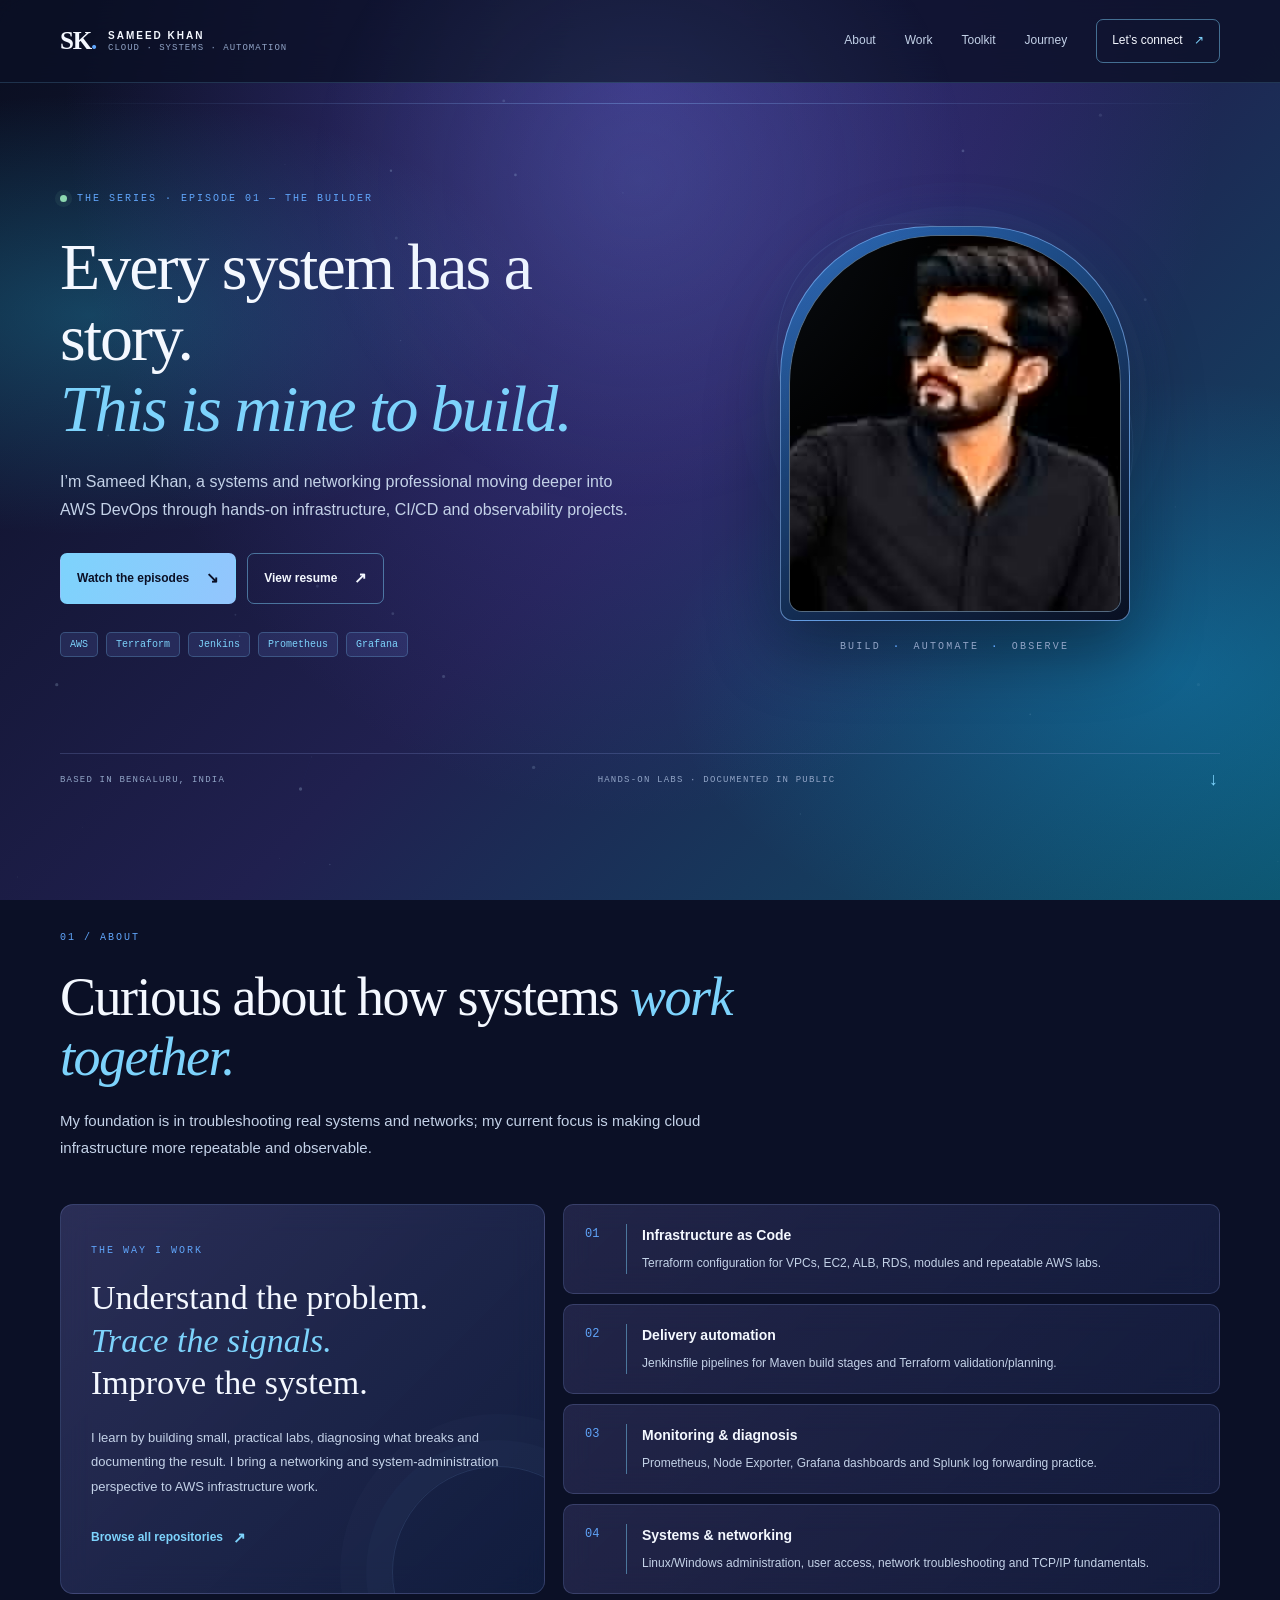
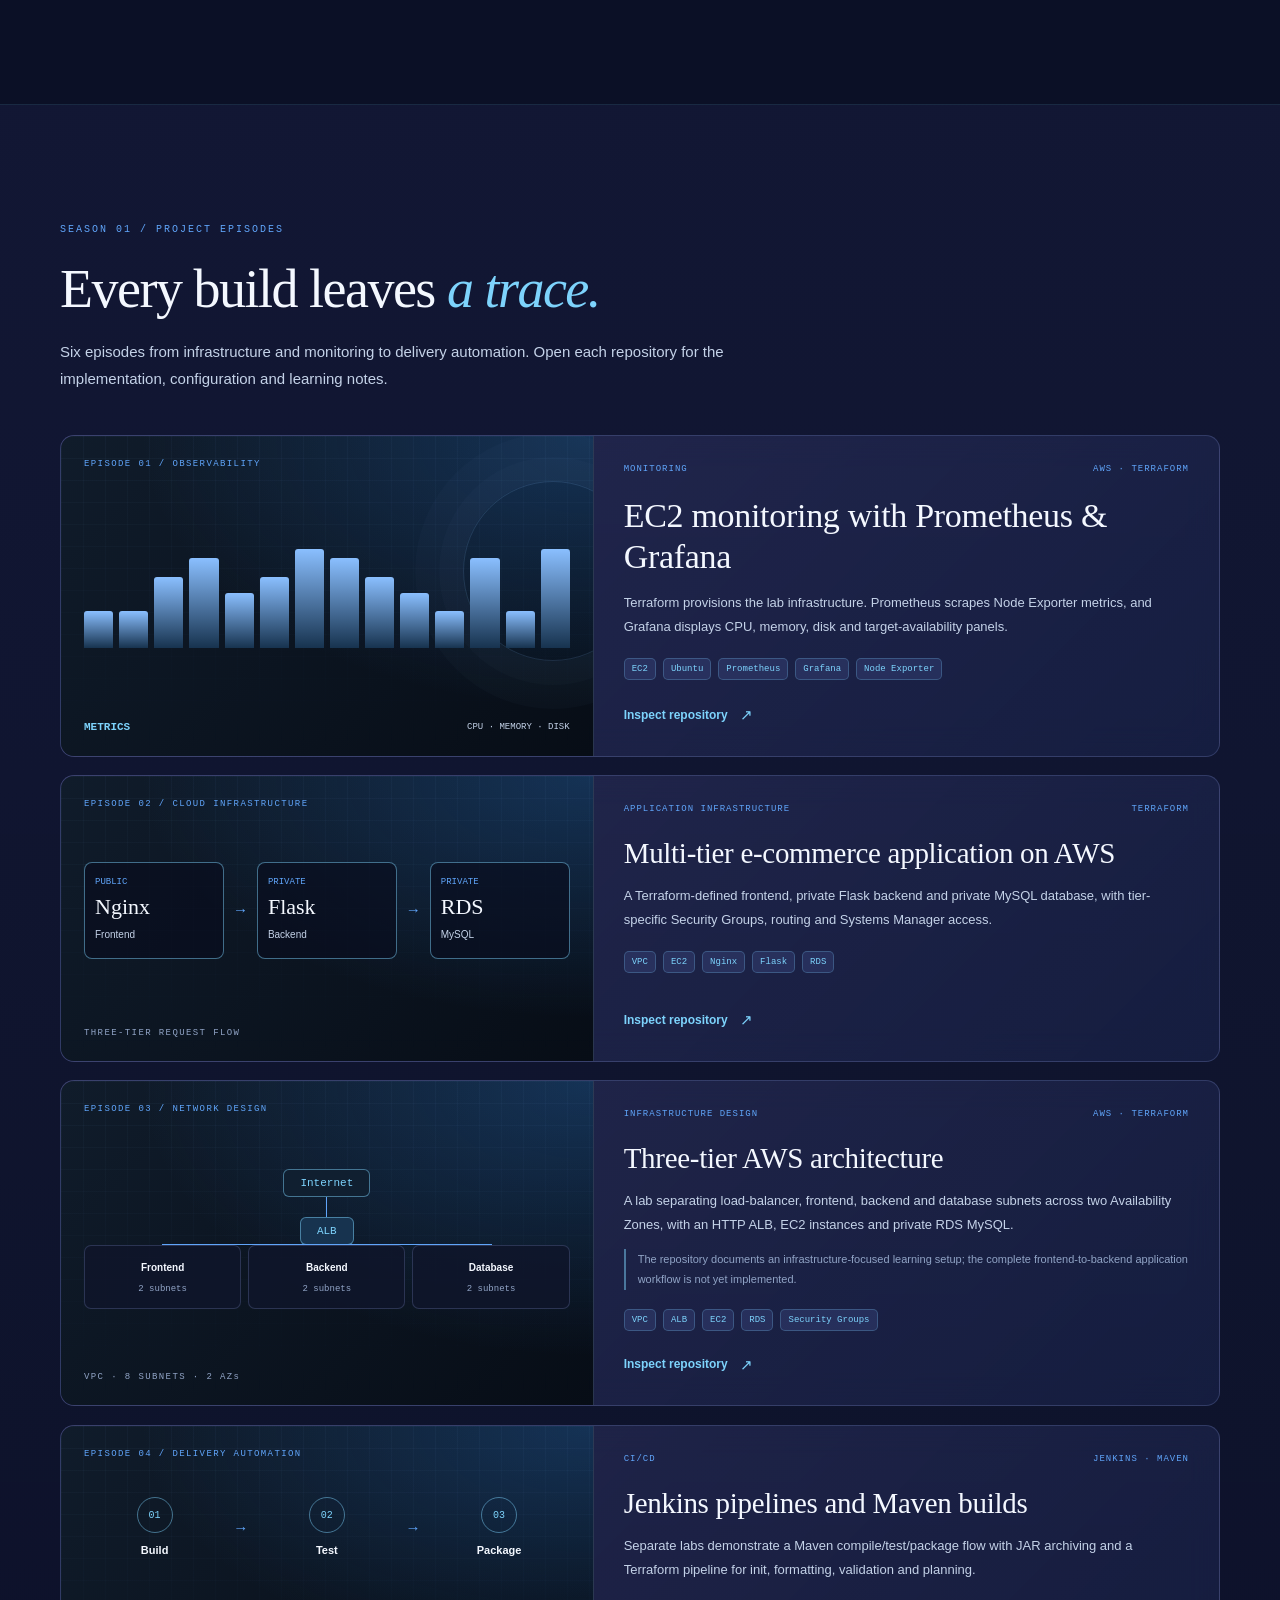
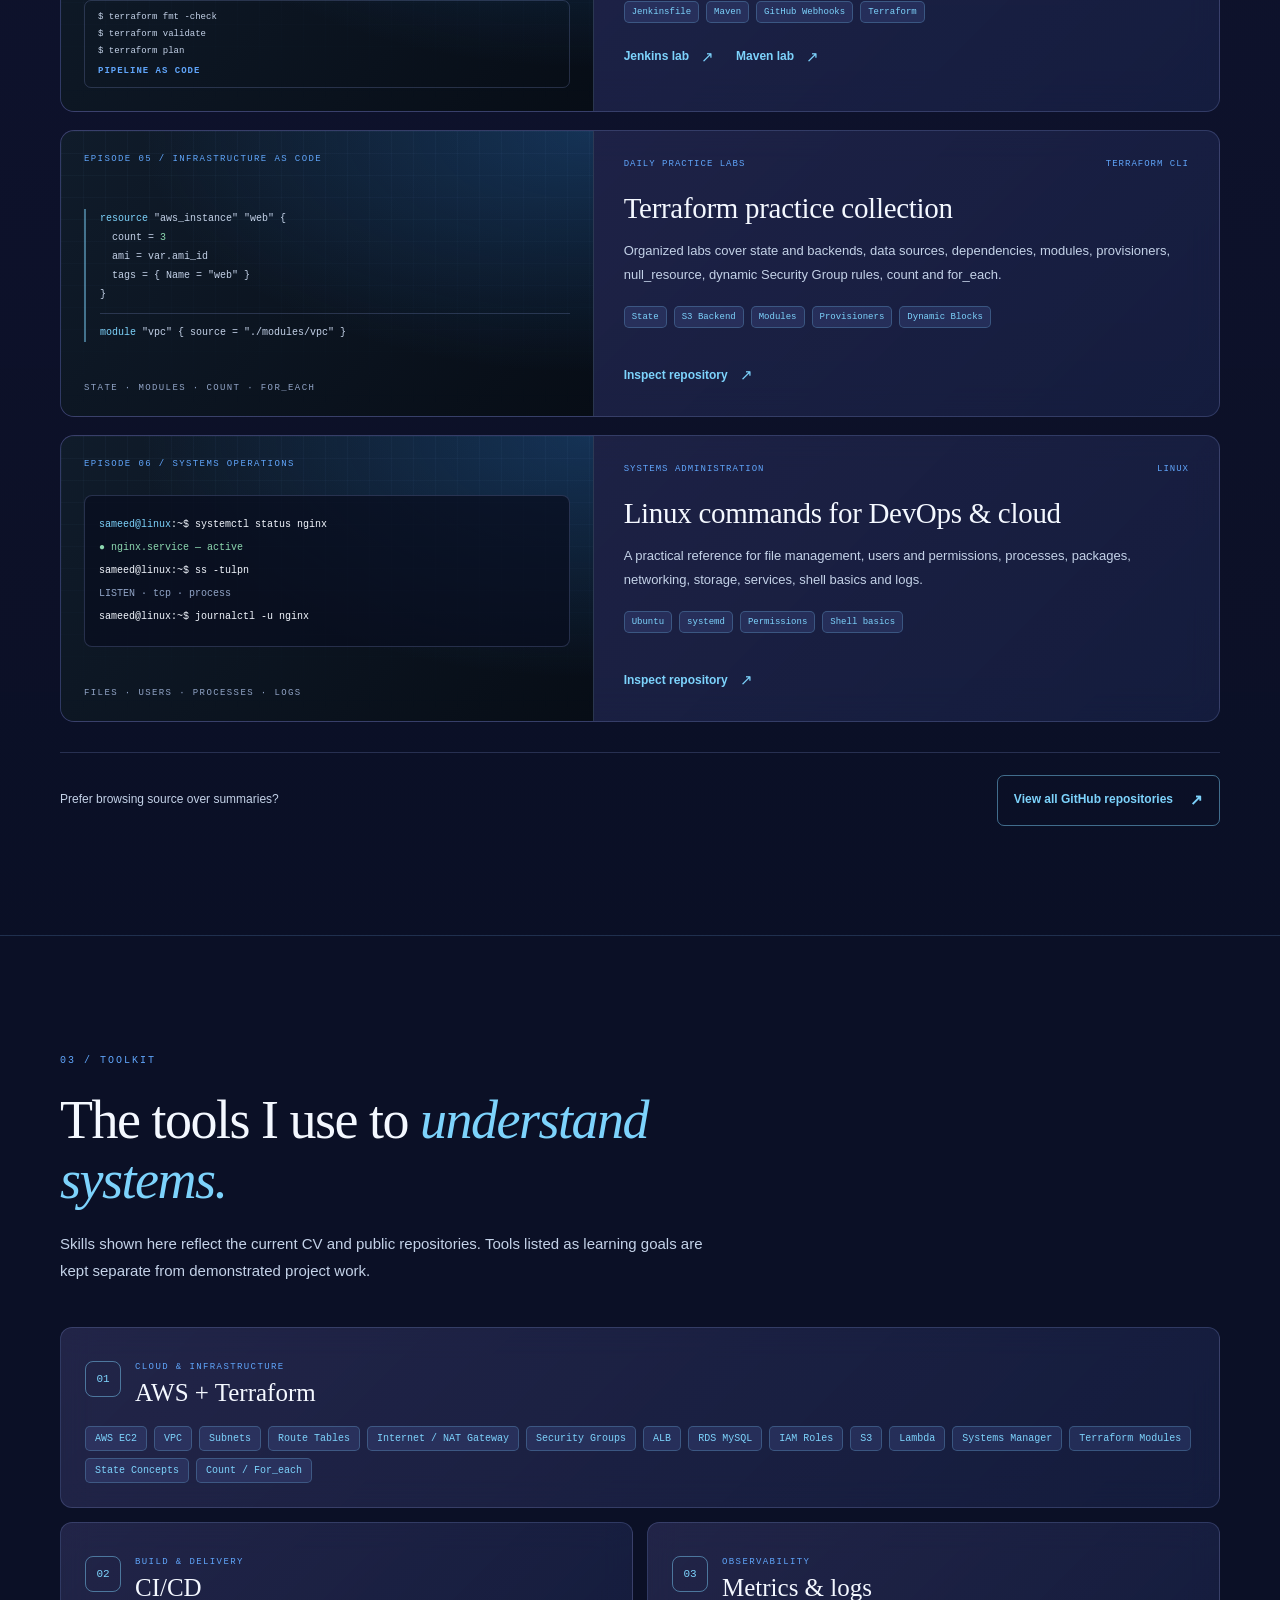
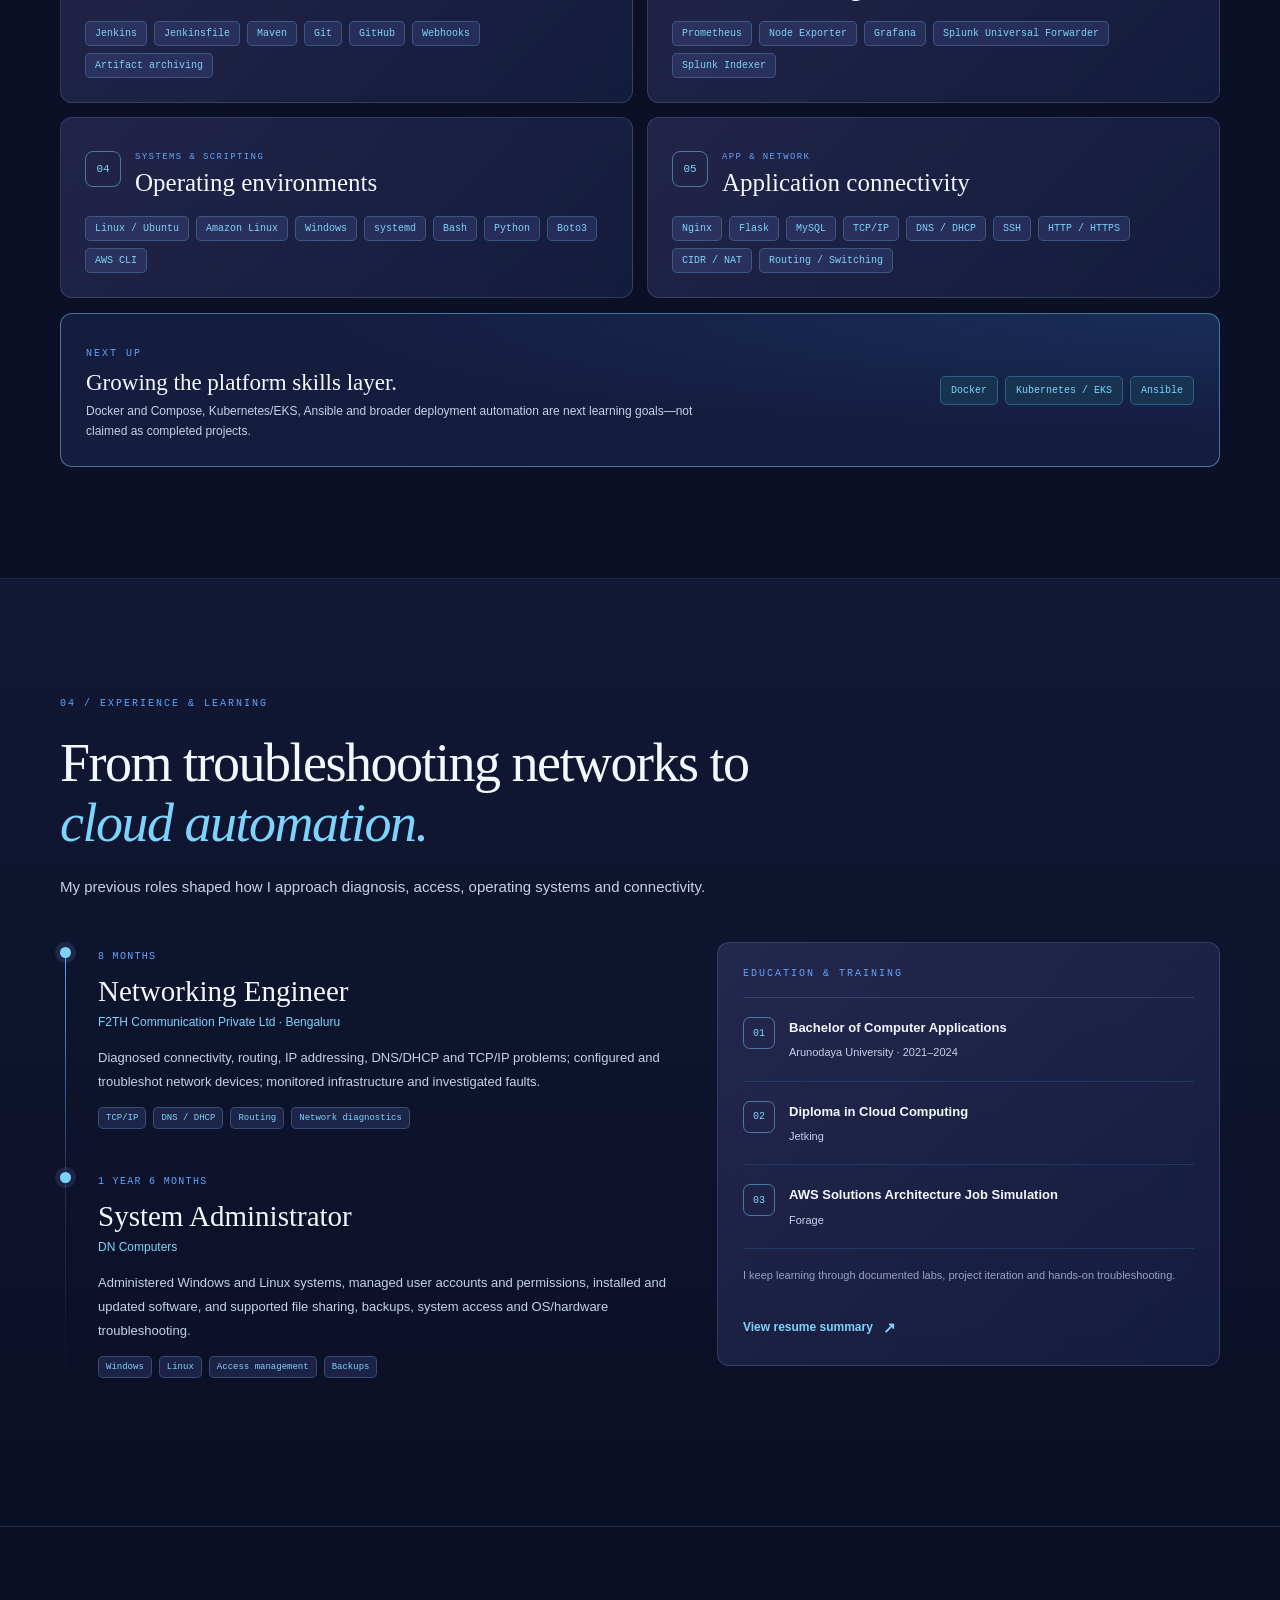
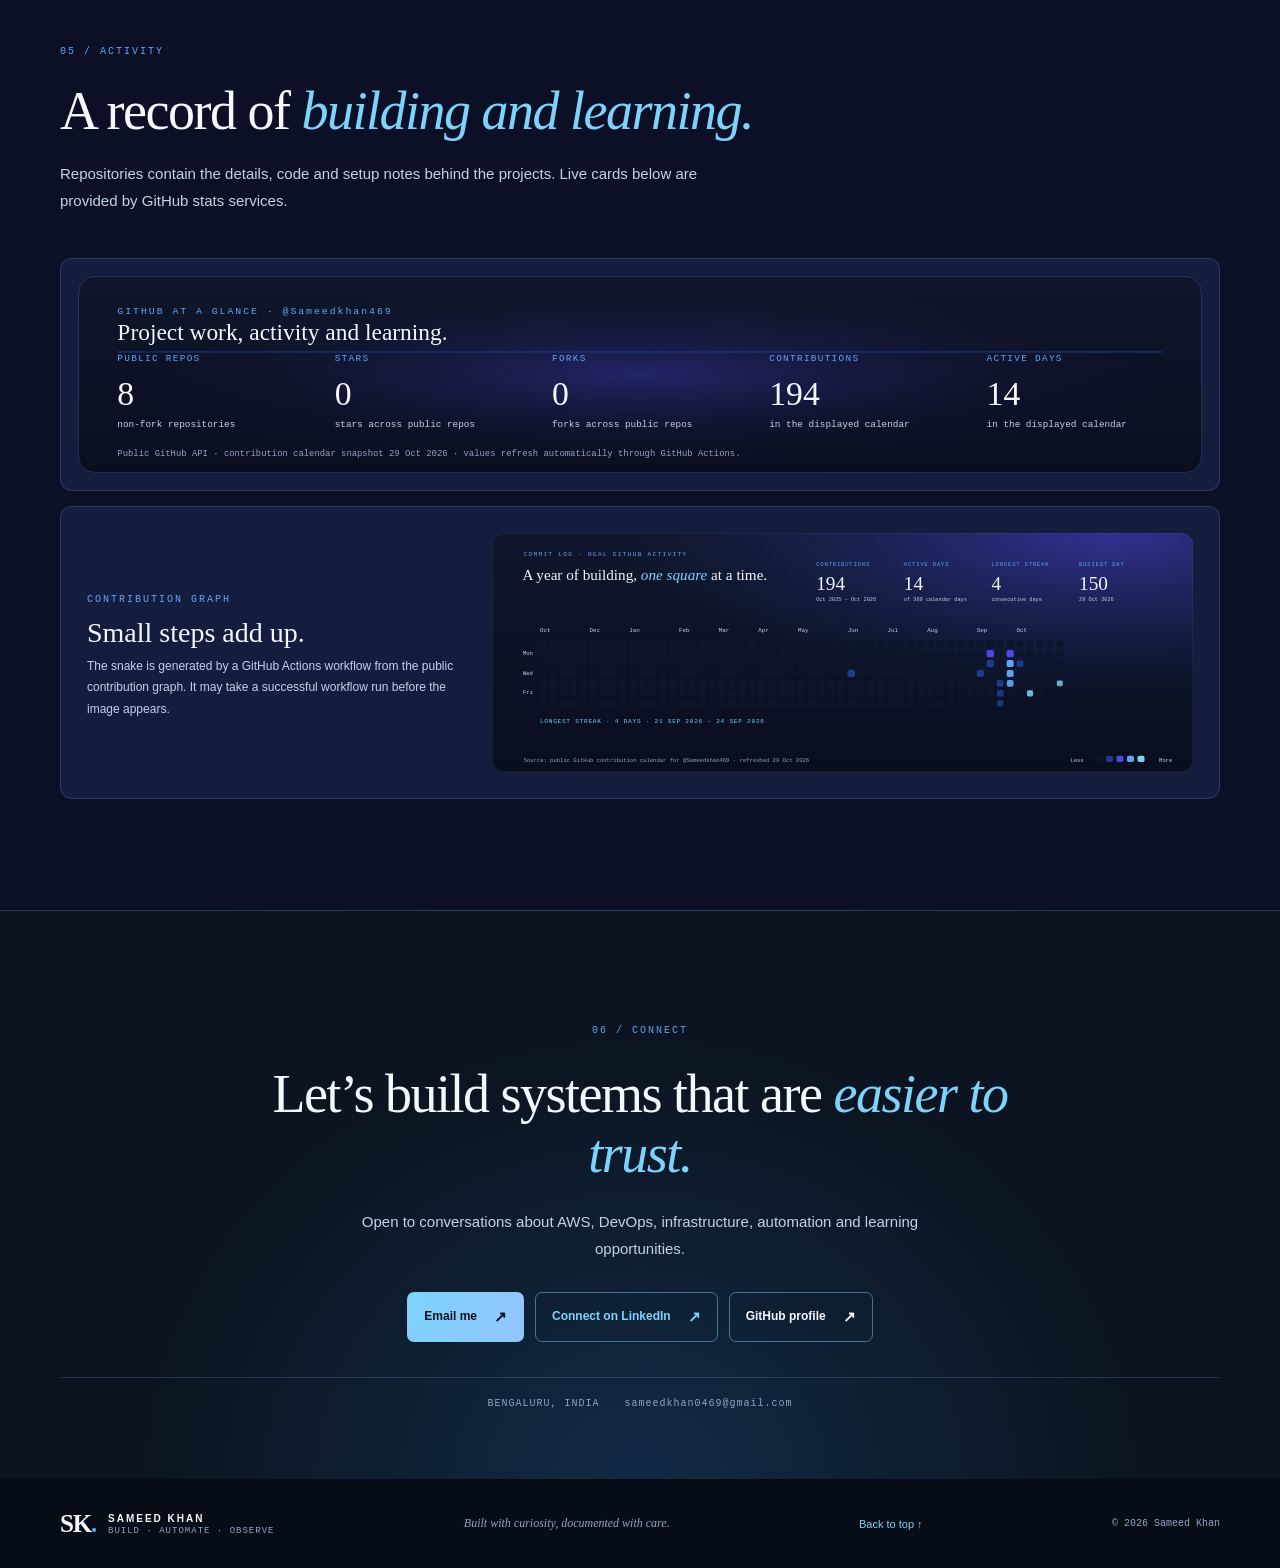
==== commit e7b7738e: "Add cartoon portrait to profile and portfolio" ====
--- a/site/index.html
+++ b/site/index.html
@@ -7,7 +7,7 @@
   <meta name="robots" content="index, follow, max-image-preview:large">
   <link rel="canonical" href="https://sameedkhan469.github.io/Sameedkhan469/">
   <meta property="og:url" content="https://sameedkhan469.github.io/Sameedkhan469/">
-  <meta property="og:image" content="https://avatars.githubusercontent.com/u/290256359?v=4&amp;s=1024">
+  <meta property="og:image" content="https://sameedkhan469.github.io/Sameedkhan469/assets/img/sameed-cartoon.jpg">
   <meta name="twitter:card" content="summary">
   <meta name="description" content="Sameed Khan — AWS DevOps, systems administration and networking. Hands-on work with Terraform, Jenkins, Prometheus, Grafana and AWS infrastructure.">
   <meta property="og:title" content="Sameed Khan | AWS DevOps & Cloud Infrastructure">
@@ -59,7 +59,7 @@
         <div class="portrait-orbit portrait-orbit-one"></div>
         <div class="portrait-orbit portrait-orbit-two"></div>
         <div class="portrait-frame">
-          <img class="profile-photo" src="https://avatars.githubusercontent.com/u/290256359?v=4&amp;s=1024" alt="Sameed Khan's GitHub profile photo" width="240" height="280" loading="eager" referrerpolicy="no-referrer">
+          <img class="profile-photo" src="assets/img/sameed-cartoon.jpg" alt="Sameed Khan cartoon portrait" width="240" height="280" loading="eager" referrerpolicy="no-referrer">
         </div>
         <div class="hero-art-caption">BUILD <b>·</b> AUTOMATE <b>·</b> OBSERVE</div>
       </div>
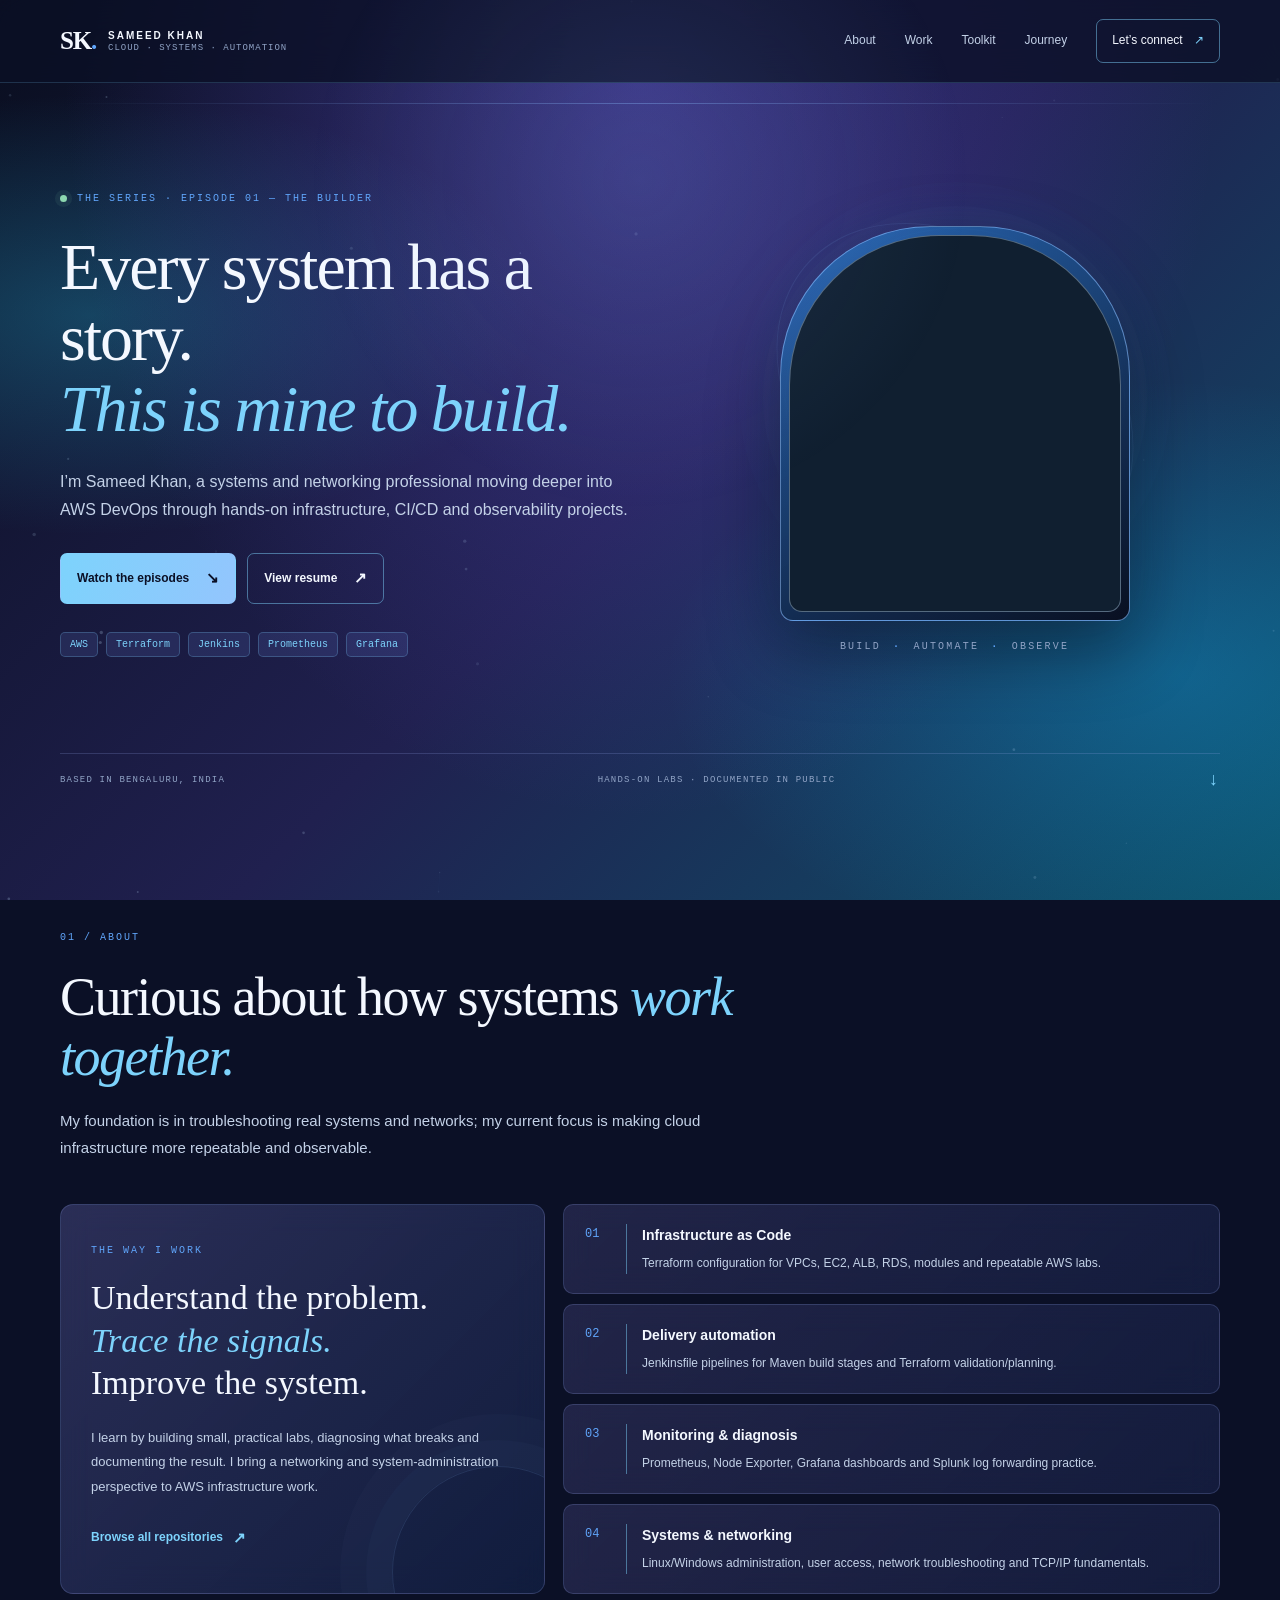
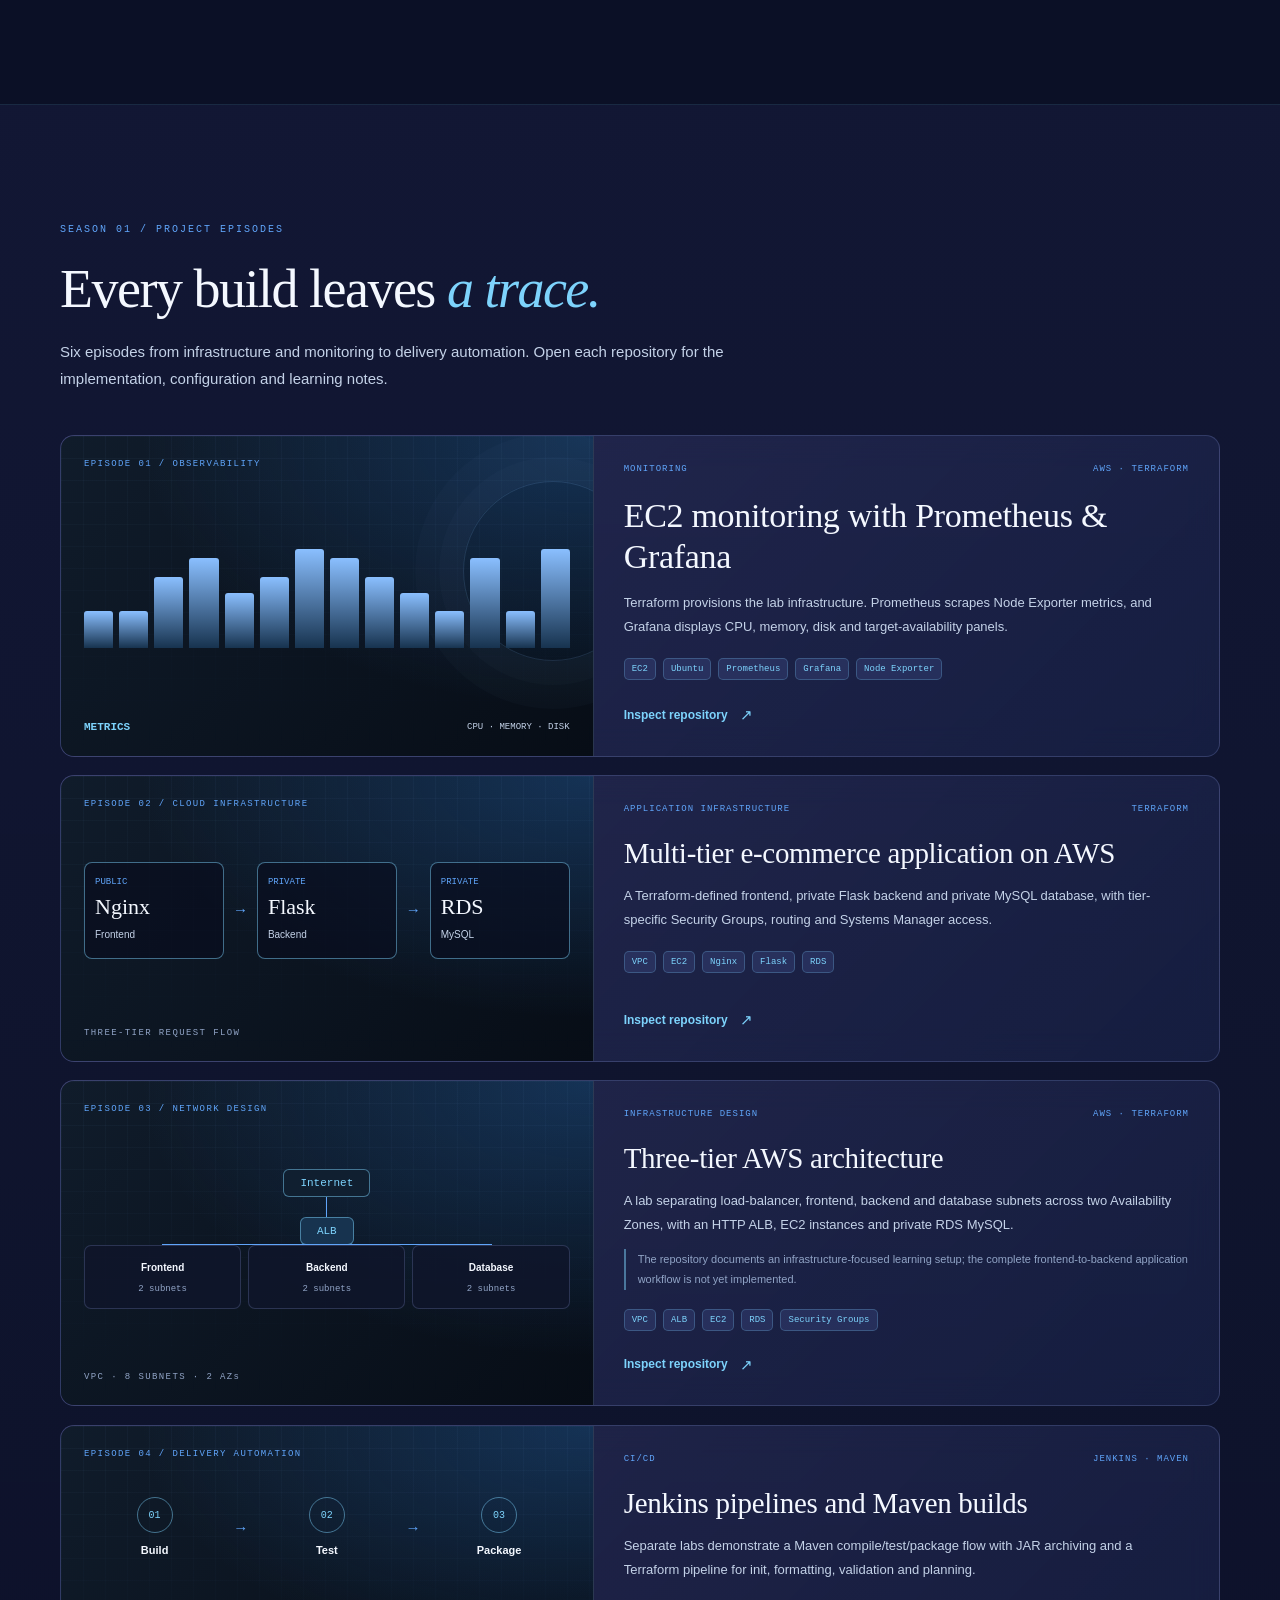
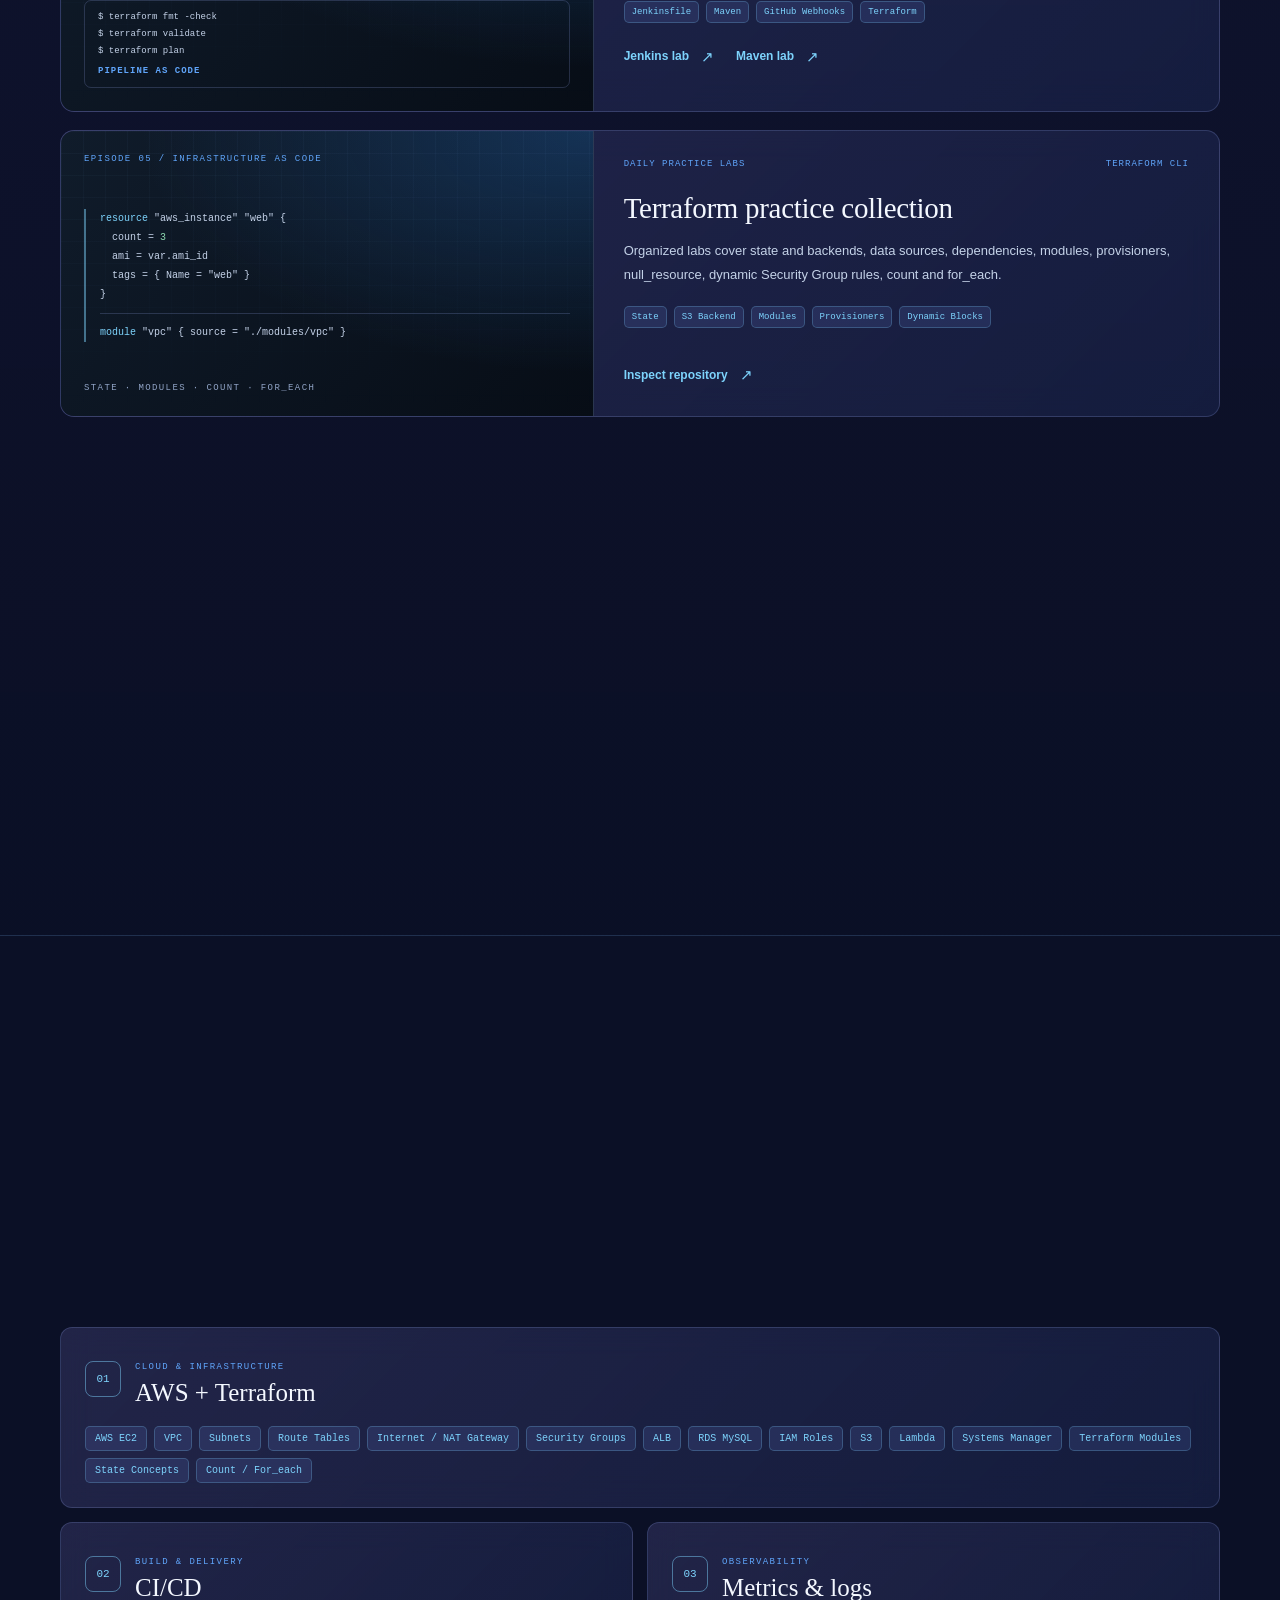
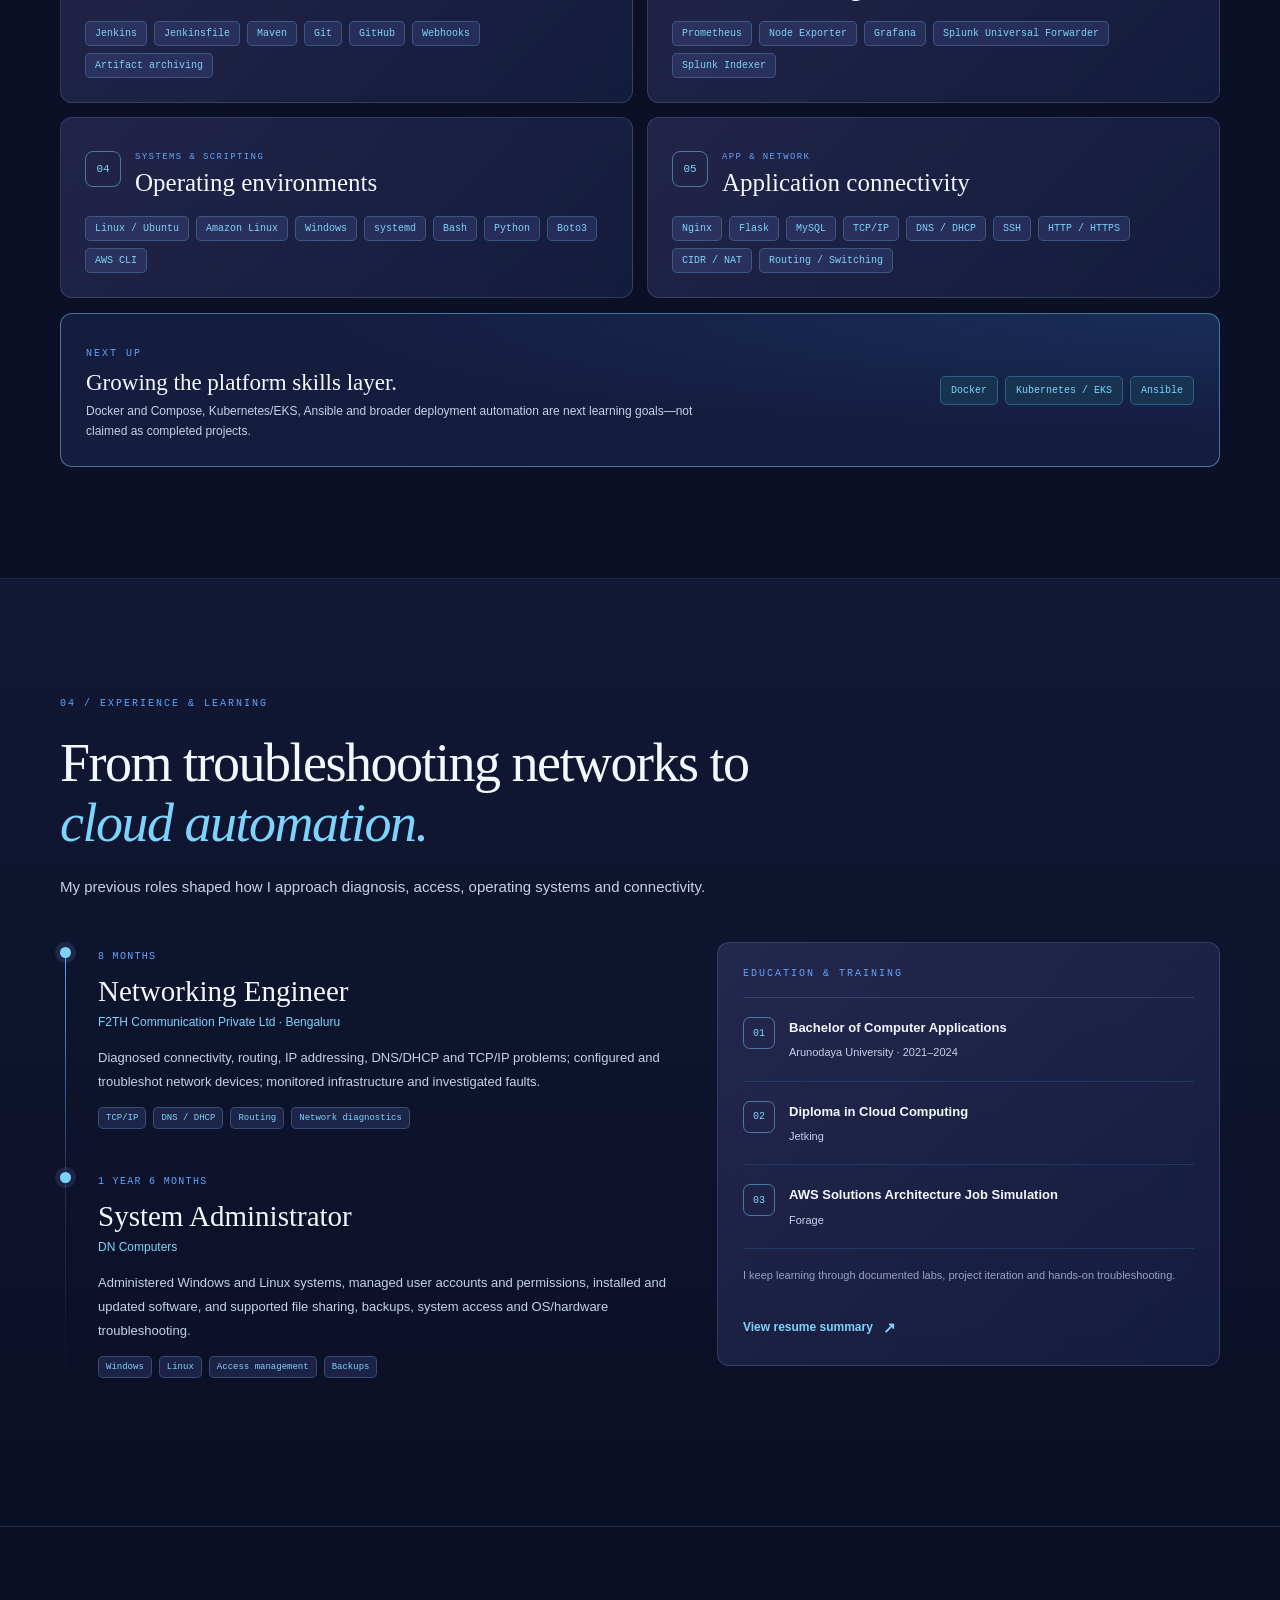
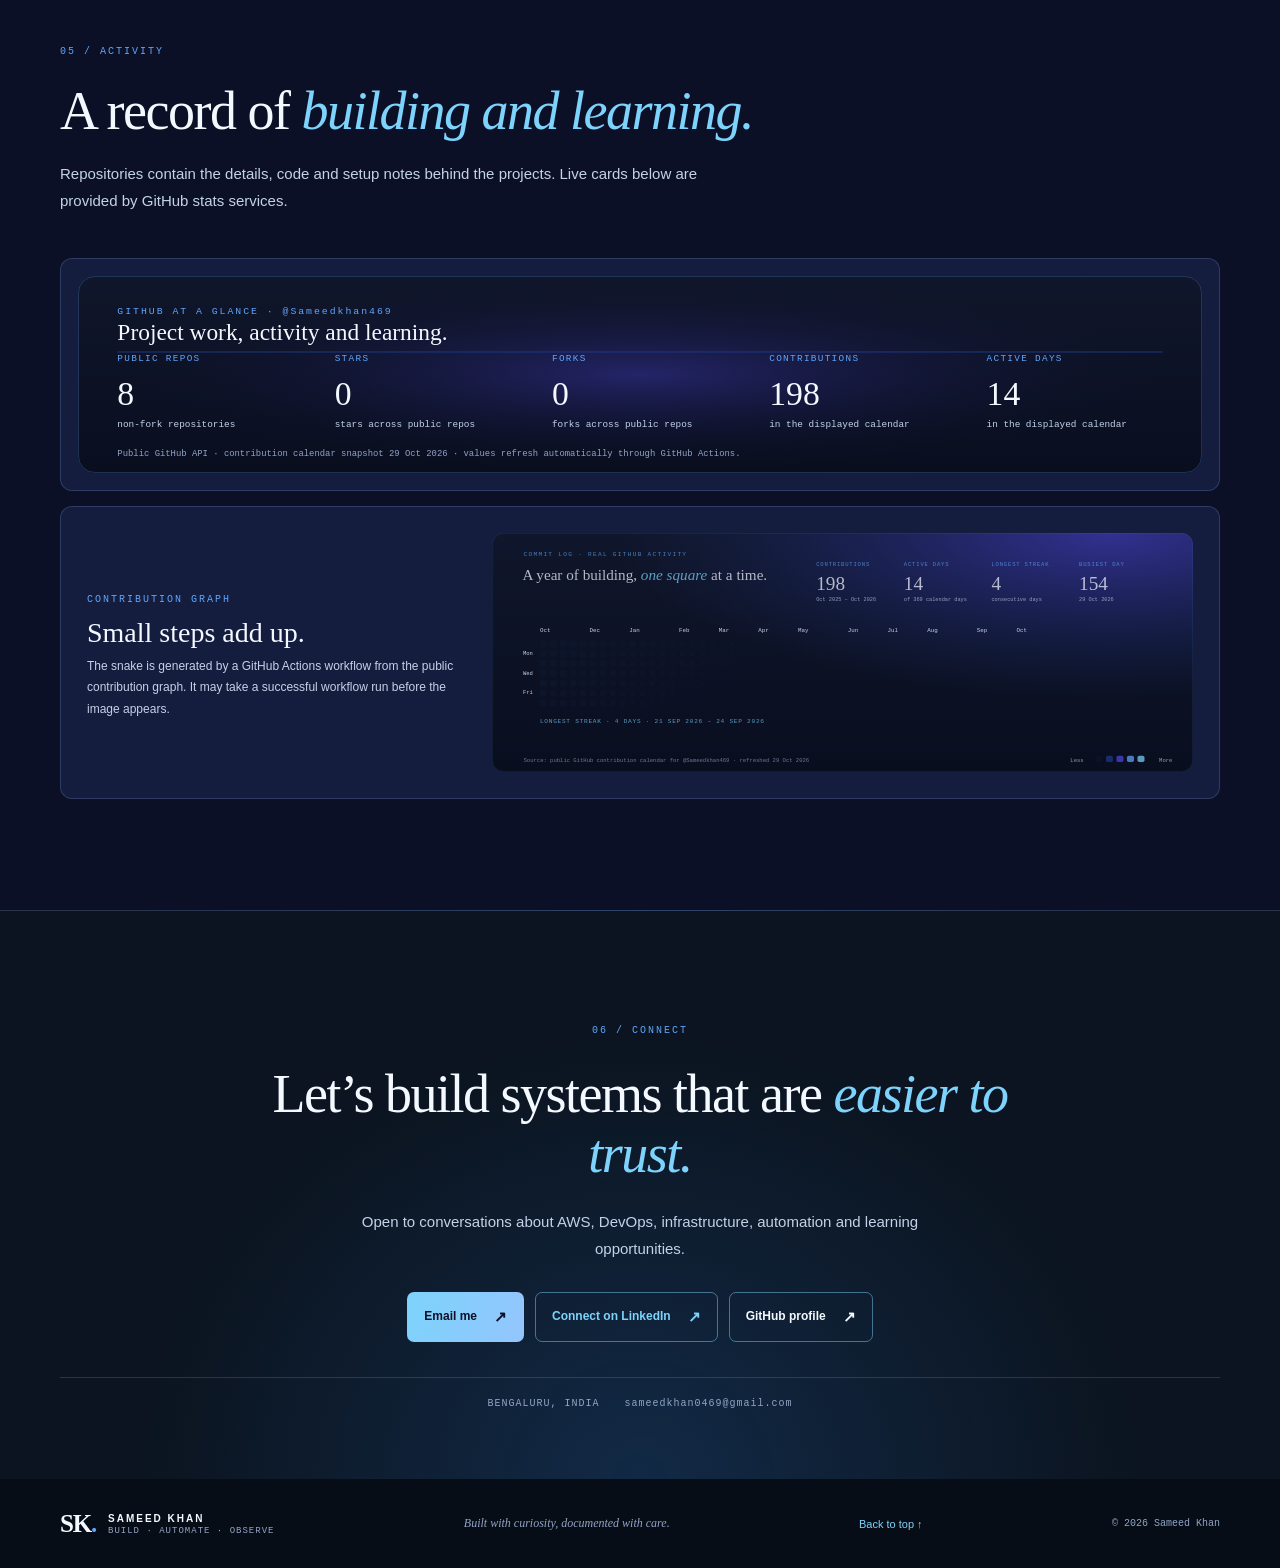
==== commit 468d2c26: "Refresh cartoon portrait across GitHub and portfolio" ====
--- a/site/index.html
+++ b/site/index.html
@@ -7,7 +7,7 @@
   <meta name="robots" content="index, follow, max-image-preview:large">
   <link rel="canonical" href="https://sameedkhan469.github.io/Sameedkhan469/">
   <meta property="og:url" content="https://sameedkhan469.github.io/Sameedkhan469/">
-  <meta property="og:image" content="https://sameedkhan469.github.io/Sameedkhan469/assets/img/sameed-cartoon.jpg">
+  <meta property="og:image" content="https://sameedkhan469.github.io/Sameedkhan469/assets/img/sameed-cartoon.jpg?v=2">
   <meta name="twitter:card" content="summary">
   <meta name="description" content="Sameed Khan — AWS DevOps, systems administration and networking. Hands-on work with Terraform, Jenkins, Prometheus, Grafana and AWS infrastructure.">
   <meta property="og:title" content="Sameed Khan | AWS DevOps & Cloud Infrastructure">
@@ -59,7 +59,7 @@
         <div class="portrait-orbit portrait-orbit-one"></div>
         <div class="portrait-orbit portrait-orbit-two"></div>
         <div class="portrait-frame">
-          <img class="profile-photo" src="assets/img/sameed-cartoon.jpg" alt="Sameed Khan cartoon portrait" width="240" height="280" loading="eager" referrerpolicy="no-referrer">
+          <img class="profile-photo" src="assets/img/sameed-cartoon.jpg?v=2" alt="Sameed Khan cartoon portrait" width="240" height="280" loading="eager" referrerpolicy="no-referrer">
         </div>
         <div class="hero-art-caption">BUILD <b>·</b> AUTOMATE <b>·</b> OBSERVE</div>
       </div>
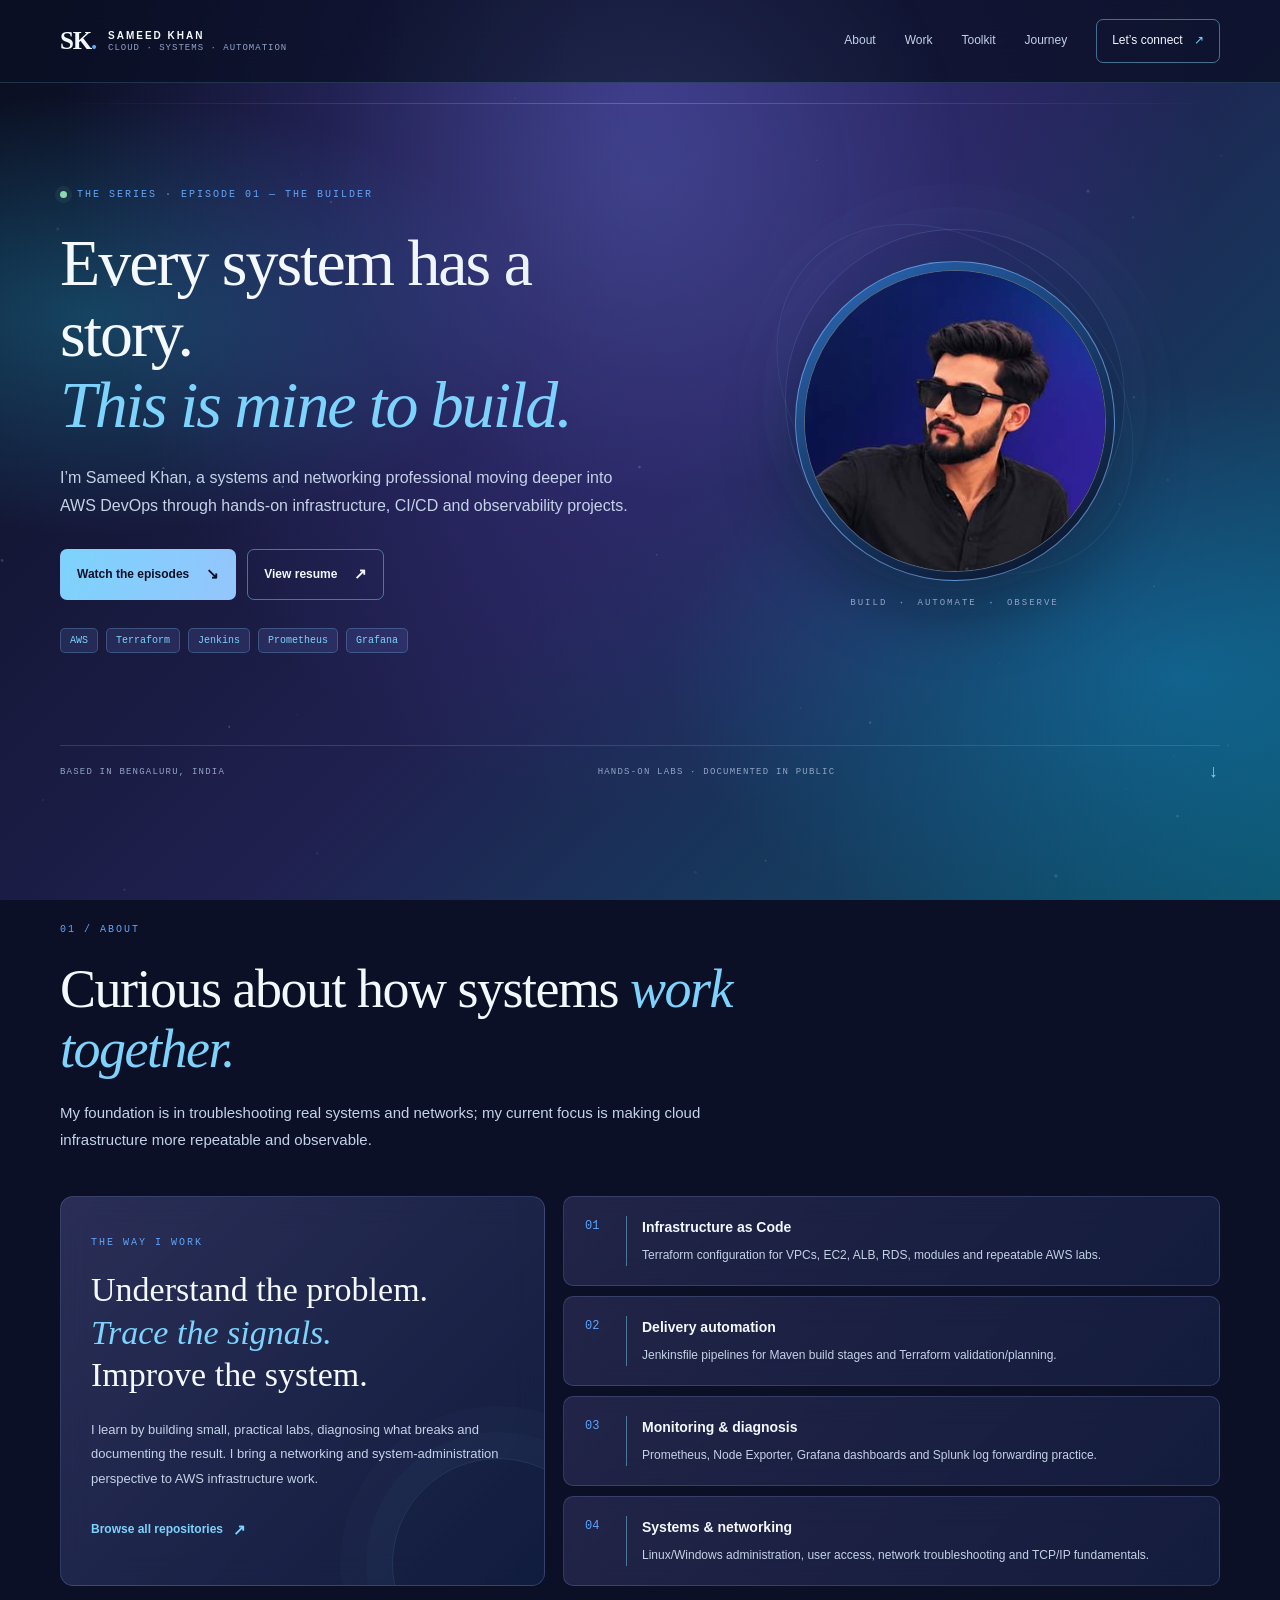
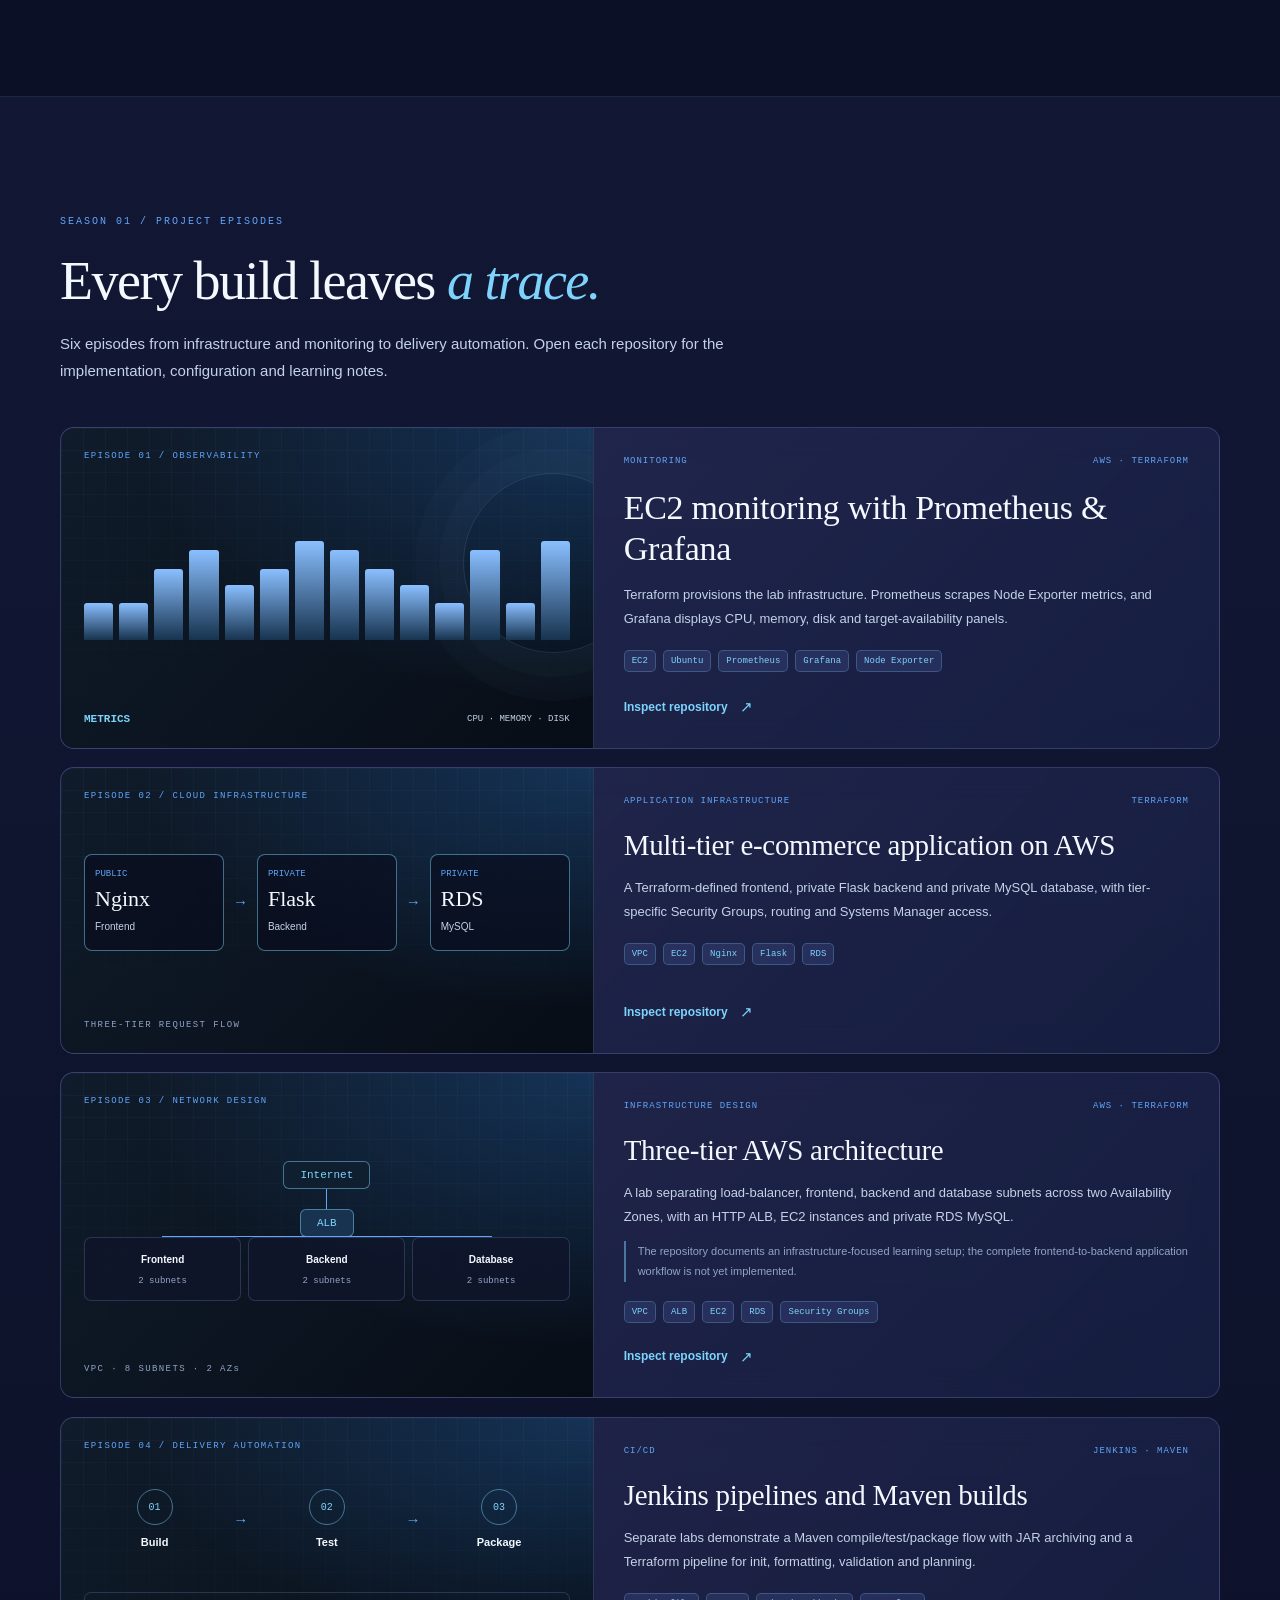
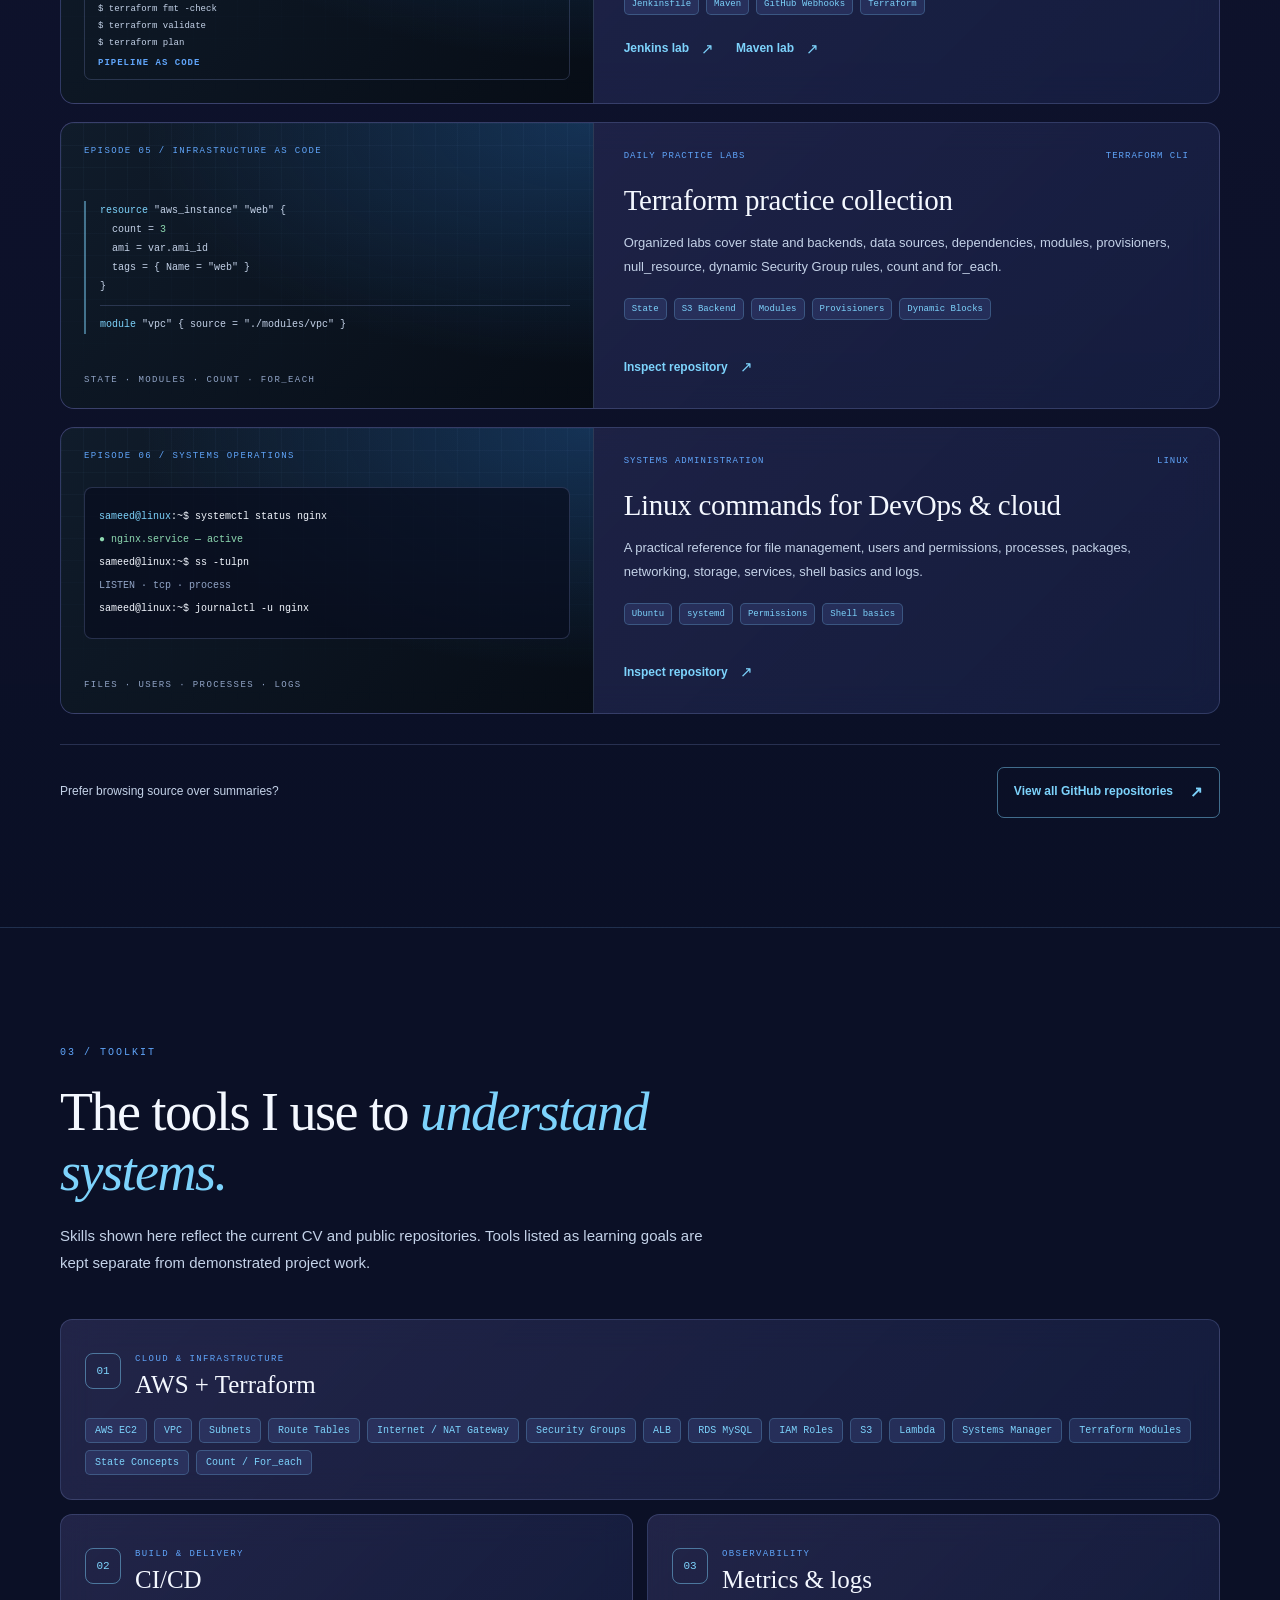
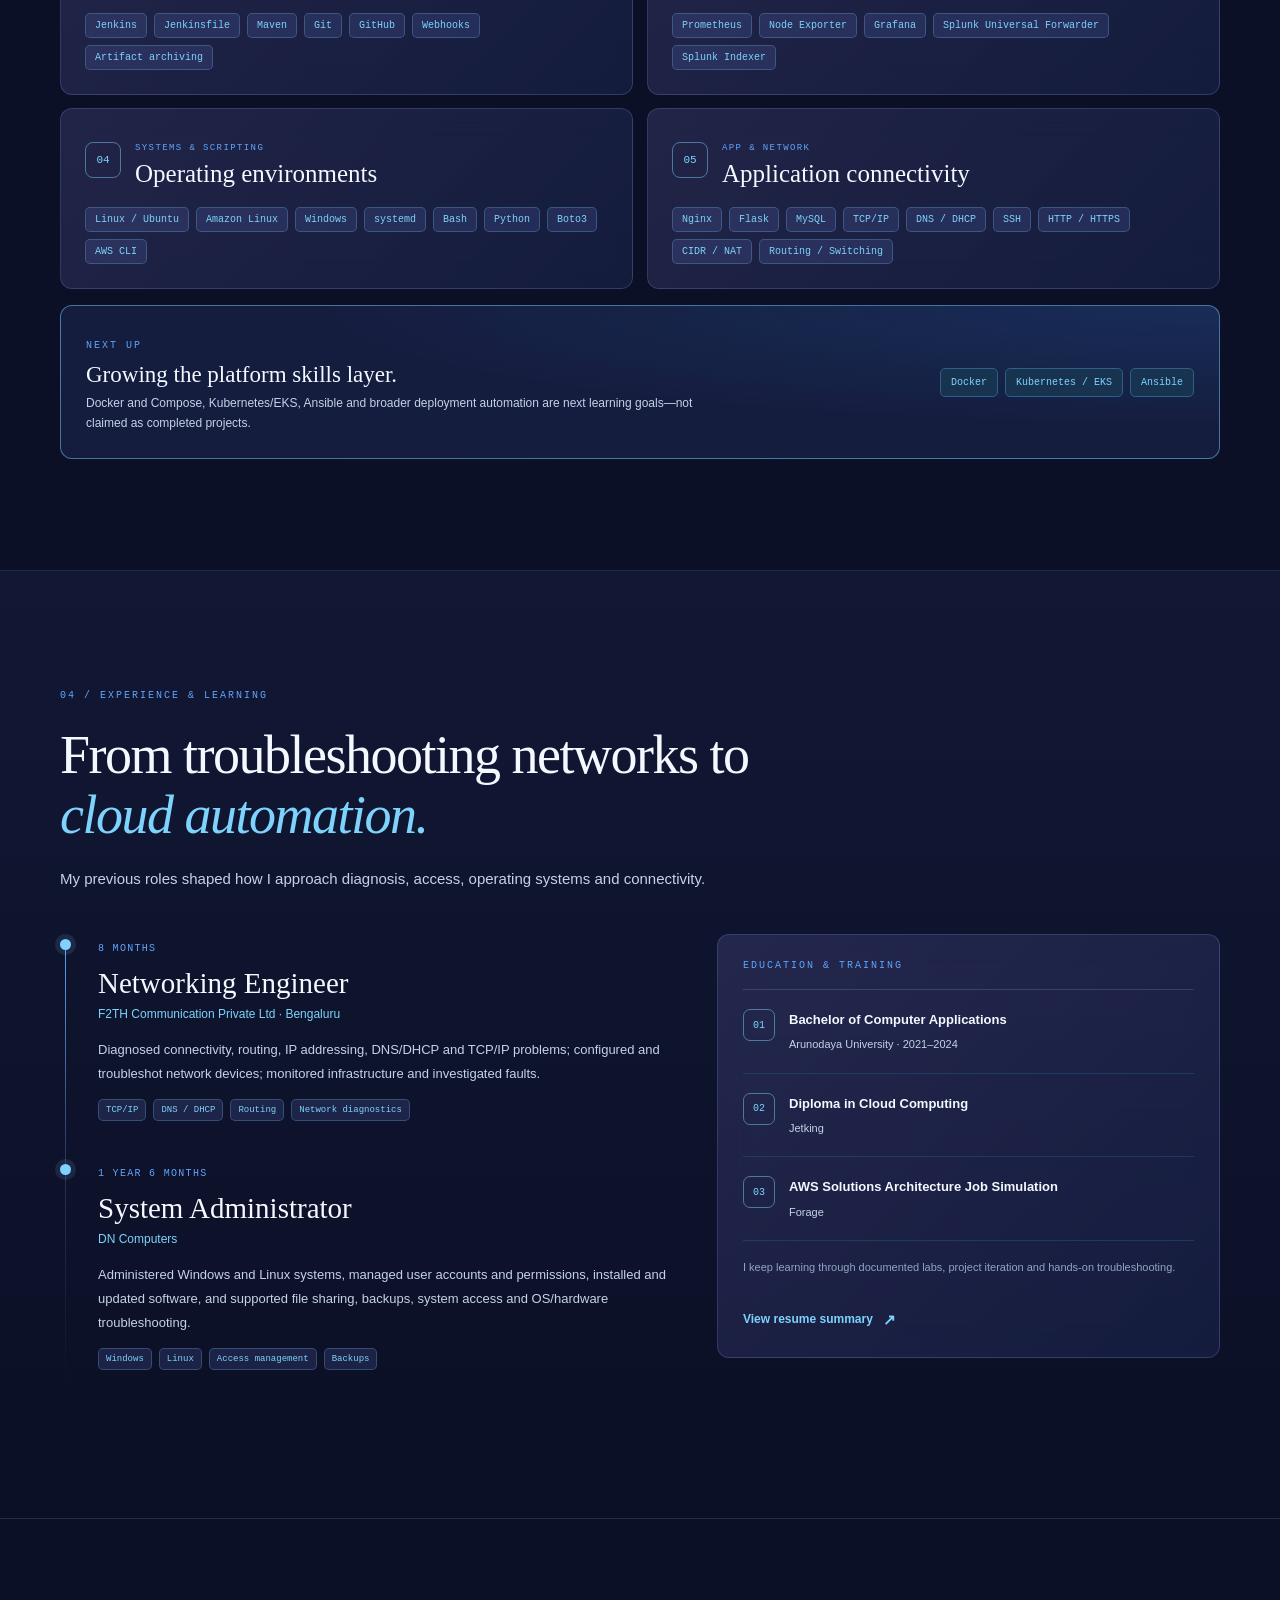
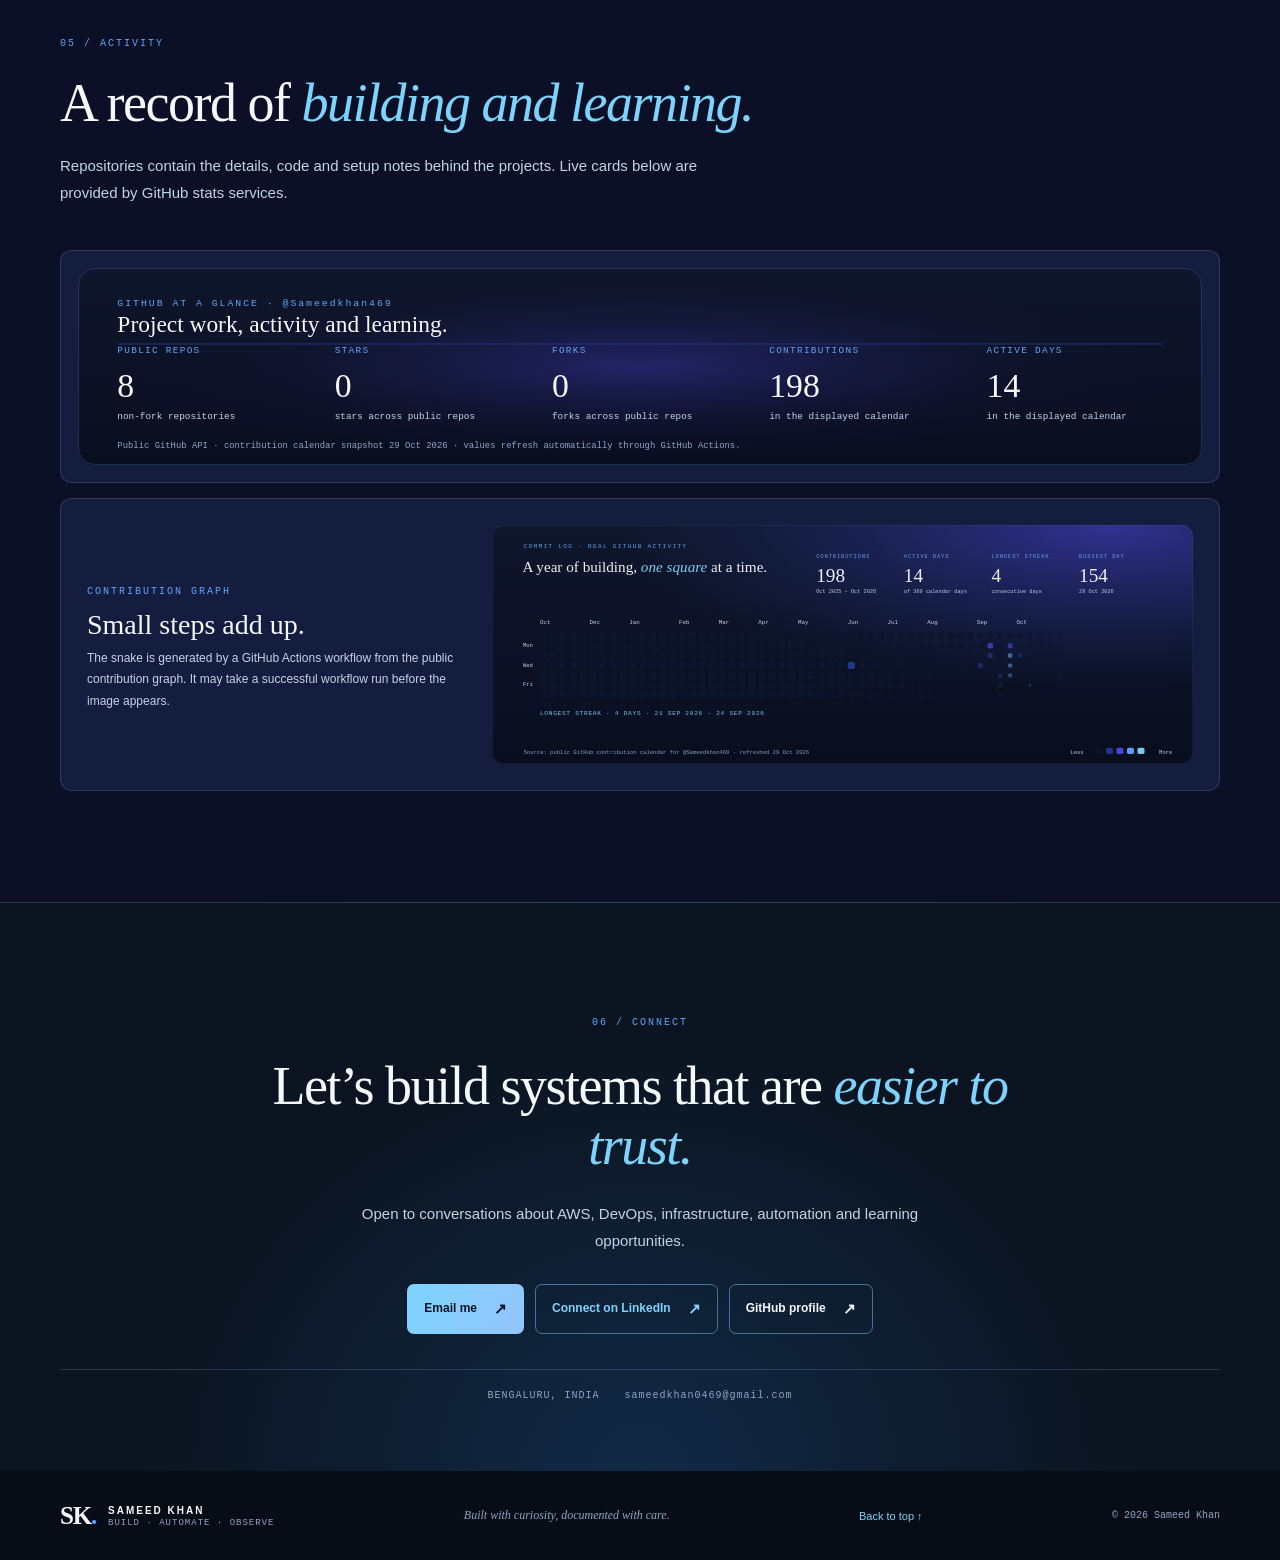
==== commit d5bc67ab: "Use circular portrait across GitHub profile and portfolio" ====
--- a/site/index.html
+++ b/site/index.html
@@ -7,7 +7,7 @@
   <meta name="robots" content="index, follow, max-image-preview:large">
   <link rel="canonical" href="https://sameedkhan469.github.io/Sameedkhan469/">
   <meta property="og:url" content="https://sameedkhan469.github.io/Sameedkhan469/">
-  <meta property="og:image" content="https://sameedkhan469.github.io/Sameedkhan469/assets/img/sameed-cartoon.jpg?v=2">
+  <meta property="og:image" content="https://sameedkhan469.github.io/Sameedkhan469/assets/img/sameed-cartoon.jpg?v=3">
   <meta name="twitter:card" content="summary">
   <meta name="description" content="Sameed Khan — AWS DevOps, systems administration and networking. Hands-on work with Terraform, Jenkins, Prometheus, Grafana and AWS infrastructure.">
   <meta property="og:title" content="Sameed Khan | AWS DevOps & Cloud Infrastructure">
@@ -59,7 +59,7 @@
         <div class="portrait-orbit portrait-orbit-one"></div>
         <div class="portrait-orbit portrait-orbit-two"></div>
         <div class="portrait-frame">
-          <img class="profile-photo" src="assets/img/sameed-cartoon.jpg?v=2" alt="Sameed Khan cartoon portrait" width="240" height="280" loading="eager" referrerpolicy="no-referrer">
+          <img class="profile-photo" src="assets/img/sameed-cartoon.jpg?v=3" alt="Sameed Khan cartoon portrait" width="360" height="360" loading="eager" referrerpolicy="no-referrer">
         </div>
         <div class="hero-art-caption">BUILD <b>·</b> AUTOMATE <b>·</b> OBSERVE</div>
       </div>
--- a/site/assets/css/styles.css
+++ b/site/assets/css/styles.css
@@ -278,3 +278,56 @@
 .button-primary:hover{background:linear-gradient(110deg,#bae6fd,#bfdbfe)}
 .hero-skills span,.tag-list span,.tool-pills span{background:rgba(93,111,190,.2);border-color:rgba(125,211,252,.24)}
 ::selection{background:rgba(125,211,252,.38);color:#fff}
+
+
+/* Circular profile portrait, synchronized with the GitHub hero artwork */
+.hero-art{
+  display:flex!important;
+  flex-direction:column;
+  align-items:center;
+  justify-content:center;
+  gap:16px;
+  min-height:450px;
+}
+.portrait-frame{
+  width:min(320px,82vw)!important;
+  height:auto!important;
+  aspect-ratio:1!important;
+  flex:0 0 auto;
+  padding:8px!important;
+  border-radius:50%!important;
+  overflow:hidden;
+  transform:translateY(-2px);
+}
+.profile-photo{
+  display:block;
+  width:100%;
+  height:100%;
+  aspect-ratio:1;
+  object-fit:cover;
+  object-position:center center!important;
+  border-radius:50%!important;
+  background:#10162B;
+}
+.hero-art-caption{
+  position:relative!important;
+  inset:auto!important;
+  width:100%;
+  margin:0;
+  text-align:center;
+  font-size:9px!important;
+  letter-spacing:2px!important;
+  z-index:3;
+}
+@media(max-width:900px){
+  .hero-art{min-height:0;padding:35px 0 24px;gap:14px}
+  .portrait-frame{width:min(300px,78vw)!important}
+}
+@media(max-width:660px){
+  .hero-art{padding:28px 0 22px;gap:13px}
+  .portrait-frame{width:min(270px,76vw)!important;padding:7px!important}
+  .hero-art-caption{font-size:8px!important;letter-spacing:1.7px!important}
+}
+@media(prefers-reduced-motion:reduce){
+  .portrait-frame,.profile-photo{transition:none!important;animation:none!important}
+}
